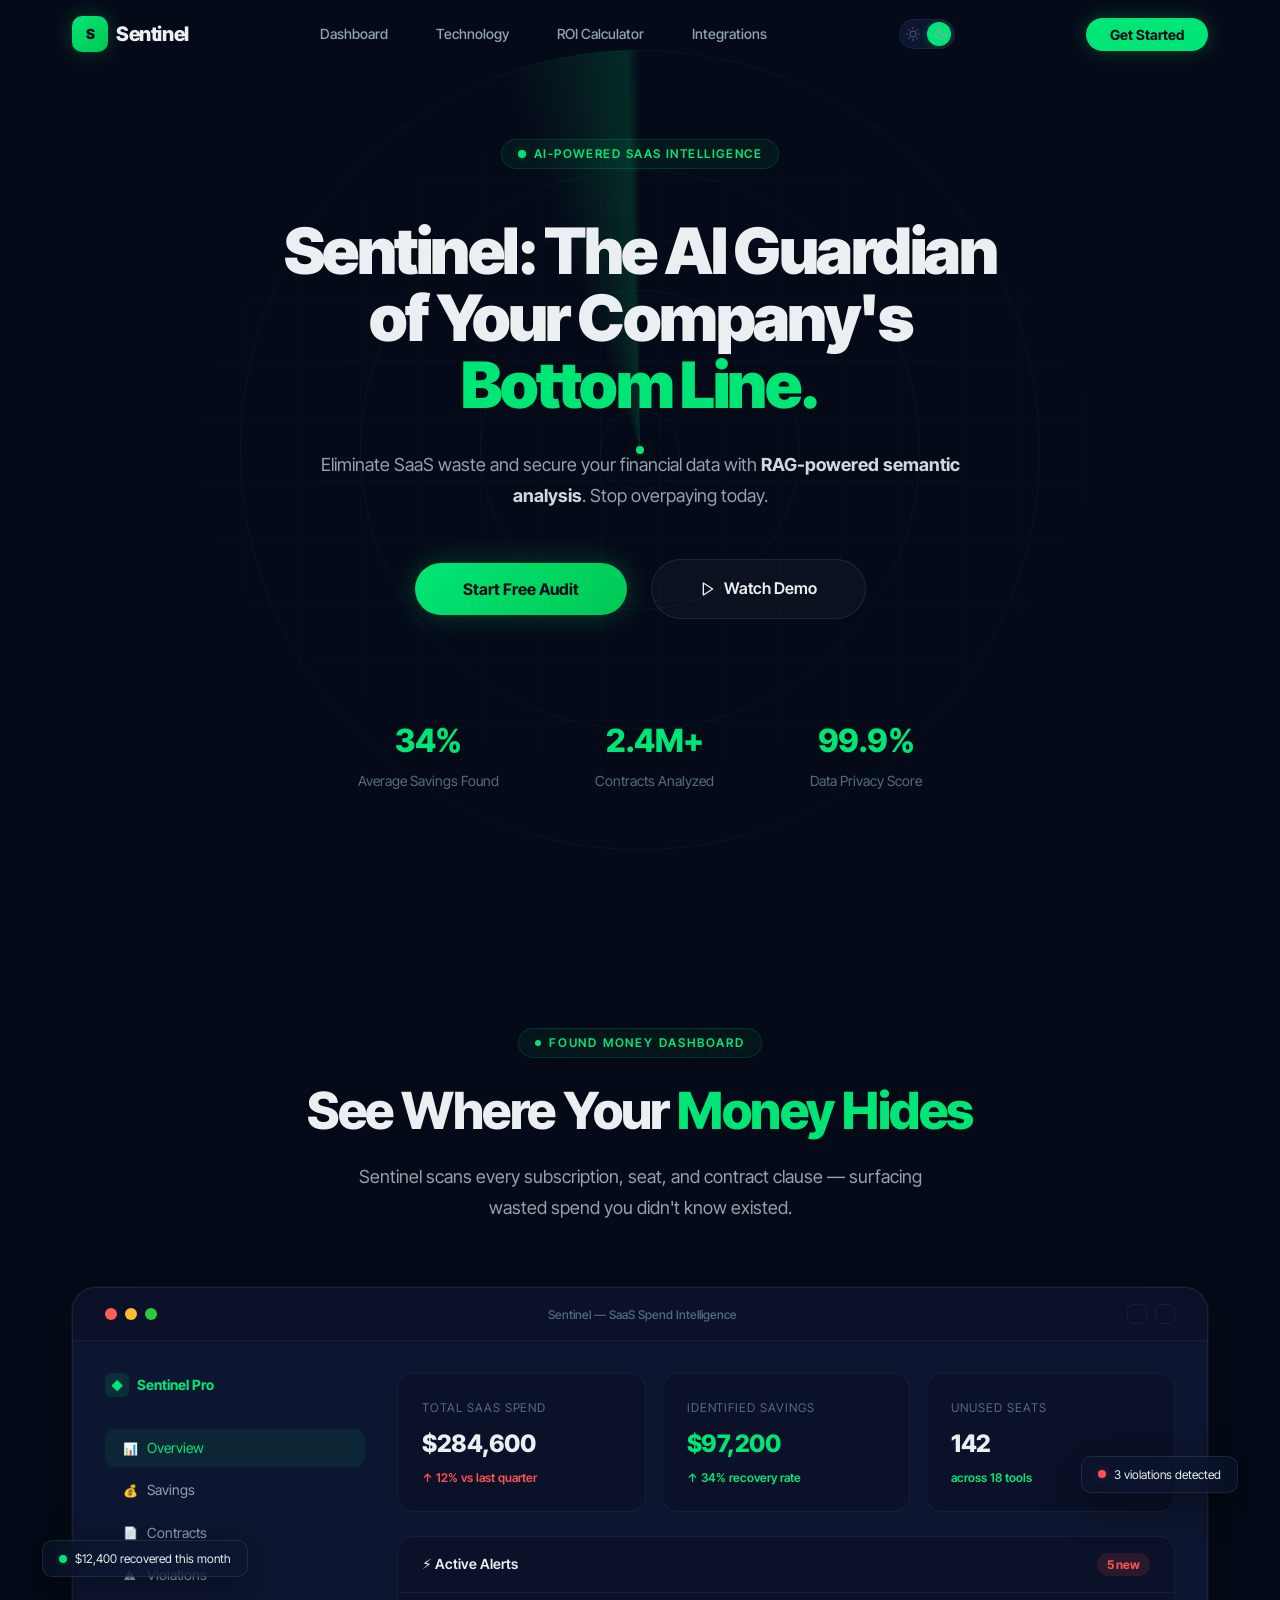
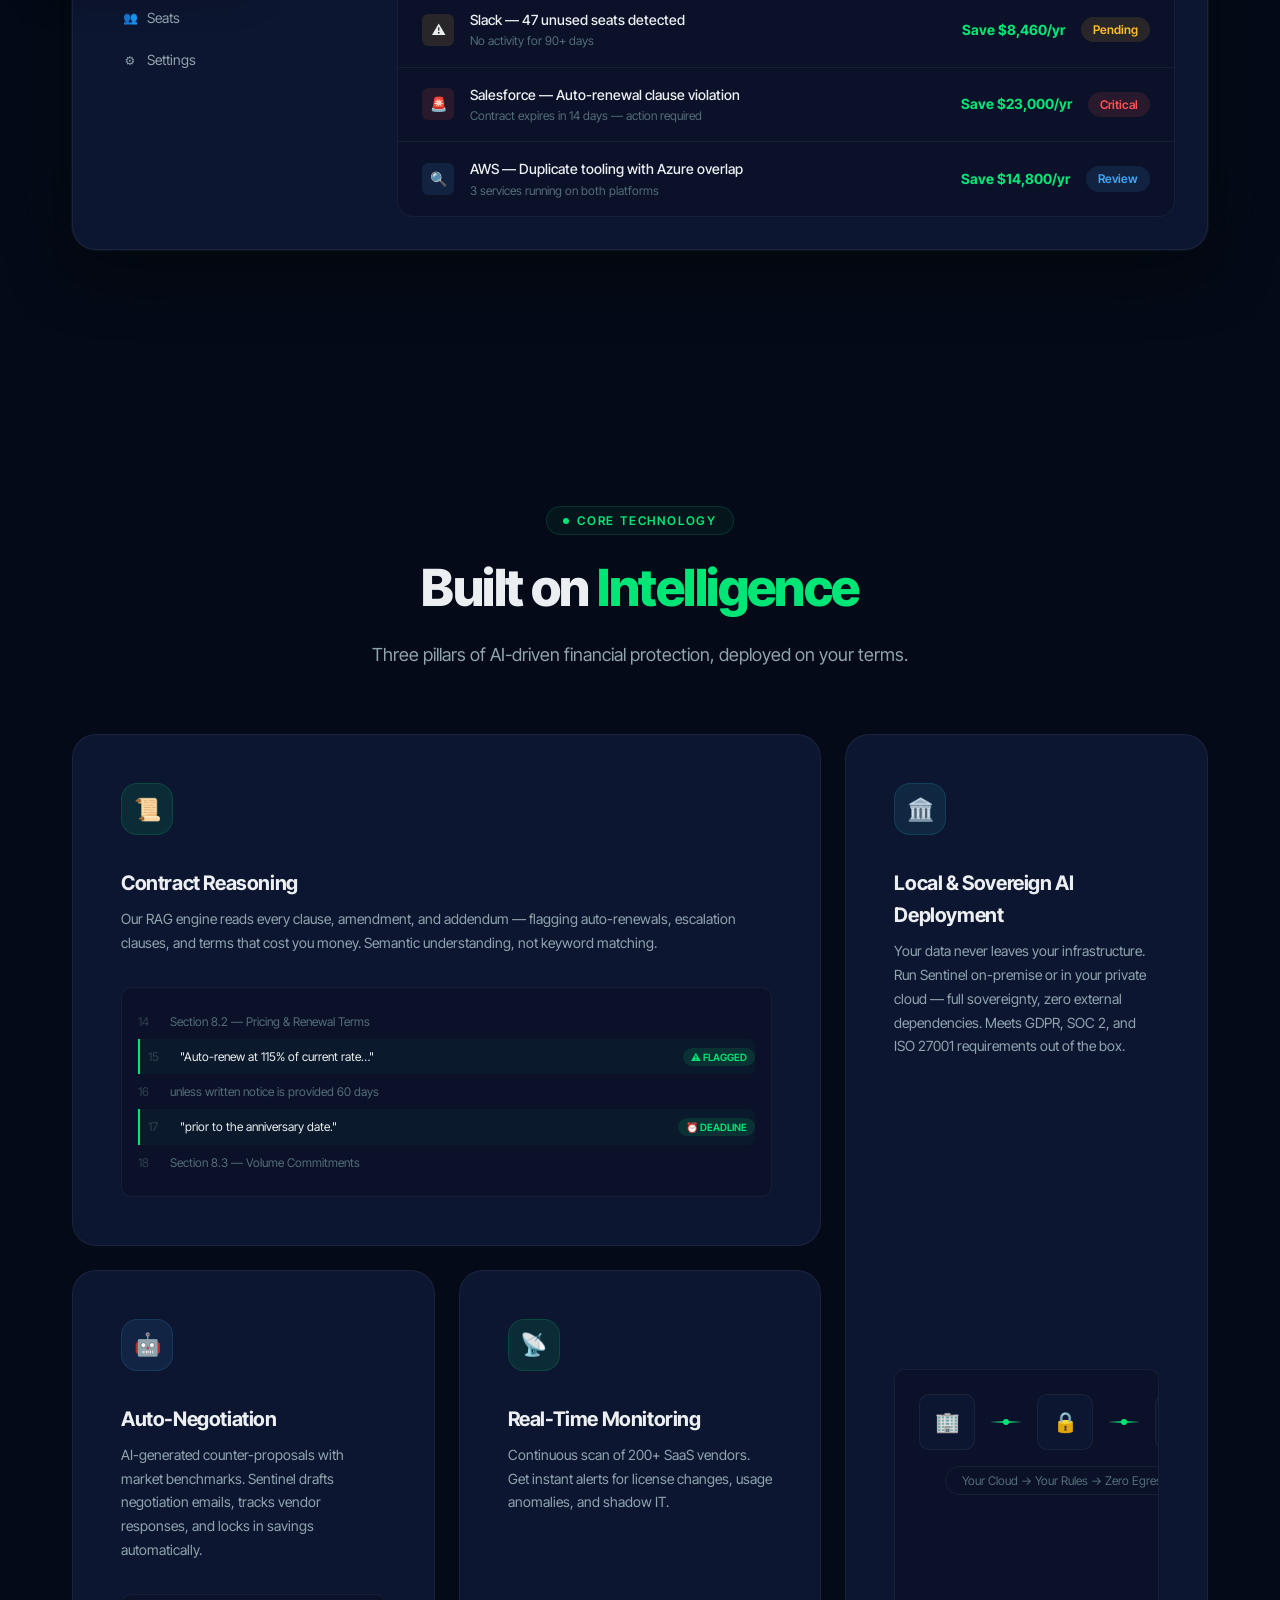
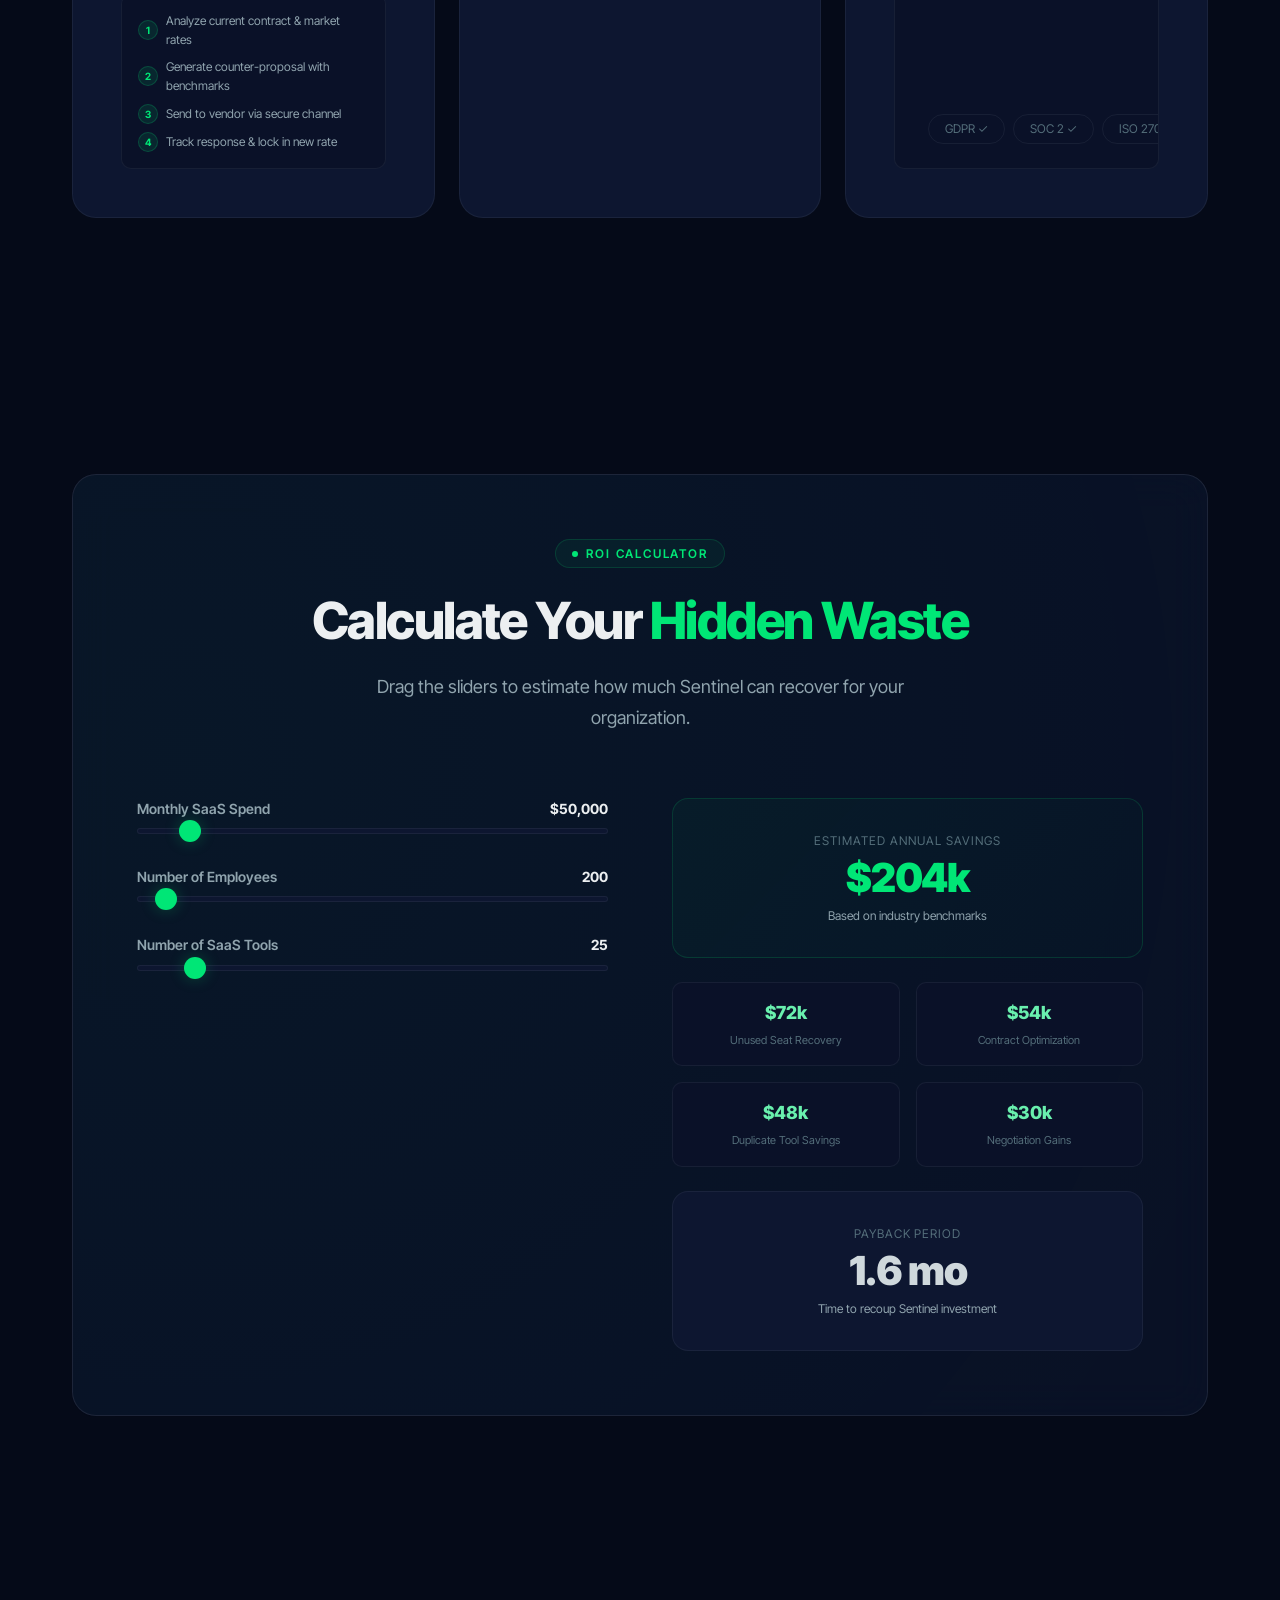
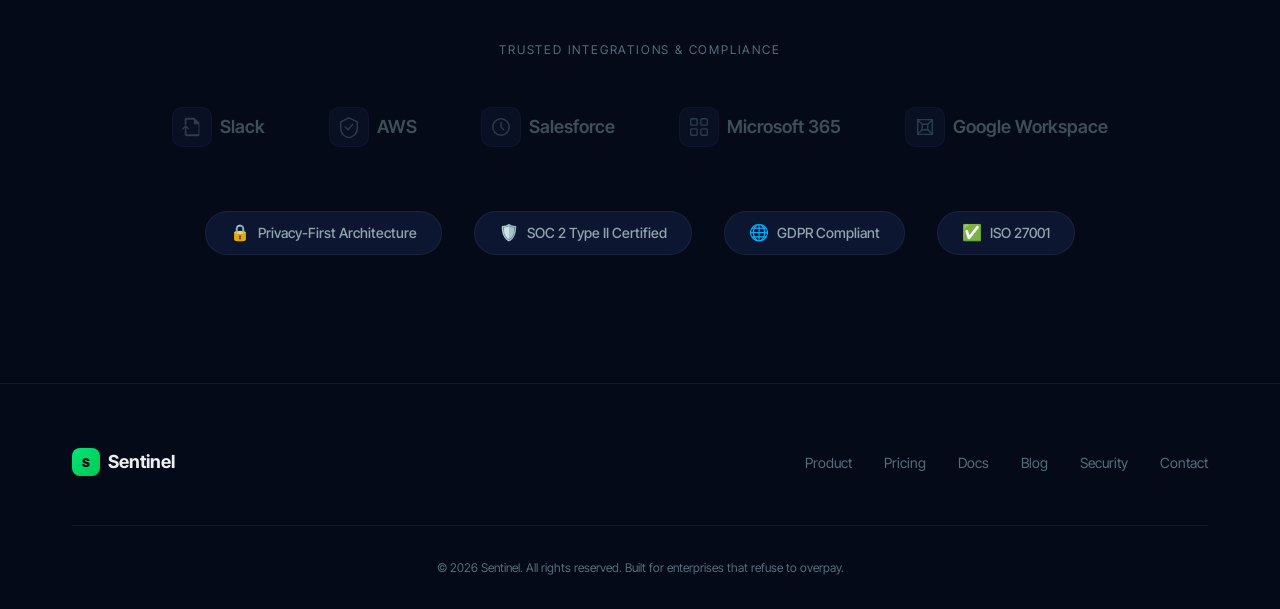
==== index.html @ ab609aa2 "feat: add interactive lead generation modal" ====
<!DOCTYPE html>
<html lang="en">
<head>
  <meta charset="UTF-8" />
  <meta name="viewport" content="width=device-width, initial-scale=1.0" />
  <title>Sentinel — AI Guardian of Your Company's Bottom Line</title>
  <meta name="description" content="Eliminate SaaS waste with RAG-powered semantic analysis. Sentinel identifies unused seats, contract violations, and hidden spend — saving enterprises millions." />

  <link rel="stylesheet" href="index.min.css" />

  <!-- Favicon -->
  <link rel="icon" type="image/svg+xml" href="data:image/svg+xml,<svg xmlns='http://www.w3.org/2000/svg' viewBox='0 0 100 100'><rect fill='%23050A18' width='100' height='100' rx='20'/><text x='50' y='68' font-size='56' text-anchor='middle' fill='%2300E676'>S</text></svg>" />
</head>
<body>

<!-- ============================================
     NAVIGATION
     ============================================ -->
<nav class="nav" id="mainNav">
  <div class="container nav-inner">
    <a href="#" class="nav-logo">
      <div class="logo-icon">S</div>
      Sentinel
    </a>
    <ul class="nav-links">
      <li><a href="#dashboard">Dashboard</a></li>
      <li><a href="#technology">Technology</a></li>
      <li><a href="#calculator">ROI Calculator</a></li>
      <li><a href="#trust">Integrations</a></li>
    </ul>
    <button class="theme-toggle" id="themeToggle" aria-label="Toggle light/dark mode">
      <span class="theme-toggle-track">
        <span class="theme-toggle-icon sun">
          <svg width="14" height="14" viewBox="0 0 24 24" fill="none" stroke="currentColor" stroke-width="2" stroke-linecap="round" stroke-linejoin="round"><circle cx="12" cy="12" r="5"/><line x1="12" y1="1" x2="12" y2="3"/><line x1="12" y1="21" x2="12" y2="23"/><line x1="4.22" y1="4.22" x2="5.64" y2="5.64"/><line x1="18.36" y1="18.36" x2="19.78" y2="19.78"/><line x1="1" y1="12" x2="3" y2="12"/><line x1="21" y1="12" x2="23" y2="12"/><line x1="4.22" y1="19.78" x2="5.64" y2="18.36"/><line x1="18.36" y1="5.64" x2="19.78" y2="4.22"/></svg>
        </span>
        <span class="theme-toggle-icon moon">
          <svg width="14" height="14" viewBox="0 0 24 24" fill="none" stroke="currentColor" stroke-width="2" stroke-linecap="round" stroke-linejoin="round"><path d="M21 12.79A9 9 0 1 1 11.21 3 7 7 0 0 0 21 12.79z"/></svg>
        </span>
        <span class="theme-toggle-thumb"></span>
      </span>
    </button>
    <button type="button" class="nav-cta shimmer-target magnetic trigger-modal" id="navCta">Get Started</button>
    <div class="nav-toggle" id="navToggle" aria-label="Toggle navigation">
      <span></span><span></span><span></span>
    </div>
  </div>
</nav>


<!-- ============================================
     HERO SECTION
     ============================================ -->
<section class="hero" id="hero">
  <!-- Radar background -->
  <div class="hero-radar" aria-hidden="true">
    <div class="radar-ring"></div>
    <div class="radar-ring"></div>
    <div class="radar-ring"></div>
    <div class="radar-ring"></div>
    <div class="radar-sweep"></div>
    <div class="radar-center-dot"></div>
  </div>

  <!-- Grid overlay -->
  <div class="hero-grid-overlay" aria-hidden="true"></div>

  <!-- Floating particles -->
  <div class="hero-particles" aria-hidden="true">
    <div class="particle"></div>
    <div class="particle"></div>
    <div class="particle"></div>
    <div class="particle"></div>
    <div class="particle"></div>
    <div class="particle"></div>
    <div class="particle"></div>
    <div class="particle"></div>
  </div>

  <div class="container hero-content">
    <div class="hero-badge">
      <span class="badge-pulse"></span>
      AI-Powered SaaS Intelligence
    </div>

    <h1>
      <span class="line">Sentinel: The AI Guardian</span>
      <span class="line">of Your Company's</span>
      <span class="line"><span class="highlight">Bottom Line.</span></span>
    </h1>

    <p class="hero-sub">
      Eliminate SaaS waste and secure your financial data with <strong class="highlight-silver">RAG-powered semantic analysis</strong>.
      Stop overpaying today.
    </p>

    <div class="hero-actions">
      <button type="button" class="btn-primary shimmer-target magnetic trigger-modal">Start Free Audit</button>
      <a href="#dashboard" class="btn-secondary" style="text-decoration:none;">
        <svg width="16" height="16" viewBox="0 0 24 24" fill="none" stroke="currentColor" stroke-width="2" stroke-linecap="round" stroke-linejoin="round"><polygon points="5 3 19 12 5 21 5 3"/></svg>
        Watch Demo
      </a>
    </div>

    <div class="hero-stats">
      <div class="hero-stat">
        <div class="hero-stat-value" data-count="34" data-suffix="%">0%</div>
        <div class="hero-stat-label">Average Savings Found</div>
      </div>
      <div class="hero-stat">
        <div class="hero-stat-value" data-count="2.4" data-suffix="M+" data-decimal="1">0</div>
        <div class="hero-stat-label">Contracts Analyzed</div>
      </div>
      <div class="hero-stat">
        <div class="hero-stat-value" data-count="99.9" data-suffix="%" data-decimal="1">0%</div>
        <div class="hero-stat-label">Data Privacy Score</div>
      </div>
    </div>
  </div>
</section>


<!-- ============================================
     "FOUND MONEY" DASHBOARD
     ============================================ -->
<section class="dashboard-section reveal" id="dashboard">
  <div class="container">
    <span class="section-label"><span class="dot"></span> Found Money Dashboard</span>
    <h2 class="section-title">See Where Your <span class="highlight">Money Hides</span></h2>
    <p class="section-subtitle" style="margin: 0 auto;">
      Sentinel scans every subscription, seat, and contract clause — surfacing wasted spend you didn't know existed.
    </p>

    <div class="dashboard-mockup tilt-target">
      <!-- Floating annotations -->
      <div class="dash-annotation left">
        <span class="annotation-dot green"></span>
        $12,400 recovered this month
      </div>
      <div class="dash-annotation right">
        <span class="annotation-dot red"></span>
        3 violations detected
      </div>

      <div class="dashboard-frame">
        <!-- Title bar -->
        <div class="dash-titlebar">
          <div class="dash-dots"><span></span><span></span><span></span></div>
          <span class="dash-titlebar-text">Sentinel — SaaS Spend Intelligence</span>
          <div class="dash-titlebar-actions"><span></span><span></span></div>
        </div>

        <!-- Content area -->
        <div class="dash-content">
          <!-- Sidebar -->
          <div class="dash-sidebar">
            <div class="dash-sidebar-header">
              <span class="icon">◆</span> Sentinel Pro
            </div>
            <div class="dash-nav-item active"><span class="nav-icon">📊</span> Overview</div>
            <div class="dash-nav-item"><span class="nav-icon">💰</span> Savings</div>
            <div class="dash-nav-item"><span class="nav-icon">📄</span> Contracts</div>
            <div class="dash-nav-item"><span class="nav-icon">⚠️</span> Violations</div>
            <div class="dash-nav-item"><span class="nav-icon">👥</span> Seats</div>
            <div class="dash-nav-item"><span class="nav-icon">⚙️</span> Settings</div>
          </div>

          <!-- Main Panel -->
          <div class="dash-main">
            <!-- Top metric cards -->
            <div class="dash-top-cards">
              <div class="dash-card">
                <div class="dash-card-label">Total SaaS Spend</div>
                <div class="dash-card-value">$284,600</div>
                <div class="dash-card-change negative">↑ 12% vs last quarter</div>
              </div>
              <div class="dash-card">
                <div class="dash-card-label">Identified Savings</div>
                <div class="dash-card-value savings">$97,200</div>
                <div class="dash-card-change">↑ 34% recovery rate</div>
              </div>
              <div class="dash-card">
                <div class="dash-card-label">Unused Seats</div>
                <div class="dash-card-value">142</div>
                <div class="dash-card-change">across 18 tools</div>
              </div>
            </div>

            <!-- Alert rows -->
            <div class="dash-alerts">
              <div class="dash-alert-header">
                <span>⚡ Active Alerts</span>
                <span class="dash-alert-count">5 new</span>
              </div>
              <div class="dash-alert-row">
                <div class="alert-icon warning">⚠️</div>
                <div>
                  <div class="alert-text-primary">Slack — 47 unused seats detected</div>
                  <div class="alert-text-secondary">No activity for 90+ days</div>
                </div>
                <div class="alert-savings">Save $8,460/yr</div>
                <span class="alert-status pending">Pending</span>
              </div>
              <div class="dash-alert-row">
                <div class="alert-icon danger">🚨</div>
                <div>
                  <div class="alert-text-primary">Salesforce — Auto-renewal clause violation</div>
                  <div class="alert-text-secondary">Contract expires in 14 days — action required</div>
                </div>
                <div class="alert-savings">Save $23,000/yr</div>
                <span class="alert-status critical">Critical</span>
              </div>
              <div class="dash-alert-row">
                <div class="alert-icon info">🔍</div>
                <div>
                  <div class="alert-text-primary">AWS — Duplicate tooling with Azure overlap</div>
                  <div class="alert-text-secondary">3 services running on both platforms</div>
                </div>
                <div class="alert-savings">Save $14,800/yr</div>
                <span class="alert-status review">Review</span>
              </div>
            </div>
          </div>
        </div>
      </div>
    </div>
  </div>
</section>


<!-- ============================================
     CORE TECH — BENTO GRID
     ============================================ -->
<section class="tech-section reveal" id="technology">
  <div class="container">
    <div class="section-header">
      <span class="section-label"><span class="dot"></span> Core Technology</span>
      <h2 class="section-title">Built on <span class="highlight">Intelligence</span></h2>
      <p class="section-subtitle" style="margin: 0 auto;">
        Three pillars of AI-driven financial protection, deployed on your terms.
      </p>
    </div>

    <div class="bento-grid">
      <!-- 1. Contract Reasoning (spans 2 cols) -->
      <div class="bento-card primary reveal reveal-delay-1 shimmer-target">
        <div class="bento-icon emerald">📜</div>
        <h3>Contract Reasoning</h3>
        <p>
          Our RAG engine reads every clause, amendment, and addendum — flagging auto-renewals,
          escalation clauses, and terms that cost you money. Semantic understanding, not keyword matching.
        </p>
        <div class="bento-visual">
          <div class="contract-visual">
            <div class="clause-line">
              <span class="line-num">14</span>
              <span>Section 8.2 — Pricing & Renewal Terms</span>
            </div>
            <div class="clause-line flagged">
              <span class="line-num">15</span>
              <span>"Auto-renew at 115% of current rate…"</span>
              <span class="tag">⚠ FLAGGED</span>
            </div>
            <div class="clause-line">
              <span class="line-num">16</span>
              <span>unless written notice is provided 60 days</span>
            </div>
            <div class="clause-line flagged">
              <span class="line-num">17</span>
              <span>"prior to the anniversary date."</span>
              <span class="tag">⏰ DEADLINE</span>
            </div>
            <div class="clause-line">
              <span class="line-num">18</span>
              <span>Section 8.3 — Volume Commitments</span>
            </div>
          </div>
        </div>
      </div>

      <!-- 2. Sovereign AI (spans 2 rows) -->
      <div class="bento-card featured reveal reveal-delay-2 shimmer-target">
        <div class="bento-icon cyan">🏛️</div>
        <h3>Local &amp; Sovereign AI Deployment</h3>
        <p>
          Your data never leaves your infrastructure. Run Sentinel
          on-premise or in your private cloud — full sovereignty,
          zero external dependencies. Meets GDPR, SOC 2, and
          ISO 27001 requirements out of the box.
        </p>
        <div class="bento-visual" style="flex:1; display:flex;">
          <div class="sovereign-visual">
            <div class="server-nodes">
              <div class="server-node">🏢</div>
              <div class="node-connector"></div>
              <div class="server-node">🔒</div>
              <div class="node-connector"></div>
              <div class="server-node">🛡️</div>
            </div>
            <span class="sovereign-label">Your Cloud → Your Rules → Zero Egress</span>
            <div style="display:flex; gap:8px; flex-wrap:wrap; justify-content:center; margin-top:auto;">
              <span class="sovereign-label">GDPR ✓</span>
              <span class="sovereign-label">SOC 2 ✓</span>
              <span class="sovereign-label">ISO 27001 ✓</span>
            </div>
          </div>
        </div>
      </div>

      <!-- 3. Auto-Negotiation -->
      <div class="bento-card reveal reveal-delay-3 shimmer-target">
        <div class="bento-icon blue">🤖</div>
        <h3>Auto-Negotiation</h3>
        <p>
          AI-generated counter-proposals with market benchmarks.
          Sentinel drafts negotiation emails, tracks vendor
          responses, and locks in savings automatically.
        </p>
        <div class="bento-visual">
          <div class="negotiate-visual">
            <div class="negotiate-step">
              <span class="step-num">1</span>
              Analyze current contract & market rates
            </div>
            <div class="negotiate-step">
              <span class="step-num">2</span>
              Generate counter-proposal with benchmarks
            </div>
            <div class="negotiate-step">
              <span class="step-num">3</span>
              Send to vendor via secure channel
            </div>
            <div class="negotiate-step">
              <span class="step-num">4</span>
              Track response & lock in new rate
            </div>
          </div>
        </div>
      </div>

      <!-- 4. Extra mini card -->
      <div class="bento-card reveal reveal-delay-4 shimmer-target">
        <div class="bento-icon emerald">📡</div>
        <h3>Real-Time Monitoring</h3>
        <p>
          Continuous scan of 200+ SaaS vendors. Get instant alerts
          for license changes, usage anomalies, and shadow IT.
        </p>
      </div>
    </div>
  </div>
</section>


<!-- ============================================
     ROI CALCULATOR
     ============================================ -->
<section class="roi-section reveal" id="calculator">
  <div class="container">
    <div class="roi-wrapper">
      <div class="roi-header">
        <span class="section-label"><span class="dot"></span> ROI Calculator</span>
        <h2 class="section-title">Calculate Your <span class="highlight">Hidden Waste</span></h2>
        <p class="section-subtitle" style="margin: 0 auto;">
          Drag the sliders to estimate how much Sentinel can recover for your organization.
        </p>
      </div>

      <div class="roi-body">
        <!-- Inputs -->
        <div class="roi-inputs">
          <div class="roi-field">
            <label>
              Monthly SaaS Spend
              <span class="roi-field-value" id="spendValue">$50,000</span>
            </label>
            <input
              type="range" class="roi-slider" id="spendSlider"
              min="5000" max="500000" value="50000" step="1000"
            />
          </div>
          <div class="roi-field">
            <label>
              Number of Employees
              <span class="roi-field-value" id="empValue">200</span>
            </label>
            <input
              type="range" class="roi-slider" id="empSlider"
              min="10" max="5000" value="200" step="10"
            />
          </div>
          <div class="roi-field">
            <label>
              Number of SaaS Tools
              <span class="roi-field-value" id="toolValue">25</span>
            </label>
            <input
              type="range" class="roi-slider" id="toolSlider"
              min="5" max="200" value="25" step="1"
            />
          </div>
        </div>

        <!-- Results -->
        <div class="roi-results">
          <div class="roi-result-card primary-result">
            <div class="roi-result-label">Estimated Annual Savings</div>
            <div class="roi-result-value" id="roiSavings">$204,000</div>
            <div class="roi-result-sub">Based on industry benchmarks</div>
          </div>
          <div class="roi-result-breakdown">
            <div class="roi-mini-stat">
              <div class="value" id="roiSeats">$72,000</div>
              <div class="label">Unused Seat Recovery</div>
            </div>
            <div class="roi-mini-stat">
              <div class="value" id="roiContracts">$54,000</div>
              <div class="label">Contract Optimization</div>
            </div>
            <div class="roi-mini-stat">
              <div class="value" id="roiDuplicate">$48,000</div>
              <div class="label">Duplicate Tool Savings</div>
            </div>
            <div class="roi-mini-stat">
              <div class="value" id="roiNegotiate">$30,000</div>
              <div class="label">Negotiation Gains</div>
            </div>
          </div>
          <div class="roi-result-card">
            <div class="roi-result-label">Payback Period</div>
            <div class="roi-result-value silver" id="roiPayback">1.2 mo</div>
            <div class="roi-result-sub">Time to recoup Sentinel investment</div>
          </div>
        </div>
      </div>
    </div>
  </div>
</section>


<!-- ============================================
     TRUST BAR
     ============================================ -->
<section class="trust-section reveal" id="trust">
  <div class="container">
    <p class="trust-label">Trusted Integrations &amp; Compliance</p>

    <div class="trust-logos">
      <div class="trust-logo">
        <div class="logo-glyph">
          <svg width="22" height="22" viewBox="0 0 24 24" fill="none"><path d="M14.5 2H6a2 2 0 00-2 2v5.5h2V4h8v5h5v11H6v-3.5H4V20a2 2 0 002 2h13a1 1 0 001-1V7l-5.5-5z" fill="#546E7A"/><path d="M2 14l3-3 3 3M5 11v6" stroke="#546E7A" stroke-width="1.5" stroke-linecap="round" stroke-linejoin="round"/></svg>
        </div>
        Slack
      </div>
      <div class="trust-logo">
        <div class="logo-glyph">
          <svg width="22" height="22" viewBox="0 0 24 24" fill="none"><path d="M12 2l9 4.5v7c0 4.5-3.5 8.5-9 10.5-5.5-2-9-6-9-10.5v-7L12 2z" fill="none" stroke="#546E7A" stroke-width="1.5"/><path d="M8 12l3 3 5-6" stroke="#546E7A" stroke-width="1.5" stroke-linecap="round" stroke-linejoin="round"/></svg>
        </div>
        AWS
      </div>
      <div class="trust-logo">
        <div class="logo-glyph">
          <svg width="22" height="22" viewBox="0 0 24 24" fill="none"><circle cx="12" cy="12" r="9" stroke="#546E7A" stroke-width="1.5"/><path d="M12 7v5l3 3" stroke="#546E7A" stroke-width="1.5" stroke-linecap="round"/></svg>
        </div>
        Salesforce
      </div>
      <div class="trust-logo">
        <div class="logo-glyph">
          <svg width="22" height="22" viewBox="0 0 24 24" fill="none"><rect x="3" y="3" width="7" height="7" rx="1" stroke="#546E7A" stroke-width="1.5"/><rect x="14" y="3" width="7" height="7" rx="1" stroke="#546E7A" stroke-width="1.5"/><rect x="3" y="14" width="7" height="7" rx="1" stroke="#546E7A" stroke-width="1.5"/><rect x="14" y="14" width="7" height="7" rx="1" stroke="#546E7A" stroke-width="1.5"/></svg>
        </div>
        Microsoft 365
      </div>
      <div class="trust-logo">
        <div class="logo-glyph">
          <svg width="22" height="22" viewBox="0 0 24 24" fill="none"><path d="M4 4h16v16H4z" stroke="#546E7A" stroke-width="1.5"/><path d="M9 9h6v6H9z" stroke="#546E7A" stroke-width="1.5"/><path d="M4 4l5 5M20 4l-5 5M4 20l5-5M20 20l-5-5" stroke="#546E7A" stroke-width="1.5"/></svg>
        </div>
        Google Workspace
      </div>
    </div>

    <div class="trust-badges">
      <div class="trust-badge">
        <span class="badge-icon">🔒</span>
        Privacy-First Architecture
      </div>
      <div class="trust-badge">
        <span class="badge-icon">🛡️</span>
        SOC 2 Type II Certified
      </div>
      <div class="trust-badge">
        <span class="badge-icon">🌐</span>
        GDPR Compliant
      </div>
      <div class="trust-badge">
        <span class="badge-icon">✅</span>
        ISO 27001
      </div>
    </div>
  </div>
</section>


<!-- ============================================
     FOOTER
     ============================================ -->
<footer class="footer">
  <div class="container">
    <div class="footer-inner">
      <div class="footer-brand">
        <div class="logo-icon" style="width:28px;height:28px;border-radius:8px;background:linear-gradient(135deg,var(--emerald),var(--emerald-dim));display:flex;align-items:center;justify-content:center;font-size:12px;color:var(--bg-deep);font-weight:900;">S</div>
        Sentinel
      </div>
      <ul class="footer-links">
        <li><a href="#">Product</a></li>
        <li><a href="#">Pricing</a></li>
        <li><a href="#">Docs</a></li>
        <li><a href="#">Blog</a></li>
        <li><a href="#">Security</a></li>
        <li><a href="#">Contact</a></li>
      </ul>
    </div>
    <p class="footer-copy">© 2026 Sentinel. All rights reserved. Built for enterprises that refuse to overpay.</p>
  </div>
</footer>

<!-- ============================================
     LEAD GENERATION MODAL
     ============================================ -->
<div class="modal-overlay" id="leadModal" aria-hidden="true">
  <div class="modal-container">
    <button class="modal-close" id="closeModal" aria-label="Close modal">
      <svg width="24" height="24" viewBox="0 0 24 24" fill="none" stroke="currentColor" stroke-width="2" stroke-linecap="round" stroke-linejoin="round"><line x1="18" y1="6" x2="6" y2="18"></line><line x1="6" y1="6" x2="18" y2="18"></line></svg>
    </button>
    <div class="modal-content" id="modalContent">
      <div class="modal-header">
        <h3 class="modal-title">Start Your <span class="highlight">Free Audit</span></h3>
        <p class="modal-subtitle">Sentinel will analyze a sample of your contracts and usage data to estimate your hidden SaaS waste.</p>
      </div>
      <form class="lead-form" id="leadForm">
        <div class="form-group">
          <label for="workEmail">Work Email</label>
          <input type="email" id="workEmail" placeholder="you@company.com" required />
        </div>
        <div class="form-group">
          <label for="companyName">Company Name</label>
          <input type="text" id="companyName" placeholder="Acme Corp" required />
        </div>
        <button type="submit" class="btn-primary modal-submit magnetic shimmer-target" id="modalSubmitBtn">
          Request Audit
        </button>
      </form>
    </div>
    
    <!-- Success State -->
    <div class="modal-success" id="modalSuccess" style="display: none;">
      <div class="success-icon">
        <svg width="32" height="32" viewBox="0 0 24 24" fill="none" stroke="currentColor" stroke-width="2" stroke-linecap="round" stroke-linejoin="round"><path d="M22 11.08V12a10 10 0 1 1-5.93-9.14"></path><polyline points="22 4 12 14.01 9 11.01"></polyline></svg>
      </div>
      <h3 class="modal-title">Audit Requested</h3>
      <p class="modal-subtitle">Our intelligence team will securely contact you within 24 hours to begin the analysis.</p>
      <button type="button" class="btn-secondary" id="successCloseBtn" style="margin-top: var(--space-xl); width: 100%;">Return to Site</button>
    </div>
  </div>
</div>


<script src="main.min.js"></script>

</body>
</html>
---- index.min.css ----
@import url(https://fonts.googleapis.com/css2?family=Inter+Tight:wght@300;400;500;600;700;800;900&display=swap);:root{--bg-deep:#050A18;--bg-surface:#0A1128;--bg-card:#0D1630;--bg-card-hover:#111D3D;--silver:#B0BEC5;--silver-bright:#CFD8DC;--silver-dim:#78909C;--emerald:#00E676;--emerald-bright:#69F0AE;--emerald-dim:#00C853;--emerald-glow:rgba(0, 230, 118, 0.25);--accent-blue:#42A5F5;--accent-cyan:#26C6DA;--text-primary:#ECEFF1;--text-secondary:#90A4AE;--text-muted:#546E7A;--border-subtle:rgba(176, 190, 197, 0.08);--border-glow:rgba(0, 230, 118, 0.15);--glass-bg:rgba(13, 22, 48, 0.6);--glass-border:rgba(176, 190, 197, 0.12);--glass-blur:20px;--space-xs:0.25rem;--space-sm:0.5rem;--space-md:1rem;--space-lg:1.5rem;--space-xl:2rem;--space-2xl:3rem;--space-3xl:4rem;--space-4xl:6rem;--space-5xl:8rem;--text-xs:0.75rem;--text-sm:0.875rem;--text-base:1rem;--text-lg:1.125rem;--text-xl:1.25rem;--text-2xl:1.5rem;--text-3xl:2rem;--text-4xl:2.5rem;--text-5xl:3.25rem;--text-6xl:4rem;--radius-sm:6px;--radius-md:10px;--radius-lg:16px;--radius-xl:24px;--radius-full:9999px;--ease-smooth:cubic-bezier(0.25, 0.46, 0.45, 0.94);--ease-premium:cubic-bezier(0.22, 1, 0.36, 1);--ease-bounce:cubic-bezier(0.34, 1.56, 0.64, 1);--duration-fast:150ms;--duration-normal:300ms;--duration-premium:700ms;--duration-slow:600ms}[data-theme=light]{--bg-deep:#F4F6FA;--bg-surface:#FFFFFF;--bg-card:#FFFFFF;--bg-card-hover:#F0F2F7;--silver:#64748B;--silver-bright:#334155;--silver-dim:#94A3B8;--emerald:#059669;--emerald-bright:#10B981;--emerald-dim:#047857;--emerald-glow:rgba(5, 150, 105, 0.2);--accent-blue:#2563EB;--accent-cyan:#0891B2;--text-primary:#0F172A;--text-secondary:#475569;--text-muted:#94A3B8;--border-subtle:rgba(15, 23, 42, 0.08);--border-glow:rgba(5, 150, 105, 0.2);--glass-bg:rgba(255, 255, 255, 0.7);--glass-border:rgba(15, 23, 42, 0.08)}*,::after,::before{margin:0;padding:0;box-sizing:border-box}html{scroll-behavior:smooth;-webkit-font-smoothing:antialiased;-moz-osx-font-smoothing:grayscale}body{font-family:'Inter Tight',system-ui,sans-serif;background:var(--bg-deep);color:var(--text-primary);line-height:1.6;overflow-x:hidden;transition:background .4s ease,color .4s ease}a{color:inherit;text-decoration:none}img{max-width:100%;display:block}button{font-family:inherit;cursor:pointer;border:none;background:0 0;color:inherit}input,select{font-family:inherit;color:inherit}.container{width:100%;max-width:1200px;margin:0 auto;padding:0 var(--space-xl)}.section-label{display:inline-flex;align-items:center;gap:var(--space-sm);font-size:var(--text-xs);font-weight:600;text-transform:uppercase;letter-spacing:.15em;color:var(--emerald);margin-bottom:var(--space-lg);padding:var(--space-xs) var(--space-md);border:1px solid var(--border-glow);border-radius:var(--radius-full);background:rgba(0,230,118,.05)}.section-label .dot{width:6px;height:6px;border-radius:50%;background:var(--emerald);animation:pulse-dot 2s ease-in-out infinite}.section-title{font-size:clamp(var(--text-3xl), 4vw, var(--text-5xl));font-weight:800;line-height:1.1;letter-spacing:-.03em;color:var(--text-primary);margin-bottom:var(--space-lg)}.section-subtitle{font-size:var(--text-lg);color:var(--text-secondary);max-width:600px;line-height:1.7}.highlight{color:var(--emerald);position:relative}.highlight-silver{color:var(--silver-bright)}.reveal{opacity:0;transform:translateY(30px);transition:opacity var(--duration-premium) var(--ease-premium),transform var(--duration-premium) var(--ease-premium)}.reveal.visible{opacity:1;transform:translateY(0)}.reveal-delay-1{transition-delay:0.1s}.reveal-delay-2{transition-delay:0.2s}.reveal-delay-3{transition-delay:0.3s}.reveal-delay-4{transition-delay:0.4s}.nav{position:fixed;top:0;left:0;right:0;z-index:100;padding:var(--space-md) 0;transition:background var(--duration-normal) var(--ease-smooth),backdrop-filter var(--duration-normal) var(--ease-smooth)}.nav.scrolled{background:rgba(5,10,24,.85);backdrop-filter:blur(20px);border-bottom:1px solid var(--border-subtle)}[data-theme=light] .nav.scrolled{background:rgba(255,255,255,.85)}.nav-inner{display:flex;align-items:center;justify-content:space-between}.nav-logo{display:flex;align-items:center;gap:var(--space-sm);font-size:var(--text-xl);font-weight:800;letter-spacing:-.02em}.nav-logo .logo-icon{width:36px;height:36px;border-radius:var(--radius-md);background:linear-gradient(135deg,var(--emerald),var(--emerald-dim));display:flex;align-items:center;justify-content:center;font-size:var(--text-sm);color:var(--bg-deep);font-weight:900;box-shadow:0 0 20px var(--emerald-glow)}.nav-links{display:flex;align-items:center;gap:var(--space-2xl);list-style:none}.nav-links a{font-size:var(--text-sm);font-weight:500;color:var(--text-secondary);transition:color var(--duration-fast);position:relative}.nav-links a:hover{color:var(--text-primary)}.nav-links a::after{content:'';position:absolute;bottom:-4px;left:0;width:0;height:2px;background:var(--emerald);transition:width var(--duration-normal) var(--ease-smooth)}.nav-links a:hover::after{width:100%}.nav-cta{padding:var(--space-sm) var(--space-lg);background:var(--emerald);color:var(--bg-deep);font-weight:700;font-size:var(--text-sm);border-radius:var(--radius-full);transition:all var(--duration-normal) var(--ease-smooth);box-shadow:0 0 20px var(--emerald-glow)}.nav-cta:hover{transform:translateY(-2px);box-shadow:0 4px 30px var(--emerald-glow)}.nav-toggle{display:none;flex-direction:column;gap:5px;width:28px;cursor:pointer}.nav-toggle span{width:100%;height:2px;background:var(--text-primary);border-radius:2px;transition:all var(--duration-normal)}.theme-toggle{position:relative;background:0 0;border:none;cursor:pointer;padding:0;display:flex;align-items:center}.theme-toggle-track{position:relative;width:56px;height:30px;background:var(--bg-card);border:1px solid var(--border-subtle);border-radius:var(--radius-full);display:flex;align-items:center;justify-content:space-between;padding:0 6px;transition:all .4s ease;overflow:hidden}.theme-toggle-track:hover{border-color:var(--emerald);box-shadow:0 0 12px var(--emerald-glow)}.theme-toggle-icon{display:flex;align-items:center;justify-content:center;z-index:1;transition:opacity .3s ease,transform .3s ease;color:var(--text-secondary)}.theme-toggle-icon.sun{opacity:.4}.theme-toggle-icon.moon{opacity:1}[data-theme=light] .theme-toggle-icon.sun{opacity:1}[data-theme=light] .theme-toggle-icon.moon{opacity:.4}.theme-toggle-thumb{position:absolute;right:3px;width:24px;height:24px;border-radius:50%;background:var(--emerald);box-shadow:0 0 10px var(--emerald-glow);transition:all .4s cubic-bezier(.34, 1.56, .64, 1)}[data-theme=light] .theme-toggle-thumb{right:calc(100% - 27px)}.bento-card,.dash-alerts,.dash-card,.dash-nav-item,.dash-titlebar,.dashboard-frame,.footer,.nav,.roi-mini-stat,.roi-result-card,.roi-wrapper,.section-label,.server-node,.sovereign-label,.trust-badge,.trust-logo .logo-glyph{transition:background .4s ease,border-color .4s ease,color .4s ease,box-shadow .4s ease}[data-theme=light] .dashboard-frame{box-shadow:0 0 0 1px rgba(0,0,0,.04),0 20px 60px rgba(0,0,0,.08),0 0 0 rgba(0,230,118,0)}[data-theme=light] .bento-card:hover{box-shadow:0 20px 60px rgba(0,0,0,.08)}[data-theme=light] .btn-primary{color:#fff}[data-theme=light] .nav-cta{color:#fff}[data-theme=light] .hero-grid-overlay{background-image:linear-gradient(rgba(0,0,0,.03) 1px,transparent 1px),linear-gradient(90deg,rgba(0,0,0,.03) 1px,transparent 1px)}[data-theme=light] .radar-ring{border-color:rgba(5,150,105,.08)}[data-theme=light] .radar-sweep{background:conic-gradient(from 0deg,transparent 0deg,transparent 340deg,rgba(5,150,105,.06) 350deg,rgba(5,150,105,.12) 358deg,transparent 360deg)}[data-theme=light] .dash-alert-row:hover{background:rgba(0,0,0,.02)}[data-theme=light] .btn-secondary{background:rgba(0,0,0,.03)}[data-theme=light] .btn-secondary:hover{background:rgba(0,0,0,.06)}[data-theme=light] .clause-line.flagged{background:rgba(5,150,105,.06)}.hero{position:relative;min-height:100vh;display:flex;align-items:center;padding:var(--space-5xl) 0 var(--space-4xl);overflow:hidden}.hero-radar{position:absolute;top:50%;left:50%;transform:translate(-50%,-50%);width:800px;height:800px;border-radius:50%;pointer-events:none;z-index:0}.radar-ring{position:absolute;border-radius:50%;border:1px solid rgba(0,230,118,.06)}.radar-ring:first-child{inset:0}.radar-ring:nth-child(2){inset:15%}.radar-ring:nth-child(3){inset:30%}.radar-ring:nth-child(4){inset:45%}.radar-sweep{position:absolute;inset:0;border-radius:50%;background:conic-gradient(from 0deg,transparent 0deg,transparent 340deg,rgba(0,230,118,.08) 350deg,rgba(0,230,118,.15) 358deg,transparent 360deg);animation:radar-spin 4s linear infinite}.radar-center-dot{position:absolute;top:50%;left:50%;width:8px;height:8px;border-radius:50%;background:var(--emerald);transform:translate(-50%,-50%);box-shadow:0 0 20px var(--emerald-glow),0 0 40px var(--emerald-glow)}.hero-grid-overlay{position:absolute;inset:0;background-image:linear-gradient(rgba(176,190,197,.03) 1px,transparent 1px),linear-gradient(90deg,rgba(176,190,197,.03) 1px,transparent 1px);background-size:60px 60px;pointer-events:none;z-index:0;mask-image:radial-gradient(ellipse 60% 60% at 50% 50%,black,transparent);-webkit-mask-image:radial-gradient(ellipse 60% 60% at 50% 50%,black,transparent)}.hero-particles{position:absolute;inset:0;pointer-events:none;z-index:0}.particle{position:absolute;width:3px;height:3px;background:var(--emerald);border-radius:50%;opacity:0;animation:particle-float 6s ease-in-out infinite}.particle:first-child{left:15%;top:30%;animation-delay:0s}.particle:nth-child(2){left:75%;top:20%;animation-delay:1s}.particle:nth-child(3){left:40%;top:60%;animation-delay:2s}.particle:nth-child(4){left:85%;top:50%;animation-delay:3s}.particle:nth-child(5){left:25%;top:70%;animation-delay:4s}.particle:nth-child(6){left:60%;top:80%;animation-delay:5s}.particle:nth-child(7){left:10%;top:50%;animation-delay:1.5s}.particle:nth-child(8){left:90%;top:35%;animation-delay:3.5s}.hero-content{position:relative;z-index:1;text-align:center;max-width:900px;margin:0 auto}.hero-badge{display:inline-flex;align-items:center;gap:var(--space-sm);padding:var(--space-xs) var(--space-md);background:rgba(0,230,118,.06);border:1px solid var(--border-glow);border-radius:var(--radius-full);font-size:var(--text-xs);font-weight:600;color:var(--emerald);text-transform:uppercase;letter-spacing:.12em;margin-bottom:var(--space-2xl);animation:fade-in-up .8s var(--ease-smooth) both}.hero-badge .badge-pulse{width:8px;height:8px;border-radius:50%;background:var(--emerald);animation:pulse-dot 2s ease-in-out infinite;box-shadow:0 0 8px var(--emerald-glow)}.hero h1{font-size:clamp(var(--text-4xl), 5.5vw, var(--text-6xl));font-weight:900;line-height:1.05;letter-spacing:-.04em;margin-bottom:var(--space-xl);animation:fade-in-up .8s var(--ease-smooth) .15s both}.hero h1 .line{display:block}.hero-sub{font-size:clamp(var(--text-base), 1.8vw, var(--text-lg));color:var(--text-secondary);max-width:680px;margin:0 auto var(--space-2xl);line-height:1.7;animation:fade-in-up .8s var(--ease-smooth) .3s both}.hero-actions{display:flex;align-items:center;justify-content:center;gap:var(--space-lg);animation:fade-in-up .8s var(--ease-smooth) .45s both;flex-wrap:wrap}.btn-primary{padding:var(--space-md) var(--space-2xl);background:linear-gradient(135deg,var(--emerald),var(--emerald-dim));color:var(--bg-deep);font-weight:700;font-size:var(--text-base);border-radius:var(--radius-full);transition:all var(--duration-normal) var(--ease-smooth);box-shadow:0 0 30px var(--emerald-glow);position:relative;overflow:hidden}.btn-primary::before{content:'';position:absolute;inset:0;background:linear-gradient(135deg,transparent,rgba(255,255,255,.2),transparent);transform:translateX(-100%);transition:transform .5s}.btn-primary:hover{transform:translateY(-3px);box-shadow:0 6px 40px var(--emerald-glow),0 0 60px rgba(0,230,118,.15)}.btn-primary:hover::before{transform:translateX(100%)}.btn-secondary{padding:var(--space-md) var(--space-2xl);border:1px solid var(--glass-border);color:var(--text-primary);font-weight:600;font-size:var(--text-base);border-radius:var(--radius-full);transition:all var(--duration-normal) var(--ease-smooth);backdrop-filter:blur(8px);background:rgba(255,255,255,.03);display:flex;align-items:center;gap:var(--space-sm)}.btn-secondary:hover{border-color:var(--silver-dim);background:rgba(255,255,255,.06);transform:translateY(-2px)}.hero-stats{display:flex;justify-content:center;gap:var(--space-4xl);margin-top:var(--space-4xl);animation:fade-in-up .8s var(--ease-smooth) .6s both}.hero-stat{text-align:center}.hero-stat-value{font-size:var(--text-3xl);font-weight:800;color:var(--emerald);letter-spacing:-.02em}.hero-stat-label{font-size:var(--text-sm);color:var(--text-muted);margin-top:var(--space-xs)}.dashboard-section{padding:var(--space-5xl) 0;position:relative}.dashboard-section .container{text-align:center}.dashboard-mockup{margin-top:var(--space-3xl);position:relative;animation:dashboard-float 6s ease-in-out infinite}.dashboard-frame{background:var(--bg-card);border:1px solid var(--border-subtle);border-radius:var(--radius-xl);overflow:hidden;box-shadow:0 0 0 1px rgba(176,190,197,.05),0 20px 60px rgba(0,0,0,.5),0 0 80px rgba(0,230,118,.04);position:relative}.dash-titlebar{display:flex;align-items:center;justify-content:space-between;padding:var(--space-md) var(--space-xl);background:var(--bg-surface);border-bottom:1px solid var(--border-subtle)}.dash-dots{display:flex;gap:8px}.dash-dots span{width:12px;height:12px;border-radius:50%}.dash-dots span:first-child{background:#ff5f57}.dash-dots span:nth-child(2){background:#ffbd2e}.dash-dots span:nth-child(3){background:#28ca41}.dash-titlebar-text{font-size:var(--text-xs);color:var(--text-muted);font-weight:500}.dash-titlebar-actions{display:flex;gap:var(--space-sm)}.dash-titlebar-actions span{width:20px;height:20px;border:1px solid var(--border-subtle);border-radius:var(--radius-sm)}.dash-content{padding:var(--space-xl);display:grid;grid-template-columns:260px 1fr;gap:var(--space-xl);min-height:440px}.dash-sidebar{text-align:left}.dash-sidebar-header{display:flex;align-items:center;gap:var(--space-sm);font-weight:700;font-size:var(--text-sm);margin-bottom:var(--space-xl);color:var(--emerald)}.dash-sidebar-header .icon{width:24px;height:24px;background:rgba(0,230,118,.12);border-radius:var(--radius-sm);display:flex;align-items:center;justify-content:center;font-size:12px}.dash-nav-item{display:flex;align-items:center;gap:var(--space-sm);padding:var(--space-sm) var(--space-md);border-radius:var(--radius-md);font-size:var(--text-sm);color:var(--text-secondary);margin-bottom:4px;transition:all var(--duration-fast)}.dash-nav-item.active{background:rgba(0,230,118,.08);color:var(--emerald)}.dash-nav-item .nav-icon{width:18px;text-align:center;font-size:12px}.dash-main{display:flex;flex-direction:column;gap:var(--space-lg);text-align:left}.dash-top-cards{display:grid;grid-template-columns:repeat(3,1fr);gap:var(--space-md)}.dash-card{background:var(--bg-surface);border:1px solid var(--border-subtle);border-radius:var(--radius-lg);padding:var(--space-lg);position:relative;overflow:hidden}.dash-card-label{font-size:var(--text-xs);color:var(--text-muted);text-transform:uppercase;letter-spacing:.08em;margin-bottom:var(--space-sm)}.dash-card-value{font-size:var(--text-2xl);font-weight:800;letter-spacing:-.02em}.dash-card-value.savings{color:var(--emerald)}.dash-card-change{font-size:var(--text-xs);margin-top:var(--space-xs);color:var(--emerald);font-weight:600}.dash-card-change.negative{color:#ff5252}.dash-card .sparkline{position:absolute;bottom:0;right:0;width:60%;height:40px;opacity:.3}.dash-alerts{background:var(--bg-surface);border:1px solid var(--border-subtle);border-radius:var(--radius-lg);overflow:hidden}.dash-alert-header{display:flex;align-items:center;justify-content:space-between;padding:var(--space-md) var(--space-lg);border-bottom:1px solid var(--border-subtle);font-size:var(--text-sm);font-weight:600}.dash-alert-count{background:rgba(255,82,82,.12);color:#ff5252;font-size:var(--text-xs);padding:2px 10px;border-radius:var(--radius-full);font-weight:700}.dash-alert-row{display:grid;grid-template-columns:auto 1fr auto auto;gap:var(--space-md);align-items:center;padding:var(--space-md) var(--space-lg);border-bottom:1px solid var(--border-subtle);font-size:var(--text-sm);transition:background var(--duration-fast)}.dash-alert-row:last-child{border-bottom:none}.dash-alert-row:hover{background:rgba(255,255,255,.02);box-shadow:inset 3px 0 0 var(--emerald),0 0 20px rgba(0,230,118,.05)}.alert-icon{width:32px;height:32px;border-radius:var(--radius-sm);display:flex;align-items:center;justify-content:center;font-size:14px}.alert-icon.warning{background:rgba(255,189,46,.12)}.alert-icon.danger{background:rgba(255,82,82,.12)}.alert-icon.info{background:rgba(66,165,245,.12)}.alert-text-primary{font-weight:500}.alert-text-secondary{font-size:var(--text-xs);color:var(--text-muted)}.alert-savings{color:var(--emerald);font-weight:700;font-size:var(--text-sm)}.alert-status{padding:3px 12px;border-radius:var(--radius-full);font-size:var(--text-xs);font-weight:600}.alert-status.pending{background:rgba(255,189,46,.12);color:#ffbd2e}.alert-status.critical{background:rgba(255,82,82,.12);color:#ff5252}.alert-status.review{background:rgba(66,165,245,.12);color:var(--accent-blue)}.dash-annotation{position:absolute;background:var(--glass-bg);backdrop-filter:blur(16px);border:1px solid var(--glass-border);border-radius:var(--radius-md);padding:var(--space-sm) var(--space-md);font-size:var(--text-xs);color:var(--text-primary);display:flex;align-items:center;gap:var(--space-sm);box-shadow:0 10px 40px rgba(0,0,0,.4);animation:float-annotation 3s ease-in-out infinite;z-index:2}.dash-annotation.left{left:-30px;top:45%;animation-delay:0s}.dash-annotation.right{right:-30px;top:30%;animation-delay:1.5s}.annotation-dot{width:8px;height:8px;border-radius:50%;flex-shrink:0}.annotation-dot.green{background:var(--emerald);box-shadow:0 0 8px var(--emerald-glow)}.annotation-dot.red{background:#ff5252;box-shadow:0 0 8px rgba(255,82,82,.3)}.tech-section{padding:var(--space-5xl) 0;position:relative}.tech-section .section-header{text-align:center;margin-bottom:var(--space-3xl)}.bento-grid{display:grid;grid-template-columns:repeat(3,1fr);grid-template-rows:auto auto;gap:var(--space-lg)}.bento-card{background:var(--bg-card);border:1px solid var(--border-subtle);border-radius:var(--radius-xl);padding:var(--space-2xl);position:relative;overflow:hidden;transition:all var(--duration-normal) var(--ease-smooth);display:flex;flex-direction:column}.bento-card::before{content:'';position:absolute;inset:0;border-radius:var(--radius-xl);padding:1px;background:linear-gradient(135deg,transparent 40%,var(--emerald-glow));-webkit-mask:linear-gradient(#fff 0 0) content-box,linear-gradient(#fff 0 0);-webkit-mask-composite:xor;mask-composite:exclude;opacity:0;transition:opacity var(--duration-normal);pointer-events:none}.bento-card:hover{transform:translateY(-4px);background:var(--bg-card-hover);box-shadow:0 20px 60px rgba(0,0,0,.3)}.bento-card:hover::before{opacity:1}.bento-card.primary{grid-column:span 2;grid-row:span 1}.bento-card.featured{grid-row:span 2}.bento-icon{width:52px;height:52px;border-radius:var(--radius-lg);display:flex;align-items:center;justify-content:center;font-size:22px;margin-bottom:var(--space-xl);position:relative}.bento-icon.emerald{background:rgba(0,230,118,.1);border:1px solid rgba(0,230,118,.15);color:var(--emerald)}.bento-icon.blue{background:rgba(66,165,245,.1);border:1px solid rgba(66,165,245,.15);color:var(--accent-blue)}.bento-icon.cyan{background:rgba(38,198,218,.1);border:1px solid rgba(38,198,218,.15);color:var(--accent-cyan)}.bento-card h3{font-size:var(--text-xl);font-weight:700;letter-spacing:-.02em;margin-bottom:var(--space-sm)}.bento-card p{font-size:var(--text-sm);color:var(--text-secondary);line-height:1.7;flex:1}.bento-visual{margin-top:var(--space-xl);border-radius:var(--radius-md);overflow:hidden;background:var(--bg-surface);border:1px solid var(--border-subtle)}.contract-visual{padding:var(--space-md)}.clause-line{display:flex;align-items:center;gap:var(--space-sm);padding:var(--space-sm) 0;font-size:var(--text-xs);font-family:'Inter Tight',monospace;color:var(--text-muted)}.clause-line .line-num{color:var(--text-muted);min-width:24px;opacity:.5}.clause-line.flagged{color:var(--text-primary);background:rgba(0,230,118,.04);border-left:2px solid var(--emerald);padding-left:var(--space-sm);margin-left:-var(--space-sm);border-radius:0 var(--radius-sm) var(--radius-sm) 0}.clause-line.flagged .tag{margin-left:auto;font-size:10px;padding:1px 8px;border-radius:var(--radius-full);background:rgba(0,230,118,.12);color:var(--emerald);font-weight:600}.negotiate-visual{padding:var(--space-md);display:flex;flex-direction:column;gap:var(--space-sm)}.negotiate-step{display:flex;align-items:center;gap:var(--space-sm);font-size:var(--text-xs);color:var(--text-secondary)}.negotiate-step .step-num{width:20px;height:20px;border-radius:50%;background:rgba(0,230,118,.1);border:1px solid rgba(0,230,118,.2);display:flex;align-items:center;justify-content:center;font-size:10px;font-weight:700;color:var(--emerald);flex-shrink:0}.negotiate-step .step-arrow{color:var(--text-muted);font-size:10px}.sovereign-visual{padding:var(--space-lg);display:flex;flex-direction:column;align-items:center;gap:var(--space-md);flex:1}.server-nodes{display:flex;gap:var(--space-md);align-items:center}.server-node{width:56px;height:56px;border-radius:var(--radius-md);border:1px solid var(--border-subtle);background:var(--bg-card);display:flex;align-items:center;justify-content:center;font-size:20px;position:relative}.node-connector{width:30px;height:2px;background:linear-gradient(90deg,var(--border-subtle),var(--emerald),var(--border-subtle));position:relative}.node-connector::after{content:'';position:absolute;width:6px;height:6px;background:var(--emerald);border-radius:50%;top:-2px;left:50%;transform:translateX(-50%);animation:pulse-dot 1.5s ease-in-out infinite}.sovereign-label{font-size:var(--text-xs);color:var(--text-muted);text-align:center;padding:var(--space-xs) var(--space-md);border:1px solid var(--border-subtle);border-radius:var(--radius-full)}.roi-section{padding:var(--space-5xl) 0;position:relative}.roi-wrapper{background:var(--glass-bg);backdrop-filter:blur(var(--glass-blur));border:1px solid var(--glass-border);border-radius:var(--radius-xl);padding:var(--space-3xl);position:relative;overflow:hidden}.roi-wrapper::before{content:'';position:absolute;top:-50%;left:-50%;width:200%;height:200%;background:radial-gradient(circle at 30% 40%,rgba(0,230,118,.03),transparent 60%);pointer-events:none}.roi-header{text-align:center;margin-bottom:var(--space-3xl);position:relative;z-index:1}.roi-body{display:grid;grid-template-columns:1fr 1fr;gap:var(--space-3xl);position:relative;z-index:1}.roi-inputs{display:flex;flex-direction:column;gap:var(--space-xl)}.roi-field{display:flex;flex-direction:column;gap:var(--space-sm)}.roi-field label{font-size:var(--text-sm);font-weight:600;color:var(--text-secondary);display:flex;align-items:center;justify-content:space-between}.roi-field-value{color:var(--text-primary);font-weight:700}.roi-slider{-webkit-appearance:none;appearance:none;width:100%;height:6px;border-radius:3px;background:var(--bg-card);outline:0;border:1px solid var(--border-subtle)}.roi-slider::-webkit-slider-thumb{-webkit-appearance:none;width:22px;height:22px;border-radius:50%;background:var(--emerald);cursor:pointer;box-shadow:0 0 15px var(--emerald-glow);transition:all var(--duration-fast)}.roi-slider::-webkit-slider-thumb:hover{transform:scale(1.15);box-shadow:0 0 25px var(--emerald-glow)}.roi-slider::-moz-range-thumb{width:22px;height:22px;border-radius:50%;background:var(--emerald);cursor:pointer;border:none;box-shadow:0 0 15px var(--emerald-glow)}.roi-results{display:flex;flex-direction:column;gap:var(--space-lg)}.roi-result-card{background:var(--bg-card);border:1px solid var(--border-subtle);border-radius:var(--radius-lg);padding:var(--space-xl);text-align:center;transition:all var(--duration-normal) var(--ease-smooth)}.roi-result-card:hover{border-color:var(--border-glow);box-shadow:0 0 30px rgba(0,230,118,.05)}.roi-result-card.primary-result{border-color:var(--border-glow);background:linear-gradient(135deg,rgba(0,230,118,.04),rgba(0,200,83,.02))}.roi-result-label{font-size:var(--text-xs);color:var(--text-muted);text-transform:uppercase;letter-spacing:.08em;margin-bottom:var(--space-sm)}.roi-result-value{font-size:var(--text-4xl);font-weight:900;letter-spacing:-.03em;color:var(--emerald);line-height:1}.roi-result-value.silver{color:var(--silver-bright)}.roi-result-sub{font-size:var(--text-xs);color:var(--text-secondary);margin-top:var(--space-sm)}.roi-result-breakdown{display:grid;grid-template-columns:1fr 1fr;gap:var(--space-md)}.roi-mini-stat{background:var(--bg-surface);border:1px solid var(--border-subtle);border-radius:var(--radius-md);padding:var(--space-md);text-align:center}.roi-mini-stat .value{font-size:var(--text-lg);font-weight:800;color:var(--emerald-bright)}.roi-mini-stat .label{font-size:11px;color:var(--text-muted);margin-top:var(--space-xs)}.trust-section{padding:var(--space-4xl) 0 var(--space-5xl)}.trust-section .container{text-align:center}.trust-label{font-size:var(--text-xs);color:var(--text-muted);text-transform:uppercase;letter-spacing:.15em;margin-bottom:var(--space-2xl)}.trust-logos{display:flex;align-items:center;justify-content:center;gap:var(--space-3xl);margin-bottom:var(--space-3xl);flex-wrap:wrap}.trust-logo{display:flex;align-items:center;gap:var(--space-sm);font-size:var(--text-lg);font-weight:600;color:var(--silver-dim);opacity:.5;transition:all var(--duration-normal);cursor:default}.trust-logo:hover{opacity:1;color:var(--silver-bright)}.trust-logo .logo-glyph{width:40px;height:40px;border-radius:var(--radius-md);border:1px solid var(--border-subtle);display:flex;align-items:center;justify-content:center;font-size:20px;background:var(--bg-card)}.trust-badges{display:flex;align-items:center;justify-content:center;gap:var(--space-xl);flex-wrap:wrap}.trust-badge{display:flex;align-items:center;gap:var(--space-sm);padding:var(--space-sm) var(--space-lg);background:var(--bg-card);border:1px solid var(--border-subtle);border-radius:var(--radius-full);font-size:var(--text-sm);font-weight:500;color:var(--text-secondary);transition:all var(--duration-normal)}.trust-badge:hover{border-color:var(--border-glow);color:var(--text-primary)}.trust-badge .badge-icon{font-size:16px}.footer{border-top:1px solid var(--border-subtle);padding:var(--space-3xl) 0 var(--space-xl)}.footer-inner{display:flex;align-items:center;justify-content:space-between}.footer-brand{display:flex;align-items:center;gap:var(--space-sm);font-weight:700;font-size:var(--text-lg)}.footer-links{display:flex;gap:var(--space-xl);list-style:none}.footer-links a{font-size:var(--text-sm);color:var(--text-muted);transition:color var(--duration-fast)}.footer-links a:hover{color:var(--text-primary)}.footer-copy{font-size:var(--text-xs);color:var(--text-muted);text-align:center;margin-top:var(--space-2xl);padding-top:var(--space-xl);border-top:1px solid var(--border-subtle)}@keyframes radar-spin{from{transform:rotate(0)}to{transform:rotate(360deg)}}@keyframes pulse-dot{0%,100%{opacity:1;transform:scale(1)}50%{opacity:.5;transform:scale(.7)}}@keyframes fade-in-up{from{opacity:0;transform:translateY(30px)}to{opacity:1;transform:translateY(0)}}@keyframes float-annotation{0%,100%{transform:translateY(0)}50%{transform:translateY(-8px)}}@keyframes particle-float{0%{opacity:0;transform:translateY(0) scale(0)}20%{opacity:.6;transform:translateY(-10px) scale(1)}80%{opacity:.3;transform:translateY(-50px) scale(.8)}100%{opacity:0;transform:translateY(-80px) scale(0)}}@keyframes glow-pulse{0%,100%{box-shadow:0 0 20px var(--emerald-glow)}50%{box-shadow:0 0 40px var(--emerald-glow),0 0 60px rgba(0,230,118,.1)}}@keyframes shimmer{0%{background-position:-200% 0}100%{background-position:200% 0}}@keyframes scan-line{0%{top:-2px}100%{top:100%}}@keyframes dashboard-float{0%,100%{transform:translateY(0)}50%{transform:translateY(-12px)}}@keyframes glass-shimmer{0%{transform:translateX(-100%) skewX(-15deg);opacity:0}40%{opacity:1}100%{transform:translateX(200%) skewX(-15deg);opacity:0}}.shimmer-target{position:relative;overflow:hidden}.shimmer-target::after{content:'';position:absolute;inset:0;background:linear-gradient(105deg,transparent 30%,rgba(255,255,255,.06) 45%,rgba(255,255,255,.12) 50%,rgba(255,255,255,.06) 55%,transparent 70%);transform:translateX(-100%) skewX(-15deg);opacity:0;animation:glass-shimmer 4s var(--ease-premium) infinite;pointer-events:none;z-index:2}[data-theme=light] .shimmer-target::after{background:linear-gradient(105deg,transparent 30%,rgba(255,255,255,.4) 45%,rgba(255,255,255,.7) 50%,rgba(255,255,255,.4) 55%,transparent 70%)}@media (max-width:1024px){.bento-grid{grid-template-columns:1fr 1fr}.bento-card.primary{grid-column:span 2}.bento-card.featured{grid-row:span 1}.roi-body{grid-template-columns:1fr}.dash-content{grid-template-columns:1fr}.dash-sidebar{display:none}}@media (max-width:768px){.container{padding:0 var(--space-md)}.nav-links{display:none}.nav-toggle{display:flex}.hero h1{font-size:var(--text-3xl)}.hero-stats{gap:var(--space-xl)}.hero-stat-value{font-size:var(--text-2xl)}.bento-grid{grid-template-columns:1fr}.bento-card.primary{grid-column:span 1}.dash-top-cards{grid-template-columns:1fr}.dash-annotation{display:none}.hero-radar{width:400px;height:400px}.roi-wrapper{padding:var(--space-xl)}.trust-logos{gap:var(--space-xl)}.footer-inner{flex-direction:column;gap:var(--space-lg);text-align:center}.footer-links{flex-wrap:wrap;justify-content:center}.roi-result-breakdown{grid-template-columns:1fr}}@media (max-width:480px){.hero-actions{flex-direction:column}.hero-stats{flex-direction:column;gap:var(--space-lg)}.roi-result-value{font-size:var(--text-3xl)}}.modal-overlay{position:fixed;inset:0;background:rgba(0,0,0,.6);backdrop-filter:blur(10px);z-index:1000;display:flex;align-items:center;justify-content:center;padding:var(--space-xl);opacity:0;visibility:hidden;transition:opacity var(--duration-normal) var(--ease-premium),visibility var(--duration-normal) var(--ease-premium)}.modal-overlay[aria-hidden=false]{opacity:1;visibility:visible}.modal-container{position:relative;width:100%;max-width:460px;background:var(--bg-surface);border:1px solid var(--border-subtle);border-radius:var(--radius-2xl);padding:var(--space-2xl);box-shadow:0 40px 100px rgba(0,0,0,.5),inset 0 1px 0 rgba(255,255,255,.05);transform:translateY(20px) scale(.95);transition:transform var(--duration-normal) var(--ease-premium)}.modal-overlay[aria-hidden=false] .modal-container{transform:translateY(0) scale(1)}.modal-close{position:absolute;top:var(--space-lg);right:var(--space-lg);background:0 0;border:none;color:var(--text-secondary);cursor:pointer;padding:var(--space-xs);border-radius:var(--radius-full);display:flex;align-items:center;justify-content:center;transition:all var(--duration-fast)}.modal-close:hover{color:var(--text-primary);background:rgba(255,255,255,.05)}.modal-header{margin-bottom:var(--space-xl);text-align:center}.modal-title{font-size:var(--text-2xl);font-weight:700;margin-bottom:var(--space-sm);letter-spacing:-.02em}.modal-subtitle{font-size:var(--text-sm);color:var(--text-secondary);line-height:1.6}.lead-form{display:flex;flex-direction:column;gap:var(--space-lg)}.form-group{display:flex;flex-direction:column;gap:var(--space-xs)}.form-group label{font-size:var(--text-xs);font-weight:600;color:var(--silver-dim);text-transform:uppercase;letter-spacing:.05em}.form-group input{background:var(--bg-deep);border:1px solid var(--border-subtle);border-radius:var(--radius-md);padding:0 var(--space-md);height:48px;color:var(--text-primary);font-family:inherit;font-size:var(--text-base);transition:border-color var(--duration-fast),box-shadow var(--duration-fast)}.form-group input::placeholder{color:rgba(176,190,197,.3)}.form-group input:focus{outline:0;border-color:var(--emerald);box-shadow:0 0 0 3px var(--emerald-glow)}.modal-submit{width:100%;margin-top:var(--space-sm)}.modal-submit.loading{color:transparent;pointer-events:none}.modal-submit.loading::after{content:'';position:absolute;top:50%;left:50%;transform:translate(-50%,-50%);width:20px;height:20px;border:2px solid rgba(255,255,255,.2);border-top-color:#fff;border-radius:50%;animation:radar-spin .8s linear infinite}.modal-success{text-align:center}.success-icon{width:64px;height:64px;background:rgba(0,230,118,.1);color:var(--emerald);border-radius:50%;display:flex;align-items:center;justify-content:center;margin:0 auto var(--space-lg);box-shadow:0 0 30px var(--emerald-glow)}[data-theme=light] .modal-container{box-shadow:0 40px 100px rgba(0,0,0,.1),inset 0 1px 0 #fff}[data-theme=light] .modal-overlay{background:rgba(255,255,255,.6)}[data-theme=light] .form-group input{background:#fff;border-color:rgba(0,0,0,.1)}[data-theme=light] .form-group input:focus{border-color:var(--emerald-dim)}
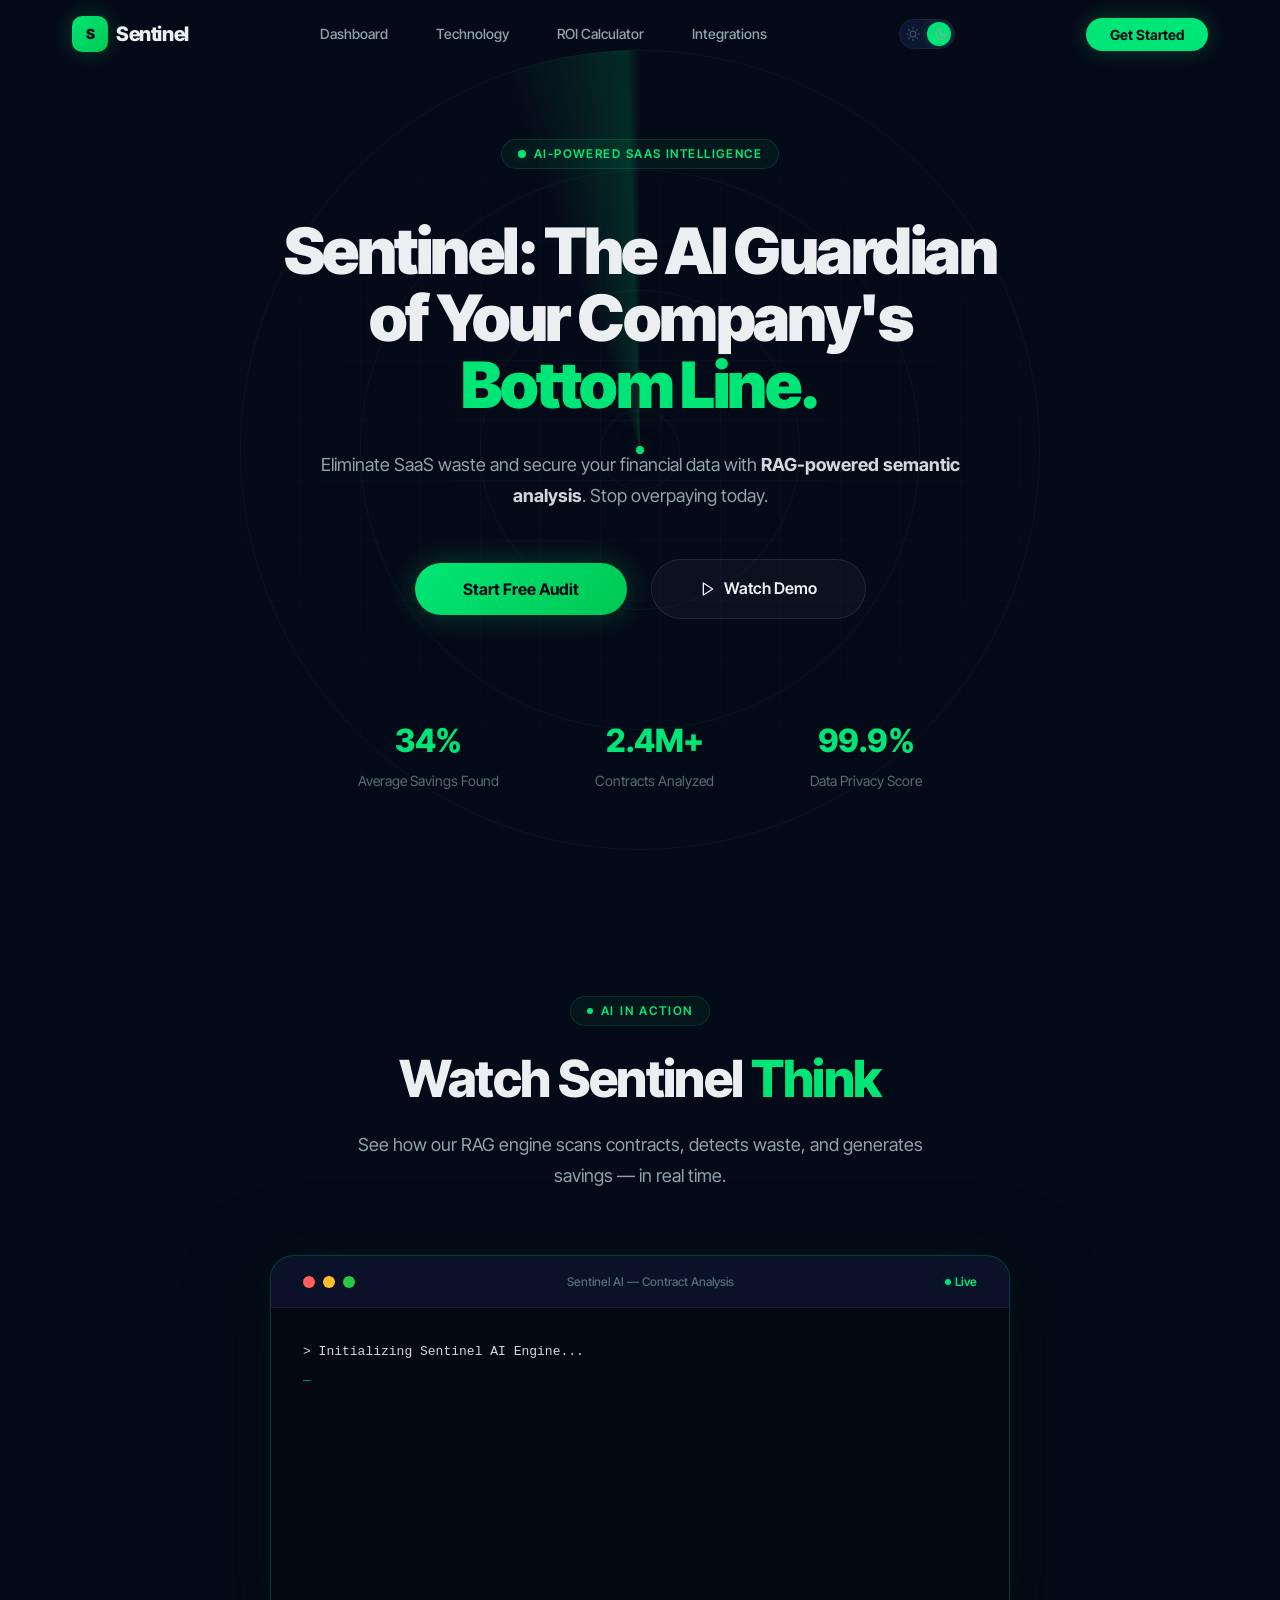
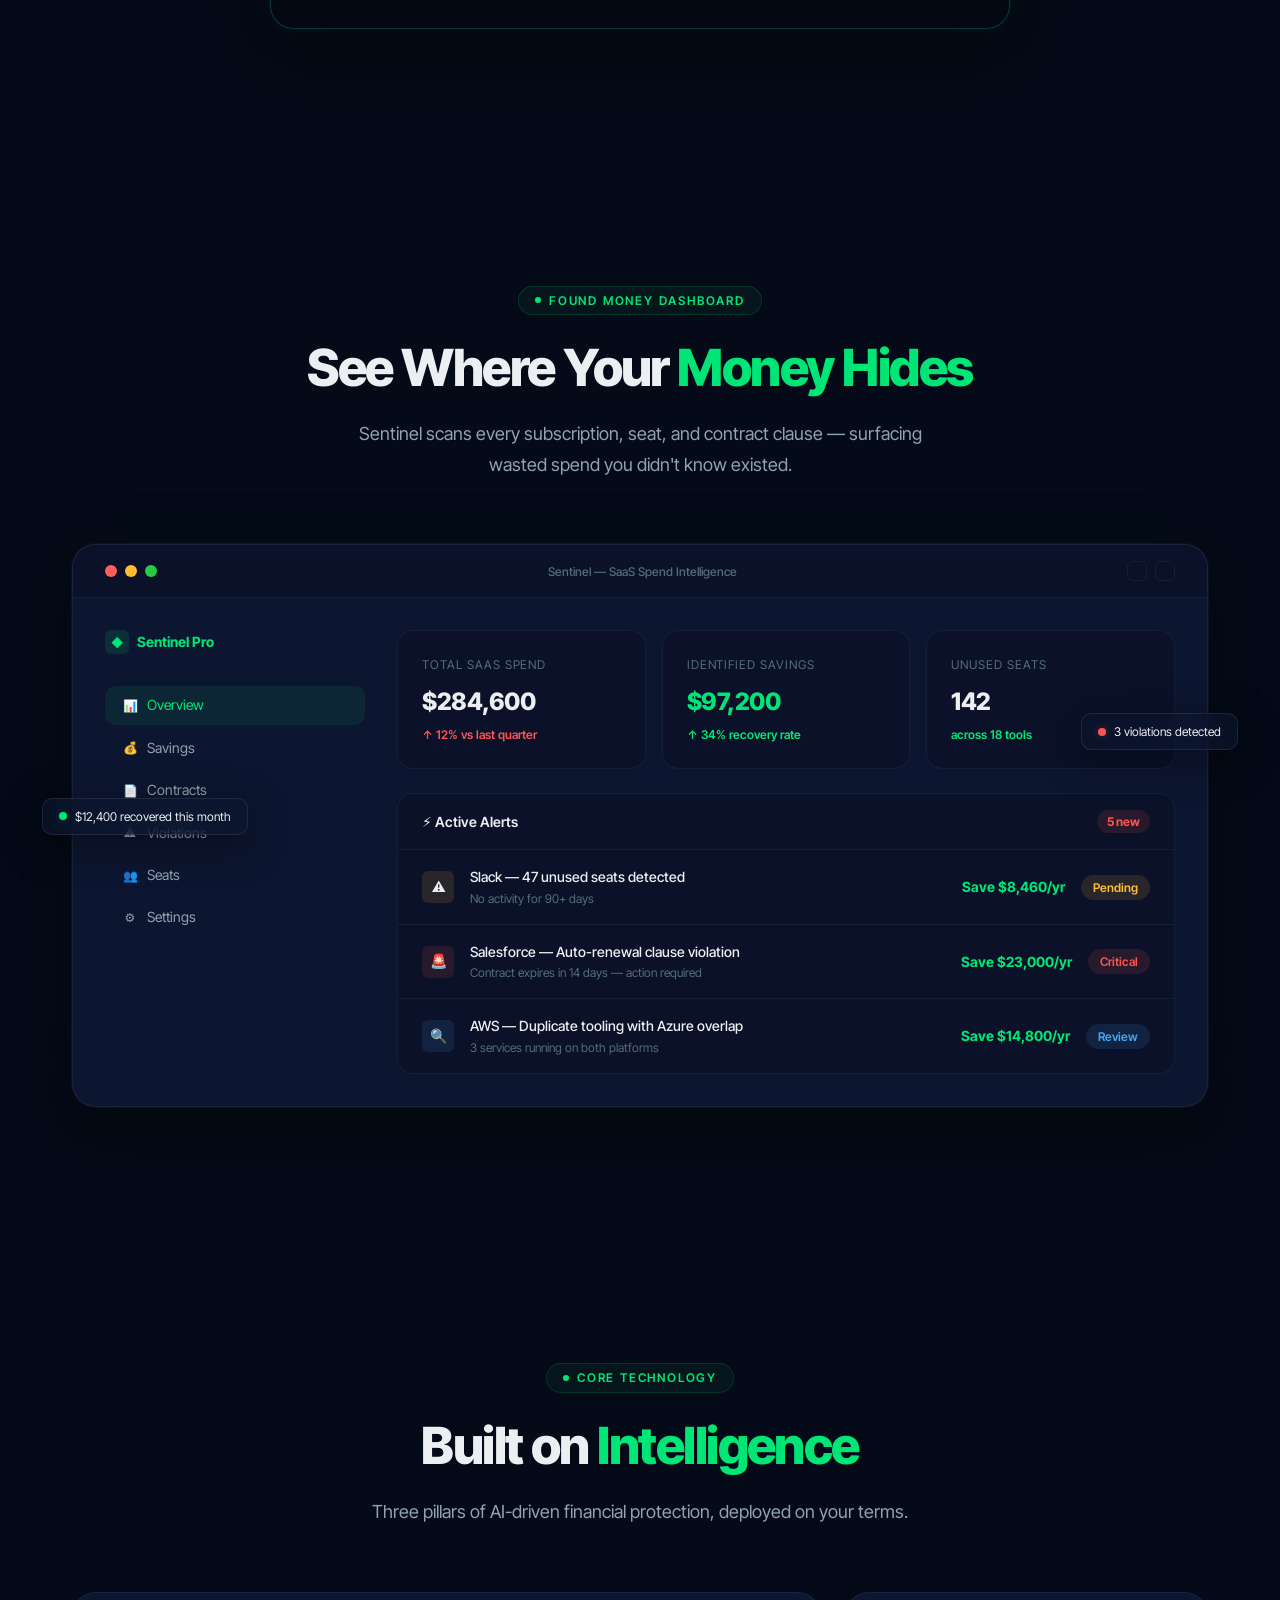
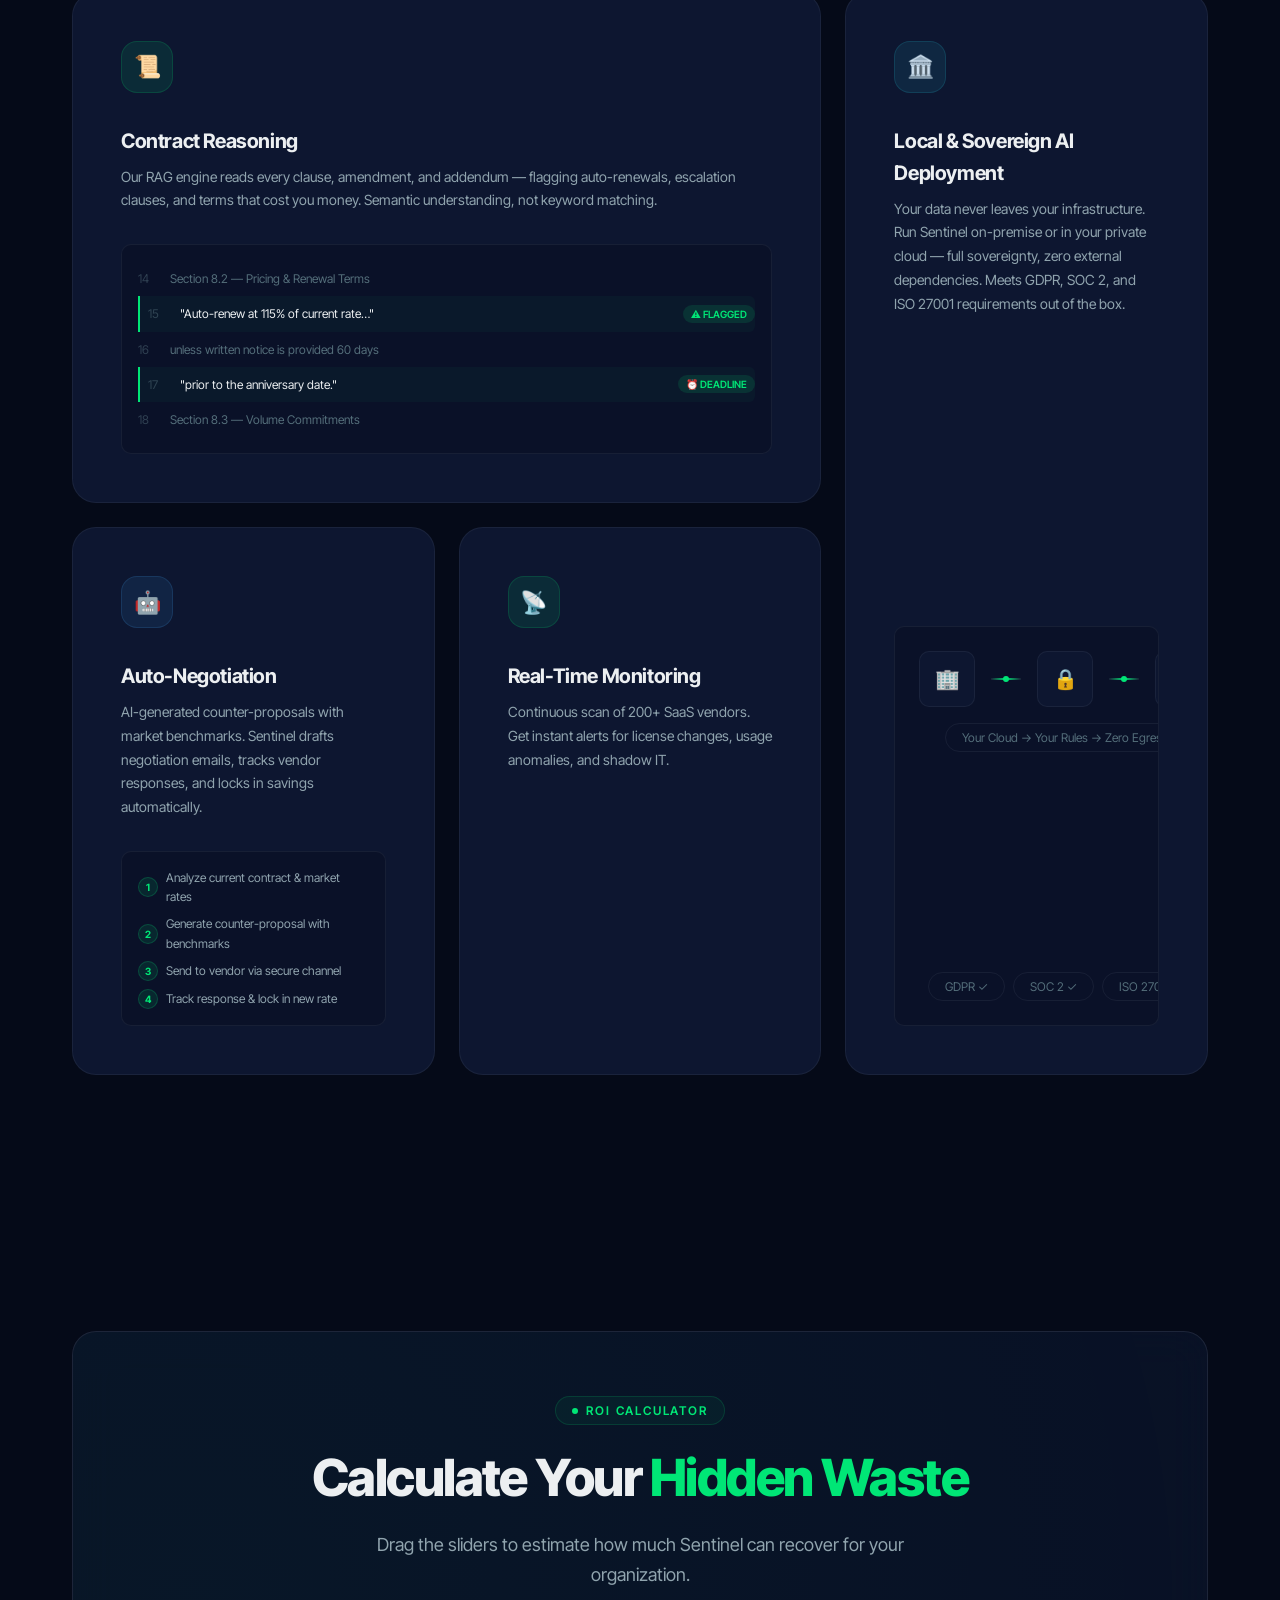
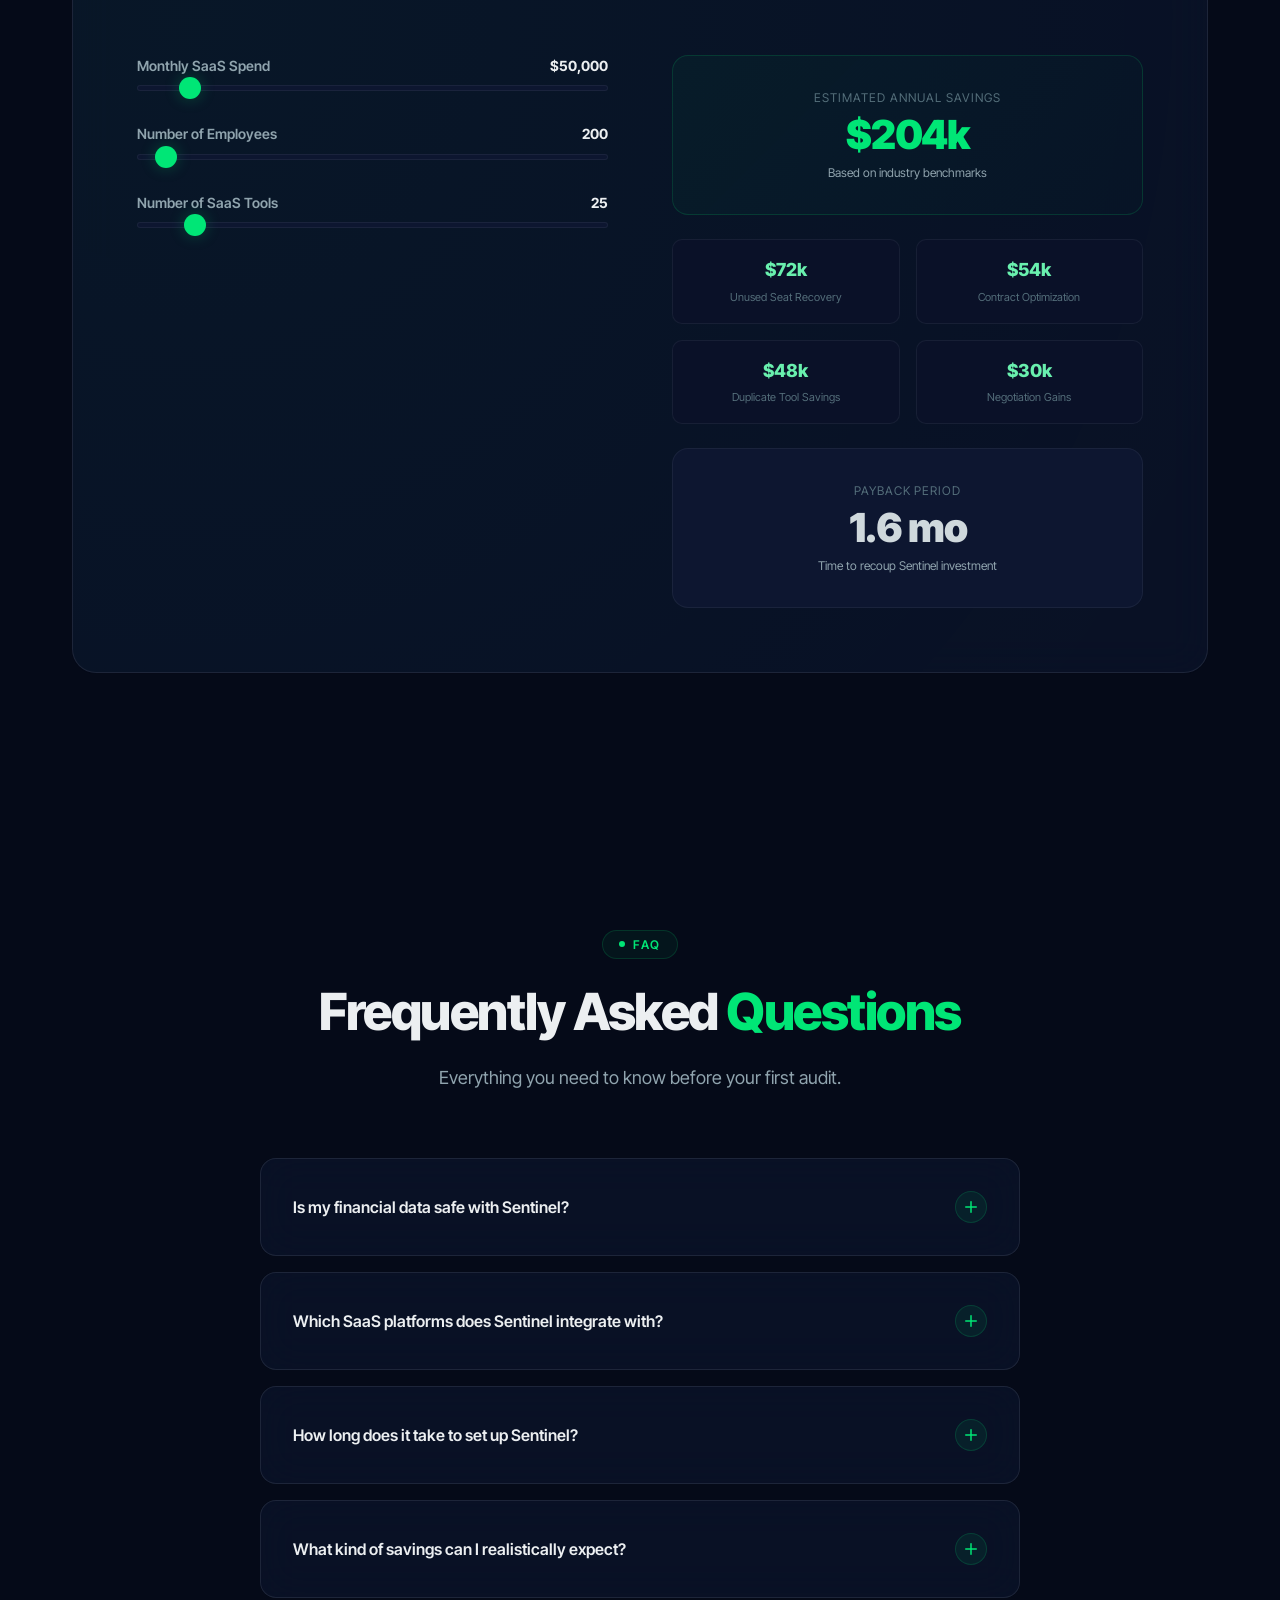
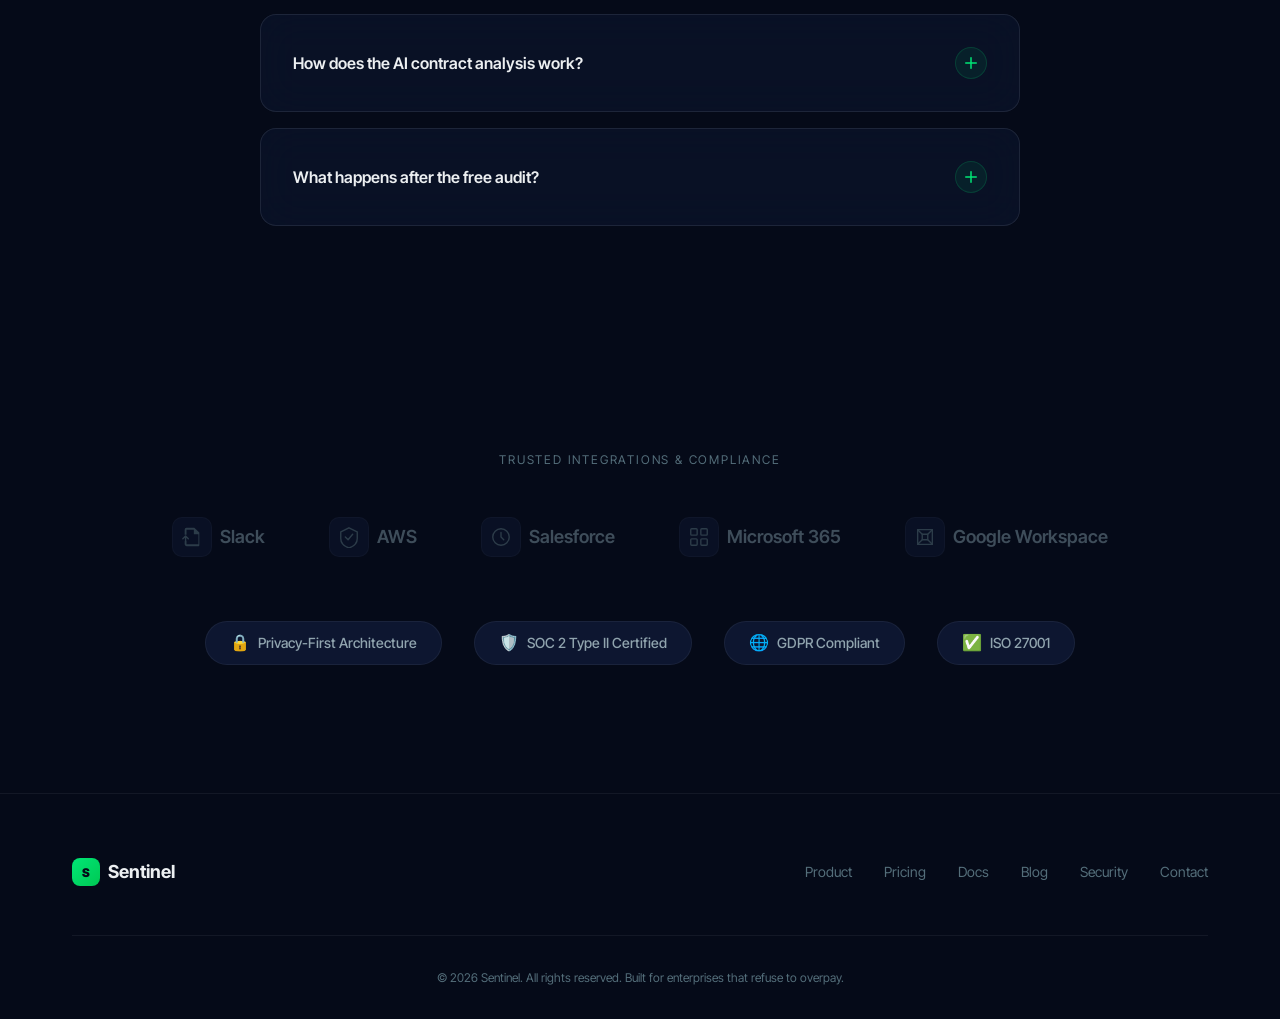
==== commit e47630d8: "feat: add FAQ accordion section with glassmorphism styling" ====
--- a/index.html
+++ b/index.html
@@ -113,6 +113,36 @@
       <div class="hero-stat">
         <div class="hero-stat-value" data-count="99.9" data-suffix="%" data-decimal="1">0%</div>
         <div class="hero-stat-label">Data Privacy Score</div>
+      </div>
+    </div>
+  </div>
+</section>
+
+
+<!-- ============================================
+     AI TERMINAL — LIVE ANALYSIS DEMO
+     ============================================ -->
+<section class="ai-terminal-section reveal" id="aiTerminal">
+  <div class="container">
+    <div class="ai-terminal-header">
+      <span class="section-label"><span class="dot"></span> AI in Action</span>
+      <h2 class="section-title">Watch Sentinel <span class="highlight">Think</span></h2>
+      <p class="section-subtitle" style="margin: 0 auto;">
+        See how our RAG engine scans contracts, detects waste, and generates savings — in real time.
+      </p>
+    </div>
+
+    <div class="terminal-window">
+      <div class="terminal-titlebar">
+        <div class="terminal-dots"><span></span><span></span><span></span></div>
+        <span class="terminal-title">Sentinel AI — Contract Analysis</span>
+        <div class="terminal-status">
+          <span class="status-dot"></span> Live
+        </div>
+      </div>
+      <div class="terminal-body" id="terminalBody">
+        <div id="terminalOutput"></div>
+        <span class="term-cursor" id="termCursor">_</span>
       </div>
     </div>
   </div>
@@ -438,6 +468,96 @@
 
 
 <!-- ============================================
+     FAQ — ACCORDION
+     ============================================ -->
+<section class="faq-section reveal" id="faq">
+  <div class="container">
+    <div class="faq-header">
+      <span class="section-label"><span class="dot"></span> FAQ</span>
+      <h2 class="section-title">Frequently Asked <span class="highlight">Questions</span></h2>
+      <p class="section-subtitle" style="margin: 0 auto;">
+        Everything you need to know before your first audit.
+      </p>
+    </div>
+
+    <div class="faq-list">
+      <div class="faq-item">
+        <button class="faq-question" aria-expanded="false">
+          <span>Is my financial data safe with Sentinel?</span>
+          <span class="faq-icon">
+            <svg width="18" height="18" viewBox="0 0 24 24" fill="none" stroke="currentColor" stroke-width="2" stroke-linecap="round" stroke-linejoin="round"><line x1="12" y1="5" x2="12" y2="19"></line><line x1="5" y1="12" x2="19" y2="12"></line></svg>
+          </span>
+        </button>
+        <div class="faq-answer">
+          <p>Absolutely. Sentinel runs entirely within your own infrastructure — on-premise or in your private cloud. Your data never leaves your perimeter. We are SOC 2 Type II certified, GDPR compliant, and ISO 27001 audited. Zero external API calls, zero data egress.</p>
+        </div>
+      </div>
+
+      <div class="faq-item">
+        <button class="faq-question" aria-expanded="false">
+          <span>Which SaaS platforms does Sentinel integrate with?</span>
+          <span class="faq-icon">
+            <svg width="18" height="18" viewBox="0 0 24 24" fill="none" stroke="currentColor" stroke-width="2" stroke-linecap="round" stroke-linejoin="round"><line x1="12" y1="5" x2="12" y2="19"></line><line x1="5" y1="12" x2="19" y2="12"></line></svg>
+          </span>
+        </button>
+        <div class="faq-answer">
+          <p>Sentinel connects with 200+ SaaS vendors out of the box, including Slack, Salesforce, AWS, Microsoft 365, Google Workspace, HubSpot, Zoom, Jira, and more. Custom connectors can be built for proprietary or internal tools within days.</p>
+        </div>
+      </div>
+
+      <div class="faq-item">
+        <button class="faq-question" aria-expanded="false">
+          <span>How long does it take to set up Sentinel?</span>
+          <span class="faq-icon">
+            <svg width="18" height="18" viewBox="0 0 24 24" fill="none" stroke="currentColor" stroke-width="2" stroke-linecap="round" stroke-linejoin="round"><line x1="12" y1="5" x2="12" y2="19"></line><line x1="5" y1="12" x2="19" y2="12"></line></svg>
+          </span>
+        </button>
+        <div class="faq-answer">
+          <p>Most organizations are live within 48 hours. The initial free audit requires zero integration — just upload your contracts and we handle the rest. Full platform deployment with SSO and API connections typically takes 3–5 business days.</p>
+        </div>
+      </div>
+
+      <div class="faq-item">
+        <button class="faq-question" aria-expanded="false">
+          <span>What kind of savings can I realistically expect?</span>
+          <span class="faq-icon">
+            <svg width="18" height="18" viewBox="0 0 24 24" fill="none" stroke="currentColor" stroke-width="2" stroke-linecap="round" stroke-linejoin="round"><line x1="12" y1="5" x2="12" y2="19"></line><line x1="5" y1="12" x2="19" y2="12"></line></svg>
+          </span>
+        </button>
+        <div class="faq-answer">
+          <p>On average, enterprises discover 25–34% in recoverable SaaS waste. This includes unused seats, duplicate tools, unfavorable contract terms, and missed negotiation opportunities. Our ROI calculator above gives you a personalized estimate based on your organization's size.</p>
+        </div>
+      </div>
+
+      <div class="faq-item">
+        <button class="faq-question" aria-expanded="false">
+          <span>How does the AI contract analysis work?</span>
+          <span class="faq-icon">
+            <svg width="18" height="18" viewBox="0 0 24 24" fill="none" stroke="currentColor" stroke-width="2" stroke-linecap="round" stroke-linejoin="round"><line x1="12" y1="5" x2="12" y2="19"></line><line x1="5" y1="12" x2="19" y2="12"></line></svg>
+          </span>
+        </button>
+        <div class="faq-answer">
+          <p>Sentinel uses Retrieval-Augmented Generation (RAG) to semantically understand every clause in your contracts — not just keyword matching. It flags auto-renewal traps, escalation clauses, volume commitments, and generates AI-powered counter-proposals with real market benchmarks.</p>
+        </div>
+      </div>
+
+      <div class="faq-item">
+        <button class="faq-question" aria-expanded="false">
+          <span>What happens after the free audit?</span>
+          <span class="faq-icon">
+            <svg width="18" height="18" viewBox="0 0 24 24" fill="none" stroke="currentColor" stroke-width="2" stroke-linecap="round" stroke-linejoin="round"><line x1="12" y1="5" x2="12" y2="19"></line><line x1="5" y1="12" x2="19" y2="12"></line></svg>
+          </span>
+        </button>
+        <div class="faq-answer">
+          <p>You receive a detailed savings report with actionable recommendations — completely free, no strings attached. If you'd like to automate ongoing monitoring and negotiations, our team will walk you through flexible pricing plans that scale with your organization.</p>
+        </div>
+      </div>
+    </div>
+  </div>
+</section>
+
+
+<!-- ============================================
      TRUST BAR
      ============================================ -->
 <section class="trust-section reveal" id="trust">
@@ -538,11 +658,11 @@
       <form class="lead-form" id="leadForm">
         <div class="form-group">
           <label for="workEmail">Work Email</label>
-          <input type="email" id="workEmail" placeholder="you@company.com" required />
+          <input type="email" name="email" id="workEmail" placeholder="you@company.com" required />
         </div>
         <div class="form-group">
           <label for="companyName">Company Name</label>
-          <input type="text" id="companyName" placeholder="Acme Corp" required />
+          <input type="text" name="company" id="companyName" placeholder="Acme Corp" required />
         </div>
         <button type="submit" class="btn-primary modal-submit magnetic shimmer-target" id="modalSubmitBtn">
           Request Audit
--- a/index.min.css
+++ b/index.min.css
@@ -1 +1 @@
-@import url(https://fonts.googleapis.com/css2?family=Inter+Tight:wght@300;400;500;600;700;800;900&display=swap);:root{--bg-deep:#050A18;--bg-surface:#0A1128;--bg-card:#0D1630;--bg-card-hover:#111D3D;--silver:#B0BEC5;--silver-bright:#CFD8DC;--silver-dim:#78909C;--emerald:#00E676;--emerald-bright:#69F0AE;--emerald-dim:#00C853;--emerald-glow:rgba(0, 230, 118, 0.25);--accent-blue:#42A5F5;--accent-cyan:#26C6DA;--text-primary:#ECEFF1;--text-secondary:#90A4AE;--text-muted:#546E7A;--border-subtle:rgba(176, 190, 197, 0.08);--border-glow:rgba(0, 230, 118, 0.15);--glass-bg:rgba(13, 22, 48, 0.6);--glass-border:rgba(176, 190, 197, 0.12);--glass-blur:20px;--space-xs:0.25rem;--space-sm:0.5rem;--space-md:1rem;--space-lg:1.5rem;--space-xl:2rem;--space-2xl:3rem;--space-3xl:4rem;--space-4xl:6rem;--space-5xl:8rem;--text-xs:0.75rem;--text-sm:0.875rem;--text-base:1rem;--text-lg:1.125rem;--text-xl:1.25rem;--text-2xl:1.5rem;--text-3xl:2rem;--text-4xl:2.5rem;--text-5xl:3.25rem;--text-6xl:4rem;--radius-sm:6px;--radius-md:10px;--radius-lg:16px;--radius-xl:24px;--radius-full:9999px;--ease-smooth:cubic-bezier(0.25, 0.46, 0.45, 0.94);--ease-premium:cubic-bezier(0.22, 1, 0.36, 1);--ease-bounce:cubic-bezier(0.34, 1.56, 0.64, 1);--duration-fast:150ms;--duration-normal:300ms;--duration-premium:700ms;--duration-slow:600ms}[data-theme=light]{--bg-deep:#F4F6FA;--bg-surface:#FFFFFF;--bg-card:#FFFFFF;--bg-card-hover:#F0F2F7;--silver:#64748B;--silver-bright:#334155;--silver-dim:#94A3B8;--emerald:#059669;--emerald-bright:#10B981;--emerald-dim:#047857;--emerald-glow:rgba(5, 150, 105, 0.2);--accent-blue:#2563EB;--accent-cyan:#0891B2;--text-primary:#0F172A;--text-secondary:#475569;--text-muted:#94A3B8;--border-subtle:rgba(15, 23, 42, 0.08);--border-glow:rgba(5, 150, 105, 0.2);--glass-bg:rgba(255, 255, 255, 0.7);--glass-border:rgba(15, 23, 42, 0.08)}*,::after,::before{margin:0;padding:0;box-sizing:border-box}html{scroll-behavior:smooth;-webkit-font-smoothing:antialiased;-moz-osx-font-smoothing:grayscale}body{font-family:'Inter Tight',system-ui,sans-serif;background:var(--bg-deep);color:var(--text-primary);line-height:1.6;overflow-x:hidden;transition:background .4s ease,color .4s ease}a{color:inherit;text-decoration:none}img{max-width:100%;display:block}button{font-family:inherit;cursor:pointer;border:none;background:0 0;color:inherit}input,select{font-family:inherit;color:inherit}.container{width:100%;max-width:1200px;margin:0 auto;padding:0 var(--space-xl)}.section-label{display:inline-flex;align-items:center;gap:var(--space-sm);font-size:var(--text-xs);font-weight:600;text-transform:uppercase;letter-spacing:.15em;color:var(--emerald);margin-bottom:var(--space-lg);padding:var(--space-xs) var(--space-md);border:1px solid var(--border-glow);border-radius:var(--radius-full);background:rgba(0,230,118,.05)}.section-label .dot{width:6px;height:6px;border-radius:50%;background:var(--emerald);animation:pulse-dot 2s ease-in-out infinite}.section-title{font-size:clamp(var(--text-3xl), 4vw, var(--text-5xl));font-weight:800;line-height:1.1;letter-spacing:-.03em;color:var(--text-primary);margin-bottom:var(--space-lg)}.section-subtitle{font-size:var(--text-lg);color:var(--text-secondary);max-width:600px;line-height:1.7}.highlight{color:var(--emerald);position:relative}.highlight-silver{color:var(--silver-bright)}.reveal{opacity:0;transform:translateY(30px);transition:opacity var(--duration-premium) var(--ease-premium),transform var(--duration-premium) var(--ease-premium)}.reveal.visible{opacity:1;transform:translateY(0)}.reveal-delay-1{transition-delay:0.1s}.reveal-delay-2{transition-delay:0.2s}.reveal-delay-3{transition-delay:0.3s}.reveal-delay-4{transition-delay:0.4s}.nav{position:fixed;top:0;left:0;right:0;z-index:100;padding:var(--space-md) 0;transition:background var(--duration-normal) var(--ease-smooth),backdrop-filter var(--duration-normal) var(--ease-smooth)}.nav.scrolled{background:rgba(5,10,24,.85);backdrop-filter:blur(20px);border-bottom:1px solid var(--border-subtle)}[data-theme=light] .nav.scrolled{background:rgba(255,255,255,.85)}.nav-inner{display:flex;align-items:center;justify-content:space-between}.nav-logo{display:flex;align-items:center;gap:var(--space-sm);font-size:var(--text-xl);font-weight:800;letter-spacing:-.02em}.nav-logo .logo-icon{width:36px;height:36px;border-radius:var(--radius-md);background:linear-gradient(135deg,var(--emerald),var(--emerald-dim));display:flex;align-items:center;justify-content:center;font-size:var(--text-sm);color:var(--bg-deep);font-weight:900;box-shadow:0 0 20px var(--emerald-glow)}.nav-links{display:flex;align-items:center;gap:var(--space-2xl);list-style:none}.nav-links a{font-size:var(--text-sm);font-weight:500;color:var(--text-secondary);transition:color var(--duration-fast);position:relative}.nav-links a:hover{color:var(--text-primary)}.nav-links a::after{content:'';position:absolute;bottom:-4px;left:0;width:0;height:2px;background:var(--emerald);transition:width var(--duration-normal) var(--ease-smooth)}.nav-links a:hover::after{width:100%}.nav-cta{padding:var(--space-sm) var(--space-lg);background:var(--emerald);color:var(--bg-deep);font-weight:700;font-size:var(--text-sm);border-radius:var(--radius-full);transition:all var(--duration-normal) var(--ease-smooth);box-shadow:0 0 20px var(--emerald-glow)}.nav-cta:hover{transform:translateY(-2px);box-shadow:0 4px 30px var(--emerald-glow)}.nav-toggle{display:none;flex-direction:column;gap:5px;width:28px;cursor:pointer}.nav-toggle span{width:100%;height:2px;background:var(--text-primary);border-radius:2px;transition:all var(--duration-normal)}.theme-toggle{position:relative;background:0 0;border:none;cursor:pointer;padding:0;display:flex;align-items:center}.theme-toggle-track{position:relative;width:56px;height:30px;background:var(--bg-card);border:1px solid var(--border-subtle);border-radius:var(--radius-full);display:flex;align-items:center;justify-content:space-between;padding:0 6px;transition:all .4s ease;overflow:hidden}.theme-toggle-track:hover{border-color:var(--emerald);box-shadow:0 0 12px var(--emerald-glow)}.theme-toggle-icon{display:flex;align-items:center;justify-content:center;z-index:1;transition:opacity .3s ease,transform .3s ease;color:var(--text-secondary)}.theme-toggle-icon.sun{opacity:.4}.theme-toggle-icon.moon{opacity:1}[data-theme=light] .theme-toggle-icon.sun{opacity:1}[data-theme=light] .theme-toggle-icon.moon{opacity:.4}.theme-toggle-thumb{position:absolute;right:3px;width:24px;height:24px;border-radius:50%;background:var(--emerald);box-shadow:0 0 10px var(--emerald-glow);transition:all .4s cubic-bezier(.34, 1.56, .64, 1)}[data-theme=light] .theme-toggle-thumb{right:calc(100% - 27px)}.bento-card,.dash-alerts,.dash-card,.dash-nav-item,.dash-titlebar,.dashboard-frame,.footer,.nav,.roi-mini-stat,.roi-result-card,.roi-wrapper,.section-label,.server-node,.sovereign-label,.trust-badge,.trust-logo .logo-glyph{transition:background .4s ease,border-color .4s ease,color .4s ease,box-shadow .4s ease}[data-theme=light] .dashboard-frame{box-shadow:0 0 0 1px rgba(0,0,0,.04),0 20px 60px rgba(0,0,0,.08),0 0 0 rgba(0,230,118,0)}[data-theme=light] .bento-card:hover{box-shadow:0 20px 60px rgba(0,0,0,.08)}[data-theme=light] .btn-primary{color:#fff}[data-theme=light] .nav-cta{color:#fff}[data-theme=light] .hero-grid-overlay{background-image:linear-gradient(rgba(0,0,0,.03) 1px,transparent 1px),linear-gradient(90deg,rgba(0,0,0,.03) 1px,transparent 1px)}[data-theme=light] .radar-ring{border-color:rgba(5,150,105,.08)}[data-theme=light] .radar-sweep{background:conic-gradient(from 0deg,transparent 0deg,transparent 340deg,rgba(5,150,105,.06) 350deg,rgba(5,150,105,.12) 358deg,transparent 360deg)}[data-theme=light] .dash-alert-row:hover{background:rgba(0,0,0,.02)}[data-theme=light] .btn-secondary{background:rgba(0,0,0,.03)}[data-theme=light] .btn-secondary:hover{background:rgba(0,0,0,.06)}[data-theme=light] .clause-line.flagged{background:rgba(5,150,105,.06)}.hero{position:relative;min-height:100vh;display:flex;align-items:center;padding:var(--space-5xl) 0 var(--space-4xl);overflow:hidden}.hero-radar{position:absolute;top:50%;left:50%;transform:translate(-50%,-50%);width:800px;height:800px;border-radius:50%;pointer-events:none;z-index:0}.radar-ring{position:absolute;border-radius:50%;border:1px solid rgba(0,230,118,.06)}.radar-ring:first-child{inset:0}.radar-ring:nth-child(2){inset:15%}.radar-ring:nth-child(3){inset:30%}.radar-ring:nth-child(4){inset:45%}.radar-sweep{position:absolute;inset:0;border-radius:50%;background:conic-gradient(from 0deg,transparent 0deg,transparent 340deg,rgba(0,230,118,.08) 350deg,rgba(0,230,118,.15) 358deg,transparent 360deg);animation:radar-spin 4s linear infinite}.radar-center-dot{position:absolute;top:50%;left:50%;width:8px;height:8px;border-radius:50%;background:var(--emerald);transform:translate(-50%,-50%);box-shadow:0 0 20px var(--emerald-glow),0 0 40px var(--emerald-glow)}.hero-grid-overlay{position:absolute;inset:0;background-image:linear-gradient(rgba(176,190,197,.03) 1px,transparent 1px),linear-gradient(90deg,rgba(176,190,197,.03) 1px,transparent 1px);background-size:60px 60px;pointer-events:none;z-index:0;mask-image:radial-gradient(ellipse 60% 60% at 50% 50%,black,transparent);-webkit-mask-image:radial-gradient(ellipse 60% 60% at 50% 50%,black,transparent)}.hero-particles{position:absolute;inset:0;pointer-events:none;z-index:0}.particle{position:absolute;width:3px;height:3px;background:var(--emerald);border-radius:50%;opacity:0;animation:particle-float 6s ease-in-out infinite}.particle:first-child{left:15%;top:30%;animation-delay:0s}.particle:nth-child(2){left:75%;top:20%;animation-delay:1s}.particle:nth-child(3){left:40%;top:60%;animation-delay:2s}.particle:nth-child(4){left:85%;top:50%;animation-delay:3s}.particle:nth-child(5){left:25%;top:70%;animation-delay:4s}.particle:nth-child(6){left:60%;top:80%;animation-delay:5s}.particle:nth-child(7){left:10%;top:50%;animation-delay:1.5s}.particle:nth-child(8){left:90%;top:35%;animation-delay:3.5s}.hero-content{position:relative;z-index:1;text-align:center;max-width:900px;margin:0 auto}.hero-badge{display:inline-flex;align-items:center;gap:var(--space-sm);padding:var(--space-xs) var(--space-md);background:rgba(0,230,118,.06);border:1px solid var(--border-glow);border-radius:var(--radius-full);font-size:var(--text-xs);font-weight:600;color:var(--emerald);text-transform:uppercase;letter-spacing:.12em;margin-bottom:var(--space-2xl);animation:fade-in-up .8s var(--ease-smooth) both}.hero-badge .badge-pulse{width:8px;height:8px;border-radius:50%;background:var(--emerald);animation:pulse-dot 2s ease-in-out infinite;box-shadow:0 0 8px var(--emerald-glow)}.hero h1{font-size:clamp(var(--text-4xl), 5.5vw, var(--text-6xl));font-weight:900;line-height:1.05;letter-spacing:-.04em;margin-bottom:var(--space-xl);animation:fade-in-up .8s var(--ease-smooth) .15s both}.hero h1 .line{display:block}.hero-sub{font-size:clamp(var(--text-base), 1.8vw, var(--text-lg));color:var(--text-secondary);max-width:680px;margin:0 auto var(--space-2xl);line-height:1.7;animation:fade-in-up .8s var(--ease-smooth) .3s both}.hero-actions{display:flex;align-items:center;justify-content:center;gap:var(--space-lg);animation:fade-in-up .8s var(--ease-smooth) .45s both;flex-wrap:wrap}.btn-primary{padding:var(--space-md) var(--space-2xl);background:linear-gradient(135deg,var(--emerald),var(--emerald-dim));color:var(--bg-deep);font-weight:700;font-size:var(--text-base);border-radius:var(--radius-full);transition:all var(--duration-normal) var(--ease-smooth);box-shadow:0 0 30px var(--emerald-glow);position:relative;overflow:hidden}.btn-primary::before{content:'';position:absolute;inset:0;background:linear-gradient(135deg,transparent,rgba(255,255,255,.2),transparent);transform:translateX(-100%);transition:transform .5s}.btn-primary:hover{transform:translateY(-3px);box-shadow:0 6px 40px var(--emerald-glow),0 0 60px rgba(0,230,118,.15)}.btn-primary:hover::before{transform:translateX(100%)}.btn-secondary{padding:var(--space-md) var(--space-2xl);border:1px solid var(--glass-border);color:var(--text-primary);font-weight:600;font-size:var(--text-base);border-radius:var(--radius-full);transition:all var(--duration-normal) var(--ease-smooth);backdrop-filter:blur(8px);background:rgba(255,255,255,.03);display:flex;align-items:center;gap:var(--space-sm)}.btn-secondary:hover{border-color:var(--silver-dim);background:rgba(255,255,255,.06);transform:translateY(-2px)}.hero-stats{display:flex;justify-content:center;gap:var(--space-4xl);margin-top:var(--space-4xl);animation:fade-in-up .8s var(--ease-smooth) .6s both}.hero-stat{text-align:center}.hero-stat-value{font-size:var(--text-3xl);font-weight:800;color:var(--emerald);letter-spacing:-.02em}.hero-stat-label{font-size:var(--text-sm);color:var(--text-muted);margin-top:var(--space-xs)}.dashboard-section{padding:var(--space-5xl) 0;position:relative}.dashboard-section .container{text-align:center}.dashboard-mockup{margin-top:var(--space-3xl);position:relative;animation:dashboard-float 6s ease-in-out infinite}.dashboard-frame{background:var(--bg-card);border:1px solid var(--border-subtle);border-radius:var(--radius-xl);overflow:hidden;box-shadow:0 0 0 1px rgba(176,190,197,.05),0 20px 60px rgba(0,0,0,.5),0 0 80px rgba(0,230,118,.04);position:relative}.dash-titlebar{display:flex;align-items:center;justify-content:space-between;padding:var(--space-md) var(--space-xl);background:var(--bg-surface);border-bottom:1px solid var(--border-subtle)}.dash-dots{display:flex;gap:8px}.dash-dots span{width:12px;height:12px;border-radius:50%}.dash-dots span:first-child{background:#ff5f57}.dash-dots span:nth-child(2){background:#ffbd2e}.dash-dots span:nth-child(3){background:#28ca41}.dash-titlebar-text{font-size:var(--text-xs);color:var(--text-muted);font-weight:500}.dash-titlebar-actions{display:flex;gap:var(--space-sm)}.dash-titlebar-actions span{width:20px;height:20px;border:1px solid var(--border-subtle);border-radius:var(--radius-sm)}.dash-content{padding:var(--space-xl);display:grid;grid-template-columns:260px 1fr;gap:var(--space-xl);min-height:440px}.dash-sidebar{text-align:left}.dash-sidebar-header{display:flex;align-items:center;gap:var(--space-sm);font-weight:700;font-size:var(--text-sm);margin-bottom:var(--space-xl);color:var(--emerald)}.dash-sidebar-header .icon{width:24px;height:24px;background:rgba(0,230,118,.12);border-radius:var(--radius-sm);display:flex;align-items:center;justify-content:center;font-size:12px}.dash-nav-item{display:flex;align-items:center;gap:var(--space-sm);padding:var(--space-sm) var(--space-md);border-radius:var(--radius-md);font-size:var(--text-sm);color:var(--text-secondary);margin-bottom:4px;transition:all var(--duration-fast)}.dash-nav-item.active{background:rgba(0,230,118,.08);color:var(--emerald)}.dash-nav-item .nav-icon{width:18px;text-align:center;font-size:12px}.dash-main{display:flex;flex-direction:column;gap:var(--space-lg);text-align:left}.dash-top-cards{display:grid;grid-template-columns:repeat(3,1fr);gap:var(--space-md)}.dash-card{background:var(--bg-surface);border:1px solid var(--border-subtle);border-radius:var(--radius-lg);padding:var(--space-lg);position:relative;overflow:hidden}.dash-card-label{font-size:var(--text-xs);color:var(--text-muted);text-transform:uppercase;letter-spacing:.08em;margin-bottom:var(--space-sm)}.dash-card-value{font-size:var(--text-2xl);font-weight:800;letter-spacing:-.02em}.dash-card-value.savings{color:var(--emerald)}.dash-card-change{font-size:var(--text-xs);margin-top:var(--space-xs);color:var(--emerald);font-weight:600}.dash-card-change.negative{color:#ff5252}.dash-card .sparkline{position:absolute;bottom:0;right:0;width:60%;height:40px;opacity:.3}.dash-alerts{background:var(--bg-surface);border:1px solid var(--border-subtle);border-radius:var(--radius-lg);overflow:hidden}.dash-alert-header{display:flex;align-items:center;justify-content:space-between;padding:var(--space-md) var(--space-lg);border-bottom:1px solid var(--border-subtle);font-size:var(--text-sm);font-weight:600}.dash-alert-count{background:rgba(255,82,82,.12);color:#ff5252;font-size:var(--text-xs);padding:2px 10px;border-radius:var(--radius-full);font-weight:700}.dash-alert-row{display:grid;grid-template-columns:auto 1fr auto auto;gap:var(--space-md);align-items:center;padding:var(--space-md) var(--space-lg);border-bottom:1px solid var(--border-subtle);font-size:var(--text-sm);transition:background var(--duration-fast)}.dash-alert-row:last-child{border-bottom:none}.dash-alert-row:hover{background:rgba(255,255,255,.02);box-shadow:inset 3px 0 0 var(--emerald),0 0 20px rgba(0,230,118,.05)}.alert-icon{width:32px;height:32px;border-radius:var(--radius-sm);display:flex;align-items:center;justify-content:center;font-size:14px}.alert-icon.warning{background:rgba(255,189,46,.12)}.alert-icon.danger{background:rgba(255,82,82,.12)}.alert-icon.info{background:rgba(66,165,245,.12)}.alert-text-primary{font-weight:500}.alert-text-secondary{font-size:var(--text-xs);color:var(--text-muted)}.alert-savings{color:var(--emerald);font-weight:700;font-size:var(--text-sm)}.alert-status{padding:3px 12px;border-radius:var(--radius-full);font-size:var(--text-xs);font-weight:600}.alert-status.pending{background:rgba(255,189,46,.12);color:#ffbd2e}.alert-status.critical{background:rgba(255,82,82,.12);color:#ff5252}.alert-status.review{background:rgba(66,165,245,.12);color:var(--accent-blue)}.dash-annotation{position:absolute;background:var(--glass-bg);backdrop-filter:blur(16px);border:1px solid var(--glass-border);border-radius:var(--radius-md);padding:var(--space-sm) var(--space-md);font-size:var(--text-xs);color:var(--text-primary);display:flex;align-items:center;gap:var(--space-sm);box-shadow:0 10px 40px rgba(0,0,0,.4);animation:float-annotation 3s ease-in-out infinite;z-index:2}.dash-annotation.left{left:-30px;top:45%;animation-delay:0s}.dash-annotation.right{right:-30px;top:30%;animation-delay:1.5s}.annotation-dot{width:8px;height:8px;border-radius:50%;flex-shrink:0}.annotation-dot.green{background:var(--emerald);box-shadow:0 0 8px var(--emerald-glow)}.annotation-dot.red{background:#ff5252;box-shadow:0 0 8px rgba(255,82,82,.3)}.tech-section{padding:var(--space-5xl) 0;position:relative}.tech-section .section-header{text-align:center;margin-bottom:var(--space-3xl)}.bento-grid{display:grid;grid-template-columns:repeat(3,1fr);grid-template-rows:auto auto;gap:var(--space-lg)}.bento-card{background:var(--bg-card);border:1px solid var(--border-subtle);border-radius:var(--radius-xl);padding:var(--space-2xl);position:relative;overflow:hidden;transition:all var(--duration-normal) var(--ease-smooth);display:flex;flex-direction:column}.bento-card::before{content:'';position:absolute;inset:0;border-radius:var(--radius-xl);padding:1px;background:linear-gradient(135deg,transparent 40%,var(--emerald-glow));-webkit-mask:linear-gradient(#fff 0 0) content-box,linear-gradient(#fff 0 0);-webkit-mask-composite:xor;mask-composite:exclude;opacity:0;transition:opacity var(--duration-normal);pointer-events:none}.bento-card:hover{transform:translateY(-4px);background:var(--bg-card-hover);box-shadow:0 20px 60px rgba(0,0,0,.3)}.bento-card:hover::before{opacity:1}.bento-card.primary{grid-column:span 2;grid-row:span 1}.bento-card.featured{grid-row:span 2}.bento-icon{width:52px;height:52px;border-radius:var(--radius-lg);display:flex;align-items:center;justify-content:center;font-size:22px;margin-bottom:var(--space-xl);position:relative}.bento-icon.emerald{background:rgba(0,230,118,.1);border:1px solid rgba(0,230,118,.15);color:var(--emerald)}.bento-icon.blue{background:rgba(66,165,245,.1);border:1px solid rgba(66,165,245,.15);color:var(--accent-blue)}.bento-icon.cyan{background:rgba(38,198,218,.1);border:1px solid rgba(38,198,218,.15);color:var(--accent-cyan)}.bento-card h3{font-size:var(--text-xl);font-weight:700;letter-spacing:-.02em;margin-bottom:var(--space-sm)}.bento-card p{font-size:var(--text-sm);color:var(--text-secondary);line-height:1.7;flex:1}.bento-visual{margin-top:var(--space-xl);border-radius:var(--radius-md);overflow:hidden;background:var(--bg-surface);border:1px solid var(--border-subtle)}.contract-visual{padding:var(--space-md)}.clause-line{display:flex;align-items:center;gap:var(--space-sm);padding:var(--space-sm) 0;font-size:var(--text-xs);font-family:'Inter Tight',monospace;color:var(--text-muted)}.clause-line .line-num{color:var(--text-muted);min-width:24px;opacity:.5}.clause-line.flagged{color:var(--text-primary);background:rgba(0,230,118,.04);border-left:2px solid var(--emerald);padding-left:var(--space-sm);margin-left:-var(--space-sm);border-radius:0 var(--radius-sm) var(--radius-sm) 0}.clause-line.flagged .tag{margin-left:auto;font-size:10px;padding:1px 8px;border-radius:var(--radius-full);background:rgba(0,230,118,.12);color:var(--emerald);font-weight:600}.negotiate-visual{padding:var(--space-md);display:flex;flex-direction:column;gap:var(--space-sm)}.negotiate-step{display:flex;align-items:center;gap:var(--space-sm);font-size:var(--text-xs);color:var(--text-secondary)}.negotiate-step .step-num{width:20px;height:20px;border-radius:50%;background:rgba(0,230,118,.1);border:1px solid rgba(0,230,118,.2);display:flex;align-items:center;justify-content:center;font-size:10px;font-weight:700;color:var(--emerald);flex-shrink:0}.negotiate-step .step-arrow{color:var(--text-muted);font-size:10px}.sovereign-visual{padding:var(--space-lg);display:flex;flex-direction:column;align-items:center;gap:var(--space-md);flex:1}.server-nodes{display:flex;gap:var(--space-md);align-items:center}.server-node{width:56px;height:56px;border-radius:var(--radius-md);border:1px solid var(--border-subtle);background:var(--bg-card);display:flex;align-items:center;justify-content:center;font-size:20px;position:relative}.node-connector{width:30px;height:2px;background:linear-gradient(90deg,var(--border-subtle),var(--emerald),var(--border-subtle));position:relative}.node-connector::after{content:'';position:absolute;width:6px;height:6px;background:var(--emerald);border-radius:50%;top:-2px;left:50%;transform:translateX(-50%);animation:pulse-dot 1.5s ease-in-out infinite}.sovereign-label{font-size:var(--text-xs);color:var(--text-muted);text-align:center;padding:var(--space-xs) var(--space-md);border:1px solid var(--border-subtle);border-radius:var(--radius-full)}.roi-section{padding:var(--space-5xl) 0;position:relative}.roi-wrapper{background:var(--glass-bg);backdrop-filter:blur(var(--glass-blur));border:1px solid var(--glass-border);border-radius:var(--radius-xl);padding:var(--space-3xl);position:relative;overflow:hidden}.roi-wrapper::before{content:'';position:absolute;top:-50%;left:-50%;width:200%;height:200%;background:radial-gradient(circle at 30% 40%,rgba(0,230,118,.03),transparent 60%);pointer-events:none}.roi-header{text-align:center;margin-bottom:var(--space-3xl);position:relative;z-index:1}.roi-body{display:grid;grid-template-columns:1fr 1fr;gap:var(--space-3xl);position:relative;z-index:1}.roi-inputs{display:flex;flex-direction:column;gap:var(--space-xl)}.roi-field{display:flex;flex-direction:column;gap:var(--space-sm)}.roi-field label{font-size:var(--text-sm);font-weight:600;color:var(--text-secondary);display:flex;align-items:center;justify-content:space-between}.roi-field-value{color:var(--text-primary);font-weight:700}.roi-slider{-webkit-appearance:none;appearance:none;width:100%;height:6px;border-radius:3px;background:var(--bg-card);outline:0;border:1px solid var(--border-subtle)}.roi-slider::-webkit-slider-thumb{-webkit-appearance:none;width:22px;height:22px;border-radius:50%;background:var(--emerald);cursor:pointer;box-shadow:0 0 15px var(--emerald-glow);transition:all var(--duration-fast)}.roi-slider::-webkit-slider-thumb:hover{transform:scale(1.15);box-shadow:0 0 25px var(--emerald-glow)}.roi-slider::-moz-range-thumb{width:22px;height:22px;border-radius:50%;background:var(--emerald);cursor:pointer;border:none;box-shadow:0 0 15px var(--emerald-glow)}.roi-results{display:flex;flex-direction:column;gap:var(--space-lg)}.roi-result-card{background:var(--bg-card);border:1px solid var(--border-subtle);border-radius:var(--radius-lg);padding:var(--space-xl);text-align:center;transition:all var(--duration-normal) var(--ease-smooth)}.roi-result-card:hover{border-color:var(--border-glow);box-shadow:0 0 30px rgba(0,230,118,.05)}.roi-result-card.primary-result{border-color:var(--border-glow);background:linear-gradient(135deg,rgba(0,230,118,.04),rgba(0,200,83,.02))}.roi-result-label{font-size:var(--text-xs);color:var(--text-muted);text-transform:uppercase;letter-spacing:.08em;margin-bottom:var(--space-sm)}.roi-result-value{font-size:var(--text-4xl);font-weight:900;letter-spacing:-.03em;color:var(--emerald);line-height:1}.roi-result-value.silver{color:var(--silver-bright)}.roi-result-sub{font-size:var(--text-xs);color:var(--text-secondary);margin-top:var(--space-sm)}.roi-result-breakdown{display:grid;grid-template-columns:1fr 1fr;gap:var(--space-md)}.roi-mini-stat{background:var(--bg-surface);border:1px solid var(--border-subtle);border-radius:var(--radius-md);padding:var(--space-md);text-align:center}.roi-mini-stat .value{font-size:var(--text-lg);font-weight:800;color:var(--emerald-bright)}.roi-mini-stat .label{font-size:11px;color:var(--text-muted);margin-top:var(--space-xs)}.trust-section{padding:var(--space-4xl) 0 var(--space-5xl)}.trust-section .container{text-align:center}.trust-label{font-size:var(--text-xs);color:var(--text-muted);text-transform:uppercase;letter-spacing:.15em;margin-bottom:var(--space-2xl)}.trust-logos{display:flex;align-items:center;justify-content:center;gap:var(--space-3xl);margin-bottom:var(--space-3xl);flex-wrap:wrap}.trust-logo{display:flex;align-items:center;gap:var(--space-sm);font-size:var(--text-lg);font-weight:600;color:var(--silver-dim);opacity:.5;transition:all var(--duration-normal);cursor:default}.trust-logo:hover{opacity:1;color:var(--silver-bright)}.trust-logo .logo-glyph{width:40px;height:40px;border-radius:var(--radius-md);border:1px solid var(--border-subtle);display:flex;align-items:center;justify-content:center;font-size:20px;background:var(--bg-card)}.trust-badges{display:flex;align-items:center;justify-content:center;gap:var(--space-xl);flex-wrap:wrap}.trust-badge{display:flex;align-items:center;gap:var(--space-sm);padding:var(--space-sm) var(--space-lg);background:var(--bg-card);border:1px solid var(--border-subtle);border-radius:var(--radius-full);font-size:var(--text-sm);font-weight:500;color:var(--text-secondary);transition:all var(--duration-normal)}.trust-badge:hover{border-color:var(--border-glow);color:var(--text-primary)}.trust-badge .badge-icon{font-size:16px}.footer{border-top:1px solid var(--border-subtle);padding:var(--space-3xl) 0 var(--space-xl)}.footer-inner{display:flex;align-items:center;justify-content:space-between}.footer-brand{display:flex;align-items:center;gap:var(--space-sm);font-weight:700;font-size:var(--text-lg)}.footer-links{display:flex;gap:var(--space-xl);list-style:none}.footer-links a{font-size:var(--text-sm);color:var(--text-muted);transition:color var(--duration-fast)}.footer-links a:hover{color:var(--text-primary)}.footer-copy{font-size:var(--text-xs);color:var(--text-muted);text-align:center;margin-top:var(--space-2xl);padding-top:var(--space-xl);border-top:1px solid var(--border-subtle)}@keyframes radar-spin{from{transform:rotate(0)}to{transform:rotate(360deg)}}@keyframes pulse-dot{0%,100%{opacity:1;transform:scale(1)}50%{opacity:.5;transform:scale(.7)}}@keyframes fade-in-up{from{opacity:0;transform:translateY(30px)}to{opacity:1;transform:translateY(0)}}@keyframes float-annotation{0%,100%{transform:translateY(0)}50%{transform:translateY(-8px)}}@keyframes particle-float{0%{opacity:0;transform:translateY(0) scale(0)}20%{opacity:.6;transform:translateY(-10px) scale(1)}80%{opacity:.3;transform:translateY(-50px) scale(.8)}100%{opacity:0;transform:translateY(-80px) scale(0)}}@keyframes glow-pulse{0%,100%{box-shadow:0 0 20px var(--emerald-glow)}50%{box-shadow:0 0 40px var(--emerald-glow),0 0 60px rgba(0,230,118,.1)}}@keyframes shimmer{0%{background-position:-200% 0}100%{background-position:200% 0}}@keyframes scan-line{0%{top:-2px}100%{top:100%}}@keyframes dashboard-float{0%,100%{transform:translateY(0)}50%{transform:translateY(-12px)}}@keyframes glass-shimmer{0%{transform:translateX(-100%) skewX(-15deg);opacity:0}40%{opacity:1}100%{transform:translateX(200%) skewX(-15deg);opacity:0}}.shimmer-target{position:relative;overflow:hidden}.shimmer-target::after{content:'';position:absolute;inset:0;background:linear-gradient(105deg,transparent 30%,rgba(255,255,255,.06) 45%,rgba(255,255,255,.12) 50%,rgba(255,255,255,.06) 55%,transparent 70%);transform:translateX(-100%) skewX(-15deg);opacity:0;animation:glass-shimmer 4s var(--ease-premium) infinite;pointer-events:none;z-index:2}[data-theme=light] .shimmer-target::after{background:linear-gradient(105deg,transparent 30%,rgba(255,255,255,.4) 45%,rgba(255,255,255,.7) 50%,rgba(255,255,255,.4) 55%,transparent 70%)}@media (max-width:1024px){.bento-grid{grid-template-columns:1fr 1fr}.bento-card.primary{grid-column:span 2}.bento-card.featured{grid-row:span 1}.roi-body{grid-template-columns:1fr}.dash-content{grid-template-columns:1fr}.dash-sidebar{display:none}}@media (max-width:768px){.container{padding:0 var(--space-md)}.nav-links{display:none}.nav-toggle{display:flex}.hero h1{font-size:var(--text-3xl)}.hero-stats{gap:var(--space-xl)}.hero-stat-value{font-size:var(--text-2xl)}.bento-grid{grid-template-columns:1fr}.bento-card.primary{grid-column:span 1}.dash-top-cards{grid-template-columns:1fr}.dash-annotation{display:none}.hero-radar{width:400px;height:400px}.roi-wrapper{padding:var(--space-xl)}.trust-logos{gap:var(--space-xl)}.footer-inner{flex-direction:column;gap:var(--space-lg);text-align:center}.footer-links{flex-wrap:wrap;justify-content:center}.roi-result-breakdown{grid-template-columns:1fr}}@media (max-width:480px){.hero-actions{flex-direction:column}.hero-stats{flex-direction:column;gap:var(--space-lg)}.roi-result-value{font-size:var(--text-3xl)}}.modal-overlay{position:fixed;inset:0;background:rgba(0,0,0,.6);backdrop-filter:blur(10px);z-index:1000;display:flex;align-items:center;justify-content:center;padding:var(--space-xl);opacity:0;visibility:hidden;transition:opacity var(--duration-normal) var(--ease-premium),visibility var(--duration-normal) var(--ease-premium)}.modal-overlay[aria-hidden=false]{opacity:1;visibility:visible}.modal-container{position:relative;width:100%;max-width:460px;background:var(--bg-surface);border:1px solid var(--border-subtle);border-radius:var(--radius-2xl);padding:var(--space-2xl);box-shadow:0 40px 100px rgba(0,0,0,.5),inset 0 1px 0 rgba(255,255,255,.05);transform:translateY(20px) scale(.95);transition:transform var(--duration-normal) var(--ease-premium)}.modal-overlay[aria-hidden=false] .modal-container{transform:translateY(0) scale(1)}.modal-close{position:absolute;top:var(--space-lg);right:var(--space-lg);background:0 0;border:none;color:var(--text-secondary);cursor:pointer;padding:var(--space-xs);border-radius:var(--radius-full);display:flex;align-items:center;justify-content:center;transition:all var(--duration-fast)}.modal-close:hover{color:var(--text-primary);background:rgba(255,255,255,.05)}.modal-header{margin-bottom:var(--space-xl);text-align:center}.modal-title{font-size:var(--text-2xl);font-weight:700;margin-bottom:var(--space-sm);letter-spacing:-.02em}.modal-subtitle{font-size:var(--text-sm);color:var(--text-secondary);line-height:1.6}.lead-form{display:flex;flex-direction:column;gap:var(--space-lg)}.form-group{display:flex;flex-direction:column;gap:var(--space-xs)}.form-group label{font-size:var(--text-xs);font-weight:600;color:var(--silver-dim);text-transform:uppercase;letter-spacing:.05em}.form-group input{background:var(--bg-deep);border:1px solid var(--border-subtle);border-radius:var(--radius-md);padding:0 var(--space-md);height:48px;color:var(--text-primary);font-family:inherit;font-size:var(--text-base);transition:border-color var(--duration-fast),box-shadow var(--duration-fast)}.form-group input::placeholder{color:rgba(176,190,197,.3)}.form-group input:focus{outline:0;border-color:var(--emerald);box-shadow:0 0 0 3px var(--emerald-glow)}.modal-submit{width:100%;margin-top:var(--space-sm)}.modal-submit.loading{color:transparent;pointer-events:none}.modal-submit.loading::after{content:'';position:absolute;top:50%;left:50%;transform:translate(-50%,-50%);width:20px;height:20px;border:2px solid rgba(255,255,255,.2);border-top-color:#fff;border-radius:50%;animation:radar-spin .8s linear infinite}.modal-success{text-align:center}.success-icon{width:64px;height:64px;background:rgba(0,230,118,.1);color:var(--emerald);border-radius:50%;display:flex;align-items:center;justify-content:center;margin:0 auto var(--space-lg);box-shadow:0 0 30px var(--emerald-glow)}[data-theme=light] .modal-container{box-shadow:0 40px 100px rgba(0,0,0,.1),inset 0 1px 0 #fff}[data-theme=light] .modal-overlay{background:rgba(255,255,255,.6)}[data-theme=light] .form-group input{background:#fff;border-color:rgba(0,0,0,.1)}[data-theme=light] .form-group input:focus{border-color:var(--emerald-dim)}+@import url(https://fonts.googleapis.com/css2?family=Inter+Tight:wght@300;400;500;600;700;800;900&display=swap);@keyframes radar-spin{0%{transform:rotate(0deg)}to{transform:rotate(360deg)}}@keyframes pulse-dot{0%,to{opacity:1;transform:scale(1)}50%{opacity:.5;transform:scale(.7)}}@keyframes fade-in-up{0%{opacity:0;transform:translateY(30px)}to{opacity:1;transform:translateY(0)}}@keyframes float-annotation{0%,to{transform:translateY(0)}50%{transform:translateY(-8px)}}@keyframes particle-float{0%{opacity:0;transform:translateY(0) scale(0)}20%{opacity:.6;transform:translateY(-10px) scale(1)}80%{opacity:.3;transform:translateY(-50px) scale(.8)}to{opacity:0;transform:translateY(-80px) scale(0)}}@keyframes glow-pulse{0%,to{box-shadow:0 0 20px var(--emerald-glow)}50%{box-shadow:0 0 40px var(--emerald-glow),0 0 60px rgba(0,230,118,.1)}}@keyframes shimmer{0%{background-position:-200%0}to{background-position:200%0}}@keyframes scan-line{0%{top:-2px}to{top:100%}}@keyframes dashboard-float{0%,to{transform:translateY(0)}50%{transform:translateY(-12px)}}@keyframes glass-shimmer{0%{transform:translateX(-100%) skewX(-15deg);opacity:0}40%{opacity:1}to{transform:translateX(200%) skewX(-15deg);opacity:0}}@keyframes blink-cursor{0%,to{opacity:1}50%{opacity:0}}@keyframes term-line-in{0%{opacity:0;transform:translateY(4px)}to{opacity:1;transform:translateY(0)}}:root{--bg-deep:#050A18;--bg-surface:#0A1128;--bg-card:#0D1630;--bg-card-hover:#111D3D;--silver:#B0BEC5;--silver-bright:#CFD8DC;--silver-dim:#78909C;--emerald:#00E676;--emerald-bright:#69F0AE;--emerald-dim:#00C853;--emerald-glow:rgba(0, 230, 118, 0.25);--accent-blue:#42A5F5;--accent-cyan:#26C6DA;--text-primary:#ECEFF1;--text-secondary:#90A4AE;--text-muted:#546E7A;--border-subtle:rgba(176, 190, 197, 0.08);--border-glow:rgba(0, 230, 118, 0.15);--glass-bg:rgba(13, 22, 48, 0.6);--glass-border:rgba(176, 190, 197, 0.12);--glass-blur:20px;--space-xs:0.25rem;--space-sm:0.5rem;--space-md:1rem;--space-lg:1.5rem;--space-xl:2rem;--space-2xl:3rem;--space-3xl:4rem;--space-4xl:6rem;--space-5xl:8rem;--text-xs:0.75rem;--text-sm:0.875rem;--text-base:1rem;--text-lg:1.125rem;--text-xl:1.25rem;--text-2xl:1.5rem;--text-3xl:2rem;--text-4xl:2.5rem;--text-5xl:3.25rem;--text-6xl:4rem;--radius-sm:6px;--radius-md:10px;--radius-lg:16px;--radius-xl:24px;--radius-full:9999px;--ease-smooth:cubic-bezier(0.25, 0.46, 0.45, 0.94);--ease-premium:cubic-bezier(0.22, 1, 0.36, 1);--ease-bounce:cubic-bezier(0.34, 1.56, 0.64, 1);--duration-fast:150ms;--duration-normal:300ms;--duration-premium:700ms;--duration-slow:600ms}[data-theme=light]{--bg-deep:#F4F6FA;--bg-surface:#FFFFFF;--bg-card:#FFFFFF;--bg-card-hover:#F0F2F7;--silver:#64748B;--silver-bright:#334155;--silver-dim:#94A3B8;--emerald:#059669;--emerald-bright:#10B981;--emerald-dim:#047857;--emerald-glow:rgba(5, 150, 105, 0.2);--accent-blue:#2563EB;--accent-cyan:#0891B2;--text-primary:#0F172A;--text-secondary:#475569;--text-muted:#94A3B8;--border-subtle:rgba(15, 23, 42, 0.08);--border-glow:rgba(5, 150, 105, 0.2);--glass-bg:rgba(255, 255, 255, 0.7);--glass-border:rgba(15, 23, 42, 0.08)}*,::after,::before{margin:0;padding:0;box-sizing:border-box}html{scroll-behavior:smooth;-webkit-font-smoothing:antialiased;-moz-osx-font-smoothing:grayscale}body{font-family:"Inter Tight",system-ui,sans-serif;background:var(--bg-deep);line-height:1.6;overflow-x:hidden;transition:background .4s ease,color .4s ease}a{color:inherit;text-decoration:none}img{max-width:100%;display:block}button{cursor:pointer;border:0;background:0 0}button,input,select{font-family:inherit;color:inherit}.container{width:100%;max-width:1200px;margin:0 auto;padding:0 var(--space-xl)}.section-label{display:inline-flex;align-items:center;gap:var(--space-sm);font-size:var(--text-xs);font-weight:600;text-transform:uppercase;letter-spacing:.15em;color:var(--emerald);margin-bottom:var(--space-lg);padding:var(--space-xs) var(--space-md);border:1px solid var(--border-glow);border-radius:var(--radius-full);background:rgba(0,230,118,.05)}.section-label .dot{width:6px;height:6px;border-radius:50%;background:var(--emerald);animation:pulse-dot 2s ease-in-out infinite}.section-title{font-size:clamp(var(--text-3xl),4vw,var(--text-5xl));font-weight:800;line-height:1.1;letter-spacing:-.03em;color:var(--text-primary);margin-bottom:var(--space-lg)}.section-subtitle{font-size:var(--text-lg);color:var(--text-secondary);max-width:600px;line-height:1.7}.highlight{color:var(--emerald);position:relative}.highlight-silver{color:var(--silver-bright)}.reveal{opacity:0;transform:translateY(30px);transition:opacity var(--duration-premium) var(--ease-premium),transform var(--duration-premium) var(--ease-premium)}.reveal.visible{opacity:1;transform:translateY(0)}.reveal-delay-1{transition-delay:100ms}.reveal-delay-2{transition-delay:200ms}.reveal-delay-3{transition-delay:300ms}.reveal-delay-4{transition-delay:400ms}.nav{position:fixed;top:0;left:0;right:0;z-index:100;padding:var(--space-md)0;transition:background var(--duration-normal) var(--ease-smooth),backdrop-filter var(--duration-normal) var(--ease-smooth)}.nav.scrolled{background:rgba(5,10,24,.85);backdrop-filter:blur(20px);border-bottom:1px solid var(--border-subtle)}[data-theme=light] .nav.scrolled{background:rgba(255,255,255,.85)}.nav-inner{justify-content:space-between}.nav-inner,.nav-links,.nav-logo,.nav-logo .logo-icon{display:flex;align-items:center}.nav-logo{gap:var(--space-sm);font-size:var(--text-xl);font-weight:800;letter-spacing:-.02em}.nav-logo .logo-icon{width:36px;height:36px;border-radius:var(--radius-md);background:linear-gradient(135deg,var(--emerald),var(--emerald-dim));justify-content:center;color:var(--bg-deep);font-weight:900;box-shadow:0 0 20px var(--emerald-glow)}.nav-links{gap:var(--space-2xl);list-style:none}.nav-cta,.nav-links a,.nav-logo .logo-icon{font-size:var(--text-sm)}.nav-links a{font-weight:500;color:var(--text-secondary);transition:color var(--duration-fast);position:relative}.footer-links a:hover,.nav-links a:hover,body{color:var(--text-primary)}.nav-links a::after{content:"";position:absolute;bottom:-4px;left:0;width:0;height:2px;background:var(--emerald);transition:width var(--duration-normal) var(--ease-smooth)}.nav-links a:hover::after{width:100%}.nav-cta{padding:var(--space-sm) var(--space-lg);background:var(--emerald);color:var(--bg-deep);font-weight:700;border-radius:var(--radius-full);transition:all var(--duration-normal) var(--ease-smooth);box-shadow:0 0 20px var(--emerald-glow)}.nav-cta:hover{transform:translateY(-2px);box-shadow:0 4px 30px var(--emerald-glow)}.nav-toggle{display:none;flex-direction:column;gap:5px;width:28px;cursor:pointer}.nav-toggle span{width:100%;height:2px;background:var(--text-primary);border-radius:2px;transition:all var(--duration-normal)}.theme-toggle,.theme-toggle-track{position:relative;display:flex;align-items:center}.theme-toggle{background:0 0;border:0;cursor:pointer;padding:0}.theme-toggle-track{width:56px;height:30px;background:var(--bg-card);border:1px solid var(--border-subtle);border-radius:var(--radius-full);justify-content:space-between;padding:0 6px;transition:all .4s ease;overflow:hidden}.theme-toggle-track:hover{border-color:var(--emerald);box-shadow:0 0 12px var(--emerald-glow)}.theme-toggle-icon{display:flex;align-items:center;justify-content:center;z-index:1;transition:opacity .3s ease,transform .3s ease;color:var(--text-secondary)}.theme-toggle-icon.sun{opacity:.4}.theme-toggle-icon.moon,[data-theme=light] .theme-toggle-icon.sun{opacity:1}[data-theme=light] .theme-toggle-icon.moon{opacity:.4}.theme-toggle-thumb{position:absolute;right:3px;width:24px;height:24px;border-radius:50%;background:var(--emerald);box-shadow:0 0 10px var(--emerald-glow);transition:all .4s cubic-bezier(.34,1.56,.64,1)}[data-theme=light] .theme-toggle-thumb{right:calc(100% - 27px)}.bento-card,.dash-alerts,.dash-card,.dash-nav-item,.dash-titlebar,.dashboard-frame,.footer,.nav,.roi-mini-stat,.roi-result-card,.roi-wrapper,.section-label,.server-node,.sovereign-label,.trust-badge,.trust-logo .logo-glyph{transition:background .4s ease,border-color .4s ease,color .4s ease,box-shadow .4s ease}[data-theme=light] .dashboard-frame{box-shadow:0 0 0 1px rgba(0,0,0,.04),0 20px 60px rgba(0,0,0,.08),0 0 0 transparent}[data-theme=light] .bento-card:hover{box-shadow:0 20px 60px rgba(0,0,0,.08)}[data-theme=light] .btn-primary,[data-theme=light] .nav-cta{color:#fff}[data-theme=light] .hero-grid-overlay{background-image:linear-gradient(rgba(0,0,0,.03) 1px,transparent 1px),linear-gradient(90deg,rgba(0,0,0,.03) 1px,transparent 1px)}[data-theme=light] .radar-ring{border-color:rgba(5,150,105,.08)}[data-theme=light] .radar-sweep{background:conic-gradient(from 0deg,transparent 0deg,transparent 340deg,rgba(5,150,105,.06) 350deg,rgba(5,150,105,.12) 358deg,transparent 360deg)}[data-theme=light] .dash-alert-row:hover{background:rgba(0,0,0,.02)}[data-theme=light] .btn-secondary{background:rgba(0,0,0,.03)}[data-theme=light] .btn-secondary:hover{background:rgba(0,0,0,.06)}[data-theme=light] .clause-line.flagged{background:rgba(5,150,105,.06)}.hero{position:relative;min-height:100vh;display:flex;align-items:center;padding:var(--space-5xl)0 var(--space-4xl);overflow:hidden}.hero-radar,.radar-ring{position:absolute;border-radius:50%}.hero-radar{top:50%;left:50%;transform:translate(-50%,-50%);width:800px;height:800px;pointer-events:none;z-index:0}.radar-ring{border:1px solid rgba(0,230,118,.06)}.radar-ring:nth-child(1){inset:0}.radar-ring:nth-child(2){inset:15%}.radar-ring:nth-child(3){inset:30%}.radar-ring:nth-child(4){inset:45%}.radar-center-dot,.radar-sweep{position:absolute;border-radius:50%}.radar-sweep{inset:0;background:conic-gradient(from 0deg,transparent 0deg,transparent 340deg,rgba(0,230,118,.08) 350deg,rgba(0,230,118,.15) 358deg,transparent 360deg);animation:radar-spin 4s linear infinite}.radar-center-dot{top:50%;left:50%;width:8px;height:8px;background:var(--emerald);transform:translate(-50%,-50%);box-shadow:0 0 20px var(--emerald-glow),0 0 40px var(--emerald-glow)}.hero-grid-overlay{background-image:linear-gradient(rgba(176,190,197,.03) 1px,transparent 1px),linear-gradient(90deg,rgba(176,190,197,.03) 1px,transparent 1px);background-size:60px 60px;mask-image:radial-gradient(ellipse 60% 60%at 50% 50%,#000,transparent);-webkit-mask-image:radial-gradient(ellipse 60% 60%at 50% 50%,#000,transparent)}.hero-grid-overlay,.hero-particles{position:absolute;inset:0;pointer-events:none;z-index:0}.particle{position:absolute;width:3px;height:3px;background:var(--emerald);border-radius:50%;opacity:0;animation:particle-float 6s ease-in-out infinite}.particle:nth-child(1){left:15%;top:30%;animation-delay:0s}.particle:nth-child(2){left:75%;top:20%;animation-delay:1s}.particle:nth-child(3){left:40%;top:60%;animation-delay:2s}.particle:nth-child(4){left:85%;top:50%;animation-delay:3s}.particle:nth-child(5){left:25%;top:70%;animation-delay:4s}.particle:nth-child(6){left:60%;top:80%;animation-delay:5s}.particle:nth-child(7){left:10%;top:50%;animation-delay:1.5s}.particle:nth-child(8){left:90%;top:35%;animation-delay:3.5s}.hero-content{position:relative;z-index:1;text-align:center;max-width:900px;margin:0 auto}.hero-badge{display:inline-flex;align-items:center;gap:var(--space-sm);padding:var(--space-xs) var(--space-md);background:rgba(0,230,118,.06);border:1px solid var(--border-glow);border-radius:var(--radius-full);font-size:var(--text-xs);font-weight:600;color:var(--emerald);text-transform:uppercase;letter-spacing:.12em;margin-bottom:var(--space-2xl);animation:fade-in-up .8s var(--ease-smooth) both}.hero-badge .badge-pulse{width:8px;height:8px;border-radius:50%;background:var(--emerald);animation:pulse-dot 2s ease-in-out infinite;box-shadow:0 0 8px var(--emerald-glow)}.hero h1{font-size:clamp(var(--text-4xl),5.5vw,var(--text-6xl));font-weight:900;line-height:1.05;letter-spacing:-.04em;margin-bottom:var(--space-xl);animation:fade-in-up .8s var(--ease-smooth) .15s both}.hero h1 .line{display:block}.hero-sub{font-size:clamp(var(--text-base),1.8vw,var(--text-lg));color:var(--text-secondary);max-width:680px;margin:0 auto var(--space-2xl);line-height:1.7;animation:fade-in-up .8s var(--ease-smooth) .3s both}.hero-actions{display:flex;align-items:center;justify-content:center;gap:var(--space-lg);animation:fade-in-up .8s var(--ease-smooth) .45s both;flex-wrap:wrap}.btn-primary,.btn-secondary{padding:var(--space-md) var(--space-2xl);font-size:var(--text-base);border-radius:var(--radius-full);transition:all var(--duration-normal) var(--ease-smooth)}.btn-primary{background:linear-gradient(135deg,var(--emerald),var(--emerald-dim));color:var(--bg-deep);font-weight:700;box-shadow:0 0 30px var(--emerald-glow);position:relative;overflow:hidden}.btn-primary::before{content:"";position:absolute;inset:0;background:linear-gradient(135deg,transparent,rgba(255,255,255,.2),transparent);transform:translateX(-100%);transition:transform .5s}.btn-primary:hover{transform:translateY(-3px);box-shadow:0 6px 40px var(--emerald-glow),0 0 60px rgba(0,230,118,.15)}.btn-primary:hover::before{transform:translateX(100%)}.btn-secondary{border:1px solid var(--glass-border);color:var(--text-primary);font-weight:600;backdrop-filter:blur(8px);background:rgba(255,255,255,.03);display:flex;align-items:center;gap:var(--space-sm)}.btn-secondary:hover{border-color:var(--silver-dim);background:rgba(255,255,255,.06);transform:translateY(-2px)}.hero-stats{display:flex;justify-content:center;gap:var(--space-4xl);margin-top:var(--space-4xl);animation:fade-in-up .8s var(--ease-smooth) .6s both}.dashboard-section .container,.hero-stat{text-align:center}.hero-stat-value{font-size:var(--text-3xl);font-weight:800;color:var(--emerald);letter-spacing:-.02em}.hero-stat-label{font-size:var(--text-sm);color:var(--text-muted);margin-top:var(--space-xs)}.dashboard-section{padding:var(--space-5xl)0;position:relative}.dashboard-mockup{margin-top:var(--space-3xl);position:relative;animation:dashboard-float 6s ease-in-out infinite}.dashboard-frame{background:var(--bg-card);border:1px solid var(--border-subtle);border-radius:var(--radius-xl);overflow:hidden;box-shadow:0 0 0 1px rgba(176,190,197,.05),0 20px 60px rgba(0,0,0,.5),0 0 80px rgba(0,230,118,.04);position:relative}.dash-titlebar{display:flex;align-items:center;justify-content:space-between;padding:var(--space-md) var(--space-xl);background:var(--bg-surface);border-bottom:1px solid var(--border-subtle)}.dash-dots{display:flex;gap:8px}.dash-dots span{width:12px;height:12px;border-radius:50%}.dash-dots span:nth-child(1){background:#ff5f57}.dash-dots span:nth-child(2){background:#ffbd2e}.dash-dots span:nth-child(3){background:#28ca41}.dash-titlebar-text{font-size:var(--text-xs);color:var(--text-muted);font-weight:500}.dash-titlebar-actions{display:flex;gap:var(--space-sm)}.dash-titlebar-actions span{width:20px;height:20px;border:1px solid var(--border-subtle);border-radius:var(--radius-sm)}.dash-content{padding:var(--space-xl);display:grid;grid-template-columns:260px 1fr;gap:var(--space-xl);min-height:440px}.dash-sidebar{text-align:left}.dash-nav-item,.dash-sidebar-header{display:flex;align-items:center;gap:var(--space-sm);font-size:var(--text-sm)}.dash-sidebar-header{font-weight:700;margin-bottom:var(--space-xl);color:var(--emerald)}.dash-sidebar-header .icon{width:24px;height:24px;background:rgba(0,230,118,.12);border-radius:var(--radius-sm);display:flex;align-items:center;justify-content:center;font-size:12px}.dash-nav-item{padding:var(--space-sm) var(--space-md);border-radius:var(--radius-md);color:var(--text-secondary);margin-bottom:4px;transition:all var(--duration-fast)}.dash-nav-item.active{background:rgba(0,230,118,.08);color:var(--emerald)}.dash-nav-item .nav-icon{width:18px;text-align:center;font-size:12px}.dash-main{display:flex;flex-direction:column;gap:var(--space-lg);text-align:left}.dash-top-cards{display:grid;grid-template-columns:repeat(3,1fr);gap:var(--space-md)}.dash-card{background:var(--bg-surface);border:1px solid var(--border-subtle);border-radius:var(--radius-lg);padding:var(--space-lg);position:relative;overflow:hidden}.dash-card-label{font-size:var(--text-xs);color:var(--text-muted);text-transform:uppercase;letter-spacing:.08em;margin-bottom:var(--space-sm)}.dash-card-value{font-size:var(--text-2xl);font-weight:800;letter-spacing:-.02em}.dash-card-change,.dash-card-value.savings{color:var(--emerald)}.dash-card-change{font-size:var(--text-xs);margin-top:var(--space-xs);font-weight:600}.dash-card-change.negative{color:#ff5252}.dash-card .sparkline{position:absolute;bottom:0;right:0;width:60%;height:40px;opacity:.3}.dash-alerts{background:var(--bg-surface);border:1px solid var(--border-subtle);border-radius:var(--radius-lg);overflow:hidden}.dash-alert-header{display:flex;align-items:center;justify-content:space-between;padding:var(--space-md) var(--space-lg);border-bottom:1px solid var(--border-subtle);font-size:var(--text-sm);font-weight:600}.dash-alert-count{background:rgba(255,82,82,.12);color:#ff5252;font-size:var(--text-xs);padding:2px 10px;border-radius:var(--radius-full);font-weight:700}.dash-alert-row{display:grid;grid-template-columns:auto 1fr auto auto;gap:var(--space-md);align-items:center;padding:var(--space-md) var(--space-lg);border-bottom:1px solid var(--border-subtle);font-size:var(--text-sm);transition:background var(--duration-fast)}.dash-alert-row:last-child{border-bottom:none}.dash-alert-row:hover{background:rgba(255,255,255,.02);box-shadow:inset 3px 0 0 var(--emerald),0 0 20px rgba(0,230,118,.05)}.alert-icon{width:32px;height:32px;border-radius:var(--radius-sm);display:flex;align-items:center;justify-content:center;font-size:14px}.alert-icon.warning{background:rgba(255,189,46,.12)}.alert-icon.danger{background:rgba(255,82,82,.12)}.alert-icon.info{background:rgba(66,165,245,.12)}.alert-text-primary{font-weight:500}.alert-text-secondary{font-size:var(--text-xs);color:var(--text-muted)}.alert-savings{color:var(--emerald);font-weight:700;font-size:var(--text-sm)}.alert-status,.clause-line.flagged .tag{border-radius:var(--radius-full);font-weight:600}.alert-status{padding:3px 12px;font-size:var(--text-xs)}.alert-status.pending{background:rgba(255,189,46,.12);color:#ffbd2e}.alert-status.critical{background:rgba(255,82,82,.12);color:#ff5252}.alert-status.review{background:rgba(66,165,245,.12);color:var(--accent-blue)}.dash-annotation{position:absolute;background:var(--glass-bg);backdrop-filter:blur(16px);border:1px solid var(--glass-border);border-radius:var(--radius-md);padding:var(--space-sm) var(--space-md);font-size:var(--text-xs);color:var(--text-primary);display:flex;align-items:center;gap:var(--space-sm);box-shadow:0 10px 40px rgba(0,0,0,.4);animation:float-annotation 3s ease-in-out infinite;z-index:2}.dash-annotation.left{left:-30px;top:45%;animation-delay:0s}.dash-annotation.right{right:-30px;top:30%;animation-delay:1.5s}.annotation-dot{width:8px;height:8px;border-radius:50%;flex-shrink:0}.annotation-dot.green{background:var(--emerald);box-shadow:0 0 8px var(--emerald-glow)}.annotation-dot.red{background:#ff5252;box-shadow:0 0 8px rgba(255,82,82,.3)}.tech-section{padding:var(--space-5xl)0;position:relative}.tech-section .section-header{text-align:center;margin-bottom:var(--space-3xl)}.bento-grid{display:grid;grid-template-columns:repeat(3,1fr);grid-template-rows:auto auto;gap:var(--space-lg)}.bento-card,.bento-icon{display:flex;position:relative}.bento-card{background:var(--bg-card);border:1px solid var(--border-subtle);border-radius:var(--radius-xl);padding:var(--space-2xl);overflow:hidden;transition:all var(--duration-normal) var(--ease-smooth);flex-direction:column}.bento-card::before{content:"";position:absolute;inset:0;border-radius:var(--radius-xl);padding:1px;background:linear-gradient(135deg,transparent 40%,var(--emerald-glow));-webkit-mask:linear-gradient(#fff 0 0) content-box,linear-gradient(#fff 0 0);-webkit-mask-composite:xor;mask-composite:exclude;opacity:0;transition:opacity var(--duration-normal);pointer-events:none}.bento-card:hover{transform:translateY(-4px);background:var(--bg-card-hover);box-shadow:0 20px 60px rgba(0,0,0,.3)}.bento-card:hover::before{opacity:1}.bento-card.primary{grid-column:span 2;grid-row:span 1}.bento-card.featured{grid-row:span 2}.bento-icon{width:52px;height:52px;border-radius:var(--radius-lg);align-items:center;justify-content:center;font-size:22px;margin-bottom:var(--space-xl)}.bento-icon.emerald{background:rgba(0,230,118,.1);border:1px solid rgba(0,230,118,.15);color:var(--emerald)}.bento-icon.blue{background:rgba(66,165,245,.1);border:1px solid rgba(66,165,245,.15);color:var(--accent-blue)}.bento-icon.cyan{background:rgba(38,198,218,.1);border:1px solid rgba(38,198,218,.15);color:var(--accent-cyan)}.bento-card h3{font-size:var(--text-xl);font-weight:700;letter-spacing:-.02em;margin-bottom:var(--space-sm)}.bento-card p{font-size:var(--text-sm);color:var(--text-secondary);line-height:1.7;flex:1}.bento-visual{margin-top:var(--space-xl);border-radius:var(--radius-md);overflow:hidden;background:var(--bg-surface);border:1px solid var(--border-subtle)}.contract-visual{padding:var(--space-md)}.clause-line,.negotiate-visual{display:flex;gap:var(--space-sm)}.clause-line{align-items:center;padding:var(--space-sm)0;font-size:var(--text-xs);font-family:"Inter Tight",monospace;color:var(--text-muted)}.clause-line .line-num{color:var(--text-muted);min-width:24px;opacity:.5}.clause-line.flagged{color:var(--text-primary);background:rgba(0,230,118,.04);border-left:2px solid var(--emerald);padding-left:var(--space-sm);margin-left:-var(--space-sm);border-radius:0 var(--radius-sm) var(--radius-sm)0}.clause-line.flagged .tag{margin-left:auto;font-size:10px;padding:1px 8px;background:rgba(0,230,118,.12);color:var(--emerald)}.negotiate-visual{padding:var(--space-md);flex-direction:column}.negotiate-step{display:flex;align-items:center;gap:var(--space-sm);font-size:var(--text-xs);color:var(--text-secondary)}.negotiate-step .step-num{width:20px;height:20px;border-radius:50%;background:rgba(0,230,118,.1);border:1px solid rgba(0,230,118,.2);display:flex;align-items:center;justify-content:center;font-size:10px;font-weight:700;color:var(--emerald);flex-shrink:0}.negotiate-step .step-arrow{color:var(--text-muted);font-size:10px}.sovereign-visual{padding:var(--space-lg);display:flex;flex-direction:column;align-items:center;flex:1}.server-nodes,.sovereign-visual{gap:var(--space-md)}.roi-field label,.server-node,.server-nodes{display:flex;align-items:center}.server-node{width:56px;height:56px;border-radius:var(--radius-md);border:1px solid var(--border-subtle);background:var(--bg-card);justify-content:center;font-size:20px;position:relative}.node-connector{width:30px;height:2px;background:linear-gradient(90deg,var(--border-subtle),var(--emerald),var(--border-subtle));position:relative}.node-connector::after{content:"";position:absolute;width:6px;height:6px;background:var(--emerald);border-radius:50%;top:-2px;left:50%;transform:translateX(-50%);animation:pulse-dot 1.5s ease-in-out infinite}.sovereign-label{font-size:var(--text-xs);color:var(--text-muted);text-align:center;padding:var(--space-xs) var(--space-md);border:1px solid var(--border-subtle);border-radius:var(--radius-full)}.roi-section,.roi-wrapper{padding:var(--space-5xl)0;position:relative}.roi-wrapper{background:var(--glass-bg);backdrop-filter:blur(var(--glass-blur));border:1px solid var(--glass-border);border-radius:var(--radius-xl);padding:var(--space-3xl);overflow:hidden}.roi-wrapper::before{content:"";position:absolute;top:-50%;left:-50%;width:200%;height:200%;background:radial-gradient(circle at 30% 40%,rgba(0,230,118,.03),transparent 60%);pointer-events:none}.roi-body,.roi-header{position:relative;z-index:1}.roi-header{text-align:center;margin-bottom:var(--space-3xl)}.roi-body{display:grid;grid-template-columns:1fr 1fr;gap:var(--space-3xl)}.roi-field,.roi-inputs{display:flex;flex-direction:column;gap:var(--space-xl)}.roi-field{gap:var(--space-sm)}.roi-field label{font-size:var(--text-sm);font-weight:600;color:var(--text-secondary);justify-content:space-between}.roi-field-value{color:var(--text-primary);font-weight:700}.roi-slider{-webkit-appearance:none;appearance:none;width:100%;height:6px;border-radius:3px;background:var(--bg-card);outline:0;border:1px solid var(--border-subtle)}.roi-slider::-webkit-slider-thumb{-webkit-appearance:none;width:22px;height:22px;border-radius:50%;background:var(--emerald);cursor:pointer;box-shadow:0 0 15px var(--emerald-glow);transition:all var(--duration-fast)}.roi-slider::-webkit-slider-thumb:hover{transform:scale(1.15);box-shadow:0 0 25px var(--emerald-glow)}.roi-slider::-moz-range-thumb{width:22px;height:22px;border-radius:50%;background:var(--emerald);cursor:pointer;border:0;box-shadow:0 0 15px var(--emerald-glow)}.roi-results{display:flex;flex-direction:column;gap:var(--space-lg)}.roi-result-card{background:var(--bg-card);border:1px solid var(--border-subtle);border-radius:var(--radius-lg);padding:var(--space-xl);text-align:center;transition:all var(--duration-normal) var(--ease-smooth)}.roi-result-card:hover{border-color:var(--border-glow);box-shadow:0 0 30px rgba(0,230,118,.05)}.roi-result-card.primary-result{border-color:var(--border-glow);background:linear-gradient(135deg,rgba(0,230,118,.04),rgba(0,200,83,.02))}.roi-result-label{font-size:var(--text-xs);color:var(--text-muted);text-transform:uppercase;letter-spacing:.08em;margin-bottom:var(--space-sm)}.roi-result-value{font-size:var(--text-4xl);font-weight:900;letter-spacing:-.03em;color:var(--emerald);line-height:1}.roi-result-value.silver{color:var(--silver-bright)}.roi-result-sub{font-size:var(--text-xs);color:var(--text-secondary);margin-top:var(--space-sm)}.roi-result-breakdown{display:grid;grid-template-columns:1fr 1fr;gap:var(--space-md)}.roi-mini-stat{background:var(--bg-surface);border:1px solid var(--border-subtle);border-radius:var(--radius-md);padding:var(--space-md);text-align:center}.roi-mini-stat .value{font-size:var(--text-lg);font-weight:800;color:var(--emerald-bright)}.roi-mini-stat .label{font-size:11px;color:var(--text-muted);margin-top:var(--space-xs)}.trust-section{padding:var(--space-4xl)0 var(--space-5xl)}.trust-section .container{text-align:center}.trust-label{font-size:var(--text-xs);color:var(--text-muted);text-transform:uppercase;letter-spacing:.15em;margin-bottom:var(--space-2xl)}.trust-logo,.trust-logos{display:flex;align-items:center}.trust-logos{justify-content:center;gap:var(--space-3xl);margin-bottom:var(--space-3xl);flex-wrap:wrap}.trust-logo{gap:var(--space-sm);font-size:var(--text-lg);font-weight:600;color:var(--silver-dim);opacity:.5;transition:all var(--duration-normal);cursor:default}.trust-logo:hover{opacity:1;color:var(--silver-bright)}.trust-logo .logo-glyph{width:40px;height:40px;border-radius:var(--radius-md);border:1px solid var(--border-subtle);justify-content:center;font-size:20px;background:var(--bg-card)}.trust-badge,.trust-badges,.trust-logo .logo-glyph{display:flex;align-items:center}.trust-badges{justify-content:center;gap:var(--space-xl);flex-wrap:wrap}.trust-badge{gap:var(--space-sm);padding:var(--space-sm) var(--space-lg);background:var(--bg-card);border:1px solid var(--border-subtle);border-radius:var(--radius-full);font-size:var(--text-sm);font-weight:500;color:var(--text-secondary);transition:all var(--duration-normal)}.trust-badge:hover{border-color:var(--border-glow);color:var(--text-primary)}.trust-badge .badge-icon{font-size:16px}.footer{border-top:1px solid var(--border-subtle);padding:var(--space-3xl)0 var(--space-xl)}.footer-brand,.footer-inner{display:flex;align-items:center}.footer-inner{justify-content:space-between}.footer-brand{gap:var(--space-sm);font-weight:700;font-size:var(--text-lg)}.footer-links{display:flex;gap:var(--space-xl);list-style:none}.footer-links a{font-size:var(--text-sm);color:var(--text-muted);transition:color var(--duration-fast)}.footer-copy{font-size:var(--text-xs);color:var(--text-muted);text-align:center;margin-top:var(--space-2xl);padding-top:var(--space-xl);border-top:1px solid var(--border-subtle)}.shimmer-target{position:relative;overflow:hidden}.shimmer-target::after{content:"";position:absolute;inset:0;background:linear-gradient(105deg,transparent 30%,rgba(255,255,255,.06) 45%,rgba(255,255,255,.12) 50%,rgba(255,255,255,.06) 55%,transparent 70%);transform:translateX(-100%) skewX(-15deg);opacity:0;animation:glass-shimmer 4s var(--ease-premium) infinite;pointer-events:none;z-index:2}[data-theme=light] .shimmer-target::after{background:linear-gradient(105deg,transparent 30%,rgba(255,255,255,.4) 45%,rgba(255,255,255,.7) 50%,rgba(255,255,255,.4) 55%,transparent 70%)}.ai-terminal-section{padding:var(--space-4xl)0 var(--space-5xl);position:relative}.ai-terminal-header{text-align:center;margin-bottom:var(--space-3xl)}.terminal-window{max-width:740px;margin:0 auto;background:var(--bg-card);border:1px solid var(--border-glow);border-radius:var(--radius-xl);overflow:hidden;box-shadow:0 0 0 1px rgba(0,230,118,.05),0 20px 80px rgba(0,0,0,.5),0 0 60px rgba(0,230,118,.06);transition:box-shadow var(--duration-normal) var(--ease-smooth)}.terminal-window:hover{box-shadow:0 0 0 1px rgba(0,230,118,.1),0 30px 100px rgba(0,0,0,.6),0 0 80px rgba(0,230,118,.1)}.terminal-titlebar{display:flex;align-items:center;justify-content:space-between;padding:var(--space-md) var(--space-xl);background:var(--bg-surface);border-bottom:1px solid var(--border-subtle)}.terminal-dots{display:flex;gap:8px}.terminal-dots span{width:12px;height:12px;border-radius:50%}.terminal-dots span:nth-child(1){background:#ff5f57}.terminal-dots span:nth-child(2){background:#ffbd2e}.terminal-dots span:nth-child(3){background:#28ca41}.terminal-status,.terminal-title{font-size:var(--text-xs);color:var(--text-muted);font-weight:500}.terminal-status{display:flex;align-items:center;gap:var(--space-xs);color:var(--emerald);font-weight:600}.terminal-status .status-dot{width:6px;height:6px;border-radius:50%;background:var(--emerald);animation:pulse-dot 2s ease-in-out infinite;box-shadow:0 0 8px var(--emerald-glow)}.terminal-body{background:#030812;padding:var(--space-xl);min-height:320px;max-height:420px;overflow-y:auto;font-family:"Courier New","Fira Code",monospace;font-size:13px;line-height:1.8;color:var(--silver-dim);position:relative;scrollbar-width:thin;scrollbar-color:rgba(0,230,118,.2) transparent}.terminal-body::-webkit-scrollbar{width:4px}.terminal-body::-webkit-scrollbar-track{background:0 0}.terminal-body::-webkit-scrollbar-thumb{background:rgba(0,230,118,.2);border-radius:4px}.term-line{opacity:0;animation:term-line-in .3s var(--ease-premium) forwards;white-space:pre-wrap;word-break:break-word}.term-line.cmd{color:var(--silver-bright)}.term-line.info{color:var(--accent-cyan)}.term-cursor,.term-line.success{color:var(--emerald);font-weight:600}.term-line.warning{color:#ffbd2e}.term-line.error{color:#ff5252}.term-line.dim{color:var(--text-muted);font-size:12px}.term-cursor{display:inline-block;font-weight:700;animation:blink-cursor .8s step-end infinite}[data-theme=light] .terminal-window{border-color:rgba(5,150,105,.2);box-shadow:0 0 0 1px rgba(5,150,105,.05),0 20px 60px rgba(0,0,0,.08),0 0 40px rgba(5,150,105,.04)}[data-theme=light] .terminal-body{background:#0c1222}.faq-section{padding:var(--space-5xl)0;position:relative}.faq-header{text-align:center;margin-bottom:var(--space-3xl)}.faq-list{max-width:760px;margin:0 auto;display:flex;flex-direction:column;gap:var(--space-md)}.faq-item{background:var(--glass-bg);backdrop-filter:blur(var(--glass-blur));border:1px solid var(--glass-border);border-radius:var(--radius-lg);overflow:hidden;transition:border-color var(--duration-normal) var(--ease-smooth),box-shadow var(--duration-normal) var(--ease-smooth)}.faq-item.active,.faq-item:hover{border-color:var(--border-glow)}.faq-item.active{box-shadow:0 0 30px rgba(0,230,118,.05)}.faq-question{width:100%;display:flex;align-items:center;justify-content:space-between;gap:var(--space-lg);padding:var(--space-xl) var(--space-xl);font-size:var(--text-base);font-weight:600;color:var(--text-primary);text-align:left;cursor:pointer;background:0 0;border:0;font-family:inherit;transition:color var(--duration-fast)}.faq-icon,.faq-question:hover{color:var(--emerald)}.faq-icon{flex-shrink:0;width:32px;height:32px;border-radius:50%;background:rgba(0,230,118,.08);border:1px solid rgba(0,230,118,.15);display:flex;align-items:center;justify-content:center;transition:transform var(--duration-normal) var(--ease-premium),background var(--duration-normal)}.faq-item.active .faq-icon{transform:rotate(45deg);background:rgba(0,230,118,.15)}.faq-answer{max-height:0;overflow:hidden;transition:max-height .4s var(--ease-premium),padding .4s var(--ease-premium)}.faq-item.active .faq-answer{max-height:300px}.faq-answer p{padding:0 var(--space-xl) var(--space-xl);font-size:var(--text-sm);color:var(--text-secondary);line-height:1.8}[data-theme=light] .faq-item{background:rgba(255,255,255,.7)}[data-theme=light] .faq-item.active,[data-theme=light] .faq-item:hover{box-shadow:0 10px 40px rgba(0,0,0,.04)}@media (max-width:1024px){.bento-grid{grid-template-columns:1fr 1fr}.bento-card.primary{grid-column:span 2}.bento-card.featured{grid-row:span 1}.dash-content,.roi-body{grid-template-columns:1fr}.dash-sidebar{display:none}}@media (max-width:768px){.container{padding:0 var(--space-md)}.nav-links{display:none}.nav-toggle{display:flex}.hero h1{font-size:var(--text-3xl)}.hero-stats{gap:var(--space-xl)}.hero-stat-value{font-size:var(--text-2xl)}.bento-grid,.dash-top-cards{grid-template-columns:1fr}.bento-card.primary{grid-column:span 1}.dash-annotation{display:none}.hero-radar{width:400px;height:400px}.roi-wrapper{padding:var(--space-xl)}.trust-logos{gap:var(--space-xl)}.footer-inner{flex-direction:column;gap:var(--space-lg);text-align:center}.footer-links{flex-wrap:wrap;justify-content:center}.roi-result-breakdown{grid-template-columns:1fr}}@media (max-width:480px){.hero-actions,.hero-stats{flex-direction:column}.hero-stats{gap:var(--space-lg)}.roi-result-value{font-size:var(--text-3xl)}}.modal-overlay{position:fixed;inset:0;background:rgba(0,0,0,.6);backdrop-filter:blur(10px);z-index:1000;display:flex;align-items:center;justify-content:center;padding:var(--space-xl);opacity:0;visibility:hidden;transition:opacity var(--duration-normal) var(--ease-premium),visibility var(--duration-normal) var(--ease-premium)}.modal-overlay[aria-hidden=false]{opacity:1;visibility:visible}.form-group input,.modal-container{border:1px solid var(--border-subtle)}.modal-container{position:relative;width:100%;max-width:460px;background:var(--bg-surface);border-radius:var(--radius-2xl);padding:var(--space-2xl);box-shadow:0 40px 100px rgba(0,0,0,.5),inset 0 1px 0 rgba(255,255,255,.05);transform:translateY(20px) scale(.95);transition:transform var(--duration-normal) var(--ease-premium)}.modal-overlay[aria-hidden=false] .modal-container{transform:translateY(0) scale(1)}.modal-close{position:absolute;top:var(--space-lg);right:var(--space-lg);background:0 0;border:0;color:var(--text-secondary);cursor:pointer;padding:var(--space-xs);border-radius:var(--radius-full);display:flex;align-items:center;justify-content:center;transition:all var(--duration-fast)}.modal-close:hover{color:var(--text-primary);background:rgba(255,255,255,.05)}.modal-header{margin-bottom:var(--space-xl);text-align:center}.modal-title{font-size:var(--text-2xl);font-weight:700;margin-bottom:var(--space-sm);letter-spacing:-.02em}.modal-subtitle{font-size:var(--text-sm);color:var(--text-secondary);line-height:1.6}.form-group,.lead-form{display:flex;flex-direction:column;gap:var(--space-lg)}.form-group{gap:var(--space-xs)}.form-group label{font-size:var(--text-xs);font-weight:600;color:var(--silver-dim);text-transform:uppercase;letter-spacing:.05em}.form-group input{background:var(--bg-deep);border-radius:var(--radius-md);padding:0 var(--space-md);height:48px;color:var(--text-primary);font-family:inherit;font-size:var(--text-base);transition:border-color var(--duration-fast),box-shadow var(--duration-fast)}.form-group input::placeholder{color:rgba(176,190,197,.3)}.form-group input:focus{outline:0;border-color:var(--emerald);box-shadow:0 0 0 3px var(--emerald-glow)}.modal-submit{width:100%;margin-top:var(--space-sm)}.modal-submit.loading{color:transparent;pointer-events:none}.modal-submit.loading::after{content:"";position:absolute;top:50%;left:50%;transform:translate(-50%,-50%);width:20px;height:20px;border:2px solid rgba(255,255,255,.2);border-top-color:#fff;border-radius:50%;animation:radar-spin .8s linear infinite}.modal-success{text-align:center}.success-icon{width:64px;height:64px;background:rgba(0,230,118,.1);color:var(--emerald);border-radius:50%;display:flex;align-items:center;justify-content:center;margin:0 auto var(--space-lg);box-shadow:0 0 30px var(--emerald-glow)}[data-theme=light] .modal-container{box-shadow:0 40px 100px rgba(0,0,0,.1),inset 0 1px 0#fff}[data-theme=light] .modal-overlay{background:rgba(255,255,255,.6)}[data-theme=light] .form-group input{background:#fff;border-color:rgba(0,0,0,.1)}[data-theme=light] .form-group input:focus{border-color:var(--emerald-dim)}
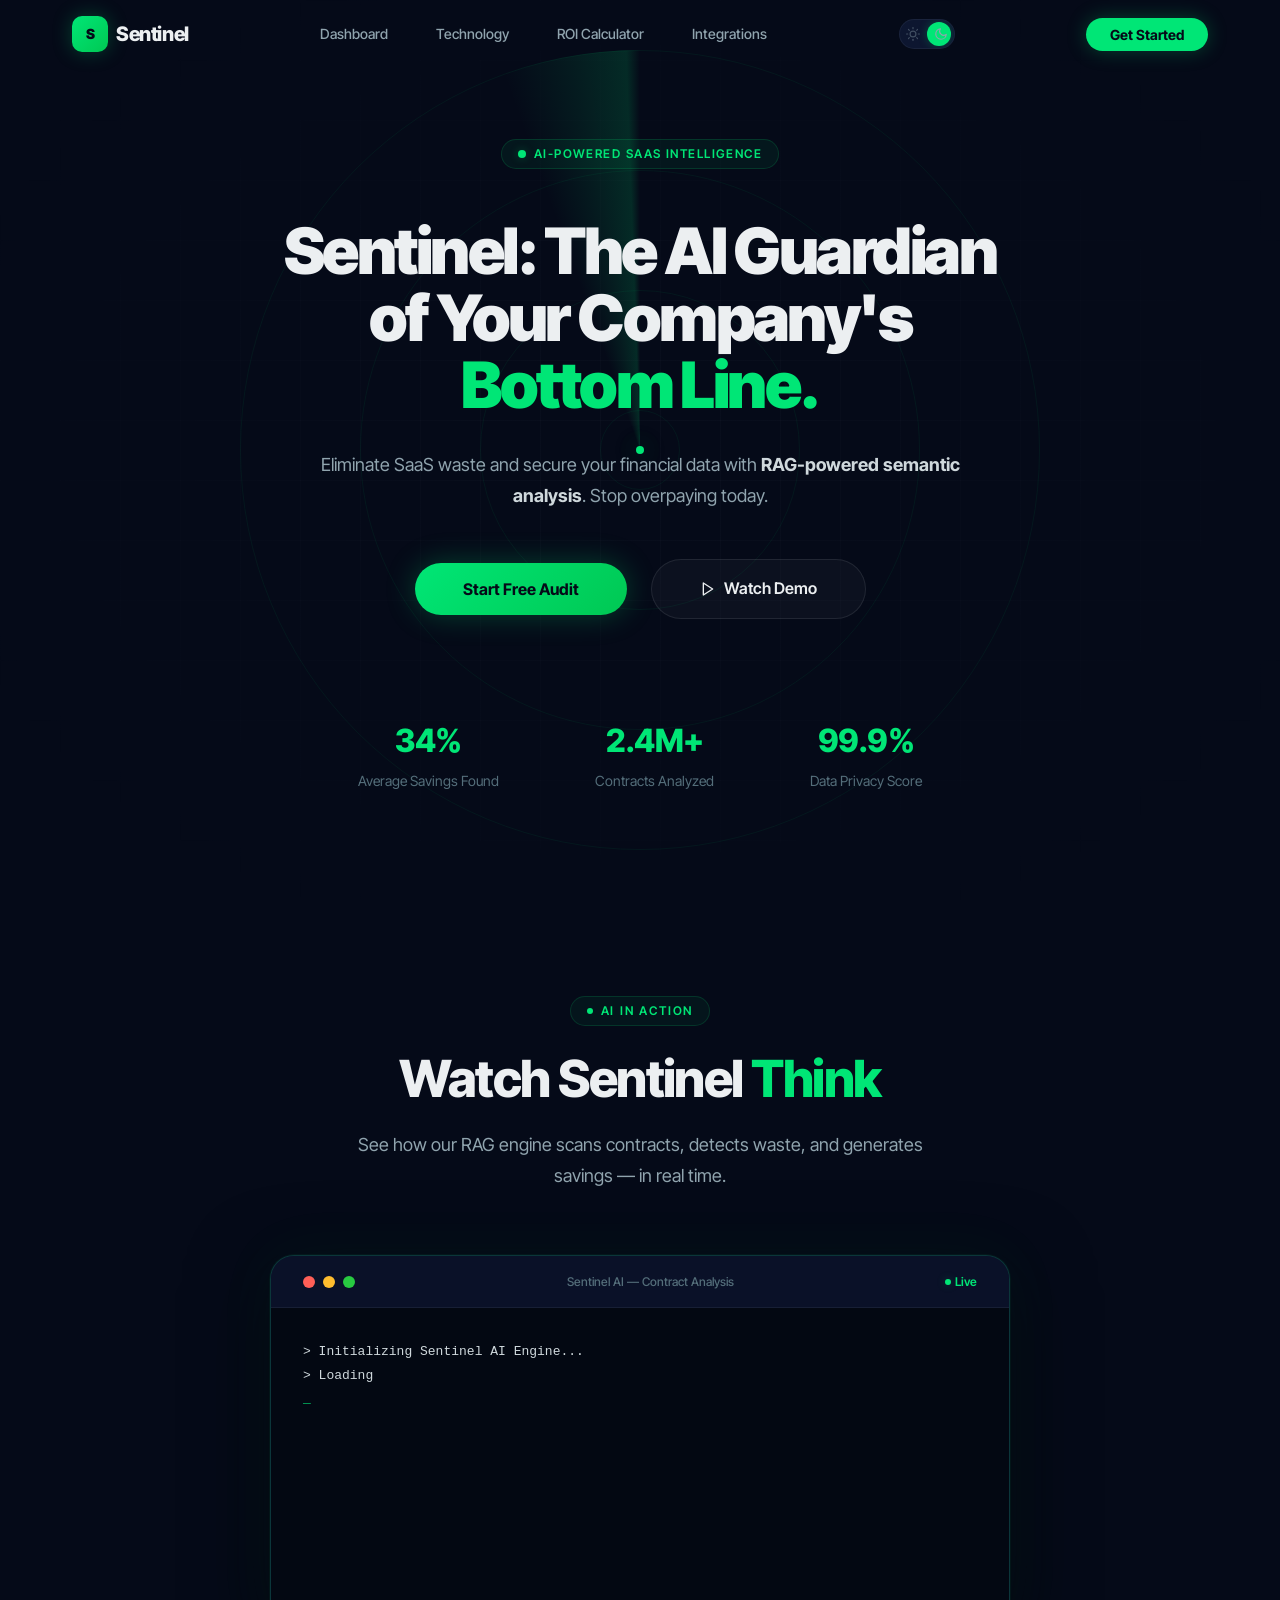
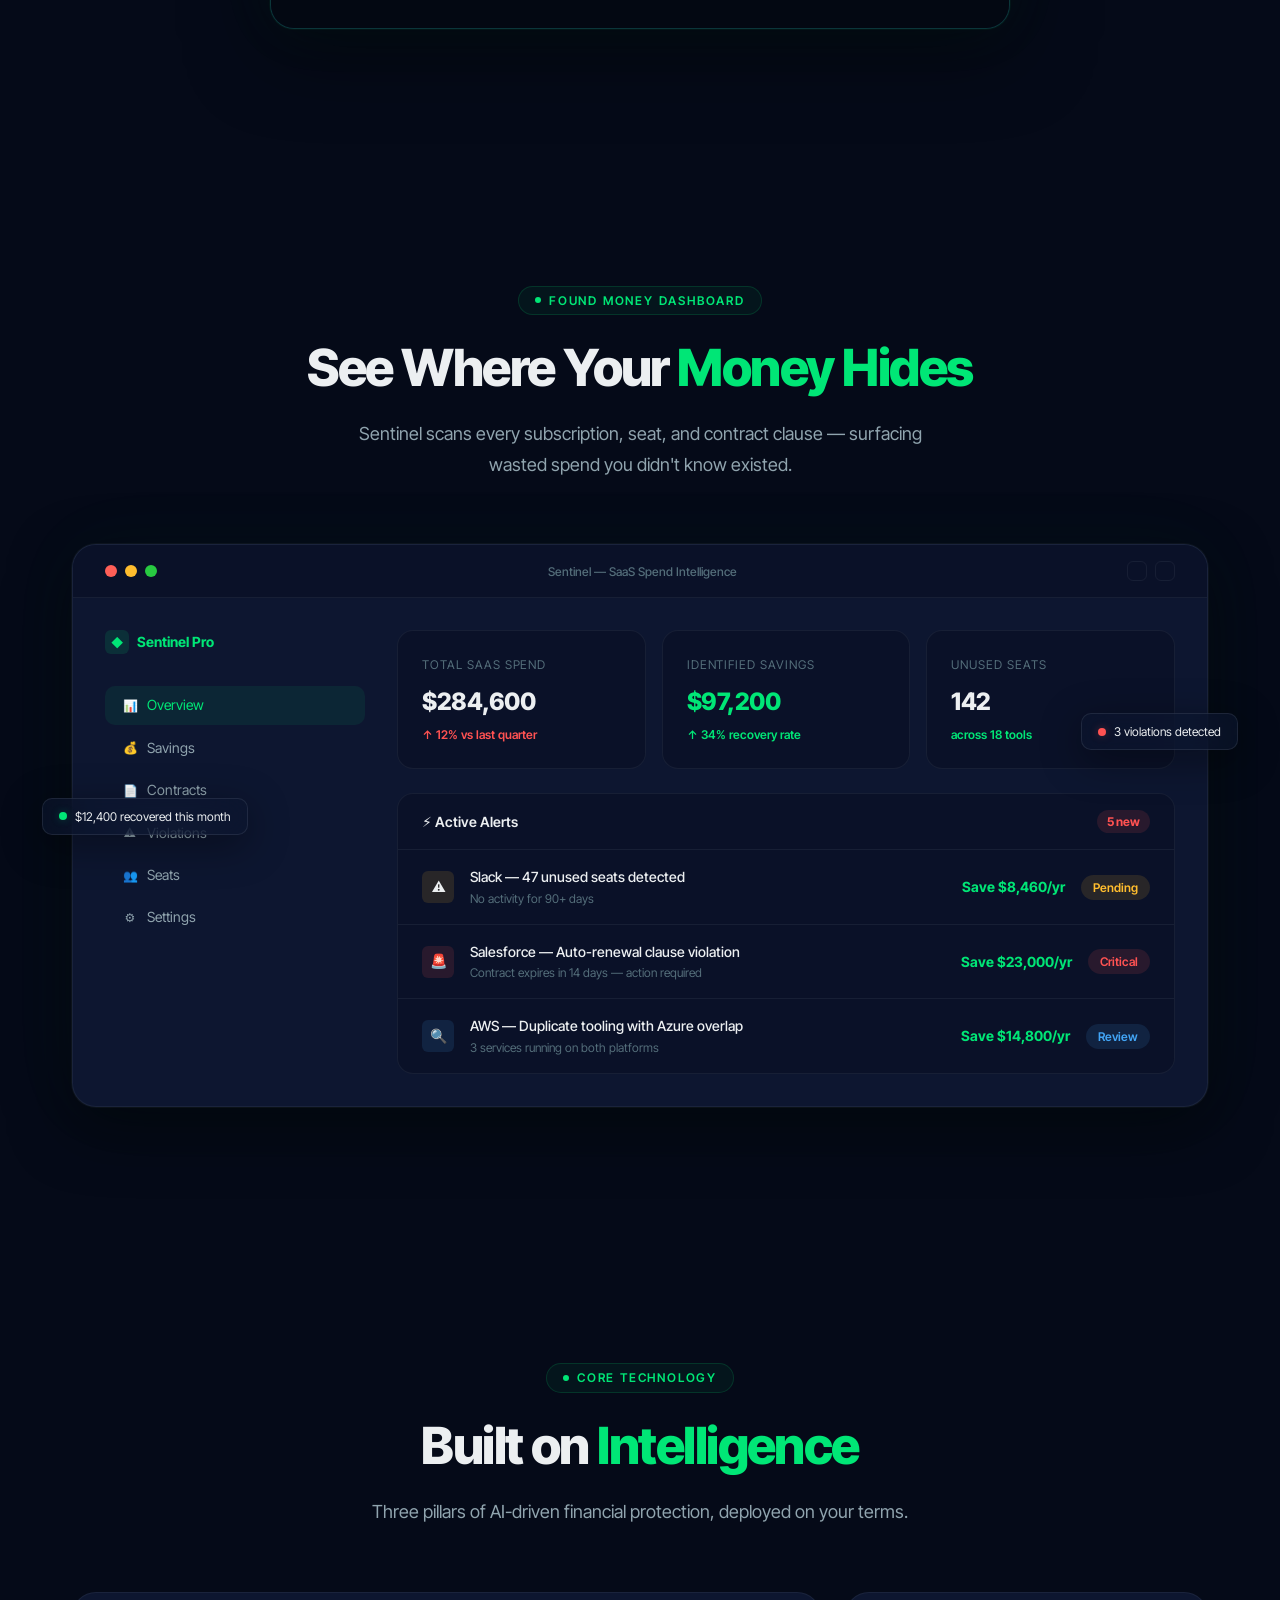
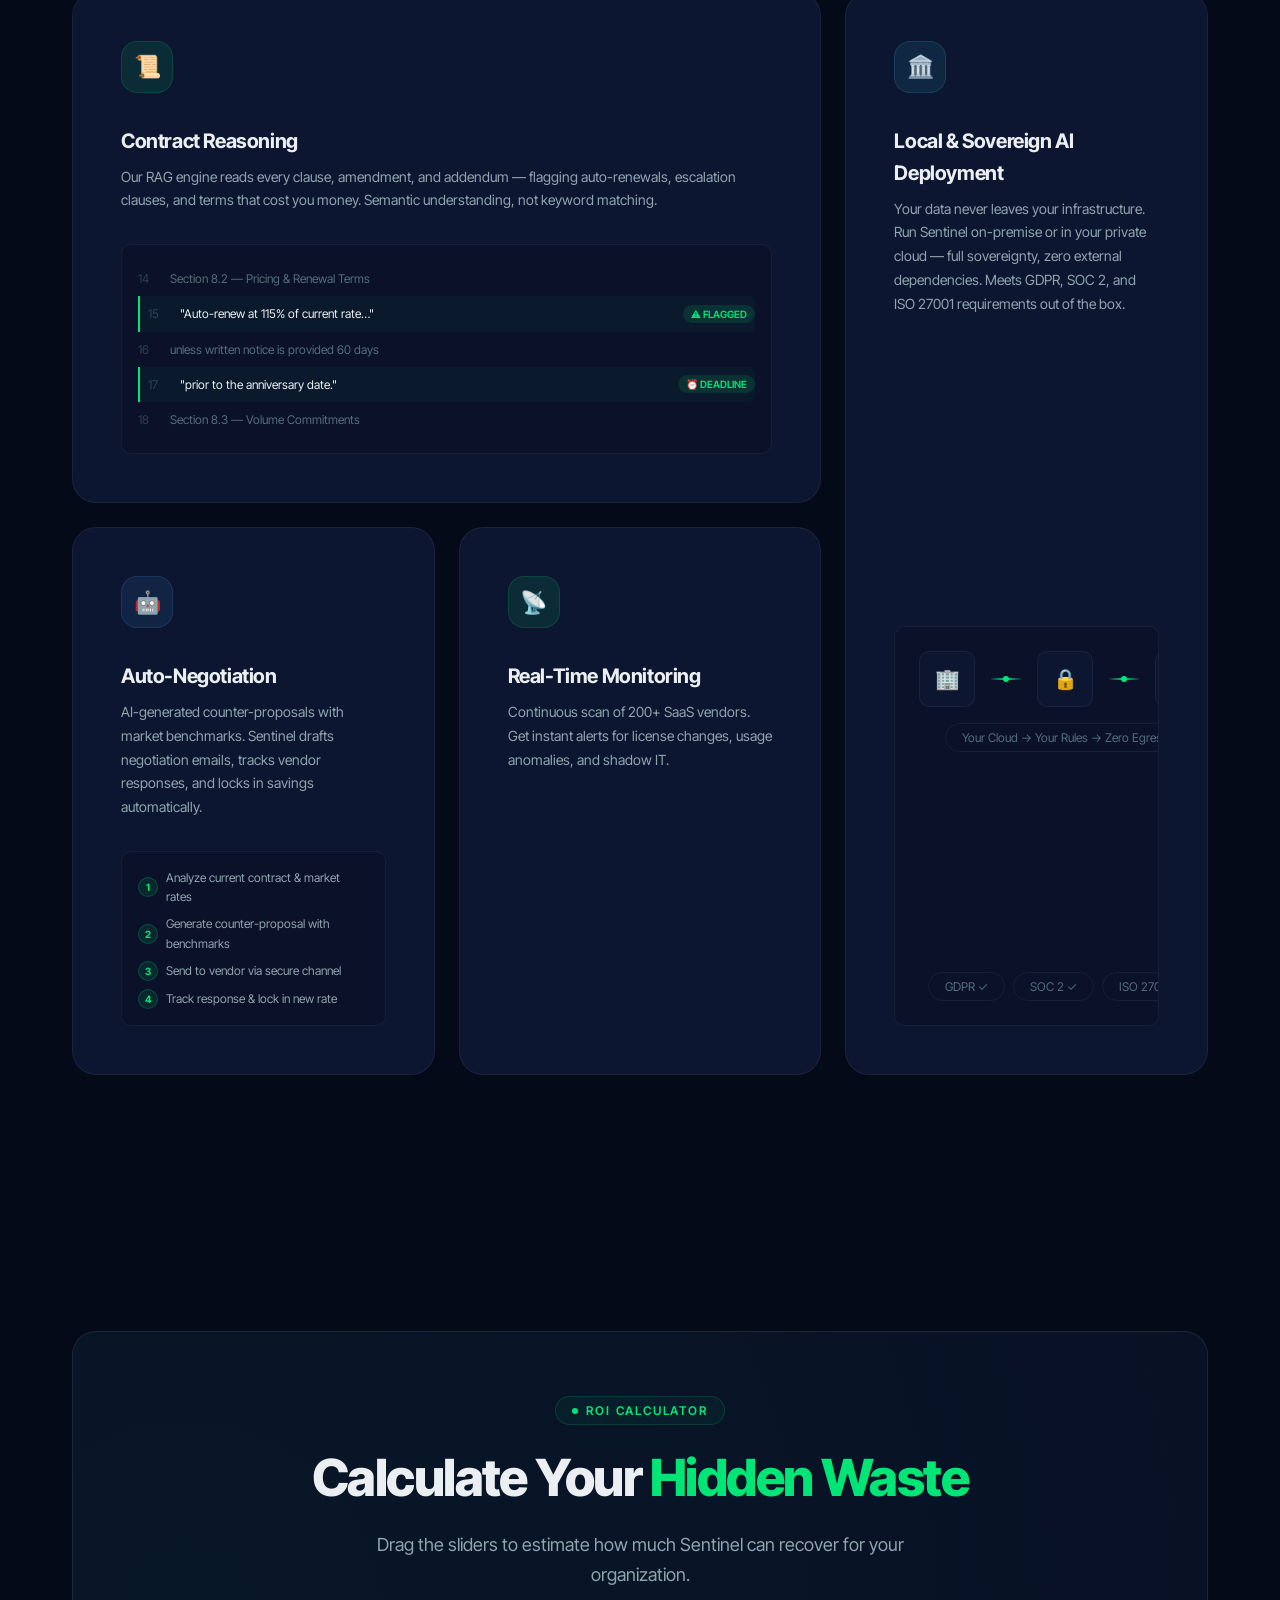
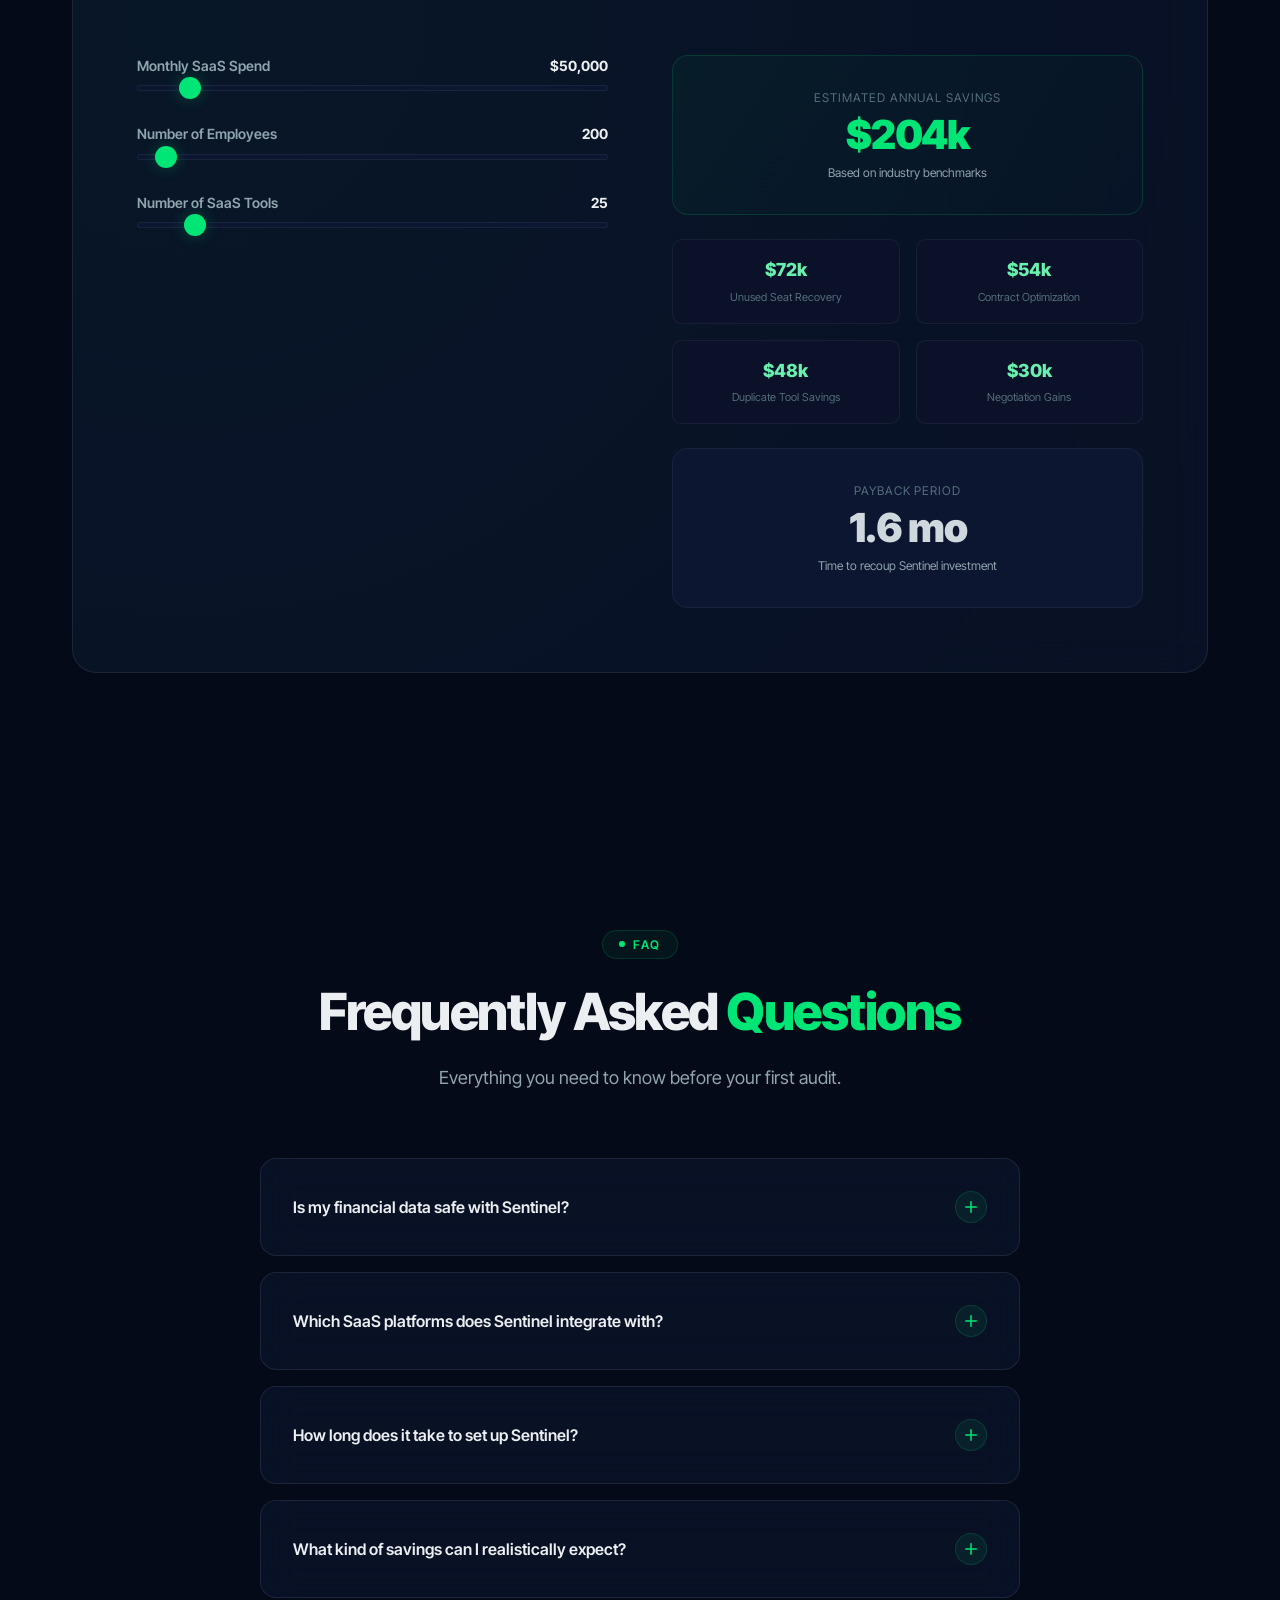
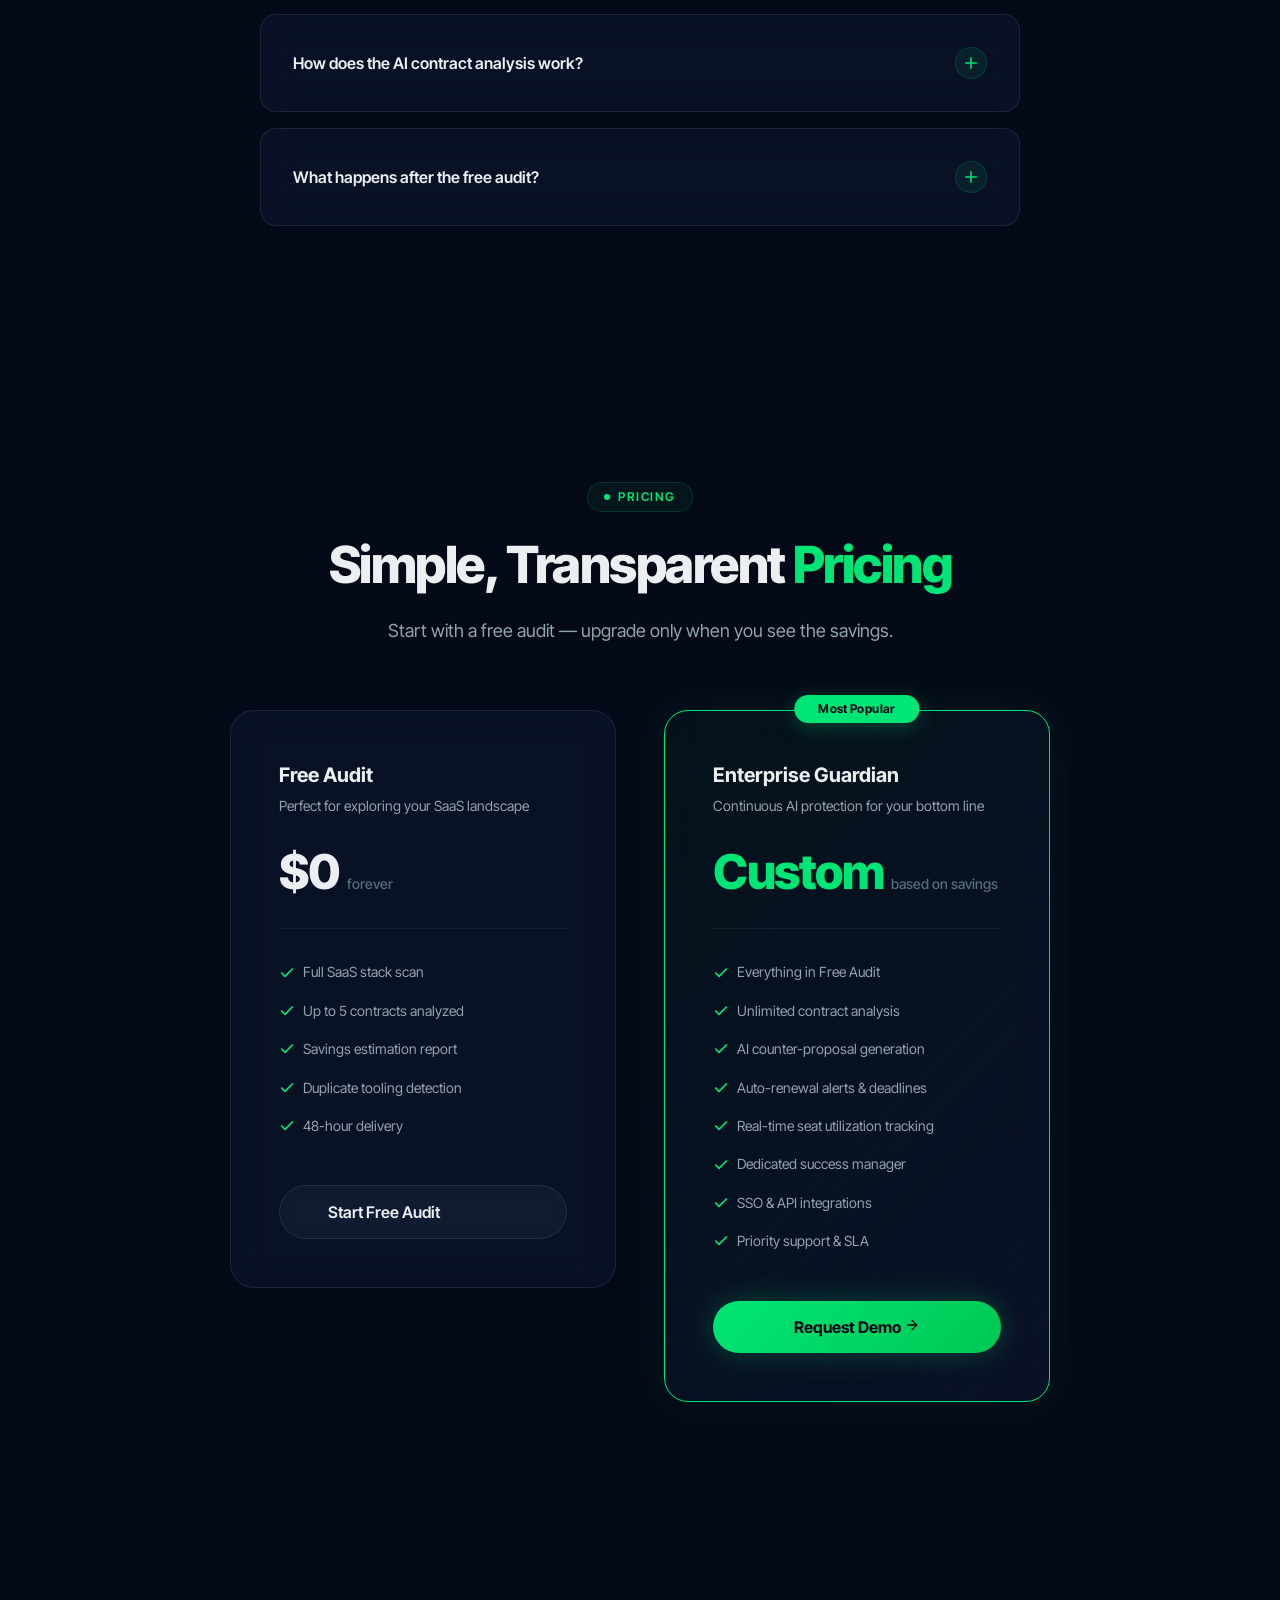
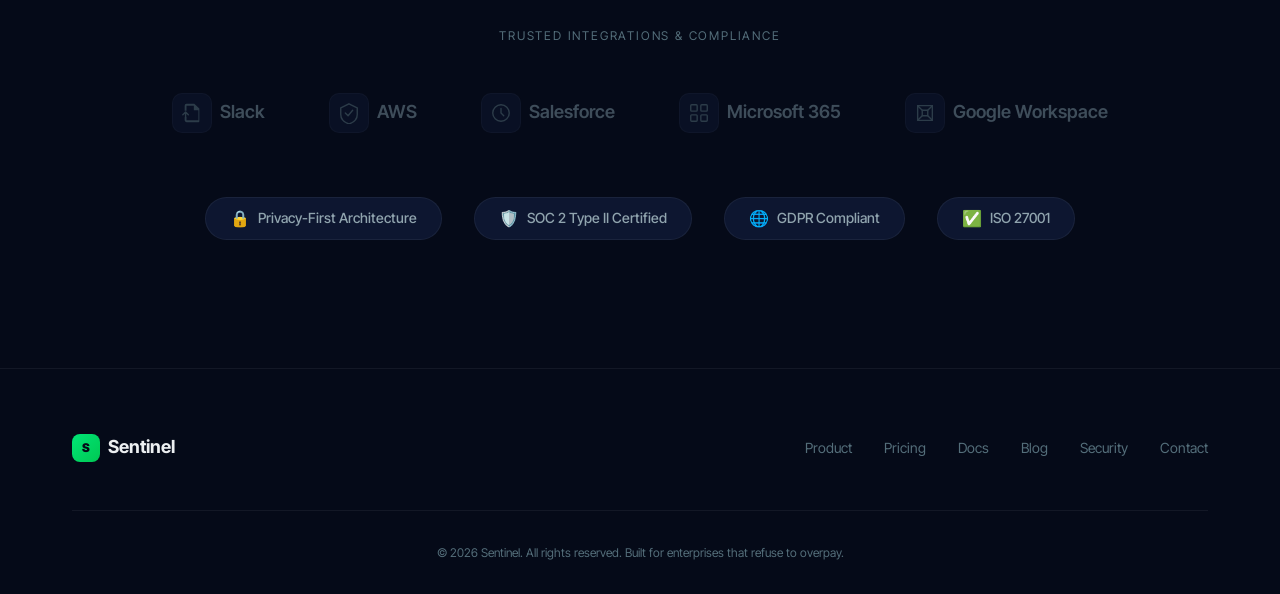
==== commit 95454aa4: "feat: add premium pricing cards section (Free Audit + Enterprise Guardian)" ====
--- a/index.html
+++ b/index.html
@@ -12,6 +12,10 @@
   <link rel="icon" type="image/svg+xml" href="data:image/svg+xml,<svg xmlns='http://www.w3.org/2000/svg' viewBox='0 0 100 100'><rect fill='%23050A18' width='100' height='100' rx='20'/><text x='50' y='68' font-size='56' text-anchor='middle' fill='%2300E676'>S</text></svg>" />
 </head>
 <body>
+
+<!-- Custom AI Cursor -->
+<div class="cursor-dot" id="cursorDot"></div>
+<div class="cursor-ring" id="cursorRing"></div>
 
 <!-- ============================================
      NAVIGATION
@@ -558,6 +562,112 @@
 
 
 <!-- ============================================
+     PRICING
+     ============================================ -->
+<section class="pricing-section reveal" id="pricing">
+  <div class="container">
+    <div class="pricing-header">
+      <span class="section-label"><span class="dot"></span> Pricing</span>
+      <h2 class="section-title">Simple, Transparent <span class="highlight">Pricing</span></h2>
+      <p class="section-subtitle" style="margin: 0 auto;">
+        Start with a free audit — upgrade only when you see the savings.
+      </p>
+    </div>
+
+    <div class="pricing-grid">
+      <!-- Free Audit Card -->
+      <div class="pricing-card">
+        <div class="pricing-card-header">
+          <h3 class="pricing-plan-name">Free Audit</h3>
+          <p class="pricing-plan-desc">Perfect for exploring your SaaS landscape</p>
+        </div>
+        <div class="pricing-price">
+          <span class="pricing-amount">$0</span>
+          <span class="pricing-period">forever</span>
+        </div>
+        <ul class="pricing-features">
+          <li>
+            <svg width="16" height="16" viewBox="0 0 24 24" fill="none" stroke="currentColor" stroke-width="2.5" stroke-linecap="round" stroke-linejoin="round"><polyline points="20 6 9 17 4 12"></polyline></svg>
+            Full SaaS stack scan
+          </li>
+          <li>
+            <svg width="16" height="16" viewBox="0 0 24 24" fill="none" stroke="currentColor" stroke-width="2.5" stroke-linecap="round" stroke-linejoin="round"><polyline points="20 6 9 17 4 12"></polyline></svg>
+            Up to 5 contracts analyzed
+          </li>
+          <li>
+            <svg width="16" height="16" viewBox="0 0 24 24" fill="none" stroke="currentColor" stroke-width="2.5" stroke-linecap="round" stroke-linejoin="round"><polyline points="20 6 9 17 4 12"></polyline></svg>
+            Savings estimation report
+          </li>
+          <li>
+            <svg width="16" height="16" viewBox="0 0 24 24" fill="none" stroke="currentColor" stroke-width="2.5" stroke-linecap="round" stroke-linejoin="round"><polyline points="20 6 9 17 4 12"></polyline></svg>
+            Duplicate tooling detection
+          </li>
+          <li>
+            <svg width="16" height="16" viewBox="0 0 24 24" fill="none" stroke="currentColor" stroke-width="2.5" stroke-linecap="round" stroke-linejoin="round"><polyline points="20 6 9 17 4 12"></polyline></svg>
+            48-hour delivery
+          </li>
+        </ul>
+        <button class="btn-secondary pricing-cta open-modal-btn" style="width: 100%;">
+          Start Free Audit
+        </button>
+      </div>
+
+      <!-- Enterprise Card -->
+      <div class="pricing-card featured">
+        <div class="pricing-badge">Most Popular</div>
+        <div class="pricing-card-header">
+          <h3 class="pricing-plan-name">Enterprise Guardian</h3>
+          <p class="pricing-plan-desc">Continuous AI protection for your bottom line</p>
+        </div>
+        <div class="pricing-price">
+          <span class="pricing-amount">Custom</span>
+          <span class="pricing-period">based on savings</span>
+        </div>
+        <ul class="pricing-features">
+          <li>
+            <svg width="16" height="16" viewBox="0 0 24 24" fill="none" stroke="currentColor" stroke-width="2.5" stroke-linecap="round" stroke-linejoin="round"><polyline points="20 6 9 17 4 12"></polyline></svg>
+            Everything in Free Audit
+          </li>
+          <li>
+            <svg width="16" height="16" viewBox="0 0 24 24" fill="none" stroke="currentColor" stroke-width="2.5" stroke-linecap="round" stroke-linejoin="round"><polyline points="20 6 9 17 4 12"></polyline></svg>
+            Unlimited contract analysis
+          </li>
+          <li>
+            <svg width="16" height="16" viewBox="0 0 24 24" fill="none" stroke="currentColor" stroke-width="2.5" stroke-linecap="round" stroke-linejoin="round"><polyline points="20 6 9 17 4 12"></polyline></svg>
+            AI counter-proposal generation
+          </li>
+          <li>
+            <svg width="16" height="16" viewBox="0 0 24 24" fill="none" stroke="currentColor" stroke-width="2.5" stroke-linecap="round" stroke-linejoin="round"><polyline points="20 6 9 17 4 12"></polyline></svg>
+            Auto-renewal alerts & deadlines
+          </li>
+          <li>
+            <svg width="16" height="16" viewBox="0 0 24 24" fill="none" stroke="currentColor" stroke-width="2.5" stroke-linecap="round" stroke-linejoin="round"><polyline points="20 6 9 17 4 12"></polyline></svg>
+            Real-time seat utilization tracking
+          </li>
+          <li>
+            <svg width="16" height="16" viewBox="0 0 24 24" fill="none" stroke="currentColor" stroke-width="2.5" stroke-linecap="round" stroke-linejoin="round"><polyline points="20 6 9 17 4 12"></polyline></svg>
+            Dedicated success manager
+          </li>
+          <li>
+            <svg width="16" height="16" viewBox="0 0 24 24" fill="none" stroke="currentColor" stroke-width="2.5" stroke-linecap="round" stroke-linejoin="round"><polyline points="20 6 9 17 4 12"></polyline></svg>
+            SSO & API integrations
+          </li>
+          <li>
+            <svg width="16" height="16" viewBox="0 0 24 24" fill="none" stroke="currentColor" stroke-width="2.5" stroke-linecap="round" stroke-linejoin="round"><polyline points="20 6 9 17 4 12"></polyline></svg>
+            Priority support & SLA
+          </li>
+        </ul>
+        <button class="btn-primary pricing-cta open-modal-btn" style="width: 100%;">
+          Request Demo
+          <svg width="16" height="16" viewBox="0 0 24 24" fill="none" stroke="currentColor" stroke-width="2" stroke-linecap="round" stroke-linejoin="round"><line x1="5" y1="12" x2="19" y2="12"></line><polyline points="12 5 19 12 12 19"></polyline></svg>
+        </button>
+      </div>
+    </div>
+  </div>
+</section>
+
+
+<!-- ============================================
      TRUST BAR
      ============================================ -->
 <section class="trust-section reveal" id="trust">
--- a/index.min.css
+++ b/index.min.css
@@ -1 +1 @@
-@import url(https://fonts.googleapis.com/css2?family=Inter+Tight:wght@300;400;500;600;700;800;900&display=swap);@keyframes radar-spin{0%{transform:rotate(0deg)}to{transform:rotate(360deg)}}@keyframes pulse-dot{0%,to{opacity:1;transform:scale(1)}50%{opacity:.5;transform:scale(.7)}}@keyframes fade-in-up{0%{opacity:0;transform:translateY(30px)}to{opacity:1;transform:translateY(0)}}@keyframes float-annotation{0%,to{transform:translateY(0)}50%{transform:translateY(-8px)}}@keyframes particle-float{0%{opacity:0;transform:translateY(0) scale(0)}20%{opacity:.6;transform:translateY(-10px) scale(1)}80%{opacity:.3;transform:translateY(-50px) scale(.8)}to{opacity:0;transform:translateY(-80px) scale(0)}}@keyframes glow-pulse{0%,to{box-shadow:0 0 20px var(--emerald-glow)}50%{box-shadow:0 0 40px var(--emerald-glow),0 0 60px rgba(0,230,118,.1)}}@keyframes shimmer{0%{background-position:-200%0}to{background-position:200%0}}@keyframes scan-line{0%{top:-2px}to{top:100%}}@keyframes dashboard-float{0%,to{transform:translateY(0)}50%{transform:translateY(-12px)}}@keyframes glass-shimmer{0%{transform:translateX(-100%) skewX(-15deg);opacity:0}40%{opacity:1}to{transform:translateX(200%) skewX(-15deg);opacity:0}}@keyframes blink-cursor{0%,to{opacity:1}50%{opacity:0}}@keyframes term-line-in{0%{opacity:0;transform:translateY(4px)}to{opacity:1;transform:translateY(0)}}:root{--bg-deep:#050A18;--bg-surface:#0A1128;--bg-card:#0D1630;--bg-card-hover:#111D3D;--silver:#B0BEC5;--silver-bright:#CFD8DC;--silver-dim:#78909C;--emerald:#00E676;--emerald-bright:#69F0AE;--emerald-dim:#00C853;--emerald-glow:rgba(0, 230, 118, 0.25);--accent-blue:#42A5F5;--accent-cyan:#26C6DA;--text-primary:#ECEFF1;--text-secondary:#90A4AE;--text-muted:#546E7A;--border-subtle:rgba(176, 190, 197, 0.08);--border-glow:rgba(0, 230, 118, 0.15);--glass-bg:rgba(13, 22, 48, 0.6);--glass-border:rgba(176, 190, 197, 0.12);--glass-blur:20px;--space-xs:0.25rem;--space-sm:0.5rem;--space-md:1rem;--space-lg:1.5rem;--space-xl:2rem;--space-2xl:3rem;--space-3xl:4rem;--space-4xl:6rem;--space-5xl:8rem;--text-xs:0.75rem;--text-sm:0.875rem;--text-base:1rem;--text-lg:1.125rem;--text-xl:1.25rem;--text-2xl:1.5rem;--text-3xl:2rem;--text-4xl:2.5rem;--text-5xl:3.25rem;--text-6xl:4rem;--radius-sm:6px;--radius-md:10px;--radius-lg:16px;--radius-xl:24px;--radius-full:9999px;--ease-smooth:cubic-bezier(0.25, 0.46, 0.45, 0.94);--ease-premium:cubic-bezier(0.22, 1, 0.36, 1);--ease-bounce:cubic-bezier(0.34, 1.56, 0.64, 1);--duration-fast:150ms;--duration-normal:300ms;--duration-premium:700ms;--duration-slow:600ms}[data-theme=light]{--bg-deep:#F4F6FA;--bg-surface:#FFFFFF;--bg-card:#FFFFFF;--bg-card-hover:#F0F2F7;--silver:#64748B;--silver-bright:#334155;--silver-dim:#94A3B8;--emerald:#059669;--emerald-bright:#10B981;--emerald-dim:#047857;--emerald-glow:rgba(5, 150, 105, 0.2);--accent-blue:#2563EB;--accent-cyan:#0891B2;--text-primary:#0F172A;--text-secondary:#475569;--text-muted:#94A3B8;--border-subtle:rgba(15, 23, 42, 0.08);--border-glow:rgba(5, 150, 105, 0.2);--glass-bg:rgba(255, 255, 255, 0.7);--glass-border:rgba(15, 23, 42, 0.08)}*,::after,::before{margin:0;padding:0;box-sizing:border-box}html{scroll-behavior:smooth;-webkit-font-smoothing:antialiased;-moz-osx-font-smoothing:grayscale}body{font-family:"Inter Tight",system-ui,sans-serif;background:var(--bg-deep);line-height:1.6;overflow-x:hidden;transition:background .4s ease,color .4s ease}a{color:inherit;text-decoration:none}img{max-width:100%;display:block}button{cursor:pointer;border:0;background:0 0}button,input,select{font-family:inherit;color:inherit}.container{width:100%;max-width:1200px;margin:0 auto;padding:0 var(--space-xl)}.section-label{display:inline-flex;align-items:center;gap:var(--space-sm);font-size:var(--text-xs);font-weight:600;text-transform:uppercase;letter-spacing:.15em;color:var(--emerald);margin-bottom:var(--space-lg);padding:var(--space-xs) var(--space-md);border:1px solid var(--border-glow);border-radius:var(--radius-full);background:rgba(0,230,118,.05)}.section-label .dot{width:6px;height:6px;border-radius:50%;background:var(--emerald);animation:pulse-dot 2s ease-in-out infinite}.section-title{font-size:clamp(var(--text-3xl),4vw,var(--text-5xl));font-weight:800;line-height:1.1;letter-spacing:-.03em;color:var(--text-primary);margin-bottom:var(--space-lg)}.section-subtitle{font-size:var(--text-lg);color:var(--text-secondary);max-width:600px;line-height:1.7}.highlight{color:var(--emerald);position:relative}.highlight-silver{color:var(--silver-bright)}.reveal{opacity:0;transform:translateY(30px);transition:opacity var(--duration-premium) var(--ease-premium),transform var(--duration-premium) var(--ease-premium)}.reveal.visible{opacity:1;transform:translateY(0)}.reveal-delay-1{transition-delay:100ms}.reveal-delay-2{transition-delay:200ms}.reveal-delay-3{transition-delay:300ms}.reveal-delay-4{transition-delay:400ms}.nav{position:fixed;top:0;left:0;right:0;z-index:100;padding:var(--space-md)0;transition:background var(--duration-normal) var(--ease-smooth),backdrop-filter var(--duration-normal) var(--ease-smooth)}.nav.scrolled{background:rgba(5,10,24,.85);backdrop-filter:blur(20px);border-bottom:1px solid var(--border-subtle)}[data-theme=light] .nav.scrolled{background:rgba(255,255,255,.85)}.nav-inner{justify-content:space-between}.nav-inner,.nav-links,.nav-logo,.nav-logo .logo-icon{display:flex;align-items:center}.nav-logo{gap:var(--space-sm);font-size:var(--text-xl);font-weight:800;letter-spacing:-.02em}.nav-logo .logo-icon{width:36px;height:36px;border-radius:var(--radius-md);background:linear-gradient(135deg,var(--emerald),var(--emerald-dim));justify-content:center;color:var(--bg-deep);font-weight:900;box-shadow:0 0 20px var(--emerald-glow)}.nav-links{gap:var(--space-2xl);list-style:none}.nav-cta,.nav-links a,.nav-logo .logo-icon{font-size:var(--text-sm)}.nav-links a{font-weight:500;color:var(--text-secondary);transition:color var(--duration-fast);position:relative}.footer-links a:hover,.nav-links a:hover,body{color:var(--text-primary)}.nav-links a::after{content:"";position:absolute;bottom:-4px;left:0;width:0;height:2px;background:var(--emerald);transition:width var(--duration-normal) var(--ease-smooth)}.nav-links a:hover::after{width:100%}.nav-cta{padding:var(--space-sm) var(--space-lg);background:var(--emerald);color:var(--bg-deep);font-weight:700;border-radius:var(--radius-full);transition:all var(--duration-normal) var(--ease-smooth);box-shadow:0 0 20px var(--emerald-glow)}.nav-cta:hover{transform:translateY(-2px);box-shadow:0 4px 30px var(--emerald-glow)}.nav-toggle{display:none;flex-direction:column;gap:5px;width:28px;cursor:pointer}.nav-toggle span{width:100%;height:2px;background:var(--text-primary);border-radius:2px;transition:all var(--duration-normal)}.theme-toggle,.theme-toggle-track{position:relative;display:flex;align-items:center}.theme-toggle{background:0 0;border:0;cursor:pointer;padding:0}.theme-toggle-track{width:56px;height:30px;background:var(--bg-card);border:1px solid var(--border-subtle);border-radius:var(--radius-full);justify-content:space-between;padding:0 6px;transition:all .4s ease;overflow:hidden}.theme-toggle-track:hover{border-color:var(--emerald);box-shadow:0 0 12px var(--emerald-glow)}.theme-toggle-icon{display:flex;align-items:center;justify-content:center;z-index:1;transition:opacity .3s ease,transform .3s ease;color:var(--text-secondary)}.theme-toggle-icon.sun{opacity:.4}.theme-toggle-icon.moon,[data-theme=light] .theme-toggle-icon.sun{opacity:1}[data-theme=light] .theme-toggle-icon.moon{opacity:.4}.theme-toggle-thumb{position:absolute;right:3px;width:24px;height:24px;border-radius:50%;background:var(--emerald);box-shadow:0 0 10px var(--emerald-glow);transition:all .4s cubic-bezier(.34,1.56,.64,1)}[data-theme=light] .theme-toggle-thumb{right:calc(100% - 27px)}.bento-card,.dash-alerts,.dash-card,.dash-nav-item,.dash-titlebar,.dashboard-frame,.footer,.nav,.roi-mini-stat,.roi-result-card,.roi-wrapper,.section-label,.server-node,.sovereign-label,.trust-badge,.trust-logo .logo-glyph{transition:background .4s ease,border-color .4s ease,color .4s ease,box-shadow .4s ease}[data-theme=light] .dashboard-frame{box-shadow:0 0 0 1px rgba(0,0,0,.04),0 20px 60px rgba(0,0,0,.08),0 0 0 transparent}[data-theme=light] .bento-card:hover{box-shadow:0 20px 60px rgba(0,0,0,.08)}[data-theme=light] .btn-primary,[data-theme=light] .nav-cta{color:#fff}[data-theme=light] .hero-grid-overlay{background-image:linear-gradient(rgba(0,0,0,.03) 1px,transparent 1px),linear-gradient(90deg,rgba(0,0,0,.03) 1px,transparent 1px)}[data-theme=light] .radar-ring{border-color:rgba(5,150,105,.08)}[data-theme=light] .radar-sweep{background:conic-gradient(from 0deg,transparent 0deg,transparent 340deg,rgba(5,150,105,.06) 350deg,rgba(5,150,105,.12) 358deg,transparent 360deg)}[data-theme=light] .dash-alert-row:hover{background:rgba(0,0,0,.02)}[data-theme=light] .btn-secondary{background:rgba(0,0,0,.03)}[data-theme=light] .btn-secondary:hover{background:rgba(0,0,0,.06)}[data-theme=light] .clause-line.flagged{background:rgba(5,150,105,.06)}.hero{position:relative;min-height:100vh;display:flex;align-items:center;padding:var(--space-5xl)0 var(--space-4xl);overflow:hidden}.hero-radar,.radar-ring{position:absolute;border-radius:50%}.hero-radar{top:50%;left:50%;transform:translate(-50%,-50%);width:800px;height:800px;pointer-events:none;z-index:0}.radar-ring{border:1px solid rgba(0,230,118,.06)}.radar-ring:nth-child(1){inset:0}.radar-ring:nth-child(2){inset:15%}.radar-ring:nth-child(3){inset:30%}.radar-ring:nth-child(4){inset:45%}.radar-center-dot,.radar-sweep{position:absolute;border-radius:50%}.radar-sweep{inset:0;background:conic-gradient(from 0deg,transparent 0deg,transparent 340deg,rgba(0,230,118,.08) 350deg,rgba(0,230,118,.15) 358deg,transparent 360deg);animation:radar-spin 4s linear infinite}.radar-center-dot{top:50%;left:50%;width:8px;height:8px;background:var(--emerald);transform:translate(-50%,-50%);box-shadow:0 0 20px var(--emerald-glow),0 0 40px var(--emerald-glow)}.hero-grid-overlay{background-image:linear-gradient(rgba(176,190,197,.03) 1px,transparent 1px),linear-gradient(90deg,rgba(176,190,197,.03) 1px,transparent 1px);background-size:60px 60px;mask-image:radial-gradient(ellipse 60% 60%at 50% 50%,#000,transparent);-webkit-mask-image:radial-gradient(ellipse 60% 60%at 50% 50%,#000,transparent)}.hero-grid-overlay,.hero-particles{position:absolute;inset:0;pointer-events:none;z-index:0}.particle{position:absolute;width:3px;height:3px;background:var(--emerald);border-radius:50%;opacity:0;animation:particle-float 6s ease-in-out infinite}.particle:nth-child(1){left:15%;top:30%;animation-delay:0s}.particle:nth-child(2){left:75%;top:20%;animation-delay:1s}.particle:nth-child(3){left:40%;top:60%;animation-delay:2s}.particle:nth-child(4){left:85%;top:50%;animation-delay:3s}.particle:nth-child(5){left:25%;top:70%;animation-delay:4s}.particle:nth-child(6){left:60%;top:80%;animation-delay:5s}.particle:nth-child(7){left:10%;top:50%;animation-delay:1.5s}.particle:nth-child(8){left:90%;top:35%;animation-delay:3.5s}.hero-content{position:relative;z-index:1;text-align:center;max-width:900px;margin:0 auto}.hero-badge{display:inline-flex;align-items:center;gap:var(--space-sm);padding:var(--space-xs) var(--space-md);background:rgba(0,230,118,.06);border:1px solid var(--border-glow);border-radius:var(--radius-full);font-size:var(--text-xs);font-weight:600;color:var(--emerald);text-transform:uppercase;letter-spacing:.12em;margin-bottom:var(--space-2xl);animation:fade-in-up .8s var(--ease-smooth) both}.hero-badge .badge-pulse{width:8px;height:8px;border-radius:50%;background:var(--emerald);animation:pulse-dot 2s ease-in-out infinite;box-shadow:0 0 8px var(--emerald-glow)}.hero h1{font-size:clamp(var(--text-4xl),5.5vw,var(--text-6xl));font-weight:900;line-height:1.05;letter-spacing:-.04em;margin-bottom:var(--space-xl);animation:fade-in-up .8s var(--ease-smooth) .15s both}.hero h1 .line{display:block}.hero-sub{font-size:clamp(var(--text-base),1.8vw,var(--text-lg));color:var(--text-secondary);max-width:680px;margin:0 auto var(--space-2xl);line-height:1.7;animation:fade-in-up .8s var(--ease-smooth) .3s both}.hero-actions{display:flex;align-items:center;justify-content:center;gap:var(--space-lg);animation:fade-in-up .8s var(--ease-smooth) .45s both;flex-wrap:wrap}.btn-primary,.btn-secondary{padding:var(--space-md) var(--space-2xl);font-size:var(--text-base);border-radius:var(--radius-full);transition:all var(--duration-normal) var(--ease-smooth)}.btn-primary{background:linear-gradient(135deg,var(--emerald),var(--emerald-dim));color:var(--bg-deep);font-weight:700;box-shadow:0 0 30px var(--emerald-glow);position:relative;overflow:hidden}.btn-primary::before{content:"";position:absolute;inset:0;background:linear-gradient(135deg,transparent,rgba(255,255,255,.2),transparent);transform:translateX(-100%);transition:transform .5s}.btn-primary:hover{transform:translateY(-3px);box-shadow:0 6px 40px var(--emerald-glow),0 0 60px rgba(0,230,118,.15)}.btn-primary:hover::before{transform:translateX(100%)}.btn-secondary{border:1px solid var(--glass-border);color:var(--text-primary);font-weight:600;backdrop-filter:blur(8px);background:rgba(255,255,255,.03);display:flex;align-items:center;gap:var(--space-sm)}.btn-secondary:hover{border-color:var(--silver-dim);background:rgba(255,255,255,.06);transform:translateY(-2px)}.hero-stats{display:flex;justify-content:center;gap:var(--space-4xl);margin-top:var(--space-4xl);animation:fade-in-up .8s var(--ease-smooth) .6s both}.dashboard-section .container,.hero-stat{text-align:center}.hero-stat-value{font-size:var(--text-3xl);font-weight:800;color:var(--emerald);letter-spacing:-.02em}.hero-stat-label{font-size:var(--text-sm);color:var(--text-muted);margin-top:var(--space-xs)}.dashboard-section{padding:var(--space-5xl)0;position:relative}.dashboard-mockup{margin-top:var(--space-3xl);position:relative;animation:dashboard-float 6s ease-in-out infinite}.dashboard-frame{background:var(--bg-card);border:1px solid var(--border-subtle);border-radius:var(--radius-xl);overflow:hidden;box-shadow:0 0 0 1px rgba(176,190,197,.05),0 20px 60px rgba(0,0,0,.5),0 0 80px rgba(0,230,118,.04);position:relative}.dash-titlebar{display:flex;align-items:center;justify-content:space-between;padding:var(--space-md) var(--space-xl);background:var(--bg-surface);border-bottom:1px solid var(--border-subtle)}.dash-dots{display:flex;gap:8px}.dash-dots span{width:12px;height:12px;border-radius:50%}.dash-dots span:nth-child(1){background:#ff5f57}.dash-dots span:nth-child(2){background:#ffbd2e}.dash-dots span:nth-child(3){background:#28ca41}.dash-titlebar-text{font-size:var(--text-xs);color:var(--text-muted);font-weight:500}.dash-titlebar-actions{display:flex;gap:var(--space-sm)}.dash-titlebar-actions span{width:20px;height:20px;border:1px solid var(--border-subtle);border-radius:var(--radius-sm)}.dash-content{padding:var(--space-xl);display:grid;grid-template-columns:260px 1fr;gap:var(--space-xl);min-height:440px}.dash-sidebar{text-align:left}.dash-nav-item,.dash-sidebar-header{display:flex;align-items:center;gap:var(--space-sm);font-size:var(--text-sm)}.dash-sidebar-header{font-weight:700;margin-bottom:var(--space-xl);color:var(--emerald)}.dash-sidebar-header .icon{width:24px;height:24px;background:rgba(0,230,118,.12);border-radius:var(--radius-sm);display:flex;align-items:center;justify-content:center;font-size:12px}.dash-nav-item{padding:var(--space-sm) var(--space-md);border-radius:var(--radius-md);color:var(--text-secondary);margin-bottom:4px;transition:all var(--duration-fast)}.dash-nav-item.active{background:rgba(0,230,118,.08);color:var(--emerald)}.dash-nav-item .nav-icon{width:18px;text-align:center;font-size:12px}.dash-main{display:flex;flex-direction:column;gap:var(--space-lg);text-align:left}.dash-top-cards{display:grid;grid-template-columns:repeat(3,1fr);gap:var(--space-md)}.dash-card{background:var(--bg-surface);border:1px solid var(--border-subtle);border-radius:var(--radius-lg);padding:var(--space-lg);position:relative;overflow:hidden}.dash-card-label{font-size:var(--text-xs);color:var(--text-muted);text-transform:uppercase;letter-spacing:.08em;margin-bottom:var(--space-sm)}.dash-card-value{font-size:var(--text-2xl);font-weight:800;letter-spacing:-.02em}.dash-card-change,.dash-card-value.savings{color:var(--emerald)}.dash-card-change{font-size:var(--text-xs);margin-top:var(--space-xs);font-weight:600}.dash-card-change.negative{color:#ff5252}.dash-card .sparkline{position:absolute;bottom:0;right:0;width:60%;height:40px;opacity:.3}.dash-alerts{background:var(--bg-surface);border:1px solid var(--border-subtle);border-radius:var(--radius-lg);overflow:hidden}.dash-alert-header{display:flex;align-items:center;justify-content:space-between;padding:var(--space-md) var(--space-lg);border-bottom:1px solid var(--border-subtle);font-size:var(--text-sm);font-weight:600}.dash-alert-count{background:rgba(255,82,82,.12);color:#ff5252;font-size:var(--text-xs);padding:2px 10px;border-radius:var(--radius-full);font-weight:700}.dash-alert-row{display:grid;grid-template-columns:auto 1fr auto auto;gap:var(--space-md);align-items:center;padding:var(--space-md) var(--space-lg);border-bottom:1px solid var(--border-subtle);font-size:var(--text-sm);transition:background var(--duration-fast)}.dash-alert-row:last-child{border-bottom:none}.dash-alert-row:hover{background:rgba(255,255,255,.02);box-shadow:inset 3px 0 0 var(--emerald),0 0 20px rgba(0,230,118,.05)}.alert-icon{width:32px;height:32px;border-radius:var(--radius-sm);display:flex;align-items:center;justify-content:center;font-size:14px}.alert-icon.warning{background:rgba(255,189,46,.12)}.alert-icon.danger{background:rgba(255,82,82,.12)}.alert-icon.info{background:rgba(66,165,245,.12)}.alert-text-primary{font-weight:500}.alert-text-secondary{font-size:var(--text-xs);color:var(--text-muted)}.alert-savings{color:var(--emerald);font-weight:700;font-size:var(--text-sm)}.alert-status,.clause-line.flagged .tag{border-radius:var(--radius-full);font-weight:600}.alert-status{padding:3px 12px;font-size:var(--text-xs)}.alert-status.pending{background:rgba(255,189,46,.12);color:#ffbd2e}.alert-status.critical{background:rgba(255,82,82,.12);color:#ff5252}.alert-status.review{background:rgba(66,165,245,.12);color:var(--accent-blue)}.dash-annotation{position:absolute;background:var(--glass-bg);backdrop-filter:blur(16px);border:1px solid var(--glass-border);border-radius:var(--radius-md);padding:var(--space-sm) var(--space-md);font-size:var(--text-xs);color:var(--text-primary);display:flex;align-items:center;gap:var(--space-sm);box-shadow:0 10px 40px rgba(0,0,0,.4);animation:float-annotation 3s ease-in-out infinite;z-index:2}.dash-annotation.left{left:-30px;top:45%;animation-delay:0s}.dash-annotation.right{right:-30px;top:30%;animation-delay:1.5s}.annotation-dot{width:8px;height:8px;border-radius:50%;flex-shrink:0}.annotation-dot.green{background:var(--emerald);box-shadow:0 0 8px var(--emerald-glow)}.annotation-dot.red{background:#ff5252;box-shadow:0 0 8px rgba(255,82,82,.3)}.tech-section{padding:var(--space-5xl)0;position:relative}.tech-section .section-header{text-align:center;margin-bottom:var(--space-3xl)}.bento-grid{display:grid;grid-template-columns:repeat(3,1fr);grid-template-rows:auto auto;gap:var(--space-lg)}.bento-card,.bento-icon{display:flex;position:relative}.bento-card{background:var(--bg-card);border:1px solid var(--border-subtle);border-radius:var(--radius-xl);padding:var(--space-2xl);overflow:hidden;transition:all var(--duration-normal) var(--ease-smooth);flex-direction:column}.bento-card::before{content:"";position:absolute;inset:0;border-radius:var(--radius-xl);padding:1px;background:linear-gradient(135deg,transparent 40%,var(--emerald-glow));-webkit-mask:linear-gradient(#fff 0 0) content-box,linear-gradient(#fff 0 0);-webkit-mask-composite:xor;mask-composite:exclude;opacity:0;transition:opacity var(--duration-normal);pointer-events:none}.bento-card:hover{transform:translateY(-4px);background:var(--bg-card-hover);box-shadow:0 20px 60px rgba(0,0,0,.3)}.bento-card:hover::before{opacity:1}.bento-card.primary{grid-column:span 2;grid-row:span 1}.bento-card.featured{grid-row:span 2}.bento-icon{width:52px;height:52px;border-radius:var(--radius-lg);align-items:center;justify-content:center;font-size:22px;margin-bottom:var(--space-xl)}.bento-icon.emerald{background:rgba(0,230,118,.1);border:1px solid rgba(0,230,118,.15);color:var(--emerald)}.bento-icon.blue{background:rgba(66,165,245,.1);border:1px solid rgba(66,165,245,.15);color:var(--accent-blue)}.bento-icon.cyan{background:rgba(38,198,218,.1);border:1px solid rgba(38,198,218,.15);color:var(--accent-cyan)}.bento-card h3{font-size:var(--text-xl);font-weight:700;letter-spacing:-.02em;margin-bottom:var(--space-sm)}.bento-card p{font-size:var(--text-sm);color:var(--text-secondary);line-height:1.7;flex:1}.bento-visual{margin-top:var(--space-xl);border-radius:var(--radius-md);overflow:hidden;background:var(--bg-surface);border:1px solid var(--border-subtle)}.contract-visual{padding:var(--space-md)}.clause-line,.negotiate-visual{display:flex;gap:var(--space-sm)}.clause-line{align-items:center;padding:var(--space-sm)0;font-size:var(--text-xs);font-family:"Inter Tight",monospace;color:var(--text-muted)}.clause-line .line-num{color:var(--text-muted);min-width:24px;opacity:.5}.clause-line.flagged{color:var(--text-primary);background:rgba(0,230,118,.04);border-left:2px solid var(--emerald);padding-left:var(--space-sm);margin-left:-var(--space-sm);border-radius:0 var(--radius-sm) var(--radius-sm)0}.clause-line.flagged .tag{margin-left:auto;font-size:10px;padding:1px 8px;background:rgba(0,230,118,.12);color:var(--emerald)}.negotiate-visual{padding:var(--space-md);flex-direction:column}.negotiate-step{display:flex;align-items:center;gap:var(--space-sm);font-size:var(--text-xs);color:var(--text-secondary)}.negotiate-step .step-num{width:20px;height:20px;border-radius:50%;background:rgba(0,230,118,.1);border:1px solid rgba(0,230,118,.2);display:flex;align-items:center;justify-content:center;font-size:10px;font-weight:700;color:var(--emerald);flex-shrink:0}.negotiate-step .step-arrow{color:var(--text-muted);font-size:10px}.sovereign-visual{padding:var(--space-lg);display:flex;flex-direction:column;align-items:center;flex:1}.server-nodes,.sovereign-visual{gap:var(--space-md)}.roi-field label,.server-node,.server-nodes{display:flex;align-items:center}.server-node{width:56px;height:56px;border-radius:var(--radius-md);border:1px solid var(--border-subtle);background:var(--bg-card);justify-content:center;font-size:20px;position:relative}.node-connector{width:30px;height:2px;background:linear-gradient(90deg,var(--border-subtle),var(--emerald),var(--border-subtle));position:relative}.node-connector::after{content:"";position:absolute;width:6px;height:6px;background:var(--emerald);border-radius:50%;top:-2px;left:50%;transform:translateX(-50%);animation:pulse-dot 1.5s ease-in-out infinite}.sovereign-label{font-size:var(--text-xs);color:var(--text-muted);text-align:center;padding:var(--space-xs) var(--space-md);border:1px solid var(--border-subtle);border-radius:var(--radius-full)}.roi-section,.roi-wrapper{padding:var(--space-5xl)0;position:relative}.roi-wrapper{background:var(--glass-bg);backdrop-filter:blur(var(--glass-blur));border:1px solid var(--glass-border);border-radius:var(--radius-xl);padding:var(--space-3xl);overflow:hidden}.roi-wrapper::before{content:"";position:absolute;top:-50%;left:-50%;width:200%;height:200%;background:radial-gradient(circle at 30% 40%,rgba(0,230,118,.03),transparent 60%);pointer-events:none}.roi-body,.roi-header{position:relative;z-index:1}.roi-header{text-align:center;margin-bottom:var(--space-3xl)}.roi-body{display:grid;grid-template-columns:1fr 1fr;gap:var(--space-3xl)}.roi-field,.roi-inputs{display:flex;flex-direction:column;gap:var(--space-xl)}.roi-field{gap:var(--space-sm)}.roi-field label{font-size:var(--text-sm);font-weight:600;color:var(--text-secondary);justify-content:space-between}.roi-field-value{color:var(--text-primary);font-weight:700}.roi-slider{-webkit-appearance:none;appearance:none;width:100%;height:6px;border-radius:3px;background:var(--bg-card);outline:0;border:1px solid var(--border-subtle)}.roi-slider::-webkit-slider-thumb{-webkit-appearance:none;width:22px;height:22px;border-radius:50%;background:var(--emerald);cursor:pointer;box-shadow:0 0 15px var(--emerald-glow);transition:all var(--duration-fast)}.roi-slider::-webkit-slider-thumb:hover{transform:scale(1.15);box-shadow:0 0 25px var(--emerald-glow)}.roi-slider::-moz-range-thumb{width:22px;height:22px;border-radius:50%;background:var(--emerald);cursor:pointer;border:0;box-shadow:0 0 15px var(--emerald-glow)}.roi-results{display:flex;flex-direction:column;gap:var(--space-lg)}.roi-result-card{background:var(--bg-card);border:1px solid var(--border-subtle);border-radius:var(--radius-lg);padding:var(--space-xl);text-align:center;transition:all var(--duration-normal) var(--ease-smooth)}.roi-result-card:hover{border-color:var(--border-glow);box-shadow:0 0 30px rgba(0,230,118,.05)}.roi-result-card.primary-result{border-color:var(--border-glow);background:linear-gradient(135deg,rgba(0,230,118,.04),rgba(0,200,83,.02))}.roi-result-label{font-size:var(--text-xs);color:var(--text-muted);text-transform:uppercase;letter-spacing:.08em;margin-bottom:var(--space-sm)}.roi-result-value{font-size:var(--text-4xl);font-weight:900;letter-spacing:-.03em;color:var(--emerald);line-height:1}.roi-result-value.silver{color:var(--silver-bright)}.roi-result-sub{font-size:var(--text-xs);color:var(--text-secondary);margin-top:var(--space-sm)}.roi-result-breakdown{display:grid;grid-template-columns:1fr 1fr;gap:var(--space-md)}.roi-mini-stat{background:var(--bg-surface);border:1px solid var(--border-subtle);border-radius:var(--radius-md);padding:var(--space-md);text-align:center}.roi-mini-stat .value{font-size:var(--text-lg);font-weight:800;color:var(--emerald-bright)}.roi-mini-stat .label{font-size:11px;color:var(--text-muted);margin-top:var(--space-xs)}.trust-section{padding:var(--space-4xl)0 var(--space-5xl)}.trust-section .container{text-align:center}.trust-label{font-size:var(--text-xs);color:var(--text-muted);text-transform:uppercase;letter-spacing:.15em;margin-bottom:var(--space-2xl)}.trust-logo,.trust-logos{display:flex;align-items:center}.trust-logos{justify-content:center;gap:var(--space-3xl);margin-bottom:var(--space-3xl);flex-wrap:wrap}.trust-logo{gap:var(--space-sm);font-size:var(--text-lg);font-weight:600;color:var(--silver-dim);opacity:.5;transition:all var(--duration-normal);cursor:default}.trust-logo:hover{opacity:1;color:var(--silver-bright)}.trust-logo .logo-glyph{width:40px;height:40px;border-radius:var(--radius-md);border:1px solid var(--border-subtle);justify-content:center;font-size:20px;background:var(--bg-card)}.trust-badge,.trust-badges,.trust-logo .logo-glyph{display:flex;align-items:center}.trust-badges{justify-content:center;gap:var(--space-xl);flex-wrap:wrap}.trust-badge{gap:var(--space-sm);padding:var(--space-sm) var(--space-lg);background:var(--bg-card);border:1px solid var(--border-subtle);border-radius:var(--radius-full);font-size:var(--text-sm);font-weight:500;color:var(--text-secondary);transition:all var(--duration-normal)}.trust-badge:hover{border-color:var(--border-glow);color:var(--text-primary)}.trust-badge .badge-icon{font-size:16px}.footer{border-top:1px solid var(--border-subtle);padding:var(--space-3xl)0 var(--space-xl)}.footer-brand,.footer-inner{display:flex;align-items:center}.footer-inner{justify-content:space-between}.footer-brand{gap:var(--space-sm);font-weight:700;font-size:var(--text-lg)}.footer-links{display:flex;gap:var(--space-xl);list-style:none}.footer-links a{font-size:var(--text-sm);color:var(--text-muted);transition:color var(--duration-fast)}.footer-copy{font-size:var(--text-xs);color:var(--text-muted);text-align:center;margin-top:var(--space-2xl);padding-top:var(--space-xl);border-top:1px solid var(--border-subtle)}.shimmer-target{position:relative;overflow:hidden}.shimmer-target::after{content:"";position:absolute;inset:0;background:linear-gradient(105deg,transparent 30%,rgba(255,255,255,.06) 45%,rgba(255,255,255,.12) 50%,rgba(255,255,255,.06) 55%,transparent 70%);transform:translateX(-100%) skewX(-15deg);opacity:0;animation:glass-shimmer 4s var(--ease-premium) infinite;pointer-events:none;z-index:2}[data-theme=light] .shimmer-target::after{background:linear-gradient(105deg,transparent 30%,rgba(255,255,255,.4) 45%,rgba(255,255,255,.7) 50%,rgba(255,255,255,.4) 55%,transparent 70%)}.ai-terminal-section{padding:var(--space-4xl)0 var(--space-5xl);position:relative}.ai-terminal-header{text-align:center;margin-bottom:var(--space-3xl)}.terminal-window{max-width:740px;margin:0 auto;background:var(--bg-card);border:1px solid var(--border-glow);border-radius:var(--radius-xl);overflow:hidden;box-shadow:0 0 0 1px rgba(0,230,118,.05),0 20px 80px rgba(0,0,0,.5),0 0 60px rgba(0,230,118,.06);transition:box-shadow var(--duration-normal) var(--ease-smooth)}.terminal-window:hover{box-shadow:0 0 0 1px rgba(0,230,118,.1),0 30px 100px rgba(0,0,0,.6),0 0 80px rgba(0,230,118,.1)}.terminal-titlebar{display:flex;align-items:center;justify-content:space-between;padding:var(--space-md) var(--space-xl);background:var(--bg-surface);border-bottom:1px solid var(--border-subtle)}.terminal-dots{display:flex;gap:8px}.terminal-dots span{width:12px;height:12px;border-radius:50%}.terminal-dots span:nth-child(1){background:#ff5f57}.terminal-dots span:nth-child(2){background:#ffbd2e}.terminal-dots span:nth-child(3){background:#28ca41}.terminal-status,.terminal-title{font-size:var(--text-xs);color:var(--text-muted);font-weight:500}.terminal-status{display:flex;align-items:center;gap:var(--space-xs);color:var(--emerald);font-weight:600}.terminal-status .status-dot{width:6px;height:6px;border-radius:50%;background:var(--emerald);animation:pulse-dot 2s ease-in-out infinite;box-shadow:0 0 8px var(--emerald-glow)}.terminal-body{background:#030812;padding:var(--space-xl);min-height:320px;max-height:420px;overflow-y:auto;font-family:"Courier New","Fira Code",monospace;font-size:13px;line-height:1.8;color:var(--silver-dim);position:relative;scrollbar-width:thin;scrollbar-color:rgba(0,230,118,.2) transparent}.terminal-body::-webkit-scrollbar{width:4px}.terminal-body::-webkit-scrollbar-track{background:0 0}.terminal-body::-webkit-scrollbar-thumb{background:rgba(0,230,118,.2);border-radius:4px}.term-line{opacity:0;animation:term-line-in .3s var(--ease-premium) forwards;white-space:pre-wrap;word-break:break-word}.term-line.cmd{color:var(--silver-bright)}.term-line.info{color:var(--accent-cyan)}.term-cursor,.term-line.success{color:var(--emerald);font-weight:600}.term-line.warning{color:#ffbd2e}.term-line.error{color:#ff5252}.term-line.dim{color:var(--text-muted);font-size:12px}.term-cursor{display:inline-block;font-weight:700;animation:blink-cursor .8s step-end infinite}[data-theme=light] .terminal-window{border-color:rgba(5,150,105,.2);box-shadow:0 0 0 1px rgba(5,150,105,.05),0 20px 60px rgba(0,0,0,.08),0 0 40px rgba(5,150,105,.04)}[data-theme=light] .terminal-body{background:#0c1222}.faq-section{padding:var(--space-5xl)0;position:relative}.faq-header{text-align:center;margin-bottom:var(--space-3xl)}.faq-list{max-width:760px;margin:0 auto;display:flex;flex-direction:column;gap:var(--space-md)}.faq-item{background:var(--glass-bg);backdrop-filter:blur(var(--glass-blur));border:1px solid var(--glass-border);border-radius:var(--radius-lg);overflow:hidden;transition:border-color var(--duration-normal) var(--ease-smooth),box-shadow var(--duration-normal) var(--ease-smooth)}.faq-item.active,.faq-item:hover{border-color:var(--border-glow)}.faq-item.active{box-shadow:0 0 30px rgba(0,230,118,.05)}.faq-question{width:100%;display:flex;align-items:center;justify-content:space-between;gap:var(--space-lg);padding:var(--space-xl) var(--space-xl);font-size:var(--text-base);font-weight:600;color:var(--text-primary);text-align:left;cursor:pointer;background:0 0;border:0;font-family:inherit;transition:color var(--duration-fast)}.faq-icon,.faq-question:hover{color:var(--emerald)}.faq-icon{flex-shrink:0;width:32px;height:32px;border-radius:50%;background:rgba(0,230,118,.08);border:1px solid rgba(0,230,118,.15);display:flex;align-items:center;justify-content:center;transition:transform var(--duration-normal) var(--ease-premium),background var(--duration-normal)}.faq-item.active .faq-icon{transform:rotate(45deg);background:rgba(0,230,118,.15)}.faq-answer{max-height:0;overflow:hidden;transition:max-height .4s var(--ease-premium),padding .4s var(--ease-premium)}.faq-item.active .faq-answer{max-height:300px}.faq-answer p{padding:0 var(--space-xl) var(--space-xl);font-size:var(--text-sm);color:var(--text-secondary);line-height:1.8}[data-theme=light] .faq-item{background:rgba(255,255,255,.7)}[data-theme=light] .faq-item.active,[data-theme=light] .faq-item:hover{box-shadow:0 10px 40px rgba(0,0,0,.04)}@media (max-width:1024px){.bento-grid{grid-template-columns:1fr 1fr}.bento-card.primary{grid-column:span 2}.bento-card.featured{grid-row:span 1}.dash-content,.roi-body{grid-template-columns:1fr}.dash-sidebar{display:none}}@media (max-width:768px){.container{padding:0 var(--space-md)}.nav-links{display:none}.nav-toggle{display:flex}.hero h1{font-size:var(--text-3xl)}.hero-stats{gap:var(--space-xl)}.hero-stat-value{font-size:var(--text-2xl)}.bento-grid,.dash-top-cards{grid-template-columns:1fr}.bento-card.primary{grid-column:span 1}.dash-annotation{display:none}.hero-radar{width:400px;height:400px}.roi-wrapper{padding:var(--space-xl)}.trust-logos{gap:var(--space-xl)}.footer-inner{flex-direction:column;gap:var(--space-lg);text-align:center}.footer-links{flex-wrap:wrap;justify-content:center}.roi-result-breakdown{grid-template-columns:1fr}}@media (max-width:480px){.hero-actions,.hero-stats{flex-direction:column}.hero-stats{gap:var(--space-lg)}.roi-result-value{font-size:var(--text-3xl)}}.modal-overlay{position:fixed;inset:0;background:rgba(0,0,0,.6);backdrop-filter:blur(10px);z-index:1000;display:flex;align-items:center;justify-content:center;padding:var(--space-xl);opacity:0;visibility:hidden;transition:opacity var(--duration-normal) var(--ease-premium),visibility var(--duration-normal) var(--ease-premium)}.modal-overlay[aria-hidden=false]{opacity:1;visibility:visible}.form-group input,.modal-container{border:1px solid var(--border-subtle)}.modal-container{position:relative;width:100%;max-width:460px;background:var(--bg-surface);border-radius:var(--radius-2xl);padding:var(--space-2xl);box-shadow:0 40px 100px rgba(0,0,0,.5),inset 0 1px 0 rgba(255,255,255,.05);transform:translateY(20px) scale(.95);transition:transform var(--duration-normal) var(--ease-premium)}.modal-overlay[aria-hidden=false] .modal-container{transform:translateY(0) scale(1)}.modal-close{position:absolute;top:var(--space-lg);right:var(--space-lg);background:0 0;border:0;color:var(--text-secondary);cursor:pointer;padding:var(--space-xs);border-radius:var(--radius-full);display:flex;align-items:center;justify-content:center;transition:all var(--duration-fast)}.modal-close:hover{color:var(--text-primary);background:rgba(255,255,255,.05)}.modal-header{margin-bottom:var(--space-xl);text-align:center}.modal-title{font-size:var(--text-2xl);font-weight:700;margin-bottom:var(--space-sm);letter-spacing:-.02em}.modal-subtitle{font-size:var(--text-sm);color:var(--text-secondary);line-height:1.6}.form-group,.lead-form{display:flex;flex-direction:column;gap:var(--space-lg)}.form-group{gap:var(--space-xs)}.form-group label{font-size:var(--text-xs);font-weight:600;color:var(--silver-dim);text-transform:uppercase;letter-spacing:.05em}.form-group input{background:var(--bg-deep);border-radius:var(--radius-md);padding:0 var(--space-md);height:48px;color:var(--text-primary);font-family:inherit;font-size:var(--text-base);transition:border-color var(--duration-fast),box-shadow var(--duration-fast)}.form-group input::placeholder{color:rgba(176,190,197,.3)}.form-group input:focus{outline:0;border-color:var(--emerald);box-shadow:0 0 0 3px var(--emerald-glow)}.modal-submit{width:100%;margin-top:var(--space-sm)}.modal-submit.loading{color:transparent;pointer-events:none}.modal-submit.loading::after{content:"";position:absolute;top:50%;left:50%;transform:translate(-50%,-50%);width:20px;height:20px;border:2px solid rgba(255,255,255,.2);border-top-color:#fff;border-radius:50%;animation:radar-spin .8s linear infinite}.modal-success{text-align:center}.success-icon{width:64px;height:64px;background:rgba(0,230,118,.1);color:var(--emerald);border-radius:50%;display:flex;align-items:center;justify-content:center;margin:0 auto var(--space-lg);box-shadow:0 0 30px var(--emerald-glow)}[data-theme=light] .modal-container{box-shadow:0 40px 100px rgba(0,0,0,.1),inset 0 1px 0#fff}[data-theme=light] .modal-overlay{background:rgba(255,255,255,.6)}[data-theme=light] .form-group input{background:#fff;border-color:rgba(0,0,0,.1)}[data-theme=light] .form-group input:focus{border-color:var(--emerald-dim)}+@import url(https://fonts.googleapis.com/css2?family=Inter+Tight:wght@300;400;500;600;700;800;900&display=swap);@keyframes radar-spin{0%{transform:rotate(0deg)}to{transform:rotate(360deg)}}@keyframes pulse-dot{0%,to{opacity:1;transform:scale(1)}50%{opacity:.5;transform:scale(.7)}}@keyframes fade-in-up{0%{opacity:0;transform:translateY(30px)}to{opacity:1;transform:translateY(0)}}@keyframes float-annotation{0%,to{transform:translateY(0)}50%{transform:translateY(-8px)}}@keyframes particle-float{0%{opacity:0;transform:translateY(0) scale(0)}20%{opacity:.6;transform:translateY(-10px) scale(1)}80%{opacity:.3;transform:translateY(-50px) scale(.8)}to{opacity:0;transform:translateY(-80px) scale(0)}}@keyframes glow-pulse{0%,to{box-shadow:0 0 20px var(--emerald-glow)}50%{box-shadow:0 0 40px var(--emerald-glow),0 0 60px rgba(0,230,118,.1)}}@keyframes shimmer{0%{background-position:-200%0}to{background-position:200%0}}@keyframes scan-line{0%{top:-2px}to{top:100%}}@keyframes dashboard-float{0%,to{transform:translateY(0)}50%{transform:translateY(-12px)}}@keyframes glass-shimmer{0%{transform:translateX(-100%) skewX(-15deg);opacity:0}40%{opacity:1}to{transform:translateX(200%) skewX(-15deg);opacity:0}}@keyframes blink-cursor{0%,to{opacity:1}50%{opacity:0}}@keyframes term-line-in{0%{opacity:0;transform:translateY(4px)}to{opacity:1;transform:translateY(0)}}@keyframes faq-glow-pulse{0%,to{box-shadow:0 0 30px rgba(0,230,118,.08),0 0 60px rgba(0,230,118,.03)}50%{box-shadow:0 0 40px rgba(0,230,118,.12),0 0 80px rgba(0,230,118,.05)}}:root{--bg-deep:#050A18;--bg-surface:#0A1128;--bg-card:#0D1630;--bg-card-hover:#111D3D;--silver:#B0BEC5;--silver-bright:#CFD8DC;--silver-dim:#78909C;--emerald:#00E676;--emerald-bright:#69F0AE;--emerald-dim:#00C853;--emerald-glow:rgba(0, 230, 118, 0.25);--accent-blue:#42A5F5;--accent-cyan:#26C6DA;--text-primary:#ECEFF1;--text-secondary:#90A4AE;--text-muted:#546E7A;--border-subtle:rgba(176, 190, 197, 0.08);--border-glow:rgba(0, 230, 118, 0.15);--glass-bg:rgba(13, 22, 48, 0.6);--glass-border:rgba(176, 190, 197, 0.12);--glass-blur:20px;--space-xs:0.25rem;--space-sm:0.5rem;--space-md:1rem;--space-lg:1.5rem;--space-xl:2rem;--space-2xl:3rem;--space-3xl:4rem;--space-4xl:6rem;--space-5xl:8rem;--text-xs:0.75rem;--text-sm:0.875rem;--text-base:1rem;--text-lg:1.125rem;--text-xl:1.25rem;--text-2xl:1.5rem;--text-3xl:2rem;--text-4xl:2.5rem;--text-5xl:3.25rem;--text-6xl:4rem;--radius-sm:6px;--radius-md:10px;--radius-lg:16px;--radius-xl:24px;--radius-full:9999px;--ease-smooth:cubic-bezier(0.25, 0.46, 0.45, 0.94);--ease-premium:cubic-bezier(0.22, 1, 0.36, 1);--ease-bounce:cubic-bezier(0.34, 1.56, 0.64, 1);--duration-fast:150ms;--duration-normal:300ms;--duration-premium:700ms;--duration-slow:600ms}[data-theme=light]{--bg-deep:#F4F6FA;--bg-surface:#FFFFFF;--bg-card:#FFFFFF;--bg-card-hover:#F0F2F7;--silver:#64748B;--silver-bright:#334155;--silver-dim:#94A3B8;--emerald:#059669;--emerald-bright:#10B981;--emerald-dim:#047857;--emerald-glow:rgba(5, 150, 105, 0.2);--accent-blue:#2563EB;--accent-cyan:#0891B2;--text-primary:#0F172A;--text-secondary:#475569;--text-muted:#94A3B8;--border-subtle:rgba(15, 23, 42, 0.08);--border-glow:rgba(5, 150, 105, 0.2);--glass-bg:rgba(255, 255, 255, 0.7);--glass-border:rgba(15, 23, 42, 0.08)}*,::after,::before{margin:0;padding:0;box-sizing:border-box;-webkit-tap-highlight-color:transparent}.cursor-dot{display:none}.cursor-ring{display:none;position:fixed;top:0;left:0;width:220px;height:220px;border-radius:50%;pointer-events:none;z-index:99999;will-change:transform;background:radial-gradient(circle,rgba(0,230,118,.1)0,rgba(0,230,118,.04) 35%,transparent 70%);filter:blur(2px);transition:opacity .4s ease,width .4s cubic-bezier(.22,1,.36,1),height .4s cubic-bezier(.22,1,.36,1)}@media (pointer:fine){.cursor-ring{display:block}}.cursor-ring.hover{width:280px;height:280px;background:radial-gradient(circle,rgba(0,230,118,.14)0,rgba(0,230,118,.06) 35%,transparent 70%)}.cursor-ring.hidden{opacity:0}html{scroll-behavior:smooth;-webkit-font-smoothing:antialiased;-moz-osx-font-smoothing:grayscale}body{font-family:"Inter Tight",system-ui,sans-serif;background:var(--bg-deep);line-height:1.6;overflow-x:hidden;transition:background .4s ease,color .4s ease}a{color:inherit;text-decoration:none}img{max-width:100%;display:block}button{cursor:pointer;border:0;background:0 0}button,input,select{font-family:inherit;color:inherit}.container{width:100%;max-width:1200px;margin:0 auto;padding:0 var(--space-xl)}.section-label{display:inline-flex;align-items:center;gap:var(--space-sm);font-size:var(--text-xs);font-weight:600;text-transform:uppercase;letter-spacing:.15em;color:var(--emerald);margin-bottom:var(--space-lg);padding:var(--space-xs) var(--space-md);border:1px solid var(--border-glow);border-radius:var(--radius-full);background:rgba(0,230,118,.05)}.section-label .dot{width:6px;height:6px;border-radius:50%;background:var(--emerald);animation:pulse-dot 2s ease-in-out infinite}.section-title{font-size:clamp(var(--text-3xl),4vw,var(--text-5xl));font-weight:800;line-height:1.1;letter-spacing:-.03em;color:var(--text-primary);margin-bottom:var(--space-lg)}.section-subtitle{font-size:var(--text-lg);color:var(--text-secondary);max-width:600px;line-height:1.7}.highlight{color:var(--emerald);position:relative}.highlight-silver{color:var(--silver-bright)}.reveal{opacity:0;transform:translateY(30px);transition:opacity var(--duration-premium) var(--ease-premium),transform var(--duration-premium) var(--ease-premium)}.reveal.visible{opacity:1;transform:translateY(0)}.reveal-delay-1{transition-delay:100ms}.reveal-delay-2{transition-delay:200ms}.reveal-delay-3{transition-delay:300ms}.reveal-delay-4{transition-delay:400ms}.nav{position:fixed;top:0;left:0;right:0;z-index:100;padding:var(--space-md)0;transition:background var(--duration-normal) var(--ease-smooth),backdrop-filter var(--duration-normal) var(--ease-smooth)}.nav.scrolled{background:rgba(5,10,24,.85);backdrop-filter:blur(20px);border-bottom:1px solid var(--border-subtle)}[data-theme=light] .nav.scrolled{background:rgba(255,255,255,.85)}.nav-inner{justify-content:space-between}.nav-inner,.nav-links,.nav-logo,.nav-logo .logo-icon{display:flex;align-items:center}.nav-logo{gap:var(--space-sm);font-size:var(--text-xl);font-weight:800;letter-spacing:-.02em}.nav-logo .logo-icon{width:36px;height:36px;border-radius:var(--radius-md);background:linear-gradient(135deg,var(--emerald),var(--emerald-dim));justify-content:center;color:var(--bg-deep);font-weight:900;box-shadow:0 0 20px var(--emerald-glow)}.nav-links{gap:var(--space-2xl);list-style:none}.nav-cta,.nav-links a,.nav-logo .logo-icon{font-size:var(--text-sm)}.nav-links a{font-weight:500;color:var(--text-secondary);transition:color var(--duration-fast);position:relative}.footer-links a:hover,.nav-links a:hover,body{color:var(--text-primary)}.nav-links a::after{content:"";position:absolute;bottom:-4px;left:0;width:0;height:2px;background:var(--emerald);transition:width var(--duration-normal) var(--ease-smooth)}.nav-links a:hover::after{width:100%}.nav-cta{padding:var(--space-sm) var(--space-lg);background:var(--emerald);color:var(--bg-deep);font-weight:700;border-radius:var(--radius-full);transition:all var(--duration-normal) var(--ease-smooth);box-shadow:0 0 20px var(--emerald-glow)}.nav-cta:hover{transform:translateY(-2px);box-shadow:0 4px 30px var(--emerald-glow)}.nav-toggle{display:none;flex-direction:column;gap:5px;width:28px;cursor:pointer}.nav-toggle span{width:100%;height:2px;background:var(--text-primary);border-radius:2px;transition:all var(--duration-normal)}.theme-toggle,.theme-toggle-track{position:relative;display:flex;align-items:center}.theme-toggle{background:0 0;border:0;cursor:pointer;padding:0}.theme-toggle-track{width:56px;height:30px;background:var(--bg-card);border:1px solid var(--border-subtle);border-radius:var(--radius-full);justify-content:space-between;padding:0 6px;transition:all .4s ease;overflow:hidden}.theme-toggle-track:hover{border-color:var(--emerald);box-shadow:0 0 12px var(--emerald-glow)}.theme-toggle-icon{display:flex;align-items:center;justify-content:center;z-index:1;transition:opacity .3s ease,transform .3s ease;color:var(--text-secondary)}.theme-toggle-icon.sun{opacity:.4}.theme-toggle-icon.moon,[data-theme=light] .theme-toggle-icon.sun{opacity:1}[data-theme=light] .theme-toggle-icon.moon{opacity:.4}.theme-toggle-thumb{position:absolute;right:3px;width:24px;height:24px;border-radius:50%;background:var(--emerald);box-shadow:0 0 10px var(--emerald-glow);transition:all .4s cubic-bezier(.34,1.56,.64,1)}[data-theme=light] .theme-toggle-thumb{right:calc(100% - 27px)}.bento-card,.dash-alerts,.dash-card,.dash-nav-item,.dash-titlebar,.dashboard-frame,.footer,.nav,.roi-mini-stat,.roi-result-card,.roi-wrapper,.section-label,.server-node,.sovereign-label,.trust-badge,.trust-logo .logo-glyph{transition:background .4s ease,border-color .4s ease,color .4s ease,box-shadow .4s ease}[data-theme=light] .dashboard-frame{box-shadow:0 0 0 1px rgba(0,0,0,.04),0 20px 60px rgba(0,0,0,.08),0 0 0 transparent}[data-theme=light] .bento-card:hover{box-shadow:0 20px 60px rgba(0,0,0,.08)}[data-theme=light] .btn-primary,[data-theme=light] .nav-cta{color:#fff}[data-theme=light] .hero-grid-overlay{background-image:linear-gradient(rgba(0,0,0,.03) 1px,transparent 1px),linear-gradient(90deg,rgba(0,0,0,.03) 1px,transparent 1px)}[data-theme=light] .radar-ring{border-color:rgba(5,150,105,.08)}[data-theme=light] .radar-sweep{background:conic-gradient(from 0deg,transparent 0deg,transparent 340deg,rgba(5,150,105,.06) 350deg,rgba(5,150,105,.12) 358deg,transparent 360deg)}[data-theme=light] .dash-alert-row:hover{background:rgba(0,0,0,.02)}[data-theme=light] .btn-secondary{background:rgba(0,0,0,.03)}[data-theme=light] .btn-secondary:hover{background:rgba(0,0,0,.06)}[data-theme=light] .clause-line.flagged{background:rgba(5,150,105,.06)}.hero{position:relative;min-height:100vh;display:flex;align-items:center;padding:var(--space-5xl)0 var(--space-4xl);overflow:hidden}.hero-radar,.radar-ring{position:absolute;border-radius:50%}.hero-radar{top:50%;left:50%;transform:translate(-50%,-50%);width:800px;height:800px;pointer-events:none;z-index:0}.radar-ring{border:1px solid rgba(0,230,118,.06)}.radar-ring:nth-child(1){inset:0}.radar-ring:nth-child(2){inset:15%}.radar-ring:nth-child(3){inset:30%}.radar-ring:nth-child(4){inset:45%}.radar-center-dot,.radar-sweep{position:absolute;border-radius:50%}.radar-sweep{inset:0;background:conic-gradient(from 0deg,transparent 0deg,transparent 340deg,rgba(0,230,118,.08) 350deg,rgba(0,230,118,.15) 358deg,transparent 360deg);animation:radar-spin 4s linear infinite}.radar-center-dot{top:50%;left:50%;width:8px;height:8px;background:var(--emerald);transform:translate(-50%,-50%);box-shadow:0 0 20px var(--emerald-glow),0 0 40px var(--emerald-glow)}.hero-grid-overlay{background-image:linear-gradient(rgba(176,190,197,.03) 1px,transparent 1px),linear-gradient(90deg,rgba(176,190,197,.03) 1px,transparent 1px);background-size:60px 60px;mask-image:radial-gradient(ellipse 60% 60%at 50% 50%,#000,transparent);-webkit-mask-image:radial-gradient(ellipse 60% 60%at 50% 50%,#000,transparent)}.hero-grid-overlay,.hero-particles{position:absolute;inset:0;pointer-events:none;z-index:0}.particle{position:absolute;width:3px;height:3px;background:var(--emerald);border-radius:50%;opacity:0;animation:particle-float 6s ease-in-out infinite}.particle:nth-child(1){left:15%;top:30%;animation-delay:0s}.particle:nth-child(2){left:75%;top:20%;animation-delay:1s}.particle:nth-child(3){left:40%;top:60%;animation-delay:2s}.particle:nth-child(4){left:85%;top:50%;animation-delay:3s}.particle:nth-child(5){left:25%;top:70%;animation-delay:4s}.particle:nth-child(6){left:60%;top:80%;animation-delay:5s}.particle:nth-child(7){left:10%;top:50%;animation-delay:1.5s}.particle:nth-child(8){left:90%;top:35%;animation-delay:3.5s}.hero-content{position:relative;z-index:1;text-align:center;max-width:900px;margin:0 auto}.hero-badge{display:inline-flex;align-items:center;gap:var(--space-sm);padding:var(--space-xs) var(--space-md);background:rgba(0,230,118,.06);border:1px solid var(--border-glow);border-radius:var(--radius-full);font-size:var(--text-xs);font-weight:600;color:var(--emerald);text-transform:uppercase;letter-spacing:.12em;margin-bottom:var(--space-2xl);animation:fade-in-up .8s var(--ease-smooth) both}.hero-badge .badge-pulse{width:8px;height:8px;border-radius:50%;background:var(--emerald);animation:pulse-dot 2s ease-in-out infinite;box-shadow:0 0 8px var(--emerald-glow)}.hero h1{font-size:clamp(var(--text-4xl),5.5vw,var(--text-6xl));font-weight:900;line-height:1.05;letter-spacing:-.04em;margin-bottom:var(--space-xl);animation:fade-in-up .8s var(--ease-smooth) .15s both}.hero h1 .line{display:block}.hero-sub{font-size:clamp(var(--text-base),1.8vw,var(--text-lg));color:var(--text-secondary);max-width:680px;margin:0 auto var(--space-2xl);line-height:1.7;animation:fade-in-up .8s var(--ease-smooth) .3s both}.hero-actions{display:flex;align-items:center;justify-content:center;gap:var(--space-lg);animation:fade-in-up .8s var(--ease-smooth) .45s both;flex-wrap:wrap}.btn-primary,.btn-secondary{padding:var(--space-md) var(--space-2xl);font-size:var(--text-base);border-radius:var(--radius-full);transition:all var(--duration-normal) var(--ease-smooth)}.btn-primary{background:linear-gradient(135deg,var(--emerald),var(--emerald-dim));color:var(--bg-deep);font-weight:700;box-shadow:0 0 30px var(--emerald-glow);position:relative;overflow:hidden}.btn-primary::before{content:"";position:absolute;inset:0;background:linear-gradient(135deg,transparent,rgba(255,255,255,.2),transparent);transform:translateX(-100%);transition:transform .5s}.btn-primary:hover{transform:translateY(-3px);box-shadow:0 6px 40px var(--emerald-glow),0 0 60px rgba(0,230,118,.15)}.btn-primary:hover::before{transform:translateX(100%)}.btn-secondary{border:1px solid var(--glass-border);color:var(--text-primary);font-weight:600;backdrop-filter:blur(8px);background:rgba(255,255,255,.03);display:flex;align-items:center;gap:var(--space-sm)}.btn-secondary:hover{border-color:var(--silver-dim);background:rgba(255,255,255,.06);transform:translateY(-2px)}.hero-stats{display:flex;justify-content:center;gap:var(--space-4xl);margin-top:var(--space-4xl);animation:fade-in-up .8s var(--ease-smooth) .6s both}.dashboard-section .container,.hero-stat{text-align:center}.hero-stat-value{font-size:var(--text-3xl);font-weight:800;color:var(--emerald);letter-spacing:-.02em}.hero-stat-label{font-size:var(--text-sm);color:var(--text-muted);margin-top:var(--space-xs)}.dashboard-section{padding:var(--space-5xl)0;position:relative}.dashboard-mockup{margin-top:var(--space-3xl);position:relative;animation:dashboard-float 6s ease-in-out infinite}.dashboard-frame{background:var(--bg-card);border:1px solid var(--border-subtle);border-radius:var(--radius-xl);overflow:hidden;box-shadow:0 0 0 1px rgba(176,190,197,.05),0 20px 60px rgba(0,0,0,.5),0 0 80px rgba(0,230,118,.04);position:relative}.dash-titlebar{display:flex;align-items:center;justify-content:space-between;padding:var(--space-md) var(--space-xl);background:var(--bg-surface);border-bottom:1px solid var(--border-subtle)}.dash-dots{display:flex;gap:8px}.dash-dots span{width:12px;height:12px;border-radius:50%}.dash-dots span:nth-child(1){background:#ff5f57}.dash-dots span:nth-child(2){background:#ffbd2e}.dash-dots span:nth-child(3){background:#28ca41}.dash-titlebar-text{font-size:var(--text-xs);color:var(--text-muted);font-weight:500}.dash-titlebar-actions{display:flex;gap:var(--space-sm)}.dash-titlebar-actions span{width:20px;height:20px;border:1px solid var(--border-subtle);border-radius:var(--radius-sm)}.dash-content{padding:var(--space-xl);display:grid;grid-template-columns:260px 1fr;gap:var(--space-xl);min-height:440px}.dash-sidebar{text-align:left}.dash-nav-item,.dash-sidebar-header{display:flex;align-items:center;gap:var(--space-sm);font-size:var(--text-sm)}.dash-sidebar-header{font-weight:700;margin-bottom:var(--space-xl);color:var(--emerald)}.dash-sidebar-header .icon{width:24px;height:24px;background:rgba(0,230,118,.12);border-radius:var(--radius-sm);display:flex;align-items:center;justify-content:center;font-size:12px}.dash-nav-item{padding:var(--space-sm) var(--space-md);border-radius:var(--radius-md);color:var(--text-secondary);margin-bottom:4px;transition:all var(--duration-fast)}.dash-nav-item.active{background:rgba(0,230,118,.08);color:var(--emerald)}.dash-nav-item .nav-icon{width:18px;text-align:center;font-size:12px}.dash-main{display:flex;flex-direction:column;gap:var(--space-lg);text-align:left}.dash-top-cards{display:grid;grid-template-columns:repeat(3,1fr);gap:var(--space-md)}.dash-card{background:var(--bg-surface);border:1px solid var(--border-subtle);border-radius:var(--radius-lg);padding:var(--space-lg);position:relative;overflow:hidden}.dash-card-label{font-size:var(--text-xs);color:var(--text-muted);text-transform:uppercase;letter-spacing:.08em;margin-bottom:var(--space-sm)}.dash-card-value{font-size:var(--text-2xl);font-weight:800;letter-spacing:-.02em}.dash-card-change,.dash-card-value.savings{color:var(--emerald)}.dash-card-change{font-size:var(--text-xs);margin-top:var(--space-xs);font-weight:600}.dash-card-change.negative{color:#ff5252}.dash-card .sparkline{position:absolute;bottom:0;right:0;width:60%;height:40px;opacity:.3}.dash-alerts{background:var(--bg-surface);border:1px solid var(--border-subtle);border-radius:var(--radius-lg);overflow:hidden}.dash-alert-header{display:flex;align-items:center;justify-content:space-between;padding:var(--space-md) var(--space-lg);border-bottom:1px solid var(--border-subtle);font-size:var(--text-sm);font-weight:600}.dash-alert-count{background:rgba(255,82,82,.12);color:#ff5252;font-size:var(--text-xs);padding:2px 10px;border-radius:var(--radius-full);font-weight:700}.dash-alert-row{display:grid;grid-template-columns:auto 1fr auto auto;gap:var(--space-md);align-items:center;padding:var(--space-md) var(--space-lg);border-bottom:1px solid var(--border-subtle);font-size:var(--text-sm);transition:background var(--duration-fast)}.dash-alert-row:last-child{border-bottom:none}.dash-alert-row:hover{background:rgba(255,255,255,.02);box-shadow:inset 3px 0 0 var(--emerald),0 0 20px rgba(0,230,118,.05)}.alert-icon{width:32px;height:32px;border-radius:var(--radius-sm);display:flex;align-items:center;justify-content:center;font-size:14px}.alert-icon.warning{background:rgba(255,189,46,.12)}.alert-icon.danger{background:rgba(255,82,82,.12)}.alert-icon.info{background:rgba(66,165,245,.12)}.alert-text-primary{font-weight:500}.alert-text-secondary{font-size:var(--text-xs);color:var(--text-muted)}.alert-savings{color:var(--emerald);font-weight:700;font-size:var(--text-sm)}.alert-status,.clause-line.flagged .tag{border-radius:var(--radius-full);font-weight:600}.alert-status{padding:3px 12px;font-size:var(--text-xs)}.alert-status.pending{background:rgba(255,189,46,.12);color:#ffbd2e}.alert-status.critical{background:rgba(255,82,82,.12);color:#ff5252}.alert-status.review{background:rgba(66,165,245,.12);color:var(--accent-blue)}.dash-annotation{position:absolute;background:var(--glass-bg);backdrop-filter:blur(16px);border:1px solid var(--glass-border);border-radius:var(--radius-md);padding:var(--space-sm) var(--space-md);font-size:var(--text-xs);color:var(--text-primary);display:flex;align-items:center;gap:var(--space-sm);box-shadow:0 10px 40px rgba(0,0,0,.4);animation:float-annotation 3s ease-in-out infinite;z-index:2}.dash-annotation.left{left:-30px;top:45%;animation-delay:0s}.dash-annotation.right{right:-30px;top:30%;animation-delay:1.5s}.annotation-dot{width:8px;height:8px;border-radius:50%;flex-shrink:0}.annotation-dot.green{background:var(--emerald);box-shadow:0 0 8px var(--emerald-glow)}.annotation-dot.red{background:#ff5252;box-shadow:0 0 8px rgba(255,82,82,.3)}.tech-section{padding:var(--space-5xl)0;position:relative}.tech-section .section-header{text-align:center;margin-bottom:var(--space-3xl)}.bento-grid{display:grid;grid-template-columns:repeat(3,1fr);grid-template-rows:auto auto;gap:var(--space-lg)}.bento-card,.bento-icon{display:flex;position:relative}.bento-card{background:var(--bg-card);border:1px solid var(--border-subtle);border-radius:var(--radius-xl);padding:var(--space-2xl);overflow:hidden;transition:all var(--duration-normal) var(--ease-smooth);flex-direction:column}.bento-card::before{content:"";position:absolute;inset:0;border-radius:var(--radius-xl);padding:1px;background:linear-gradient(135deg,transparent 40%,var(--emerald-glow));-webkit-mask:linear-gradient(#fff 0 0) content-box,linear-gradient(#fff 0 0);mask:linear-gradient(#fff 0 0) content-box,linear-gradient(#fff 0 0);-webkit-mask-composite:xor;mask-composite:exclude;opacity:0;transition:opacity var(--duration-normal);pointer-events:none}.bento-card:hover{transform:translateY(-4px);background:var(--bg-card-hover);box-shadow:0 20px 60px rgba(0,0,0,.3)}.bento-card:hover::before{opacity:1}.bento-card.primary{grid-column:span 2;grid-row:span 1}.bento-card.featured{grid-row:span 2}.bento-icon{width:52px;height:52px;border-radius:var(--radius-lg);align-items:center;justify-content:center;font-size:22px;margin-bottom:var(--space-xl)}.bento-icon.emerald{background:rgba(0,230,118,.1);border:1px solid rgba(0,230,118,.15);color:var(--emerald)}.bento-icon.blue{background:rgba(66,165,245,.1);border:1px solid rgba(66,165,245,.15);color:var(--accent-blue)}.bento-icon.cyan{background:rgba(38,198,218,.1);border:1px solid rgba(38,198,218,.15);color:var(--accent-cyan)}.bento-card h3{font-size:var(--text-xl);font-weight:700;letter-spacing:-.02em;margin-bottom:var(--space-sm)}.bento-card p{font-size:var(--text-sm);color:var(--text-secondary);line-height:1.7;flex:1}.bento-visual{margin-top:var(--space-xl);border-radius:var(--radius-md);overflow:hidden;background:var(--bg-surface);border:1px solid var(--border-subtle)}.contract-visual{padding:var(--space-md)}.clause-line,.negotiate-visual{display:flex;gap:var(--space-sm)}.clause-line{align-items:center;padding:var(--space-sm)0;font-size:var(--text-xs);font-family:"Inter Tight",monospace;color:var(--text-muted)}.clause-line .line-num{color:var(--text-muted);min-width:24px;opacity:.5}.clause-line.flagged{color:var(--text-primary);background:rgba(0,230,118,.04);border-left:2px solid var(--emerald);padding-left:var(--space-sm);margin-left:-var(--space-sm);border-radius:0 var(--radius-sm) var(--radius-sm)0}.clause-line.flagged .tag{margin-left:auto;font-size:10px;padding:1px 8px;background:rgba(0,230,118,.12);color:var(--emerald)}.negotiate-visual{padding:var(--space-md);flex-direction:column}.negotiate-step{display:flex;align-items:center;gap:var(--space-sm);font-size:var(--text-xs);color:var(--text-secondary)}.negotiate-step .step-num{width:20px;height:20px;border-radius:50%;background:rgba(0,230,118,.1);border:1px solid rgba(0,230,118,.2);display:flex;align-items:center;justify-content:center;font-size:10px;font-weight:700;color:var(--emerald);flex-shrink:0}.negotiate-step .step-arrow{color:var(--text-muted);font-size:10px}.sovereign-visual{padding:var(--space-lg);display:flex;flex-direction:column;align-items:center;flex:1}.server-nodes,.sovereign-visual{gap:var(--space-md)}.roi-field label,.server-node,.server-nodes{display:flex;align-items:center}.server-node{width:56px;height:56px;border-radius:var(--radius-md);border:1px solid var(--border-subtle);background:var(--bg-card);justify-content:center;font-size:20px;position:relative}.node-connector{width:30px;height:2px;background:linear-gradient(90deg,var(--border-subtle),var(--emerald),var(--border-subtle));position:relative}.node-connector::after{content:"";position:absolute;width:6px;height:6px;background:var(--emerald);border-radius:50%;top:-2px;left:50%;transform:translateX(-50%);animation:pulse-dot 1.5s ease-in-out infinite}.sovereign-label{font-size:var(--text-xs);color:var(--text-muted);text-align:center;padding:var(--space-xs) var(--space-md);border:1px solid var(--border-subtle);border-radius:var(--radius-full)}.roi-section,.roi-wrapper{padding:var(--space-5xl)0;position:relative}.roi-wrapper{background:var(--glass-bg);backdrop-filter:blur(var(--glass-blur));border:1px solid var(--glass-border);border-radius:var(--radius-xl);padding:var(--space-3xl);overflow:hidden}.roi-wrapper::before{content:"";position:absolute;top:-50%;left:-50%;width:200%;height:200%;background:radial-gradient(circle at 30% 40%,rgba(0,230,118,.03),transparent 60%);pointer-events:none}.roi-body,.roi-header{position:relative;z-index:1}.roi-header{text-align:center;margin-bottom:var(--space-3xl)}.roi-body{display:grid;grid-template-columns:1fr 1fr;gap:var(--space-3xl)}.roi-field,.roi-inputs{display:flex;flex-direction:column;gap:var(--space-xl)}.roi-field{gap:var(--space-sm)}.roi-field label{font-size:var(--text-sm);font-weight:600;color:var(--text-secondary);justify-content:space-between}.roi-field-value{color:var(--text-primary);font-weight:700}.roi-slider{-webkit-appearance:none;appearance:none;width:100%;height:6px;border-radius:3px;background:var(--bg-card);outline:0;border:1px solid var(--border-subtle)}.roi-slider::-webkit-slider-thumb{-webkit-appearance:none;width:22px;height:22px;border-radius:50%;background:var(--emerald);cursor:pointer;box-shadow:0 0 15px var(--emerald-glow);transition:all var(--duration-fast)}.roi-slider::-webkit-slider-thumb:hover{transform:scale(1.15);box-shadow:0 0 25px var(--emerald-glow)}.roi-slider::-moz-range-thumb{width:22px;height:22px;border-radius:50%;background:var(--emerald);cursor:pointer;border:0;box-shadow:0 0 15px var(--emerald-glow)}.roi-results{display:flex;flex-direction:column;gap:var(--space-lg)}.roi-result-card{background:var(--bg-card);border:1px solid var(--border-subtle);border-radius:var(--radius-lg);padding:var(--space-xl);text-align:center;transition:all var(--duration-normal) var(--ease-smooth)}.roi-result-card:hover{border-color:var(--border-glow);box-shadow:0 0 30px rgba(0,230,118,.05)}.roi-result-card.primary-result{border-color:var(--border-glow);background:linear-gradient(135deg,rgba(0,230,118,.04),rgba(0,200,83,.02))}.roi-result-label{font-size:var(--text-xs);color:var(--text-muted);text-transform:uppercase;letter-spacing:.08em;margin-bottom:var(--space-sm)}.roi-result-value{font-size:var(--text-4xl);font-weight:900;letter-spacing:-.03em;color:var(--emerald);line-height:1}.roi-result-value.silver{color:var(--silver-bright)}.roi-result-sub{font-size:var(--text-xs);color:var(--text-secondary);margin-top:var(--space-sm)}.roi-result-breakdown{display:grid;grid-template-columns:1fr 1fr;gap:var(--space-md)}.roi-mini-stat{background:var(--bg-surface);border:1px solid var(--border-subtle);border-radius:var(--radius-md);padding:var(--space-md);text-align:center}.roi-mini-stat .value{font-size:var(--text-lg);font-weight:800;color:var(--emerald-bright)}.roi-mini-stat .label{font-size:11px;color:var(--text-muted);margin-top:var(--space-xs)}.trust-section{padding:var(--space-4xl)0 var(--space-5xl)}.trust-section .container{text-align:center}.trust-label{font-size:var(--text-xs);color:var(--text-muted);text-transform:uppercase;letter-spacing:.15em;margin-bottom:var(--space-2xl)}.trust-logo,.trust-logos{display:flex;align-items:center}.trust-logos{justify-content:center;gap:var(--space-3xl);margin-bottom:var(--space-3xl);flex-wrap:wrap}.trust-logo{gap:var(--space-sm);font-size:var(--text-lg);font-weight:600;color:var(--silver-dim);opacity:.5;transition:all var(--duration-normal);cursor:default}.trust-logo:hover{opacity:1;color:var(--silver-bright)}.trust-logo .logo-glyph{width:40px;height:40px;border-radius:var(--radius-md);border:1px solid var(--border-subtle);justify-content:center;font-size:20px;background:var(--bg-card)}.trust-badge,.trust-badges,.trust-logo .logo-glyph{display:flex;align-items:center}.trust-badges{justify-content:center;gap:var(--space-xl);flex-wrap:wrap}.trust-badge{gap:var(--space-sm);padding:var(--space-sm) var(--space-lg);background:var(--bg-card);border:1px solid var(--border-subtle);border-radius:var(--radius-full);font-size:var(--text-sm);font-weight:500;color:var(--text-secondary);transition:all var(--duration-normal)}.trust-badge:hover{border-color:var(--border-glow);color:var(--text-primary)}.trust-badge .badge-icon{font-size:16px}.footer{border-top:1px solid var(--border-subtle);padding:var(--space-3xl)0 var(--space-xl)}.footer-brand,.footer-inner{display:flex;align-items:center}.footer-inner{justify-content:space-between}.footer-brand{gap:var(--space-sm);font-weight:700;font-size:var(--text-lg)}.footer-links{display:flex;gap:var(--space-xl);list-style:none}.footer-links a{font-size:var(--text-sm);color:var(--text-muted);transition:color var(--duration-fast)}.footer-copy{font-size:var(--text-xs);color:var(--text-muted);text-align:center;margin-top:var(--space-2xl);padding-top:var(--space-xl);border-top:1px solid var(--border-subtle)}.shimmer-target{position:relative;overflow:hidden}.shimmer-target::after{content:"";position:absolute;inset:0;background:linear-gradient(105deg,transparent 30%,rgba(255,255,255,.06) 45%,rgba(255,255,255,.12) 50%,rgba(255,255,255,.06) 55%,transparent 70%);transform:translateX(-100%) skewX(-15deg);opacity:0;animation:glass-shimmer 4s var(--ease-premium) infinite;pointer-events:none;z-index:2}[data-theme=light] .shimmer-target::after{background:linear-gradient(105deg,transparent 30%,rgba(255,255,255,.4) 45%,rgba(255,255,255,.7) 50%,rgba(255,255,255,.4) 55%,transparent 70%)}.ai-terminal-section{padding:var(--space-4xl)0 var(--space-5xl);position:relative}.ai-terminal-header{text-align:center;margin-bottom:var(--space-3xl)}.terminal-window{max-width:740px;margin:0 auto;background:var(--bg-card);border:1px solid var(--border-glow);border-radius:var(--radius-xl);overflow:hidden;box-shadow:0 0 0 1px rgba(0,230,118,.05),0 20px 80px rgba(0,0,0,.5),0 0 60px rgba(0,230,118,.06);transition:box-shadow var(--duration-normal) var(--ease-smooth)}.terminal-window:hover{box-shadow:0 0 0 1px rgba(0,230,118,.1),0 30px 100px rgba(0,0,0,.6),0 0 80px rgba(0,230,118,.1)}.terminal-titlebar{display:flex;align-items:center;justify-content:space-between;padding:var(--space-md) var(--space-xl);background:var(--bg-surface);border-bottom:1px solid var(--border-subtle)}.terminal-dots{display:flex;gap:8px}.terminal-dots span{width:12px;height:12px;border-radius:50%}.terminal-dots span:nth-child(1){background:#ff5f57}.terminal-dots span:nth-child(2){background:#ffbd2e}.terminal-dots span:nth-child(3){background:#28ca41}.terminal-status,.terminal-title{font-size:var(--text-xs);color:var(--text-muted);font-weight:500}.terminal-status{display:flex;align-items:center;gap:var(--space-xs);color:var(--emerald);font-weight:600}.terminal-status .status-dot{width:6px;height:6px;border-radius:50%;background:var(--emerald);animation:pulse-dot 2s ease-in-out infinite;box-shadow:0 0 8px var(--emerald-glow)}.terminal-body{background:#030812;padding:var(--space-xl);min-height:320px;max-height:420px;overflow-y:auto;font-family:"Courier New","Fira Code",monospace;font-size:13px;line-height:1.8;color:var(--silver-dim);position:relative;scrollbar-width:thin;scrollbar-color:rgba(0,230,118,.2) transparent}.terminal-body::-webkit-scrollbar{width:4px}.terminal-body::-webkit-scrollbar-track{background:0 0}.terminal-body::-webkit-scrollbar-thumb{background:rgba(0,230,118,.2);border-radius:4px}.term-line{opacity:0;animation:term-line-in .3s var(--ease-premium) forwards;white-space:pre-wrap;word-break:break-word}.term-line.cmd{color:var(--silver-bright)}.term-line.info{color:var(--accent-cyan)}.term-cursor,.term-line.success{color:var(--emerald);font-weight:600}.term-line.warning{color:#ffbd2e}.term-line.error{color:#ff5252}.term-line.dim{color:var(--text-muted);font-size:12px}.term-cursor{display:inline-block;font-weight:700;animation:blink-cursor .8s step-end infinite}[data-theme=light] .terminal-window{border-color:rgba(5,150,105,.2);box-shadow:0 0 0 1px rgba(5,150,105,.05),0 20px 60px rgba(0,0,0,.08),0 0 40px rgba(5,150,105,.04)}[data-theme=light] .terminal-body{background:#0c1222}.faq-section{padding:var(--space-5xl)0;position:relative}.faq-header{text-align:center;margin-bottom:var(--space-3xl)}.faq-list{max-width:760px;margin:0 auto;display:flex;flex-direction:column;gap:var(--space-md)}.faq-item{background:var(--glass-bg);backdrop-filter:blur(var(--glass-blur));border:1px solid var(--glass-border);border-radius:var(--radius-lg);overflow:hidden;opacity:0;transform:translateY(20px);transition:opacity .6s var(--ease-premium),transform .6s var(--ease-premium),border-color var(--duration-normal) var(--ease-smooth),box-shadow var(--duration-normal) var(--ease-smooth),background var(--duration-normal) var(--ease-smooth)}.faq-item.active .faq-answer p,.faq-section.visible .faq-item{opacity:1;transform:translateY(0)}.faq-section.visible .faq-item:nth-child(1){transition-delay:0ms}.faq-section.visible .faq-item:nth-child(2){transition-delay:80ms}.faq-section.visible .faq-item:nth-child(3){transition-delay:160ms}.faq-section.visible .faq-item:nth-child(4){transition-delay:240ms}.faq-section.visible .faq-item:nth-child(5){transition-delay:320ms}.faq-section.visible .faq-item:nth-child(6){transition-delay:400ms}.faq-item:hover{border-color:var(--border-glow);transform:translateY(-3px);box-shadow:0 12px 40px rgba(0,230,118,.06)}.faq-item.active{border-color:var(--emerald);box-shadow:0 0 30px rgba(0,230,118,.08),0 0 60px rgba(0,230,118,.03);background:linear-gradient(135deg,rgba(0,230,118,.03),var(--glass-bg));animation:faq-glow-pulse 2.5s ease-in-out infinite}.faq-question{width:100%;display:flex;align-items:center;justify-content:space-between;gap:var(--space-lg);padding:var(--space-xl) var(--space-xl);font-size:var(--text-base);font-weight:600;color:var(--text-primary);text-align:left;cursor:pointer;background:0 0;border:0;font-family:inherit;transition:color var(--duration-normal) var(--ease-smooth),padding-left var(--duration-normal) var(--ease-premium)}.faq-icon,.faq-question:hover{color:var(--emerald)}.faq-item.active .faq-question{color:var(--emerald);padding-left:calc(var(--space-xl) + 6px)}.faq-icon{flex-shrink:0;width:32px;height:32px;border-radius:50%;background:rgba(0,230,118,.08);border:1px solid rgba(0,230,118,.15);display:flex;align-items:center;justify-content:center;transition:transform .4s var(--ease-bounce),background var(--duration-normal),box-shadow var(--duration-normal)}.faq-item.active .faq-icon{transform:rotate(45deg);background:rgba(0,230,118,.2);box-shadow:0 0 16px var(--emerald-glow)}.faq-answer{max-height:0;overflow:hidden;transition:max-height .5s var(--ease-premium)}.faq-item.active .faq-answer{max-height:300px}.faq-answer p{padding:0 var(--space-xl) var(--space-xl);font-size:var(--text-sm);color:var(--text-secondary);line-height:1.8;opacity:0;transform:translateY(8px);transition:opacity .4s var(--ease-premium) .15s,transform .4s var(--ease-premium) .15s}[data-theme=light] .faq-item{background:rgba(255,255,255,.7)}[data-theme=light] .faq-item.active{background:linear-gradient(135deg,rgba(5,150,105,.03),rgba(255,255,255,.7))}[data-theme=light] .faq-item.active,[data-theme=light] .faq-item:hover{box-shadow:0 10px 40px rgba(0,0,0,.04)}.pricing-section{padding:var(--space-5xl)0;position:relative}.pricing-header{text-align:center;margin-bottom:var(--space-3xl)}.pricing-grid{display:grid;grid-template-columns:1fr 1fr;gap:var(--space-2xl);max-width:820px;margin:0 auto;align-items:start}.pricing-card{background:var(--glass-bg);backdrop-filter:blur(var(--glass-blur));border:1px solid var(--glass-border);border-radius:var(--radius-xl);padding:var(--space-2xl);display:flex;flex-direction:column;position:relative;transition:transform var(--duration-normal) var(--ease-premium),box-shadow var(--duration-normal) var(--ease-smooth),border-color var(--duration-normal)}.pricing-card:hover{transform:translateY(-6px);box-shadow:0 20px 60px rgba(0,0,0,.15)}.pricing-card.featured{border-color:var(--emerald);box-shadow:0 0 40px rgba(0,230,118,.08),0 20px 60px rgba(0,0,0,.2);background:linear-gradient(135deg,rgba(0,230,118,.04),var(--glass-bg))}.pricing-card.featured:hover{box-shadow:0 0 60px rgba(0,230,118,.12),0 30px 80px rgba(0,0,0,.25)}.pricing-badge{position:absolute;top:calc(var(--space-xl)*-.5);left:50%;transform:translateX(-50%);background:var(--emerald);color:var(--bg-deep);font-size:var(--text-xs);font-weight:700;padding:var(--space-xs) var(--space-lg);border-radius:var(--radius-full);letter-spacing:.03em;box-shadow:0 4px 20px var(--emerald-glow)}.pricing-card-header{margin-bottom:var(--space-xl)}.pricing-plan-name{font-size:var(--text-xl);font-weight:700;color:var(--text-primary);margin-bottom:var(--space-xs)}.pricing-features li,.pricing-plan-desc{font-size:var(--text-sm);color:var(--text-secondary)}.pricing-plan-desc{line-height:1.5}.pricing-price{display:flex;align-items:baseline;gap:var(--space-sm);margin-bottom:var(--space-xl);padding-bottom:var(--space-xl);border-bottom:1px solid var(--border-subtle)}.pricing-amount{font-size:3rem;font-weight:800;color:var(--text-primary);letter-spacing:-.03em;line-height:1}.pricing-card.featured .pricing-amount{color:var(--emerald)}.pricing-period{font-size:var(--text-sm);color:var(--text-muted);font-weight:500}.pricing-features{list-style:none;display:flex;flex-direction:column;gap:var(--space-md);margin-bottom:var(--space-2xl);flex-grow:1}.pricing-features li{display:flex;align-items:center;gap:var(--space-sm)}.pricing-features li svg{flex-shrink:0;color:var(--emerald)}.pricing-cta{text-align:center}[data-theme=light] .pricing-card{background:rgba(255,255,255,.8)}[data-theme=light] .pricing-card.featured{background:linear-gradient(135deg,rgba(5,150,105,.04),rgba(255,255,255,.8))}[data-theme=light] .pricing-card:hover{box-shadow:0 20px 60px rgba(0,0,0,.06)}@media (max-width:1024px){.bento-grid{grid-template-columns:1fr 1fr}.bento-card.primary{grid-column:span 2}.bento-card.featured{grid-row:span 1}.dash-content,.roi-body{grid-template-columns:1fr}.dash-sidebar{display:none}}@media (max-width:768px){.container{padding:0 var(--space-md)}.nav-inner{flex-wrap:wrap}.nav-logo{z-index:101}.nav-toggle{display:flex;z-index:101}.nav-toggle.active span:nth-child(1){transform:translateY(7px) rotate(45deg)}.nav-toggle.active span:nth-child(2){opacity:0}.nav-toggle.active span:nth-child(3){transform:translateY(-7px) rotate(-45deg)}.nav-links{position:absolute;top:100%;left:0;right:0;flex-direction:column;background:var(--bg-surface);padding:var(--space-2xl) var(--space-xl);border-bottom:1px solid var(--border-subtle);gap:var(--space-xl);text-align:center;box-shadow:0 20px 40px rgba(0,0,0,.5);z-index:100}.nav-links.active{display:flex;animation:fade-in-up .3s ease forwards}.nav-cta,.nav-links{display:none}.theme-toggle{margin-left:auto;margin-right:var(--space-lg);z-index:101}.hero{padding-top:calc(var(--space-5xl) + var(--space-2xl))}.hero h1{font-size:var(--text-3xl)}.hero-sub{font-size:var(--text-sm)}.hero-actions{flex-direction:column;width:100%;gap:var(--space-md)}.hero-actions .btn-primary,.hero-actions .btn-secondary{width:100%;justify-content:center}.hero-stats{flex-direction:column;gap:var(--space-xl)}.hero-stat-value{font-size:var(--text-2xl)}.hero-radar{width:400px;height:400px}.bento-grid,.dash-top-cards{grid-template-columns:1fr}.bento-card.primary{grid-column:span 1}.dash-annotation{display:none}.roi-wrapper{padding:var(--space-xl)}.roi-body,.roi-result-breakdown{grid-template-columns:1fr}.trust-logos{gap:var(--space-lg)}.pricing-grid{grid-template-columns:1fr}.pricing-card{padding:var(--space-xl)}.footer-inner{flex-direction:column;gap:var(--space-lg);text-align:center}.footer-links{flex-wrap:wrap;justify-content:center}}@media (max-width:480px){.hero h1{font-size:2rem}.terminal-window{border-radius:var(--radius-md)}.terminal-body{padding:var(--space-md);font-size:11px}.roi-result-value{font-size:var(--text-3xl)}}.modal-overlay{position:fixed;inset:0;background:rgba(0,0,0,.6);backdrop-filter:blur(10px);z-index:1000;display:flex;align-items:center;justify-content:center;padding:var(--space-xl);opacity:0;visibility:hidden;transition:opacity var(--duration-normal) var(--ease-premium),visibility var(--duration-normal) var(--ease-premium)}.modal-overlay[aria-hidden=false]{opacity:1;visibility:visible}.form-group input,.modal-container{border:1px solid var(--border-subtle)}.modal-container{position:relative;width:100%;max-width:460px;background:var(--bg-surface);border-radius:var(--radius-2xl);padding:var(--space-2xl);box-shadow:0 40px 100px rgba(0,0,0,.5),inset 0 1px 0 rgba(255,255,255,.05);transform:translateY(20px) scale(.95);transition:transform var(--duration-normal) var(--ease-premium)}.modal-overlay[aria-hidden=false] .modal-container{transform:translateY(0) scale(1)}.modal-close{position:absolute;top:var(--space-lg);right:var(--space-lg);background:0 0;border:0;color:var(--text-secondary);cursor:pointer;padding:var(--space-xs);border-radius:var(--radius-full);display:flex;align-items:center;justify-content:center;transition:all var(--duration-fast)}.modal-close:hover{color:var(--text-primary);background:rgba(255,255,255,.05)}.modal-header{margin-bottom:var(--space-xl);text-align:center}.modal-title{font-size:var(--text-2xl);font-weight:700;margin-bottom:var(--space-sm);letter-spacing:-.02em}.modal-subtitle{font-size:var(--text-sm);color:var(--text-secondary);line-height:1.6}.form-group,.lead-form{display:flex;flex-direction:column;gap:var(--space-lg)}.form-group{gap:var(--space-xs)}.form-group label{font-size:var(--text-xs);font-weight:600;color:var(--silver-dim);text-transform:uppercase;letter-spacing:.05em}.form-group input{background:var(--bg-deep);border-radius:var(--radius-md);padding:0 var(--space-md);height:48px;color:var(--text-primary);font-family:inherit;font-size:var(--text-base);transition:border-color var(--duration-fast),box-shadow var(--duration-fast)}.form-group input::placeholder{color:rgba(176,190,197,.3)}.form-group input:focus{outline:0;border-color:var(--emerald);box-shadow:0 0 0 3px var(--emerald-glow)}.modal-submit{width:100%;margin-top:var(--space-sm)}.modal-submit.loading{color:transparent;pointer-events:none}.modal-submit.loading::after{content:"";position:absolute;top:50%;left:50%;transform:translate(-50%,-50%);width:20px;height:20px;border:2px solid rgba(255,255,255,.2);border-top-color:#fff;border-radius:50%;animation:radar-spin .8s linear infinite}.modal-success{text-align:center}.success-icon{width:64px;height:64px;background:rgba(0,230,118,.1);color:var(--emerald);border-radius:50%;display:flex;align-items:center;justify-content:center;margin:0 auto var(--space-lg);box-shadow:0 0 30px var(--emerald-glow)}[data-theme=light] .modal-container{box-shadow:0 40px 100px rgba(0,0,0,.1),inset 0 1px 0#fff}[data-theme=light] .modal-overlay{background:rgba(255,255,255,.6)}[data-theme=light] .form-group input{background:#fff;border-color:rgba(0,0,0,.1)}[data-theme=light] .form-group input:focus{border-color:var(--emerald-dim)}
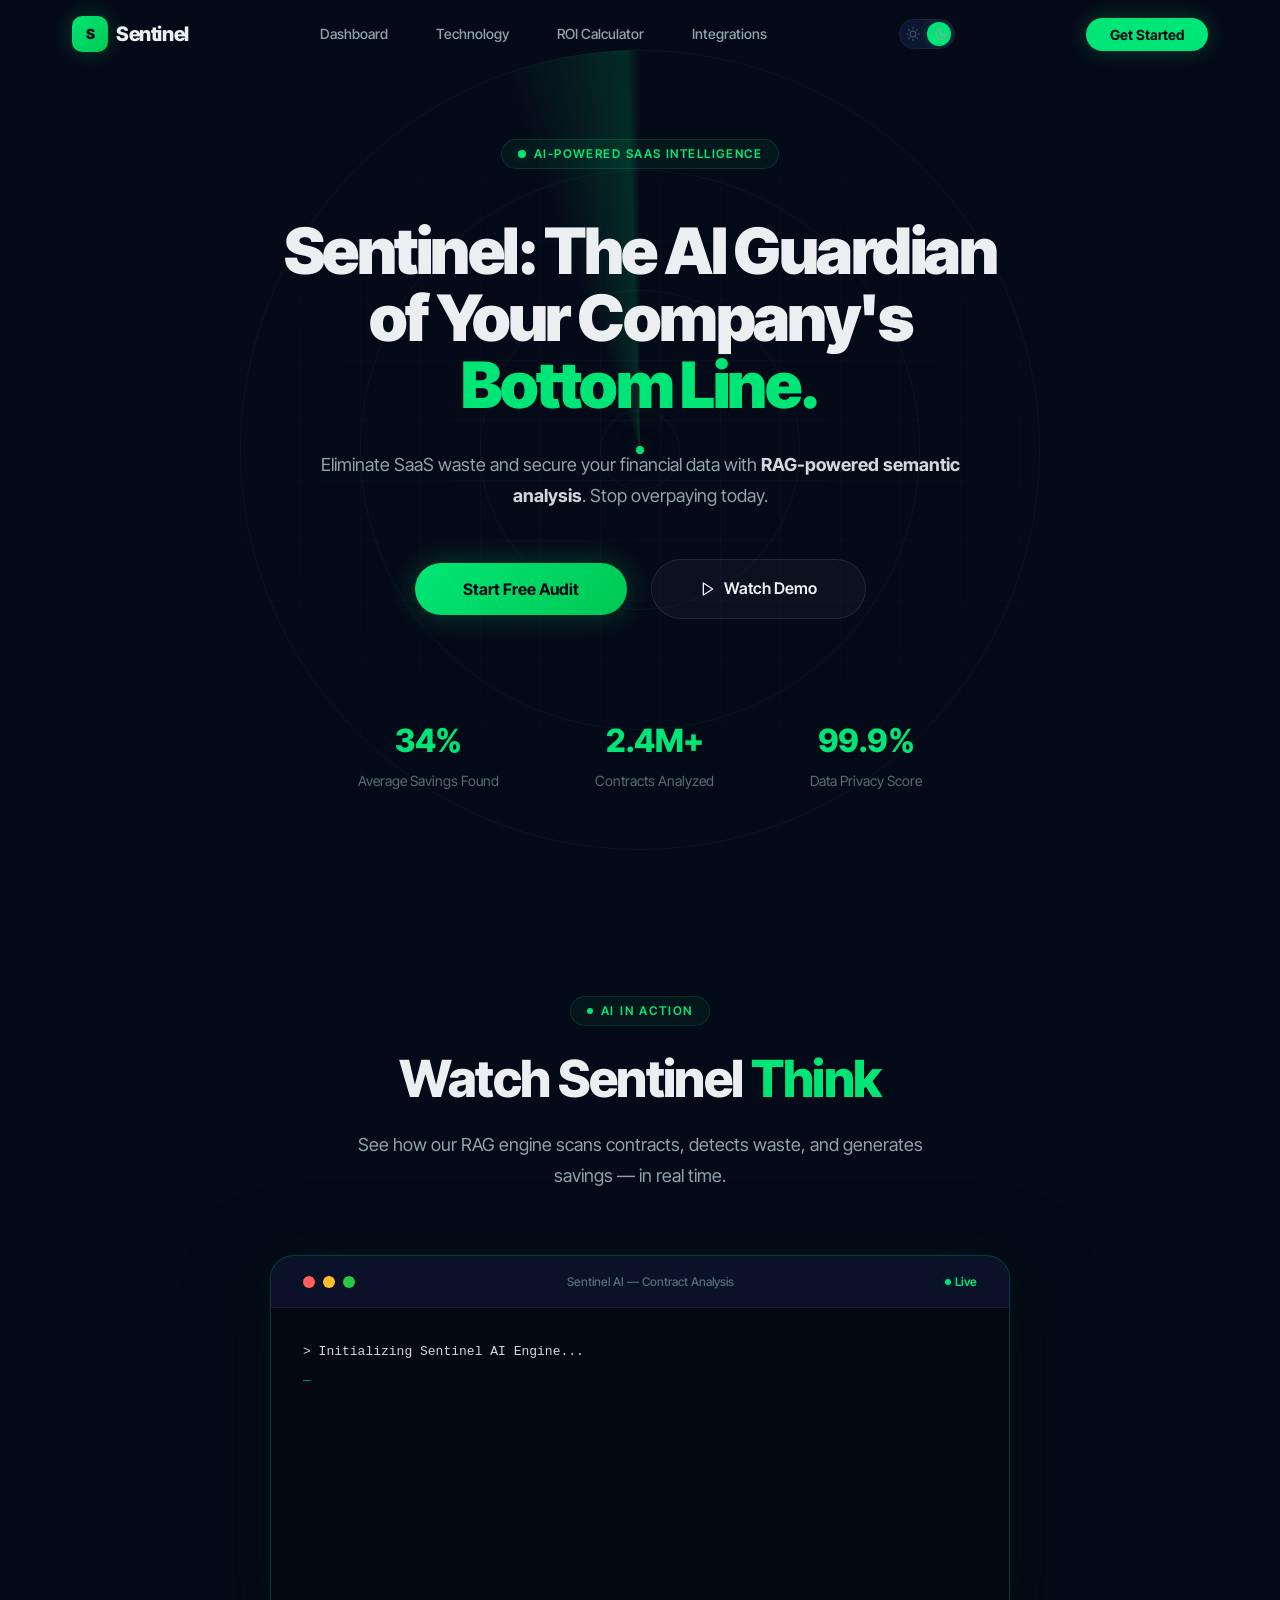
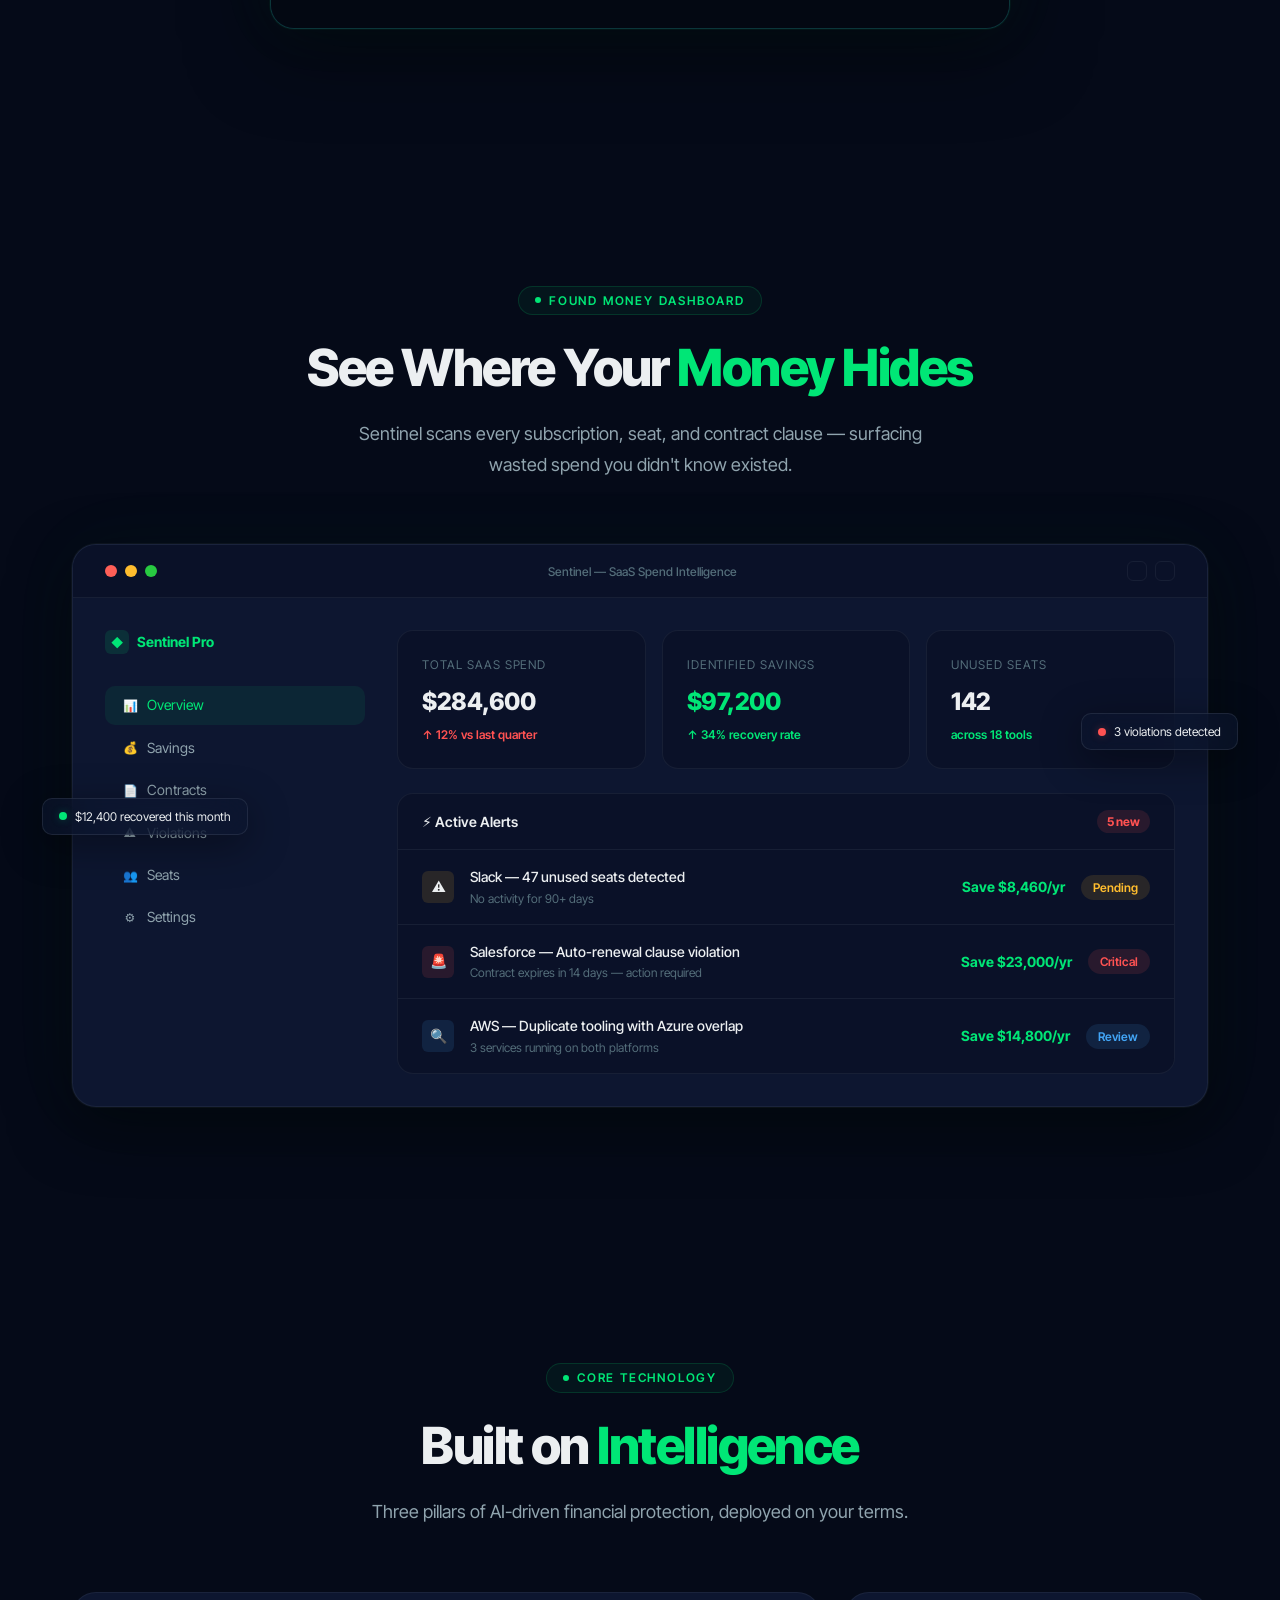
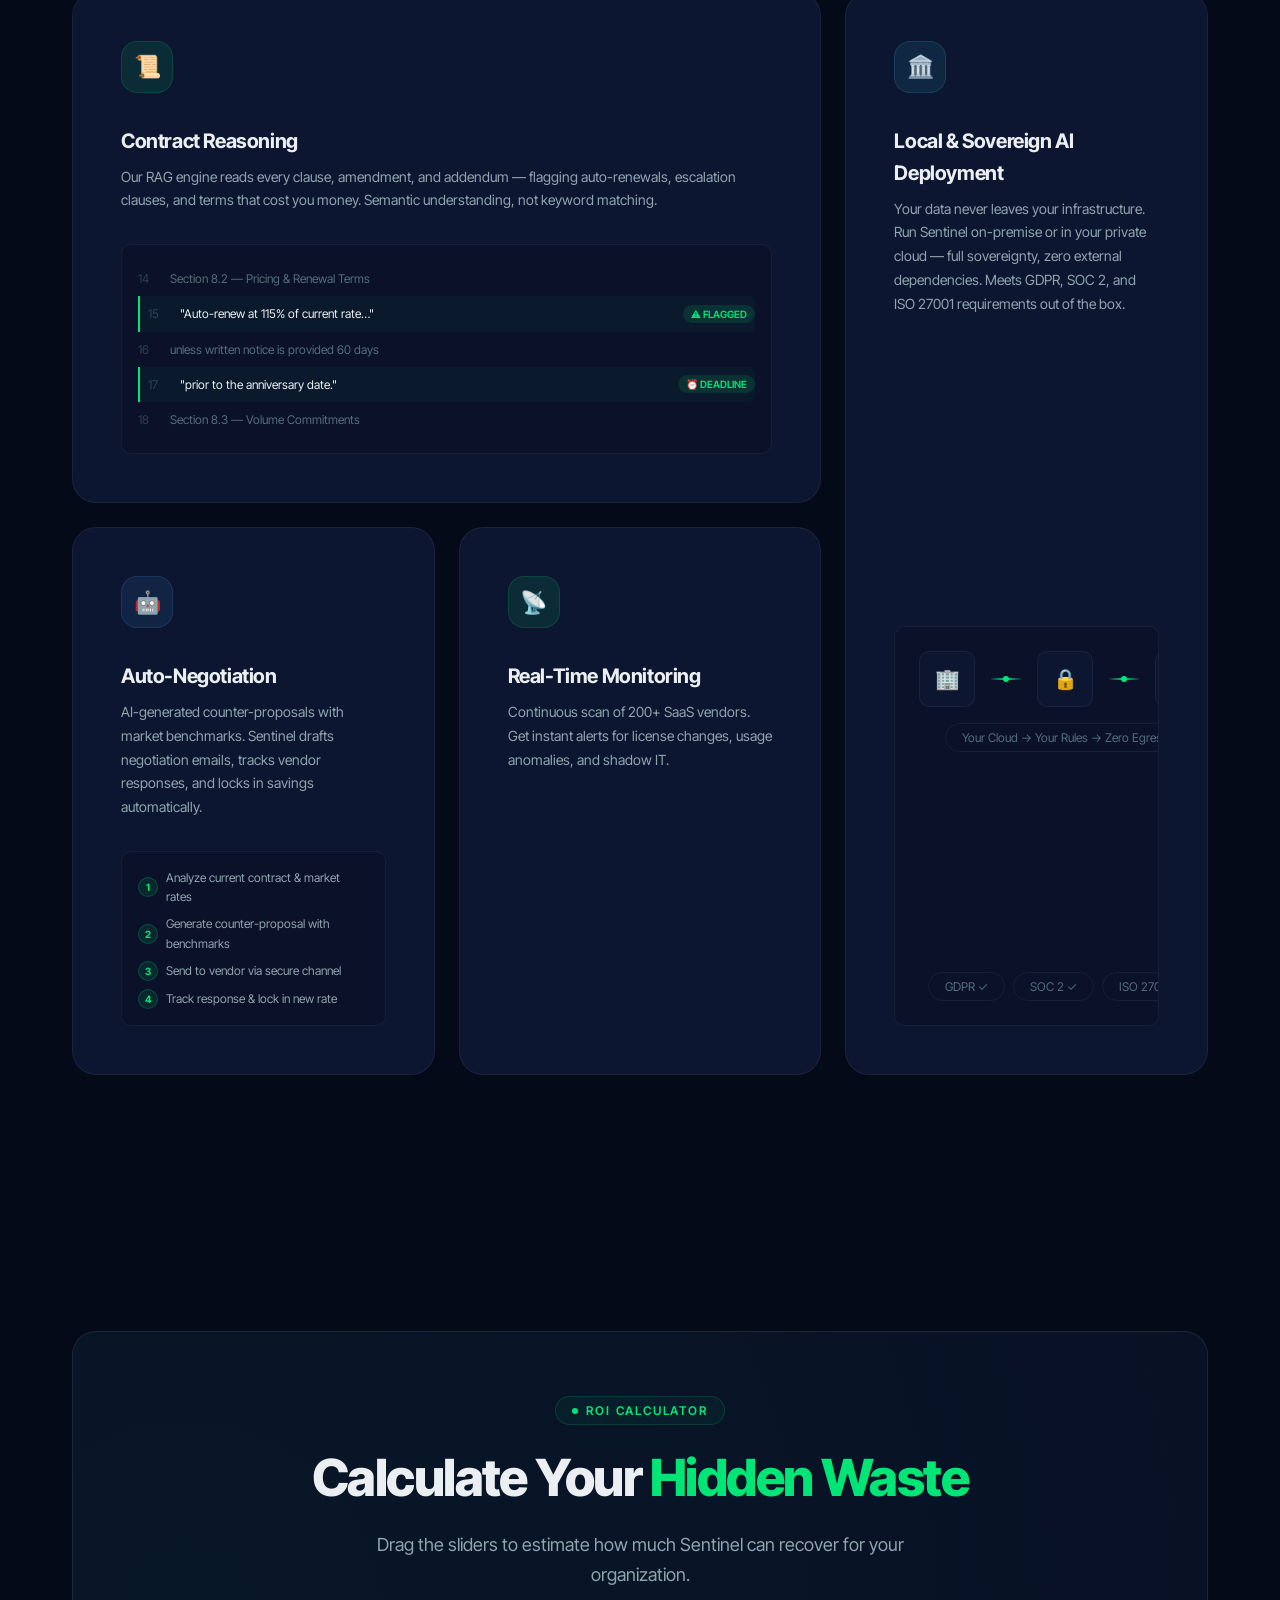
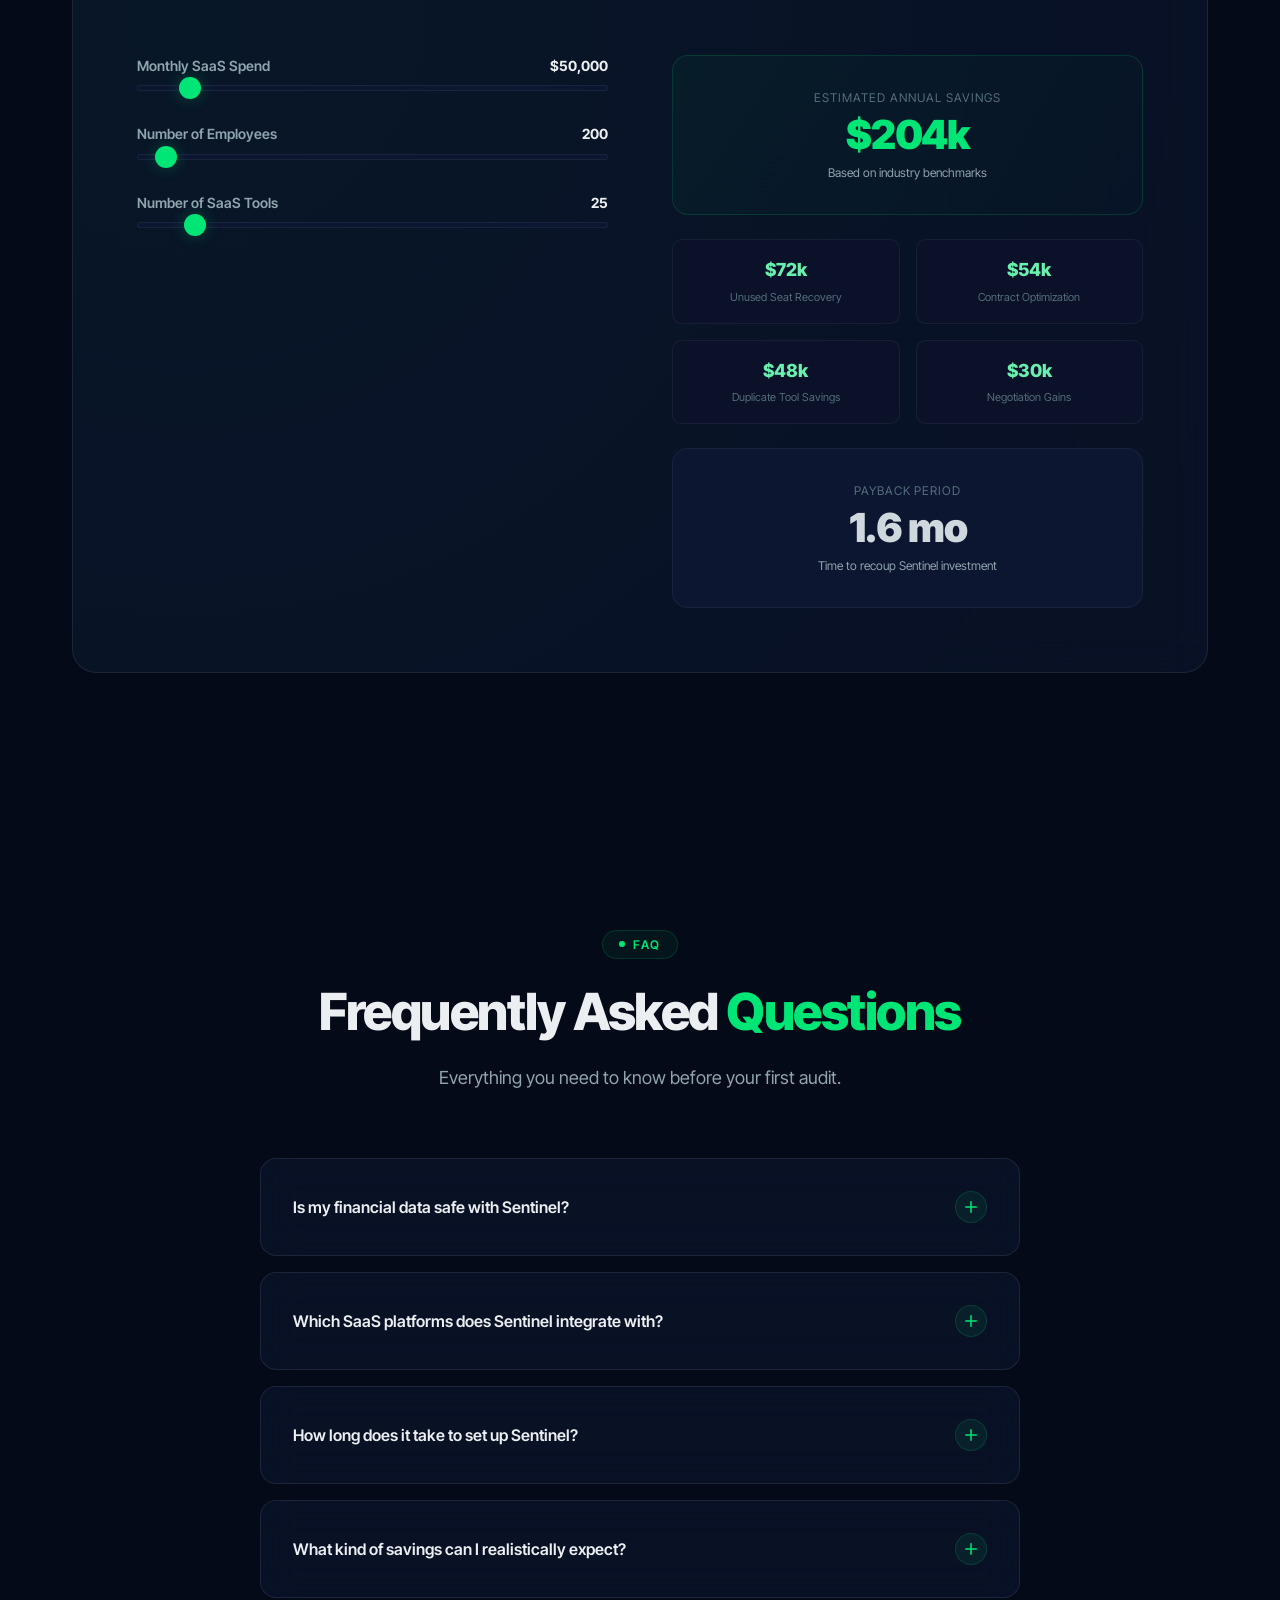
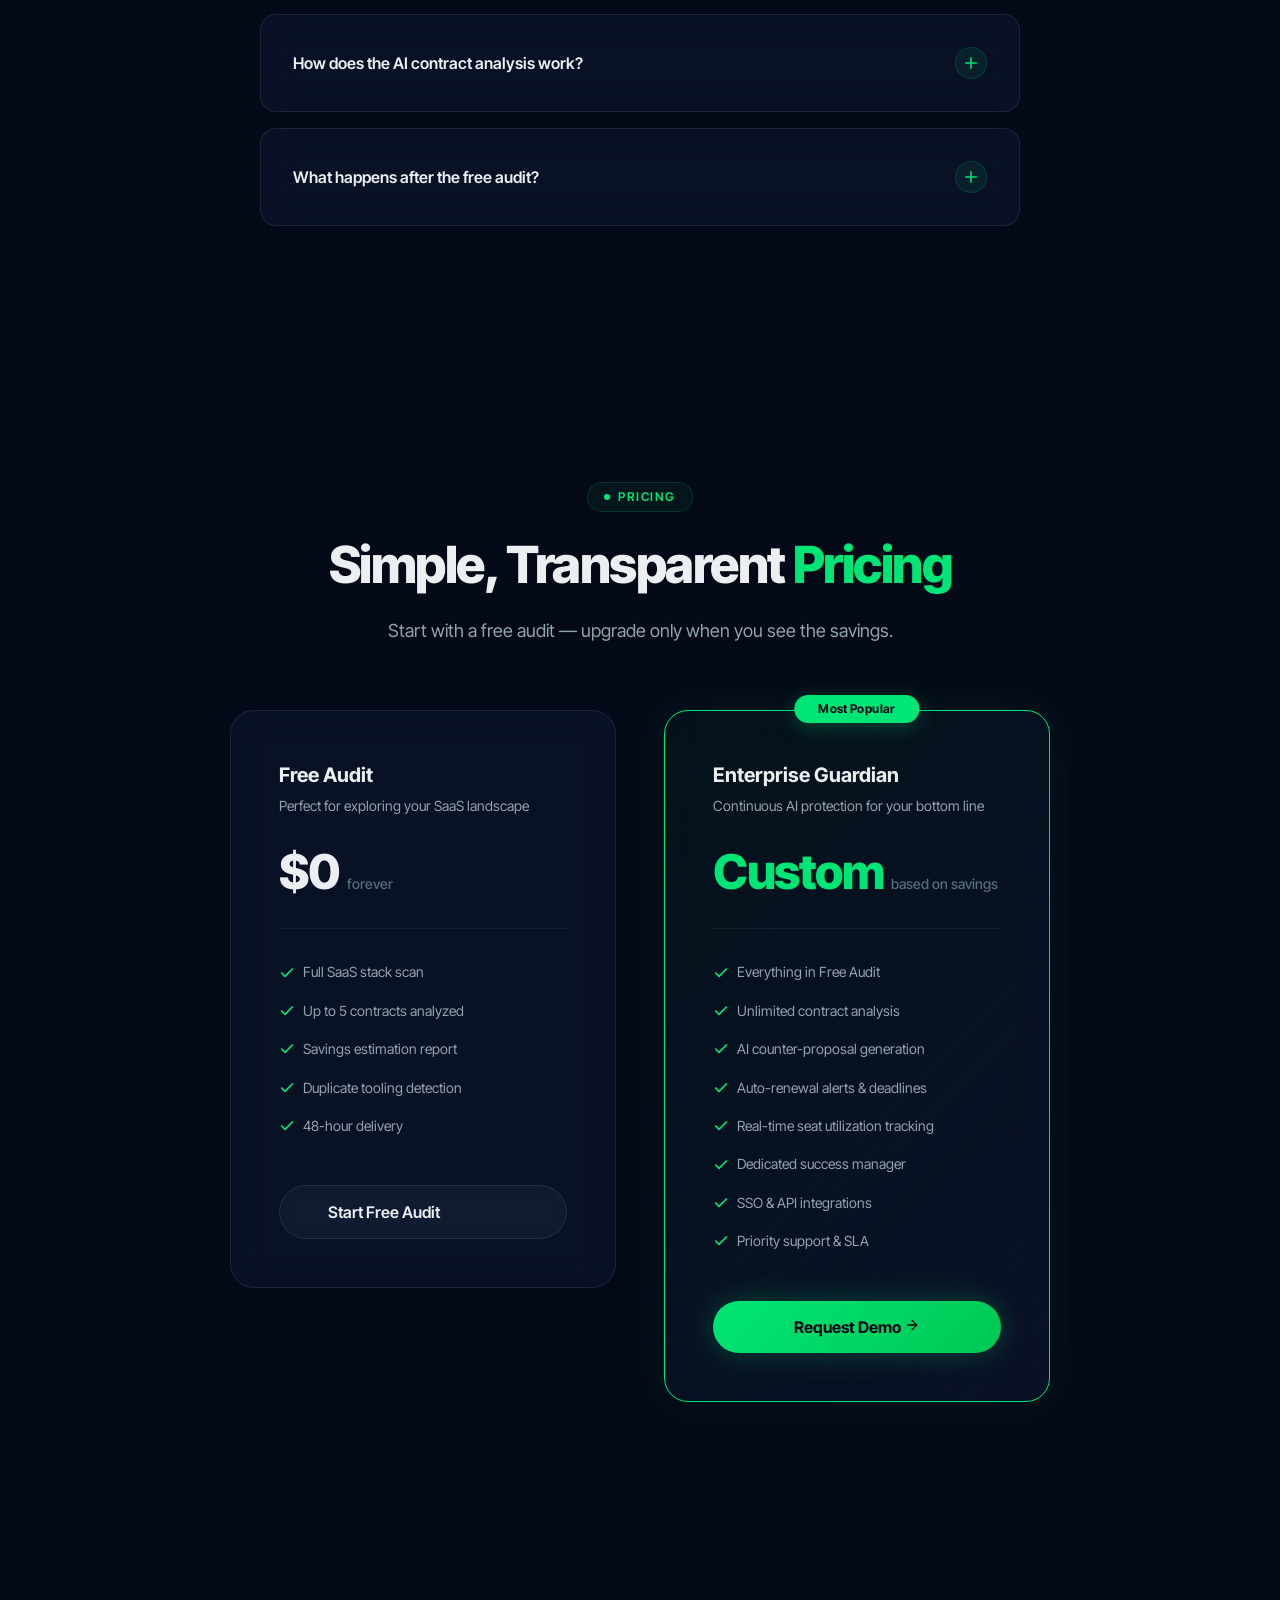
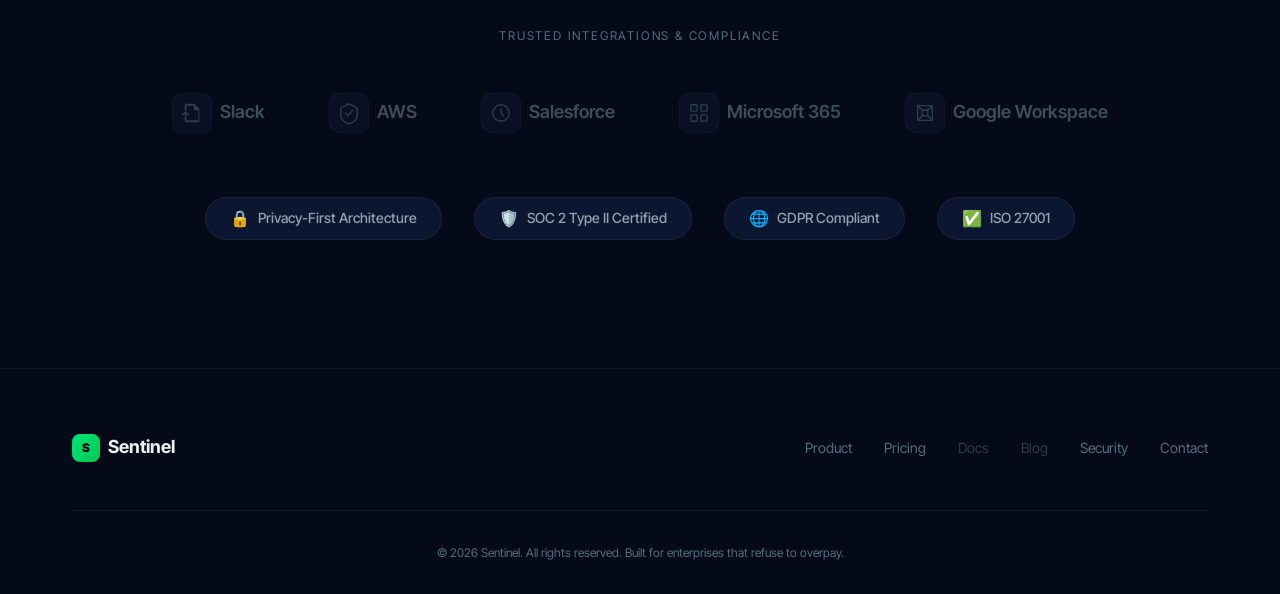
==== commit 5f5d95ce: "feat: footer links mapped to sections + Coming Soon tooltip for Docs/Blog" ====
--- a/index.html
+++ b/index.html
@@ -740,12 +740,12 @@
         Sentinel
       </div>
       <ul class="footer-links">
-        <li><a href="#">Product</a></li>
-        <li><a href="#">Pricing</a></li>
-        <li><a href="#">Docs</a></li>
-        <li><a href="#">Blog</a></li>
-        <li><a href="#">Security</a></li>
-        <li><a href="#">Contact</a></li>
+        <li><a href="#technology">Product</a></li>
+        <li><a href="#pricing">Pricing</a></li>
+        <li><a href="#" class="coming-soon" data-tooltip="Coming Soon">Docs</a></li>
+        <li><a href="#" class="coming-soon" data-tooltip="Coming Soon">Blog</a></li>
+        <li><a href="#trust">Security</a></li>
+        <li><a href="#" class="open-modal-btn">Contact</a></li>
       </ul>
     </div>
     <p class="footer-copy">© 2026 Sentinel. All rights reserved. Built for enterprises that refuse to overpay.</p>
--- a/index.min.css
+++ b/index.min.css
@@ -1 +1 @@
-@import url(https://fonts.googleapis.com/css2?family=Inter+Tight:wght@300;400;500;600;700;800;900&display=swap);@keyframes radar-spin{0%{transform:rotate(0deg)}to{transform:rotate(360deg)}}@keyframes pulse-dot{0%,to{opacity:1;transform:scale(1)}50%{opacity:.5;transform:scale(.7)}}@keyframes fade-in-up{0%{opacity:0;transform:translateY(30px)}to{opacity:1;transform:translateY(0)}}@keyframes float-annotation{0%,to{transform:translateY(0)}50%{transform:translateY(-8px)}}@keyframes particle-float{0%{opacity:0;transform:translateY(0) scale(0)}20%{opacity:.6;transform:translateY(-10px) scale(1)}80%{opacity:.3;transform:translateY(-50px) scale(.8)}to{opacity:0;transform:translateY(-80px) scale(0)}}@keyframes glow-pulse{0%,to{box-shadow:0 0 20px var(--emerald-glow)}50%{box-shadow:0 0 40px var(--emerald-glow),0 0 60px rgba(0,230,118,.1)}}@keyframes shimmer{0%{background-position:-200%0}to{background-position:200%0}}@keyframes scan-line{0%{top:-2px}to{top:100%}}@keyframes dashboard-float{0%,to{transform:translateY(0)}50%{transform:translateY(-12px)}}@keyframes glass-shimmer{0%{transform:translateX(-100%) skewX(-15deg);opacity:0}40%{opacity:1}to{transform:translateX(200%) skewX(-15deg);opacity:0}}@keyframes blink-cursor{0%,to{opacity:1}50%{opacity:0}}@keyframes term-line-in{0%{opacity:0;transform:translateY(4px)}to{opacity:1;transform:translateY(0)}}@keyframes faq-glow-pulse{0%,to{box-shadow:0 0 30px rgba(0,230,118,.08),0 0 60px rgba(0,230,118,.03)}50%{box-shadow:0 0 40px rgba(0,230,118,.12),0 0 80px rgba(0,230,118,.05)}}:root{--bg-deep:#050A18;--bg-surface:#0A1128;--bg-card:#0D1630;--bg-card-hover:#111D3D;--silver:#B0BEC5;--silver-bright:#CFD8DC;--silver-dim:#78909C;--emerald:#00E676;--emerald-bright:#69F0AE;--emerald-dim:#00C853;--emerald-glow:rgba(0, 230, 118, 0.25);--accent-blue:#42A5F5;--accent-cyan:#26C6DA;--text-primary:#ECEFF1;--text-secondary:#90A4AE;--text-muted:#546E7A;--border-subtle:rgba(176, 190, 197, 0.08);--border-glow:rgba(0, 230, 118, 0.15);--glass-bg:rgba(13, 22, 48, 0.6);--glass-border:rgba(176, 190, 197, 0.12);--glass-blur:20px;--space-xs:0.25rem;--space-sm:0.5rem;--space-md:1rem;--space-lg:1.5rem;--space-xl:2rem;--space-2xl:3rem;--space-3xl:4rem;--space-4xl:6rem;--space-5xl:8rem;--text-xs:0.75rem;--text-sm:0.875rem;--text-base:1rem;--text-lg:1.125rem;--text-xl:1.25rem;--text-2xl:1.5rem;--text-3xl:2rem;--text-4xl:2.5rem;--text-5xl:3.25rem;--text-6xl:4rem;--radius-sm:6px;--radius-md:10px;--radius-lg:16px;--radius-xl:24px;--radius-full:9999px;--ease-smooth:cubic-bezier(0.25, 0.46, 0.45, 0.94);--ease-premium:cubic-bezier(0.22, 1, 0.36, 1);--ease-bounce:cubic-bezier(0.34, 1.56, 0.64, 1);--duration-fast:150ms;--duration-normal:300ms;--duration-premium:700ms;--duration-slow:600ms}[data-theme=light]{--bg-deep:#F4F6FA;--bg-surface:#FFFFFF;--bg-card:#FFFFFF;--bg-card-hover:#F0F2F7;--silver:#64748B;--silver-bright:#334155;--silver-dim:#94A3B8;--emerald:#059669;--emerald-bright:#10B981;--emerald-dim:#047857;--emerald-glow:rgba(5, 150, 105, 0.2);--accent-blue:#2563EB;--accent-cyan:#0891B2;--text-primary:#0F172A;--text-secondary:#475569;--text-muted:#94A3B8;--border-subtle:rgba(15, 23, 42, 0.08);--border-glow:rgba(5, 150, 105, 0.2);--glass-bg:rgba(255, 255, 255, 0.7);--glass-border:rgba(15, 23, 42, 0.08)}*,::after,::before{margin:0;padding:0;box-sizing:border-box;-webkit-tap-highlight-color:transparent}.cursor-dot{display:none}.cursor-ring{display:none;position:fixed;top:0;left:0;width:220px;height:220px;border-radius:50%;pointer-events:none;z-index:99999;will-change:transform;background:radial-gradient(circle,rgba(0,230,118,.1)0,rgba(0,230,118,.04) 35%,transparent 70%);filter:blur(2px);transition:opacity .4s ease,width .4s cubic-bezier(.22,1,.36,1),height .4s cubic-bezier(.22,1,.36,1)}@media (pointer:fine){.cursor-ring{display:block}}.cursor-ring.hover{width:280px;height:280px;background:radial-gradient(circle,rgba(0,230,118,.14)0,rgba(0,230,118,.06) 35%,transparent 70%)}.cursor-ring.hidden{opacity:0}html{scroll-behavior:smooth;-webkit-font-smoothing:antialiased;-moz-osx-font-smoothing:grayscale}body{font-family:"Inter Tight",system-ui,sans-serif;background:var(--bg-deep);line-height:1.6;overflow-x:hidden;transition:background .4s ease,color .4s ease}a{color:inherit;text-decoration:none}img{max-width:100%;display:block}button{cursor:pointer;border:0;background:0 0}button,input,select{font-family:inherit;color:inherit}.container{width:100%;max-width:1200px;margin:0 auto;padding:0 var(--space-xl)}.section-label{display:inline-flex;align-items:center;gap:var(--space-sm);font-size:var(--text-xs);font-weight:600;text-transform:uppercase;letter-spacing:.15em;color:var(--emerald);margin-bottom:var(--space-lg);padding:var(--space-xs) var(--space-md);border:1px solid var(--border-glow);border-radius:var(--radius-full);background:rgba(0,230,118,.05)}.section-label .dot{width:6px;height:6px;border-radius:50%;background:var(--emerald);animation:pulse-dot 2s ease-in-out infinite}.section-title{font-size:clamp(var(--text-3xl),4vw,var(--text-5xl));font-weight:800;line-height:1.1;letter-spacing:-.03em;color:var(--text-primary);margin-bottom:var(--space-lg)}.section-subtitle{font-size:var(--text-lg);color:var(--text-secondary);max-width:600px;line-height:1.7}.highlight{color:var(--emerald);position:relative}.highlight-silver{color:var(--silver-bright)}.reveal{opacity:0;transform:translateY(30px);transition:opacity var(--duration-premium) var(--ease-premium),transform var(--duration-premium) var(--ease-premium)}.reveal.visible{opacity:1;transform:translateY(0)}.reveal-delay-1{transition-delay:100ms}.reveal-delay-2{transition-delay:200ms}.reveal-delay-3{transition-delay:300ms}.reveal-delay-4{transition-delay:400ms}.nav{position:fixed;top:0;left:0;right:0;z-index:100;padding:var(--space-md)0;transition:background var(--duration-normal) var(--ease-smooth),backdrop-filter var(--duration-normal) var(--ease-smooth)}.nav.scrolled{background:rgba(5,10,24,.85);backdrop-filter:blur(20px);border-bottom:1px solid var(--border-subtle)}[data-theme=light] .nav.scrolled{background:rgba(255,255,255,.85)}.nav-inner{justify-content:space-between}.nav-inner,.nav-links,.nav-logo,.nav-logo .logo-icon{display:flex;align-items:center}.nav-logo{gap:var(--space-sm);font-size:var(--text-xl);font-weight:800;letter-spacing:-.02em}.nav-logo .logo-icon{width:36px;height:36px;border-radius:var(--radius-md);background:linear-gradient(135deg,var(--emerald),var(--emerald-dim));justify-content:center;color:var(--bg-deep);font-weight:900;box-shadow:0 0 20px var(--emerald-glow)}.nav-links{gap:var(--space-2xl);list-style:none}.nav-cta,.nav-links a,.nav-logo .logo-icon{font-size:var(--text-sm)}.nav-links a{font-weight:500;color:var(--text-secondary);transition:color var(--duration-fast);position:relative}.footer-links a:hover,.nav-links a:hover,body{color:var(--text-primary)}.nav-links a::after{content:"";position:absolute;bottom:-4px;left:0;width:0;height:2px;background:var(--emerald);transition:width var(--duration-normal) var(--ease-smooth)}.nav-links a:hover::after{width:100%}.nav-cta{padding:var(--space-sm) var(--space-lg);background:var(--emerald);color:var(--bg-deep);font-weight:700;border-radius:var(--radius-full);transition:all var(--duration-normal) var(--ease-smooth);box-shadow:0 0 20px var(--emerald-glow)}.nav-cta:hover{transform:translateY(-2px);box-shadow:0 4px 30px var(--emerald-glow)}.nav-toggle{display:none;flex-direction:column;gap:5px;width:28px;cursor:pointer}.nav-toggle span{width:100%;height:2px;background:var(--text-primary);border-radius:2px;transition:all var(--duration-normal)}.theme-toggle,.theme-toggle-track{position:relative;display:flex;align-items:center}.theme-toggle{background:0 0;border:0;cursor:pointer;padding:0}.theme-toggle-track{width:56px;height:30px;background:var(--bg-card);border:1px solid var(--border-subtle);border-radius:var(--radius-full);justify-content:space-between;padding:0 6px;transition:all .4s ease;overflow:hidden}.theme-toggle-track:hover{border-color:var(--emerald);box-shadow:0 0 12px var(--emerald-glow)}.theme-toggle-icon{display:flex;align-items:center;justify-content:center;z-index:1;transition:opacity .3s ease,transform .3s ease;color:var(--text-secondary)}.theme-toggle-icon.sun{opacity:.4}.theme-toggle-icon.moon,[data-theme=light] .theme-toggle-icon.sun{opacity:1}[data-theme=light] .theme-toggle-icon.moon{opacity:.4}.theme-toggle-thumb{position:absolute;right:3px;width:24px;height:24px;border-radius:50%;background:var(--emerald);box-shadow:0 0 10px var(--emerald-glow);transition:all .4s cubic-bezier(.34,1.56,.64,1)}[data-theme=light] .theme-toggle-thumb{right:calc(100% - 27px)}.bento-card,.dash-alerts,.dash-card,.dash-nav-item,.dash-titlebar,.dashboard-frame,.footer,.nav,.roi-mini-stat,.roi-result-card,.roi-wrapper,.section-label,.server-node,.sovereign-label,.trust-badge,.trust-logo .logo-glyph{transition:background .4s ease,border-color .4s ease,color .4s ease,box-shadow .4s ease}[data-theme=light] .dashboard-frame{box-shadow:0 0 0 1px rgba(0,0,0,.04),0 20px 60px rgba(0,0,0,.08),0 0 0 transparent}[data-theme=light] .bento-card:hover{box-shadow:0 20px 60px rgba(0,0,0,.08)}[data-theme=light] .btn-primary,[data-theme=light] .nav-cta{color:#fff}[data-theme=light] .hero-grid-overlay{background-image:linear-gradient(rgba(0,0,0,.03) 1px,transparent 1px),linear-gradient(90deg,rgba(0,0,0,.03) 1px,transparent 1px)}[data-theme=light] .radar-ring{border-color:rgba(5,150,105,.08)}[data-theme=light] .radar-sweep{background:conic-gradient(from 0deg,transparent 0deg,transparent 340deg,rgba(5,150,105,.06) 350deg,rgba(5,150,105,.12) 358deg,transparent 360deg)}[data-theme=light] .dash-alert-row:hover{background:rgba(0,0,0,.02)}[data-theme=light] .btn-secondary{background:rgba(0,0,0,.03)}[data-theme=light] .btn-secondary:hover{background:rgba(0,0,0,.06)}[data-theme=light] .clause-line.flagged{background:rgba(5,150,105,.06)}.hero{position:relative;min-height:100vh;display:flex;align-items:center;padding:var(--space-5xl)0 var(--space-4xl);overflow:hidden}.hero-radar,.radar-ring{position:absolute;border-radius:50%}.hero-radar{top:50%;left:50%;transform:translate(-50%,-50%);width:800px;height:800px;pointer-events:none;z-index:0}.radar-ring{border:1px solid rgba(0,230,118,.06)}.radar-ring:nth-child(1){inset:0}.radar-ring:nth-child(2){inset:15%}.radar-ring:nth-child(3){inset:30%}.radar-ring:nth-child(4){inset:45%}.radar-center-dot,.radar-sweep{position:absolute;border-radius:50%}.radar-sweep{inset:0;background:conic-gradient(from 0deg,transparent 0deg,transparent 340deg,rgba(0,230,118,.08) 350deg,rgba(0,230,118,.15) 358deg,transparent 360deg);animation:radar-spin 4s linear infinite}.radar-center-dot{top:50%;left:50%;width:8px;height:8px;background:var(--emerald);transform:translate(-50%,-50%);box-shadow:0 0 20px var(--emerald-glow),0 0 40px var(--emerald-glow)}.hero-grid-overlay{background-image:linear-gradient(rgba(176,190,197,.03) 1px,transparent 1px),linear-gradient(90deg,rgba(176,190,197,.03) 1px,transparent 1px);background-size:60px 60px;mask-image:radial-gradient(ellipse 60% 60%at 50% 50%,#000,transparent);-webkit-mask-image:radial-gradient(ellipse 60% 60%at 50% 50%,#000,transparent)}.hero-grid-overlay,.hero-particles{position:absolute;inset:0;pointer-events:none;z-index:0}.particle{position:absolute;width:3px;height:3px;background:var(--emerald);border-radius:50%;opacity:0;animation:particle-float 6s ease-in-out infinite}.particle:nth-child(1){left:15%;top:30%;animation-delay:0s}.particle:nth-child(2){left:75%;top:20%;animation-delay:1s}.particle:nth-child(3){left:40%;top:60%;animation-delay:2s}.particle:nth-child(4){left:85%;top:50%;animation-delay:3s}.particle:nth-child(5){left:25%;top:70%;animation-delay:4s}.particle:nth-child(6){left:60%;top:80%;animation-delay:5s}.particle:nth-child(7){left:10%;top:50%;animation-delay:1.5s}.particle:nth-child(8){left:90%;top:35%;animation-delay:3.5s}.hero-content{position:relative;z-index:1;text-align:center;max-width:900px;margin:0 auto}.hero-badge{display:inline-flex;align-items:center;gap:var(--space-sm);padding:var(--space-xs) var(--space-md);background:rgba(0,230,118,.06);border:1px solid var(--border-glow);border-radius:var(--radius-full);font-size:var(--text-xs);font-weight:600;color:var(--emerald);text-transform:uppercase;letter-spacing:.12em;margin-bottom:var(--space-2xl);animation:fade-in-up .8s var(--ease-smooth) both}.hero-badge .badge-pulse{width:8px;height:8px;border-radius:50%;background:var(--emerald);animation:pulse-dot 2s ease-in-out infinite;box-shadow:0 0 8px var(--emerald-glow)}.hero h1{font-size:clamp(var(--text-4xl),5.5vw,var(--text-6xl));font-weight:900;line-height:1.05;letter-spacing:-.04em;margin-bottom:var(--space-xl);animation:fade-in-up .8s var(--ease-smooth) .15s both}.hero h1 .line{display:block}.hero-sub{font-size:clamp(var(--text-base),1.8vw,var(--text-lg));color:var(--text-secondary);max-width:680px;margin:0 auto var(--space-2xl);line-height:1.7;animation:fade-in-up .8s var(--ease-smooth) .3s both}.hero-actions{display:flex;align-items:center;justify-content:center;gap:var(--space-lg);animation:fade-in-up .8s var(--ease-smooth) .45s both;flex-wrap:wrap}.btn-primary,.btn-secondary{padding:var(--space-md) var(--space-2xl);font-size:var(--text-base);border-radius:var(--radius-full);transition:all var(--duration-normal) var(--ease-smooth)}.btn-primary{background:linear-gradient(135deg,var(--emerald),var(--emerald-dim));color:var(--bg-deep);font-weight:700;box-shadow:0 0 30px var(--emerald-glow);position:relative;overflow:hidden}.btn-primary::before{content:"";position:absolute;inset:0;background:linear-gradient(135deg,transparent,rgba(255,255,255,.2),transparent);transform:translateX(-100%);transition:transform .5s}.btn-primary:hover{transform:translateY(-3px);box-shadow:0 6px 40px var(--emerald-glow),0 0 60px rgba(0,230,118,.15)}.btn-primary:hover::before{transform:translateX(100%)}.btn-secondary{border:1px solid var(--glass-border);color:var(--text-primary);font-weight:600;backdrop-filter:blur(8px);background:rgba(255,255,255,.03);display:flex;align-items:center;gap:var(--space-sm)}.btn-secondary:hover{border-color:var(--silver-dim);background:rgba(255,255,255,.06);transform:translateY(-2px)}.hero-stats{display:flex;justify-content:center;gap:var(--space-4xl);margin-top:var(--space-4xl);animation:fade-in-up .8s var(--ease-smooth) .6s both}.dashboard-section .container,.hero-stat{text-align:center}.hero-stat-value{font-size:var(--text-3xl);font-weight:800;color:var(--emerald);letter-spacing:-.02em}.hero-stat-label{font-size:var(--text-sm);color:var(--text-muted);margin-top:var(--space-xs)}.dashboard-section{padding:var(--space-5xl)0;position:relative}.dashboard-mockup{margin-top:var(--space-3xl);position:relative;animation:dashboard-float 6s ease-in-out infinite}.dashboard-frame{background:var(--bg-card);border:1px solid var(--border-subtle);border-radius:var(--radius-xl);overflow:hidden;box-shadow:0 0 0 1px rgba(176,190,197,.05),0 20px 60px rgba(0,0,0,.5),0 0 80px rgba(0,230,118,.04);position:relative}.dash-titlebar{display:flex;align-items:center;justify-content:space-between;padding:var(--space-md) var(--space-xl);background:var(--bg-surface);border-bottom:1px solid var(--border-subtle)}.dash-dots{display:flex;gap:8px}.dash-dots span{width:12px;height:12px;border-radius:50%}.dash-dots span:nth-child(1){background:#ff5f57}.dash-dots span:nth-child(2){background:#ffbd2e}.dash-dots span:nth-child(3){background:#28ca41}.dash-titlebar-text{font-size:var(--text-xs);color:var(--text-muted);font-weight:500}.dash-titlebar-actions{display:flex;gap:var(--space-sm)}.dash-titlebar-actions span{width:20px;height:20px;border:1px solid var(--border-subtle);border-radius:var(--radius-sm)}.dash-content{padding:var(--space-xl);display:grid;grid-template-columns:260px 1fr;gap:var(--space-xl);min-height:440px}.dash-sidebar{text-align:left}.dash-nav-item,.dash-sidebar-header{display:flex;align-items:center;gap:var(--space-sm);font-size:var(--text-sm)}.dash-sidebar-header{font-weight:700;margin-bottom:var(--space-xl);color:var(--emerald)}.dash-sidebar-header .icon{width:24px;height:24px;background:rgba(0,230,118,.12);border-radius:var(--radius-sm);display:flex;align-items:center;justify-content:center;font-size:12px}.dash-nav-item{padding:var(--space-sm) var(--space-md);border-radius:var(--radius-md);color:var(--text-secondary);margin-bottom:4px;transition:all var(--duration-fast)}.dash-nav-item.active{background:rgba(0,230,118,.08);color:var(--emerald)}.dash-nav-item .nav-icon{width:18px;text-align:center;font-size:12px}.dash-main{display:flex;flex-direction:column;gap:var(--space-lg);text-align:left}.dash-top-cards{display:grid;grid-template-columns:repeat(3,1fr);gap:var(--space-md)}.dash-card{background:var(--bg-surface);border:1px solid var(--border-subtle);border-radius:var(--radius-lg);padding:var(--space-lg);position:relative;overflow:hidden}.dash-card-label{font-size:var(--text-xs);color:var(--text-muted);text-transform:uppercase;letter-spacing:.08em;margin-bottom:var(--space-sm)}.dash-card-value{font-size:var(--text-2xl);font-weight:800;letter-spacing:-.02em}.dash-card-change,.dash-card-value.savings{color:var(--emerald)}.dash-card-change{font-size:var(--text-xs);margin-top:var(--space-xs);font-weight:600}.dash-card-change.negative{color:#ff5252}.dash-card .sparkline{position:absolute;bottom:0;right:0;width:60%;height:40px;opacity:.3}.dash-alerts{background:var(--bg-surface);border:1px solid var(--border-subtle);border-radius:var(--radius-lg);overflow:hidden}.dash-alert-header{display:flex;align-items:center;justify-content:space-between;padding:var(--space-md) var(--space-lg);border-bottom:1px solid var(--border-subtle);font-size:var(--text-sm);font-weight:600}.dash-alert-count{background:rgba(255,82,82,.12);color:#ff5252;font-size:var(--text-xs);padding:2px 10px;border-radius:var(--radius-full);font-weight:700}.dash-alert-row{display:grid;grid-template-columns:auto 1fr auto auto;gap:var(--space-md);align-items:center;padding:var(--space-md) var(--space-lg);border-bottom:1px solid var(--border-subtle);font-size:var(--text-sm);transition:background var(--duration-fast)}.dash-alert-row:last-child{border-bottom:none}.dash-alert-row:hover{background:rgba(255,255,255,.02);box-shadow:inset 3px 0 0 var(--emerald),0 0 20px rgba(0,230,118,.05)}.alert-icon{width:32px;height:32px;border-radius:var(--radius-sm);display:flex;align-items:center;justify-content:center;font-size:14px}.alert-icon.warning{background:rgba(255,189,46,.12)}.alert-icon.danger{background:rgba(255,82,82,.12)}.alert-icon.info{background:rgba(66,165,245,.12)}.alert-text-primary{font-weight:500}.alert-text-secondary{font-size:var(--text-xs);color:var(--text-muted)}.alert-savings{color:var(--emerald);font-weight:700;font-size:var(--text-sm)}.alert-status,.clause-line.flagged .tag{border-radius:var(--radius-full);font-weight:600}.alert-status{padding:3px 12px;font-size:var(--text-xs)}.alert-status.pending{background:rgba(255,189,46,.12);color:#ffbd2e}.alert-status.critical{background:rgba(255,82,82,.12);color:#ff5252}.alert-status.review{background:rgba(66,165,245,.12);color:var(--accent-blue)}.dash-annotation{position:absolute;background:var(--glass-bg);backdrop-filter:blur(16px);border:1px solid var(--glass-border);border-radius:var(--radius-md);padding:var(--space-sm) var(--space-md);font-size:var(--text-xs);color:var(--text-primary);display:flex;align-items:center;gap:var(--space-sm);box-shadow:0 10px 40px rgba(0,0,0,.4);animation:float-annotation 3s ease-in-out infinite;z-index:2}.dash-annotation.left{left:-30px;top:45%;animation-delay:0s}.dash-annotation.right{right:-30px;top:30%;animation-delay:1.5s}.annotation-dot{width:8px;height:8px;border-radius:50%;flex-shrink:0}.annotation-dot.green{background:var(--emerald);box-shadow:0 0 8px var(--emerald-glow)}.annotation-dot.red{background:#ff5252;box-shadow:0 0 8px rgba(255,82,82,.3)}.tech-section{padding:var(--space-5xl)0;position:relative}.tech-section .section-header{text-align:center;margin-bottom:var(--space-3xl)}.bento-grid{display:grid;grid-template-columns:repeat(3,1fr);grid-template-rows:auto auto;gap:var(--space-lg)}.bento-card,.bento-icon{display:flex;position:relative}.bento-card{background:var(--bg-card);border:1px solid var(--border-subtle);border-radius:var(--radius-xl);padding:var(--space-2xl);overflow:hidden;transition:all var(--duration-normal) var(--ease-smooth);flex-direction:column}.bento-card::before{content:"";position:absolute;inset:0;border-radius:var(--radius-xl);padding:1px;background:linear-gradient(135deg,transparent 40%,var(--emerald-glow));-webkit-mask:linear-gradient(#fff 0 0) content-box,linear-gradient(#fff 0 0);mask:linear-gradient(#fff 0 0) content-box,linear-gradient(#fff 0 0);-webkit-mask-composite:xor;mask-composite:exclude;opacity:0;transition:opacity var(--duration-normal);pointer-events:none}.bento-card:hover{transform:translateY(-4px);background:var(--bg-card-hover);box-shadow:0 20px 60px rgba(0,0,0,.3)}.bento-card:hover::before{opacity:1}.bento-card.primary{grid-column:span 2;grid-row:span 1}.bento-card.featured{grid-row:span 2}.bento-icon{width:52px;height:52px;border-radius:var(--radius-lg);align-items:center;justify-content:center;font-size:22px;margin-bottom:var(--space-xl)}.bento-icon.emerald{background:rgba(0,230,118,.1);border:1px solid rgba(0,230,118,.15);color:var(--emerald)}.bento-icon.blue{background:rgba(66,165,245,.1);border:1px solid rgba(66,165,245,.15);color:var(--accent-blue)}.bento-icon.cyan{background:rgba(38,198,218,.1);border:1px solid rgba(38,198,218,.15);color:var(--accent-cyan)}.bento-card h3{font-size:var(--text-xl);font-weight:700;letter-spacing:-.02em;margin-bottom:var(--space-sm)}.bento-card p{font-size:var(--text-sm);color:var(--text-secondary);line-height:1.7;flex:1}.bento-visual{margin-top:var(--space-xl);border-radius:var(--radius-md);overflow:hidden;background:var(--bg-surface);border:1px solid var(--border-subtle)}.contract-visual{padding:var(--space-md)}.clause-line,.negotiate-visual{display:flex;gap:var(--space-sm)}.clause-line{align-items:center;padding:var(--space-sm)0;font-size:var(--text-xs);font-family:"Inter Tight",monospace;color:var(--text-muted)}.clause-line .line-num{color:var(--text-muted);min-width:24px;opacity:.5}.clause-line.flagged{color:var(--text-primary);background:rgba(0,230,118,.04);border-left:2px solid var(--emerald);padding-left:var(--space-sm);margin-left:-var(--space-sm);border-radius:0 var(--radius-sm) var(--radius-sm)0}.clause-line.flagged .tag{margin-left:auto;font-size:10px;padding:1px 8px;background:rgba(0,230,118,.12);color:var(--emerald)}.negotiate-visual{padding:var(--space-md);flex-direction:column}.negotiate-step{display:flex;align-items:center;gap:var(--space-sm);font-size:var(--text-xs);color:var(--text-secondary)}.negotiate-step .step-num{width:20px;height:20px;border-radius:50%;background:rgba(0,230,118,.1);border:1px solid rgba(0,230,118,.2);display:flex;align-items:center;justify-content:center;font-size:10px;font-weight:700;color:var(--emerald);flex-shrink:0}.negotiate-step .step-arrow{color:var(--text-muted);font-size:10px}.sovereign-visual{padding:var(--space-lg);display:flex;flex-direction:column;align-items:center;flex:1}.server-nodes,.sovereign-visual{gap:var(--space-md)}.roi-field label,.server-node,.server-nodes{display:flex;align-items:center}.server-node{width:56px;height:56px;border-radius:var(--radius-md);border:1px solid var(--border-subtle);background:var(--bg-card);justify-content:center;font-size:20px;position:relative}.node-connector{width:30px;height:2px;background:linear-gradient(90deg,var(--border-subtle),var(--emerald),var(--border-subtle));position:relative}.node-connector::after{content:"";position:absolute;width:6px;height:6px;background:var(--emerald);border-radius:50%;top:-2px;left:50%;transform:translateX(-50%);animation:pulse-dot 1.5s ease-in-out infinite}.sovereign-label{font-size:var(--text-xs);color:var(--text-muted);text-align:center;padding:var(--space-xs) var(--space-md);border:1px solid var(--border-subtle);border-radius:var(--radius-full)}.roi-section,.roi-wrapper{padding:var(--space-5xl)0;position:relative}.roi-wrapper{background:var(--glass-bg);backdrop-filter:blur(var(--glass-blur));border:1px solid var(--glass-border);border-radius:var(--radius-xl);padding:var(--space-3xl);overflow:hidden}.roi-wrapper::before{content:"";position:absolute;top:-50%;left:-50%;width:200%;height:200%;background:radial-gradient(circle at 30% 40%,rgba(0,230,118,.03),transparent 60%);pointer-events:none}.roi-body,.roi-header{position:relative;z-index:1}.roi-header{text-align:center;margin-bottom:var(--space-3xl)}.roi-body{display:grid;grid-template-columns:1fr 1fr;gap:var(--space-3xl)}.roi-field,.roi-inputs{display:flex;flex-direction:column;gap:var(--space-xl)}.roi-field{gap:var(--space-sm)}.roi-field label{font-size:var(--text-sm);font-weight:600;color:var(--text-secondary);justify-content:space-between}.roi-field-value{color:var(--text-primary);font-weight:700}.roi-slider{-webkit-appearance:none;appearance:none;width:100%;height:6px;border-radius:3px;background:var(--bg-card);outline:0;border:1px solid var(--border-subtle)}.roi-slider::-webkit-slider-thumb{-webkit-appearance:none;width:22px;height:22px;border-radius:50%;background:var(--emerald);cursor:pointer;box-shadow:0 0 15px var(--emerald-glow);transition:all var(--duration-fast)}.roi-slider::-webkit-slider-thumb:hover{transform:scale(1.15);box-shadow:0 0 25px var(--emerald-glow)}.roi-slider::-moz-range-thumb{width:22px;height:22px;border-radius:50%;background:var(--emerald);cursor:pointer;border:0;box-shadow:0 0 15px var(--emerald-glow)}.roi-results{display:flex;flex-direction:column;gap:var(--space-lg)}.roi-result-card{background:var(--bg-card);border:1px solid var(--border-subtle);border-radius:var(--radius-lg);padding:var(--space-xl);text-align:center;transition:all var(--duration-normal) var(--ease-smooth)}.roi-result-card:hover{border-color:var(--border-glow);box-shadow:0 0 30px rgba(0,230,118,.05)}.roi-result-card.primary-result{border-color:var(--border-glow);background:linear-gradient(135deg,rgba(0,230,118,.04),rgba(0,200,83,.02))}.roi-result-label{font-size:var(--text-xs);color:var(--text-muted);text-transform:uppercase;letter-spacing:.08em;margin-bottom:var(--space-sm)}.roi-result-value{font-size:var(--text-4xl);font-weight:900;letter-spacing:-.03em;color:var(--emerald);line-height:1}.roi-result-value.silver{color:var(--silver-bright)}.roi-result-sub{font-size:var(--text-xs);color:var(--text-secondary);margin-top:var(--space-sm)}.roi-result-breakdown{display:grid;grid-template-columns:1fr 1fr;gap:var(--space-md)}.roi-mini-stat{background:var(--bg-surface);border:1px solid var(--border-subtle);border-radius:var(--radius-md);padding:var(--space-md);text-align:center}.roi-mini-stat .value{font-size:var(--text-lg);font-weight:800;color:var(--emerald-bright)}.roi-mini-stat .label{font-size:11px;color:var(--text-muted);margin-top:var(--space-xs)}.trust-section{padding:var(--space-4xl)0 var(--space-5xl)}.trust-section .container{text-align:center}.trust-label{font-size:var(--text-xs);color:var(--text-muted);text-transform:uppercase;letter-spacing:.15em;margin-bottom:var(--space-2xl)}.trust-logo,.trust-logos{display:flex;align-items:center}.trust-logos{justify-content:center;gap:var(--space-3xl);margin-bottom:var(--space-3xl);flex-wrap:wrap}.trust-logo{gap:var(--space-sm);font-size:var(--text-lg);font-weight:600;color:var(--silver-dim);opacity:.5;transition:all var(--duration-normal);cursor:default}.trust-logo:hover{opacity:1;color:var(--silver-bright)}.trust-logo .logo-glyph{width:40px;height:40px;border-radius:var(--radius-md);border:1px solid var(--border-subtle);justify-content:center;font-size:20px;background:var(--bg-card)}.trust-badge,.trust-badges,.trust-logo .logo-glyph{display:flex;align-items:center}.trust-badges{justify-content:center;gap:var(--space-xl);flex-wrap:wrap}.trust-badge{gap:var(--space-sm);padding:var(--space-sm) var(--space-lg);background:var(--bg-card);border:1px solid var(--border-subtle);border-radius:var(--radius-full);font-size:var(--text-sm);font-weight:500;color:var(--text-secondary);transition:all var(--duration-normal)}.trust-badge:hover{border-color:var(--border-glow);color:var(--text-primary)}.trust-badge .badge-icon{font-size:16px}.footer{border-top:1px solid var(--border-subtle);padding:var(--space-3xl)0 var(--space-xl)}.footer-brand,.footer-inner{display:flex;align-items:center}.footer-inner{justify-content:space-between}.footer-brand{gap:var(--space-sm);font-weight:700;font-size:var(--text-lg)}.footer-links{display:flex;gap:var(--space-xl);list-style:none}.footer-links a{font-size:var(--text-sm);color:var(--text-muted);transition:color var(--duration-fast)}.footer-copy{font-size:var(--text-xs);color:var(--text-muted);text-align:center;margin-top:var(--space-2xl);padding-top:var(--space-xl);border-top:1px solid var(--border-subtle)}.shimmer-target{position:relative;overflow:hidden}.shimmer-target::after{content:"";position:absolute;inset:0;background:linear-gradient(105deg,transparent 30%,rgba(255,255,255,.06) 45%,rgba(255,255,255,.12) 50%,rgba(255,255,255,.06) 55%,transparent 70%);transform:translateX(-100%) skewX(-15deg);opacity:0;animation:glass-shimmer 4s var(--ease-premium) infinite;pointer-events:none;z-index:2}[data-theme=light] .shimmer-target::after{background:linear-gradient(105deg,transparent 30%,rgba(255,255,255,.4) 45%,rgba(255,255,255,.7) 50%,rgba(255,255,255,.4) 55%,transparent 70%)}.ai-terminal-section{padding:var(--space-4xl)0 var(--space-5xl);position:relative}.ai-terminal-header{text-align:center;margin-bottom:var(--space-3xl)}.terminal-window{max-width:740px;margin:0 auto;background:var(--bg-card);border:1px solid var(--border-glow);border-radius:var(--radius-xl);overflow:hidden;box-shadow:0 0 0 1px rgba(0,230,118,.05),0 20px 80px rgba(0,0,0,.5),0 0 60px rgba(0,230,118,.06);transition:box-shadow var(--duration-normal) var(--ease-smooth)}.terminal-window:hover{box-shadow:0 0 0 1px rgba(0,230,118,.1),0 30px 100px rgba(0,0,0,.6),0 0 80px rgba(0,230,118,.1)}.terminal-titlebar{display:flex;align-items:center;justify-content:space-between;padding:var(--space-md) var(--space-xl);background:var(--bg-surface);border-bottom:1px solid var(--border-subtle)}.terminal-dots{display:flex;gap:8px}.terminal-dots span{width:12px;height:12px;border-radius:50%}.terminal-dots span:nth-child(1){background:#ff5f57}.terminal-dots span:nth-child(2){background:#ffbd2e}.terminal-dots span:nth-child(3){background:#28ca41}.terminal-status,.terminal-title{font-size:var(--text-xs);color:var(--text-muted);font-weight:500}.terminal-status{display:flex;align-items:center;gap:var(--space-xs);color:var(--emerald);font-weight:600}.terminal-status .status-dot{width:6px;height:6px;border-radius:50%;background:var(--emerald);animation:pulse-dot 2s ease-in-out infinite;box-shadow:0 0 8px var(--emerald-glow)}.terminal-body{background:#030812;padding:var(--space-xl);min-height:320px;max-height:420px;overflow-y:auto;font-family:"Courier New","Fira Code",monospace;font-size:13px;line-height:1.8;color:var(--silver-dim);position:relative;scrollbar-width:thin;scrollbar-color:rgba(0,230,118,.2) transparent}.terminal-body::-webkit-scrollbar{width:4px}.terminal-body::-webkit-scrollbar-track{background:0 0}.terminal-body::-webkit-scrollbar-thumb{background:rgba(0,230,118,.2);border-radius:4px}.term-line{opacity:0;animation:term-line-in .3s var(--ease-premium) forwards;white-space:pre-wrap;word-break:break-word}.term-line.cmd{color:var(--silver-bright)}.term-line.info{color:var(--accent-cyan)}.term-cursor,.term-line.success{color:var(--emerald);font-weight:600}.term-line.warning{color:#ffbd2e}.term-line.error{color:#ff5252}.term-line.dim{color:var(--text-muted);font-size:12px}.term-cursor{display:inline-block;font-weight:700;animation:blink-cursor .8s step-end infinite}[data-theme=light] .terminal-window{border-color:rgba(5,150,105,.2);box-shadow:0 0 0 1px rgba(5,150,105,.05),0 20px 60px rgba(0,0,0,.08),0 0 40px rgba(5,150,105,.04)}[data-theme=light] .terminal-body{background:#0c1222}.faq-section{padding:var(--space-5xl)0;position:relative}.faq-header{text-align:center;margin-bottom:var(--space-3xl)}.faq-list{max-width:760px;margin:0 auto;display:flex;flex-direction:column;gap:var(--space-md)}.faq-item{background:var(--glass-bg);backdrop-filter:blur(var(--glass-blur));border:1px solid var(--glass-border);border-radius:var(--radius-lg);overflow:hidden;opacity:0;transform:translateY(20px);transition:opacity .6s var(--ease-premium),transform .6s var(--ease-premium),border-color var(--duration-normal) var(--ease-smooth),box-shadow var(--duration-normal) var(--ease-smooth),background var(--duration-normal) var(--ease-smooth)}.faq-item.active .faq-answer p,.faq-section.visible .faq-item{opacity:1;transform:translateY(0)}.faq-section.visible .faq-item:nth-child(1){transition-delay:0ms}.faq-section.visible .faq-item:nth-child(2){transition-delay:80ms}.faq-section.visible .faq-item:nth-child(3){transition-delay:160ms}.faq-section.visible .faq-item:nth-child(4){transition-delay:240ms}.faq-section.visible .faq-item:nth-child(5){transition-delay:320ms}.faq-section.visible .faq-item:nth-child(6){transition-delay:400ms}.faq-item:hover{border-color:var(--border-glow);transform:translateY(-3px);box-shadow:0 12px 40px rgba(0,230,118,.06)}.faq-item.active{border-color:var(--emerald);box-shadow:0 0 30px rgba(0,230,118,.08),0 0 60px rgba(0,230,118,.03);background:linear-gradient(135deg,rgba(0,230,118,.03),var(--glass-bg));animation:faq-glow-pulse 2.5s ease-in-out infinite}.faq-question{width:100%;display:flex;align-items:center;justify-content:space-between;gap:var(--space-lg);padding:var(--space-xl) var(--space-xl);font-size:var(--text-base);font-weight:600;color:var(--text-primary);text-align:left;cursor:pointer;background:0 0;border:0;font-family:inherit;transition:color var(--duration-normal) var(--ease-smooth),padding-left var(--duration-normal) var(--ease-premium)}.faq-icon,.faq-question:hover{color:var(--emerald)}.faq-item.active .faq-question{color:var(--emerald);padding-left:calc(var(--space-xl) + 6px)}.faq-icon{flex-shrink:0;width:32px;height:32px;border-radius:50%;background:rgba(0,230,118,.08);border:1px solid rgba(0,230,118,.15);display:flex;align-items:center;justify-content:center;transition:transform .4s var(--ease-bounce),background var(--duration-normal),box-shadow var(--duration-normal)}.faq-item.active .faq-icon{transform:rotate(45deg);background:rgba(0,230,118,.2);box-shadow:0 0 16px var(--emerald-glow)}.faq-answer{max-height:0;overflow:hidden;transition:max-height .5s var(--ease-premium)}.faq-item.active .faq-answer{max-height:300px}.faq-answer p{padding:0 var(--space-xl) var(--space-xl);font-size:var(--text-sm);color:var(--text-secondary);line-height:1.8;opacity:0;transform:translateY(8px);transition:opacity .4s var(--ease-premium) .15s,transform .4s var(--ease-premium) .15s}[data-theme=light] .faq-item{background:rgba(255,255,255,.7)}[data-theme=light] .faq-item.active{background:linear-gradient(135deg,rgba(5,150,105,.03),rgba(255,255,255,.7))}[data-theme=light] .faq-item.active,[data-theme=light] .faq-item:hover{box-shadow:0 10px 40px rgba(0,0,0,.04)}.pricing-section{padding:var(--space-5xl)0;position:relative}.pricing-header{text-align:center;margin-bottom:var(--space-3xl)}.pricing-grid{display:grid;grid-template-columns:1fr 1fr;gap:var(--space-2xl);max-width:820px;margin:0 auto;align-items:start}.pricing-card{background:var(--glass-bg);backdrop-filter:blur(var(--glass-blur));border:1px solid var(--glass-border);border-radius:var(--radius-xl);padding:var(--space-2xl);display:flex;flex-direction:column;position:relative;transition:transform var(--duration-normal) var(--ease-premium),box-shadow var(--duration-normal) var(--ease-smooth),border-color var(--duration-normal)}.pricing-card:hover{transform:translateY(-6px);box-shadow:0 20px 60px rgba(0,0,0,.15)}.pricing-card.featured{border-color:var(--emerald);box-shadow:0 0 40px rgba(0,230,118,.08),0 20px 60px rgba(0,0,0,.2);background:linear-gradient(135deg,rgba(0,230,118,.04),var(--glass-bg))}.pricing-card.featured:hover{box-shadow:0 0 60px rgba(0,230,118,.12),0 30px 80px rgba(0,0,0,.25)}.pricing-badge{position:absolute;top:calc(var(--space-xl)*-.5);left:50%;transform:translateX(-50%);background:var(--emerald);color:var(--bg-deep);font-size:var(--text-xs);font-weight:700;padding:var(--space-xs) var(--space-lg);border-radius:var(--radius-full);letter-spacing:.03em;box-shadow:0 4px 20px var(--emerald-glow)}.pricing-card-header{margin-bottom:var(--space-xl)}.pricing-plan-name{font-size:var(--text-xl);font-weight:700;color:var(--text-primary);margin-bottom:var(--space-xs)}.pricing-features li,.pricing-plan-desc{font-size:var(--text-sm);color:var(--text-secondary)}.pricing-plan-desc{line-height:1.5}.pricing-price{display:flex;align-items:baseline;gap:var(--space-sm);margin-bottom:var(--space-xl);padding-bottom:var(--space-xl);border-bottom:1px solid var(--border-subtle)}.pricing-amount{font-size:3rem;font-weight:800;color:var(--text-primary);letter-spacing:-.03em;line-height:1}.pricing-card.featured .pricing-amount{color:var(--emerald)}.pricing-period{font-size:var(--text-sm);color:var(--text-muted);font-weight:500}.pricing-features{list-style:none;display:flex;flex-direction:column;gap:var(--space-md);margin-bottom:var(--space-2xl);flex-grow:1}.pricing-features li{display:flex;align-items:center;gap:var(--space-sm)}.pricing-features li svg{flex-shrink:0;color:var(--emerald)}.pricing-cta{text-align:center}[data-theme=light] .pricing-card{background:rgba(255,255,255,.8)}[data-theme=light] .pricing-card.featured{background:linear-gradient(135deg,rgba(5,150,105,.04),rgba(255,255,255,.8))}[data-theme=light] .pricing-card:hover{box-shadow:0 20px 60px rgba(0,0,0,.06)}@media (max-width:1024px){.bento-grid{grid-template-columns:1fr 1fr}.bento-card.primary{grid-column:span 2}.bento-card.featured{grid-row:span 1}.dash-content,.roi-body{grid-template-columns:1fr}.dash-sidebar{display:none}}@media (max-width:768px){.container{padding:0 var(--space-md)}.nav-inner{flex-wrap:wrap}.nav-logo{z-index:101}.nav-toggle{display:flex;z-index:101}.nav-toggle.active span:nth-child(1){transform:translateY(7px) rotate(45deg)}.nav-toggle.active span:nth-child(2){opacity:0}.nav-toggle.active span:nth-child(3){transform:translateY(-7px) rotate(-45deg)}.nav-links{position:absolute;top:100%;left:0;right:0;flex-direction:column;background:var(--bg-surface);padding:var(--space-2xl) var(--space-xl);border-bottom:1px solid var(--border-subtle);gap:var(--space-xl);text-align:center;box-shadow:0 20px 40px rgba(0,0,0,.5);z-index:100}.nav-links.active{display:flex;animation:fade-in-up .3s ease forwards}.nav-cta,.nav-links{display:none}.theme-toggle{margin-left:auto;margin-right:var(--space-lg);z-index:101}.hero{padding-top:calc(var(--space-5xl) + var(--space-2xl))}.hero h1{font-size:var(--text-3xl)}.hero-sub{font-size:var(--text-sm)}.hero-actions{flex-direction:column;width:100%;gap:var(--space-md)}.hero-actions .btn-primary,.hero-actions .btn-secondary{width:100%;justify-content:center}.hero-stats{flex-direction:column;gap:var(--space-xl)}.hero-stat-value{font-size:var(--text-2xl)}.hero-radar{width:400px;height:400px}.bento-grid,.dash-top-cards{grid-template-columns:1fr}.bento-card.primary{grid-column:span 1}.dash-annotation{display:none}.roi-wrapper{padding:var(--space-xl)}.roi-body,.roi-result-breakdown{grid-template-columns:1fr}.trust-logos{gap:var(--space-lg)}.pricing-grid{grid-template-columns:1fr}.pricing-card{padding:var(--space-xl)}.footer-inner{flex-direction:column;gap:var(--space-lg);text-align:center}.footer-links{flex-wrap:wrap;justify-content:center}}@media (max-width:480px){.hero h1{font-size:2rem}.terminal-window{border-radius:var(--radius-md)}.terminal-body{padding:var(--space-md);font-size:11px}.roi-result-value{font-size:var(--text-3xl)}}.modal-overlay{position:fixed;inset:0;background:rgba(0,0,0,.6);backdrop-filter:blur(10px);z-index:1000;display:flex;align-items:center;justify-content:center;padding:var(--space-xl);opacity:0;visibility:hidden;transition:opacity var(--duration-normal) var(--ease-premium),visibility var(--duration-normal) var(--ease-premium)}.modal-overlay[aria-hidden=false]{opacity:1;visibility:visible}.form-group input,.modal-container{border:1px solid var(--border-subtle)}.modal-container{position:relative;width:100%;max-width:460px;background:var(--bg-surface);border-radius:var(--radius-2xl);padding:var(--space-2xl);box-shadow:0 40px 100px rgba(0,0,0,.5),inset 0 1px 0 rgba(255,255,255,.05);transform:translateY(20px) scale(.95);transition:transform var(--duration-normal) var(--ease-premium)}.modal-overlay[aria-hidden=false] .modal-container{transform:translateY(0) scale(1)}.modal-close{position:absolute;top:var(--space-lg);right:var(--space-lg);background:0 0;border:0;color:var(--text-secondary);cursor:pointer;padding:var(--space-xs);border-radius:var(--radius-full);display:flex;align-items:center;justify-content:center;transition:all var(--duration-fast)}.modal-close:hover{color:var(--text-primary);background:rgba(255,255,255,.05)}.modal-header{margin-bottom:var(--space-xl);text-align:center}.modal-title{font-size:var(--text-2xl);font-weight:700;margin-bottom:var(--space-sm);letter-spacing:-.02em}.modal-subtitle{font-size:var(--text-sm);color:var(--text-secondary);line-height:1.6}.form-group,.lead-form{display:flex;flex-direction:column;gap:var(--space-lg)}.form-group{gap:var(--space-xs)}.form-group label{font-size:var(--text-xs);font-weight:600;color:var(--silver-dim);text-transform:uppercase;letter-spacing:.05em}.form-group input{background:var(--bg-deep);border-radius:var(--radius-md);padding:0 var(--space-md);height:48px;color:var(--text-primary);font-family:inherit;font-size:var(--text-base);transition:border-color var(--duration-fast),box-shadow var(--duration-fast)}.form-group input::placeholder{color:rgba(176,190,197,.3)}.form-group input:focus{outline:0;border-color:var(--emerald);box-shadow:0 0 0 3px var(--emerald-glow)}.modal-submit{width:100%;margin-top:var(--space-sm)}.modal-submit.loading{color:transparent;pointer-events:none}.modal-submit.loading::after{content:"";position:absolute;top:50%;left:50%;transform:translate(-50%,-50%);width:20px;height:20px;border:2px solid rgba(255,255,255,.2);border-top-color:#fff;border-radius:50%;animation:radar-spin .8s linear infinite}.modal-success{text-align:center}.success-icon{width:64px;height:64px;background:rgba(0,230,118,.1);color:var(--emerald);border-radius:50%;display:flex;align-items:center;justify-content:center;margin:0 auto var(--space-lg);box-shadow:0 0 30px var(--emerald-glow)}[data-theme=light] .modal-container{box-shadow:0 40px 100px rgba(0,0,0,.1),inset 0 1px 0#fff}[data-theme=light] .modal-overlay{background:rgba(255,255,255,.6)}[data-theme=light] .form-group input{background:#fff;border-color:rgba(0,0,0,.1)}[data-theme=light] .form-group input:focus{border-color:var(--emerald-dim)}+@import url(https://fonts.googleapis.com/css2?family=Inter+Tight:wght@300;400;500;600;700;800;900&display=swap);@keyframes radar-spin{0%{transform:rotate(0deg)}to{transform:rotate(360deg)}}@keyframes pulse-dot{0%,to{opacity:1;transform:scale(1)}50%{opacity:.5;transform:scale(.7)}}@keyframes fade-in-up{0%{opacity:0;transform:translateY(30px)}to{opacity:1;transform:translateY(0)}}@keyframes float-annotation{0%,to{transform:translateY(0)}50%{transform:translateY(-8px)}}@keyframes particle-float{0%{opacity:0;transform:translateY(0) scale(0)}20%{opacity:.6;transform:translateY(-10px) scale(1)}80%{opacity:.3;transform:translateY(-50px) scale(.8)}to{opacity:0;transform:translateY(-80px) scale(0)}}@keyframes glow-pulse{0%,to{box-shadow:0 0 20px var(--emerald-glow)}50%{box-shadow:0 0 40px var(--emerald-glow),0 0 60px rgba(0,230,118,.1)}}@keyframes shimmer{0%{background-position:-200%0}to{background-position:200%0}}@keyframes scan-line{0%{top:-2px}to{top:100%}}@keyframes dashboard-float{0%,to{transform:translateY(0)}50%{transform:translateY(-12px)}}@keyframes glass-shimmer{0%{transform:translateX(-100%) skewX(-15deg);opacity:0}40%{opacity:1}to{transform:translateX(200%) skewX(-15deg);opacity:0}}@keyframes blink-cursor{0%,to{opacity:1}50%{opacity:0}}@keyframes term-line-in{0%{opacity:0;transform:translateY(4px)}to{opacity:1;transform:translateY(0)}}@keyframes faq-glow-pulse{0%,to{box-shadow:0 0 30px rgba(0,230,118,.08),0 0 60px rgba(0,230,118,.03)}50%{box-shadow:0 0 40px rgba(0,230,118,.12),0 0 80px rgba(0,230,118,.05)}}:root{--bg-deep:#050A18;--bg-surface:#0A1128;--bg-card:#0D1630;--bg-card-hover:#111D3D;--silver:#B0BEC5;--silver-bright:#CFD8DC;--silver-dim:#78909C;--emerald:#00E676;--emerald-bright:#69F0AE;--emerald-dim:#00C853;--emerald-glow:rgba(0, 230, 118, 0.25);--accent-blue:#42A5F5;--accent-cyan:#26C6DA;--text-primary:#ECEFF1;--text-secondary:#90A4AE;--text-muted:#546E7A;--border-subtle:rgba(176, 190, 197, 0.08);--border-glow:rgba(0, 230, 118, 0.15);--glass-bg:rgba(13, 22, 48, 0.6);--glass-border:rgba(176, 190, 197, 0.12);--glass-blur:20px;--space-xs:0.25rem;--space-sm:0.5rem;--space-md:1rem;--space-lg:1.5rem;--space-xl:2rem;--space-2xl:3rem;--space-3xl:4rem;--space-4xl:6rem;--space-5xl:8rem;--text-xs:0.75rem;--text-sm:0.875rem;--text-base:1rem;--text-lg:1.125rem;--text-xl:1.25rem;--text-2xl:1.5rem;--text-3xl:2rem;--text-4xl:2.5rem;--text-5xl:3.25rem;--text-6xl:4rem;--radius-sm:6px;--radius-md:10px;--radius-lg:16px;--radius-xl:24px;--radius-full:9999px;--ease-smooth:cubic-bezier(0.25, 0.46, 0.45, 0.94);--ease-premium:cubic-bezier(0.22, 1, 0.36, 1);--ease-bounce:cubic-bezier(0.34, 1.56, 0.64, 1);--duration-fast:150ms;--duration-normal:300ms;--duration-premium:700ms;--duration-slow:600ms}[data-theme=light]{--bg-deep:#F4F6FA;--bg-surface:#FFFFFF;--bg-card:#FFFFFF;--bg-card-hover:#F0F2F7;--silver:#64748B;--silver-bright:#334155;--silver-dim:#94A3B8;--emerald:#059669;--emerald-bright:#10B981;--emerald-dim:#047857;--emerald-glow:rgba(5, 150, 105, 0.2);--accent-blue:#2563EB;--accent-cyan:#0891B2;--text-primary:#0F172A;--text-secondary:#475569;--text-muted:#94A3B8;--border-subtle:rgba(15, 23, 42, 0.08);--border-glow:rgba(5, 150, 105, 0.2);--glass-bg:rgba(255, 255, 255, 0.7);--glass-border:rgba(15, 23, 42, 0.08)}*,::after,::before{margin:0;padding:0;box-sizing:border-box;-webkit-tap-highlight-color:transparent}.cursor-dot{display:none}.cursor-ring{display:none;position:fixed;top:0;left:0;width:220px;height:220px;border-radius:50%;pointer-events:none;z-index:99999;will-change:transform;background:radial-gradient(circle,rgba(0,230,118,.1)0,rgba(0,230,118,.04) 35%,transparent 70%);filter:blur(2px);transition:opacity .4s ease,width .4s cubic-bezier(.22,1,.36,1),height .4s cubic-bezier(.22,1,.36,1)}@media (pointer:fine){.cursor-ring{display:block}}.cursor-ring.hover{width:280px;height:280px;background:radial-gradient(circle,rgba(0,230,118,.14)0,rgba(0,230,118,.06) 35%,transparent 70%)}.cursor-ring.hidden{opacity:0}html{scroll-behavior:smooth;-webkit-font-smoothing:antialiased;-moz-osx-font-smoothing:grayscale}body{font-family:"Inter Tight",system-ui,sans-serif;background:var(--bg-deep);line-height:1.6;overflow-x:hidden;transition:background .4s ease,color .4s ease}a{color:inherit;text-decoration:none}img{max-width:100%;display:block}button{cursor:pointer;border:0;background:0 0}button,input,select{font-family:inherit;color:inherit}.container{width:100%;max-width:1200px;margin:0 auto;padding:0 var(--space-xl)}.section-label{display:inline-flex;align-items:center;gap:var(--space-sm);font-size:var(--text-xs);font-weight:600;text-transform:uppercase;letter-spacing:.15em;color:var(--emerald);margin-bottom:var(--space-lg);padding:var(--space-xs) var(--space-md);border:1px solid var(--border-glow);border-radius:var(--radius-full);background:rgba(0,230,118,.05)}.section-label .dot{width:6px;height:6px;border-radius:50%;background:var(--emerald);animation:pulse-dot 2s ease-in-out infinite}.section-title{font-size:clamp(var(--text-3xl),4vw,var(--text-5xl));font-weight:800;line-height:1.1;letter-spacing:-.03em;color:var(--text-primary);margin-bottom:var(--space-lg)}.section-subtitle{font-size:var(--text-lg);color:var(--text-secondary);max-width:600px;line-height:1.7}.highlight{color:var(--emerald);position:relative}.highlight-silver{color:var(--silver-bright)}.reveal{opacity:0;transform:translateY(30px);transition:opacity var(--duration-premium) var(--ease-premium),transform var(--duration-premium) var(--ease-premium)}.reveal.visible{opacity:1;transform:translateY(0)}.reveal-delay-1{transition-delay:100ms}.reveal-delay-2{transition-delay:200ms}.reveal-delay-3{transition-delay:300ms}.reveal-delay-4{transition-delay:400ms}.nav{position:fixed;top:0;left:0;right:0;z-index:100;padding:var(--space-md)0;transition:background var(--duration-normal) var(--ease-smooth),backdrop-filter var(--duration-normal) var(--ease-smooth)}.nav.scrolled{background:rgba(5,10,24,.85);backdrop-filter:blur(20px);border-bottom:1px solid var(--border-subtle)}[data-theme=light] .nav.scrolled{background:rgba(255,255,255,.85)}.nav-inner{justify-content:space-between}.nav-inner,.nav-links,.nav-logo,.nav-logo .logo-icon{display:flex;align-items:center}.nav-logo{gap:var(--space-sm);font-size:var(--text-xl);font-weight:800;letter-spacing:-.02em}.nav-logo .logo-icon{width:36px;height:36px;border-radius:var(--radius-md);background:linear-gradient(135deg,var(--emerald),var(--emerald-dim));justify-content:center;color:var(--bg-deep);font-weight:900;box-shadow:0 0 20px var(--emerald-glow)}.nav-links{gap:var(--space-2xl);list-style:none}.nav-cta,.nav-links a,.nav-logo .logo-icon{font-size:var(--text-sm)}.nav-links a{font-weight:500;color:var(--text-secondary);transition:color var(--duration-fast);position:relative}.footer-links a:hover,.nav-links a:hover,body{color:var(--text-primary)}.nav-links a::after{content:"";position:absolute;bottom:-4px;left:0;width:0;height:2px;background:var(--emerald);transition:width var(--duration-normal) var(--ease-smooth)}.nav-links a:hover::after{width:100%}.nav-cta{padding:var(--space-sm) var(--space-lg);background:var(--emerald);color:var(--bg-deep);font-weight:700;border-radius:var(--radius-full);transition:all var(--duration-normal) var(--ease-smooth);box-shadow:0 0 20px var(--emerald-glow)}.nav-cta:hover{transform:translateY(-2px);box-shadow:0 4px 30px var(--emerald-glow)}.nav-toggle{display:none;flex-direction:column;gap:5px;width:28px;cursor:pointer}.nav-toggle span{width:100%;height:2px;background:var(--text-primary);border-radius:2px;transition:all var(--duration-normal)}.theme-toggle,.theme-toggle-track{position:relative;display:flex;align-items:center}.theme-toggle{background:0 0;border:0;cursor:pointer;padding:0}.theme-toggle-track{width:56px;height:30px;background:var(--bg-card);border:1px solid var(--border-subtle);border-radius:var(--radius-full);justify-content:space-between;padding:0 6px;transition:all .4s ease;overflow:hidden}.theme-toggle-track:hover{border-color:var(--emerald);box-shadow:0 0 12px var(--emerald-glow)}.theme-toggle-icon{display:flex;align-items:center;justify-content:center;z-index:1;transition:opacity .3s ease,transform .3s ease;color:var(--text-secondary)}.theme-toggle-icon.sun{opacity:.4}.theme-toggle-icon.moon,[data-theme=light] .theme-toggle-icon.sun{opacity:1}[data-theme=light] .theme-toggle-icon.moon{opacity:.4}.theme-toggle-thumb{position:absolute;right:3px;width:24px;height:24px;border-radius:50%;background:var(--emerald);box-shadow:0 0 10px var(--emerald-glow);transition:all .4s cubic-bezier(.34,1.56,.64,1)}[data-theme=light] .theme-toggle-thumb{right:calc(100% - 27px)}.bento-card,.dash-alerts,.dash-card,.dash-nav-item,.dash-titlebar,.dashboard-frame,.footer,.nav,.roi-mini-stat,.roi-result-card,.roi-wrapper,.section-label,.server-node,.sovereign-label,.trust-badge,.trust-logo .logo-glyph{transition:background .4s ease,border-color .4s ease,color .4s ease,box-shadow .4s ease}[data-theme=light] .dashboard-frame{box-shadow:0 0 0 1px rgba(0,0,0,.04),0 20px 60px rgba(0,0,0,.08),0 0 0 transparent}[data-theme=light] .bento-card:hover{box-shadow:0 20px 60px rgba(0,0,0,.08)}[data-theme=light] .btn-primary,[data-theme=light] .nav-cta{color:#fff}[data-theme=light] .hero-grid-overlay{background-image:linear-gradient(rgba(0,0,0,.03) 1px,transparent 1px),linear-gradient(90deg,rgba(0,0,0,.03) 1px,transparent 1px)}[data-theme=light] .radar-ring{border-color:rgba(5,150,105,.08)}[data-theme=light] .radar-sweep{background:conic-gradient(from 0deg,transparent 0deg,transparent 340deg,rgba(5,150,105,.06) 350deg,rgba(5,150,105,.12) 358deg,transparent 360deg)}[data-theme=light] .dash-alert-row:hover{background:rgba(0,0,0,.02)}[data-theme=light] .btn-secondary{background:rgba(0,0,0,.03)}[data-theme=light] .btn-secondary:hover{background:rgba(0,0,0,.06)}[data-theme=light] .clause-line.flagged{background:rgba(5,150,105,.06)}.hero{position:relative;min-height:100vh;display:flex;align-items:center;padding:var(--space-5xl)0 var(--space-4xl);overflow:hidden}.hero-radar,.radar-ring{position:absolute;border-radius:50%}.hero-radar{top:50%;left:50%;transform:translate(-50%,-50%);width:800px;height:800px;pointer-events:none;z-index:0}.radar-ring{border:1px solid rgba(0,230,118,.06)}.radar-ring:nth-child(1){inset:0}.radar-ring:nth-child(2){inset:15%}.radar-ring:nth-child(3){inset:30%}.radar-ring:nth-child(4){inset:45%}.radar-center-dot,.radar-sweep{position:absolute;border-radius:50%}.radar-sweep{inset:0;background:conic-gradient(from 0deg,transparent 0deg,transparent 340deg,rgba(0,230,118,.08) 350deg,rgba(0,230,118,.15) 358deg,transparent 360deg);animation:radar-spin 4s linear infinite}.radar-center-dot{top:50%;left:50%;width:8px;height:8px;background:var(--emerald);transform:translate(-50%,-50%);box-shadow:0 0 20px var(--emerald-glow),0 0 40px var(--emerald-glow)}.hero-grid-overlay{background-image:linear-gradient(rgba(176,190,197,.03) 1px,transparent 1px),linear-gradient(90deg,rgba(176,190,197,.03) 1px,transparent 1px);background-size:60px 60px;mask-image:radial-gradient(ellipse 60% 60%at 50% 50%,#000,transparent);-webkit-mask-image:radial-gradient(ellipse 60% 60%at 50% 50%,#000,transparent)}.hero-grid-overlay,.hero-particles{position:absolute;inset:0;pointer-events:none;z-index:0}.particle{position:absolute;width:3px;height:3px;background:var(--emerald);border-radius:50%;opacity:0;animation:particle-float 6s ease-in-out infinite}.particle:nth-child(1){left:15%;top:30%;animation-delay:0s}.particle:nth-child(2){left:75%;top:20%;animation-delay:1s}.particle:nth-child(3){left:40%;top:60%;animation-delay:2s}.particle:nth-child(4){left:85%;top:50%;animation-delay:3s}.particle:nth-child(5){left:25%;top:70%;animation-delay:4s}.particle:nth-child(6){left:60%;top:80%;animation-delay:5s}.particle:nth-child(7){left:10%;top:50%;animation-delay:1.5s}.particle:nth-child(8){left:90%;top:35%;animation-delay:3.5s}.hero-content{position:relative;z-index:1;text-align:center;max-width:900px;margin:0 auto}.hero-badge{display:inline-flex;align-items:center;gap:var(--space-sm);padding:var(--space-xs) var(--space-md);background:rgba(0,230,118,.06);border:1px solid var(--border-glow);border-radius:var(--radius-full);font-size:var(--text-xs);font-weight:600;color:var(--emerald);text-transform:uppercase;letter-spacing:.12em;margin-bottom:var(--space-2xl);animation:fade-in-up .8s var(--ease-smooth) both}.hero-badge .badge-pulse{width:8px;height:8px;border-radius:50%;background:var(--emerald);animation:pulse-dot 2s ease-in-out infinite;box-shadow:0 0 8px var(--emerald-glow)}.hero h1{font-size:clamp(var(--text-4xl),5.5vw,var(--text-6xl));font-weight:900;line-height:1.05;letter-spacing:-.04em;margin-bottom:var(--space-xl);animation:fade-in-up .8s var(--ease-smooth) .15s both}.hero h1 .line{display:block}.hero-sub{font-size:clamp(var(--text-base),1.8vw,var(--text-lg));color:var(--text-secondary);max-width:680px;margin:0 auto var(--space-2xl);line-height:1.7;animation:fade-in-up .8s var(--ease-smooth) .3s both}.hero-actions{display:flex;align-items:center;justify-content:center;gap:var(--space-lg);animation:fade-in-up .8s var(--ease-smooth) .45s both;flex-wrap:wrap}.btn-primary,.btn-secondary{padding:var(--space-md) var(--space-2xl);font-size:var(--text-base);border-radius:var(--radius-full);transition:all var(--duration-normal) var(--ease-smooth)}.btn-primary{background:linear-gradient(135deg,var(--emerald),var(--emerald-dim));color:var(--bg-deep);font-weight:700;box-shadow:0 0 30px var(--emerald-glow);position:relative;overflow:hidden}.btn-primary::before{content:"";position:absolute;inset:0;background:linear-gradient(135deg,transparent,rgba(255,255,255,.2),transparent);transform:translateX(-100%);transition:transform .5s}.btn-primary:hover{transform:translateY(-3px);box-shadow:0 6px 40px var(--emerald-glow),0 0 60px rgba(0,230,118,.15)}.btn-primary:hover::before{transform:translateX(100%)}.btn-secondary{border:1px solid var(--glass-border);color:var(--text-primary);font-weight:600;backdrop-filter:blur(8px);background:rgba(255,255,255,.03);display:flex;align-items:center;gap:var(--space-sm)}.btn-secondary:hover{border-color:var(--silver-dim);background:rgba(255,255,255,.06);transform:translateY(-2px)}.hero-stats{display:flex;justify-content:center;gap:var(--space-4xl);margin-top:var(--space-4xl);animation:fade-in-up .8s var(--ease-smooth) .6s both}.dashboard-section .container,.hero-stat{text-align:center}.hero-stat-value{font-size:var(--text-3xl);font-weight:800;color:var(--emerald);letter-spacing:-.02em}.hero-stat-label{font-size:var(--text-sm);color:var(--text-muted);margin-top:var(--space-xs)}.dashboard-section{padding:var(--space-5xl)0;position:relative}.dashboard-mockup{margin-top:var(--space-3xl);position:relative;animation:dashboard-float 6s ease-in-out infinite}.dashboard-frame{background:var(--bg-card);border:1px solid var(--border-subtle);border-radius:var(--radius-xl);overflow:hidden;box-shadow:0 0 0 1px rgba(176,190,197,.05),0 20px 60px rgba(0,0,0,.5),0 0 80px rgba(0,230,118,.04);position:relative}.dash-titlebar{display:flex;align-items:center;justify-content:space-between;padding:var(--space-md) var(--space-xl);background:var(--bg-surface);border-bottom:1px solid var(--border-subtle)}.dash-dots{display:flex;gap:8px}.dash-dots span{width:12px;height:12px;border-radius:50%}.dash-dots span:nth-child(1){background:#ff5f57}.dash-dots span:nth-child(2){background:#ffbd2e}.dash-dots span:nth-child(3){background:#28ca41}.dash-titlebar-text{font-size:var(--text-xs);color:var(--text-muted);font-weight:500}.dash-titlebar-actions{display:flex;gap:var(--space-sm)}.dash-titlebar-actions span{width:20px;height:20px;border:1px solid var(--border-subtle);border-radius:var(--radius-sm)}.dash-content{padding:var(--space-xl);display:grid;grid-template-columns:260px 1fr;gap:var(--space-xl);min-height:440px}.dash-sidebar{text-align:left}.dash-nav-item,.dash-sidebar-header{display:flex;align-items:center;gap:var(--space-sm);font-size:var(--text-sm)}.dash-sidebar-header{font-weight:700;margin-bottom:var(--space-xl);color:var(--emerald)}.dash-sidebar-header .icon{width:24px;height:24px;background:rgba(0,230,118,.12);border-radius:var(--radius-sm);display:flex;align-items:center;justify-content:center;font-size:12px}.dash-nav-item{padding:var(--space-sm) var(--space-md);border-radius:var(--radius-md);color:var(--text-secondary);margin-bottom:4px;transition:all var(--duration-fast)}.dash-nav-item.active{background:rgba(0,230,118,.08);color:var(--emerald)}.dash-nav-item .nav-icon{width:18px;text-align:center;font-size:12px}.dash-main{display:flex;flex-direction:column;gap:var(--space-lg);text-align:left}.dash-top-cards{display:grid;grid-template-columns:repeat(3,1fr);gap:var(--space-md)}.dash-card{background:var(--bg-surface);border:1px solid var(--border-subtle);border-radius:var(--radius-lg);padding:var(--space-lg);position:relative;overflow:hidden}.dash-card-label{font-size:var(--text-xs);color:var(--text-muted);text-transform:uppercase;letter-spacing:.08em;margin-bottom:var(--space-sm)}.dash-card-value{font-size:var(--text-2xl);font-weight:800;letter-spacing:-.02em}.dash-card-change,.dash-card-value.savings{color:var(--emerald)}.dash-card-change{font-size:var(--text-xs);margin-top:var(--space-xs);font-weight:600}.dash-card-change.negative{color:#ff5252}.dash-card .sparkline{position:absolute;bottom:0;right:0;width:60%;height:40px;opacity:.3}.dash-alerts{background:var(--bg-surface);border:1px solid var(--border-subtle);border-radius:var(--radius-lg);overflow:hidden}.dash-alert-header{display:flex;align-items:center;justify-content:space-between;padding:var(--space-md) var(--space-lg);border-bottom:1px solid var(--border-subtle);font-size:var(--text-sm);font-weight:600}.dash-alert-count{background:rgba(255,82,82,.12);color:#ff5252;font-size:var(--text-xs);padding:2px 10px;border-radius:var(--radius-full);font-weight:700}.dash-alert-row{display:grid;grid-template-columns:auto 1fr auto auto;gap:var(--space-md);align-items:center;padding:var(--space-md) var(--space-lg);border-bottom:1px solid var(--border-subtle);font-size:var(--text-sm);transition:background var(--duration-fast)}.dash-alert-row:last-child{border-bottom:none}.dash-alert-row:hover{background:rgba(255,255,255,.02);box-shadow:inset 3px 0 0 var(--emerald),0 0 20px rgba(0,230,118,.05)}.alert-icon{width:32px;height:32px;border-radius:var(--radius-sm);display:flex;align-items:center;justify-content:center;font-size:14px}.alert-icon.warning{background:rgba(255,189,46,.12)}.alert-icon.danger{background:rgba(255,82,82,.12)}.alert-icon.info{background:rgba(66,165,245,.12)}.alert-text-primary{font-weight:500}.alert-text-secondary{font-size:var(--text-xs);color:var(--text-muted)}.alert-savings{color:var(--emerald);font-weight:700;font-size:var(--text-sm)}.alert-status,.clause-line.flagged .tag{border-radius:var(--radius-full);font-weight:600}.alert-status{padding:3px 12px;font-size:var(--text-xs)}.alert-status.pending{background:rgba(255,189,46,.12);color:#ffbd2e}.alert-status.critical{background:rgba(255,82,82,.12);color:#ff5252}.alert-status.review{background:rgba(66,165,245,.12);color:var(--accent-blue)}.dash-annotation{position:absolute;background:var(--glass-bg);backdrop-filter:blur(16px);border:1px solid var(--glass-border);border-radius:var(--radius-md);padding:var(--space-sm) var(--space-md);font-size:var(--text-xs);color:var(--text-primary);display:flex;align-items:center;gap:var(--space-sm);box-shadow:0 10px 40px rgba(0,0,0,.4);animation:float-annotation 3s ease-in-out infinite;z-index:2}.dash-annotation.left{left:-30px;top:45%;animation-delay:0s}.dash-annotation.right{right:-30px;top:30%;animation-delay:1.5s}.annotation-dot{width:8px;height:8px;border-radius:50%;flex-shrink:0}.annotation-dot.green{background:var(--emerald);box-shadow:0 0 8px var(--emerald-glow)}.annotation-dot.red{background:#ff5252;box-shadow:0 0 8px rgba(255,82,82,.3)}.tech-section{padding:var(--space-5xl)0;position:relative}.tech-section .section-header{text-align:center;margin-bottom:var(--space-3xl)}.bento-grid{display:grid;grid-template-columns:repeat(3,1fr);grid-template-rows:auto auto;gap:var(--space-lg)}.bento-card,.bento-icon{display:flex;position:relative}.bento-card{background:var(--bg-card);border:1px solid var(--border-subtle);border-radius:var(--radius-xl);padding:var(--space-2xl);overflow:hidden;transition:all var(--duration-normal) var(--ease-smooth);flex-direction:column}.bento-card::before{content:"";position:absolute;inset:0;border-radius:var(--radius-xl);padding:1px;background:linear-gradient(135deg,transparent 40%,var(--emerald-glow));-webkit-mask:linear-gradient(#fff 0 0) content-box,linear-gradient(#fff 0 0);mask:linear-gradient(#fff 0 0) content-box,linear-gradient(#fff 0 0);-webkit-mask-composite:xor;mask-composite:exclude;opacity:0;transition:opacity var(--duration-normal);pointer-events:none}.bento-card:hover{transform:translateY(-4px);background:var(--bg-card-hover);box-shadow:0 20px 60px rgba(0,0,0,.3)}.bento-card:hover::before{opacity:1}.bento-card.primary{grid-column:span 2;grid-row:span 1}.bento-card.featured{grid-row:span 2}.bento-icon{width:52px;height:52px;border-radius:var(--radius-lg);align-items:center;justify-content:center;font-size:22px;margin-bottom:var(--space-xl)}.bento-icon.emerald{background:rgba(0,230,118,.1);border:1px solid rgba(0,230,118,.15);color:var(--emerald)}.bento-icon.blue{background:rgba(66,165,245,.1);border:1px solid rgba(66,165,245,.15);color:var(--accent-blue)}.bento-icon.cyan{background:rgba(38,198,218,.1);border:1px solid rgba(38,198,218,.15);color:var(--accent-cyan)}.bento-card h3{font-size:var(--text-xl);font-weight:700;letter-spacing:-.02em;margin-bottom:var(--space-sm)}.bento-card p{font-size:var(--text-sm);color:var(--text-secondary);line-height:1.7;flex:1}.bento-visual{margin-top:var(--space-xl);border-radius:var(--radius-md);overflow:hidden;background:var(--bg-surface);border:1px solid var(--border-subtle)}.contract-visual{padding:var(--space-md)}.clause-line,.negotiate-visual{display:flex;gap:var(--space-sm)}.clause-line{align-items:center;padding:var(--space-sm)0;font-size:var(--text-xs);font-family:"Inter Tight",monospace;color:var(--text-muted)}.clause-line .line-num{color:var(--text-muted);min-width:24px;opacity:.5}.clause-line.flagged{color:var(--text-primary);background:rgba(0,230,118,.04);border-left:2px solid var(--emerald);padding-left:var(--space-sm);margin-left:-var(--space-sm);border-radius:0 var(--radius-sm) var(--radius-sm)0}.clause-line.flagged .tag{margin-left:auto;font-size:10px;padding:1px 8px;background:rgba(0,230,118,.12);color:var(--emerald)}.negotiate-visual{padding:var(--space-md);flex-direction:column}.negotiate-step{display:flex;align-items:center;gap:var(--space-sm);font-size:var(--text-xs);color:var(--text-secondary)}.negotiate-step .step-num{width:20px;height:20px;border-radius:50%;background:rgba(0,230,118,.1);border:1px solid rgba(0,230,118,.2);display:flex;align-items:center;justify-content:center;font-size:10px;font-weight:700;color:var(--emerald);flex-shrink:0}.negotiate-step .step-arrow{color:var(--text-muted);font-size:10px}.sovereign-visual{padding:var(--space-lg);display:flex;flex-direction:column;align-items:center;flex:1}.server-nodes,.sovereign-visual{gap:var(--space-md)}.roi-field label,.server-node,.server-nodes{display:flex;align-items:center}.server-node{width:56px;height:56px;border-radius:var(--radius-md);border:1px solid var(--border-subtle);background:var(--bg-card);justify-content:center;font-size:20px;position:relative}.node-connector{width:30px;height:2px;background:linear-gradient(90deg,var(--border-subtle),var(--emerald),var(--border-subtle));position:relative}.node-connector::after{content:"";position:absolute;width:6px;height:6px;background:var(--emerald);border-radius:50%;top:-2px;left:50%;transform:translateX(-50%);animation:pulse-dot 1.5s ease-in-out infinite}.sovereign-label{font-size:var(--text-xs);color:var(--text-muted);text-align:center;padding:var(--space-xs) var(--space-md);border:1px solid var(--border-subtle);border-radius:var(--radius-full)}.roi-section,.roi-wrapper{padding:var(--space-5xl)0;position:relative}.roi-wrapper{background:var(--glass-bg);backdrop-filter:blur(var(--glass-blur));border:1px solid var(--glass-border);border-radius:var(--radius-xl);padding:var(--space-3xl);overflow:hidden}.roi-wrapper::before{content:"";position:absolute;top:-50%;left:-50%;width:200%;height:200%;background:radial-gradient(circle at 30% 40%,rgba(0,230,118,.03),transparent 60%);pointer-events:none}.roi-body,.roi-header{position:relative;z-index:1}.roi-header{text-align:center;margin-bottom:var(--space-3xl)}.roi-body{display:grid;grid-template-columns:1fr 1fr;gap:var(--space-3xl)}.roi-field,.roi-inputs{display:flex;flex-direction:column;gap:var(--space-xl)}.roi-field{gap:var(--space-sm)}.roi-field label{font-size:var(--text-sm);font-weight:600;color:var(--text-secondary);justify-content:space-between}.roi-field-value{color:var(--text-primary);font-weight:700}.roi-slider{-webkit-appearance:none;appearance:none;width:100%;height:6px;border-radius:3px;background:var(--bg-card);outline:0;border:1px solid var(--border-subtle)}.roi-slider::-webkit-slider-thumb{-webkit-appearance:none;width:22px;height:22px;border-radius:50%;background:var(--emerald);cursor:pointer;box-shadow:0 0 15px var(--emerald-glow);transition:all var(--duration-fast)}.roi-slider::-webkit-slider-thumb:hover{transform:scale(1.15);box-shadow:0 0 25px var(--emerald-glow)}.roi-slider::-moz-range-thumb{width:22px;height:22px;border-radius:50%;background:var(--emerald);cursor:pointer;border:0;box-shadow:0 0 15px var(--emerald-glow)}.roi-results{display:flex;flex-direction:column;gap:var(--space-lg)}.roi-result-card{background:var(--bg-card);border:1px solid var(--border-subtle);border-radius:var(--radius-lg);padding:var(--space-xl);text-align:center;transition:all var(--duration-normal) var(--ease-smooth)}.roi-result-card:hover{border-color:var(--border-glow);box-shadow:0 0 30px rgba(0,230,118,.05)}.roi-result-card.primary-result{border-color:var(--border-glow);background:linear-gradient(135deg,rgba(0,230,118,.04),rgba(0,200,83,.02))}.roi-result-label{font-size:var(--text-xs);color:var(--text-muted);text-transform:uppercase;letter-spacing:.08em;margin-bottom:var(--space-sm)}.roi-result-value{font-size:var(--text-4xl);font-weight:900;letter-spacing:-.03em;color:var(--emerald);line-height:1}.roi-result-value.silver{color:var(--silver-bright)}.roi-result-sub{font-size:var(--text-xs);color:var(--text-secondary);margin-top:var(--space-sm)}.roi-result-breakdown{display:grid;grid-template-columns:1fr 1fr;gap:var(--space-md)}.roi-mini-stat{background:var(--bg-surface);border:1px solid var(--border-subtle);border-radius:var(--radius-md);padding:var(--space-md);text-align:center}.roi-mini-stat .value{font-size:var(--text-lg);font-weight:800;color:var(--emerald-bright)}.roi-mini-stat .label{font-size:11px;color:var(--text-muted);margin-top:var(--space-xs)}.trust-section{padding:var(--space-4xl)0 var(--space-5xl)}.trust-section .container{text-align:center}.trust-label{font-size:var(--text-xs);color:var(--text-muted);text-transform:uppercase;letter-spacing:.15em;margin-bottom:var(--space-2xl)}.trust-logo,.trust-logos{display:flex;align-items:center}.trust-logos{justify-content:center;gap:var(--space-3xl);margin-bottom:var(--space-3xl);flex-wrap:wrap}.trust-logo{gap:var(--space-sm);font-size:var(--text-lg);font-weight:600;color:var(--silver-dim);opacity:.5;transition:all var(--duration-normal);cursor:default}.trust-logo:hover{opacity:1;color:var(--silver-bright)}.trust-logo .logo-glyph{width:40px;height:40px;border-radius:var(--radius-md);border:1px solid var(--border-subtle);justify-content:center;font-size:20px;background:var(--bg-card)}.trust-badge,.trust-badges,.trust-logo .logo-glyph{display:flex;align-items:center}.trust-badges{justify-content:center;gap:var(--space-xl);flex-wrap:wrap}.trust-badge{gap:var(--space-sm);padding:var(--space-sm) var(--space-lg);background:var(--bg-card);border:1px solid var(--border-subtle);border-radius:var(--radius-full);font-size:var(--text-sm);font-weight:500;color:var(--text-secondary);transition:all var(--duration-normal)}.trust-badge:hover{border-color:var(--border-glow);color:var(--text-primary)}.trust-badge .badge-icon{font-size:16px}.footer{border-top:1px solid var(--border-subtle);padding:var(--space-3xl)0 var(--space-xl)}.footer-brand,.footer-inner{display:flex;align-items:center}.footer-inner{justify-content:space-between}.footer-brand{gap:var(--space-sm);font-weight:700;font-size:var(--text-lg)}.footer-links{display:flex;gap:var(--space-xl);list-style:none}.footer-links a{font-size:var(--text-sm);color:var(--text-muted);transition:color var(--duration-fast)}.footer-copy{font-size:var(--text-xs);color:var(--text-muted);text-align:center;margin-top:var(--space-2xl);padding-top:var(--space-xl);border-top:1px solid var(--border-subtle)}.shimmer-target{position:relative;overflow:hidden}.shimmer-target::after{content:"";position:absolute;inset:0;background:linear-gradient(105deg,transparent 30%,rgba(255,255,255,.06) 45%,rgba(255,255,255,.12) 50%,rgba(255,255,255,.06) 55%,transparent 70%);transform:translateX(-100%) skewX(-15deg);opacity:0;animation:glass-shimmer 4s var(--ease-premium) infinite;pointer-events:none;z-index:2}[data-theme=light] .shimmer-target::after{background:linear-gradient(105deg,transparent 30%,rgba(255,255,255,.4) 45%,rgba(255,255,255,.7) 50%,rgba(255,255,255,.4) 55%,transparent 70%)}.ai-terminal-section{padding:var(--space-4xl)0 var(--space-5xl);position:relative}.ai-terminal-header{text-align:center;margin-bottom:var(--space-3xl)}.terminal-window{max-width:740px;margin:0 auto;background:var(--bg-card);border:1px solid var(--border-glow);border-radius:var(--radius-xl);overflow:hidden;box-shadow:0 0 0 1px rgba(0,230,118,.05),0 20px 80px rgba(0,0,0,.5),0 0 60px rgba(0,230,118,.06);transition:box-shadow var(--duration-normal) var(--ease-smooth)}.terminal-window:hover{box-shadow:0 0 0 1px rgba(0,230,118,.1),0 30px 100px rgba(0,0,0,.6),0 0 80px rgba(0,230,118,.1)}.terminal-titlebar{display:flex;align-items:center;justify-content:space-between;padding:var(--space-md) var(--space-xl);background:var(--bg-surface);border-bottom:1px solid var(--border-subtle)}.terminal-dots{display:flex;gap:8px}.terminal-dots span{width:12px;height:12px;border-radius:50%}.terminal-dots span:nth-child(1){background:#ff5f57}.terminal-dots span:nth-child(2){background:#ffbd2e}.terminal-dots span:nth-child(3){background:#28ca41}.terminal-status,.terminal-title{font-size:var(--text-xs);color:var(--text-muted);font-weight:500}.terminal-status{display:flex;align-items:center;gap:var(--space-xs);color:var(--emerald);font-weight:600}.terminal-status .status-dot{width:6px;height:6px;border-radius:50%;background:var(--emerald);animation:pulse-dot 2s ease-in-out infinite;box-shadow:0 0 8px var(--emerald-glow)}.terminal-body{background:#030812;padding:var(--space-xl);min-height:320px;max-height:420px;overflow-y:auto;font-family:"Courier New","Fira Code",monospace;font-size:13px;line-height:1.8;color:var(--silver-dim);position:relative;scrollbar-width:thin;scrollbar-color:rgba(0,230,118,.2) transparent}.terminal-body::-webkit-scrollbar{width:4px}.terminal-body::-webkit-scrollbar-track{background:0 0}.terminal-body::-webkit-scrollbar-thumb{background:rgba(0,230,118,.2);border-radius:4px}.term-line{opacity:0;animation:term-line-in .3s var(--ease-premium) forwards;white-space:pre-wrap;word-break:break-word}.term-line.cmd{color:var(--silver-bright)}.term-line.info{color:var(--accent-cyan)}.term-cursor,.term-line.success{color:var(--emerald);font-weight:600}.term-line.warning{color:#ffbd2e}.term-line.error{color:#ff5252}.term-line.dim{color:var(--text-muted);font-size:12px}.term-cursor{display:inline-block;font-weight:700;animation:blink-cursor .8s step-end infinite}[data-theme=light] .terminal-window{border-color:rgba(5,150,105,.2);box-shadow:0 0 0 1px rgba(5,150,105,.05),0 20px 60px rgba(0,0,0,.08),0 0 40px rgba(5,150,105,.04)}[data-theme=light] .terminal-body{background:#0c1222}.faq-section{padding:var(--space-5xl)0;position:relative}.faq-header{text-align:center;margin-bottom:var(--space-3xl)}.faq-list{max-width:760px;margin:0 auto;display:flex;flex-direction:column;gap:var(--space-md)}.faq-item{background:var(--glass-bg);backdrop-filter:blur(var(--glass-blur));border:1px solid var(--glass-border);border-radius:var(--radius-lg);overflow:hidden;opacity:0;transform:translateY(20px);transition:opacity .6s var(--ease-premium),transform .6s var(--ease-premium),border-color var(--duration-normal) var(--ease-smooth),box-shadow var(--duration-normal) var(--ease-smooth),background var(--duration-normal) var(--ease-smooth)}.faq-item.active .faq-answer p,.faq-section.visible .faq-item{opacity:1;transform:translateY(0)}.faq-section.visible .faq-item:nth-child(1){transition-delay:0ms}.faq-section.visible .faq-item:nth-child(2){transition-delay:80ms}.faq-section.visible .faq-item:nth-child(3){transition-delay:160ms}.faq-section.visible .faq-item:nth-child(4){transition-delay:240ms}.faq-section.visible .faq-item:nth-child(5){transition-delay:320ms}.faq-section.visible .faq-item:nth-child(6){transition-delay:400ms}.faq-item:hover{border-color:var(--border-glow);transform:translateY(-3px);box-shadow:0 12px 40px rgba(0,230,118,.06)}.faq-item.active{border-color:var(--emerald);box-shadow:0 0 30px rgba(0,230,118,.08),0 0 60px rgba(0,230,118,.03);background:linear-gradient(135deg,rgba(0,230,118,.03),var(--glass-bg));animation:faq-glow-pulse 2.5s ease-in-out infinite}.faq-question{width:100%;display:flex;align-items:center;justify-content:space-between;gap:var(--space-lg);padding:var(--space-xl) var(--space-xl);font-size:var(--text-base);font-weight:600;color:var(--text-primary);text-align:left;cursor:pointer;background:0 0;border:0;font-family:inherit;transition:color var(--duration-normal) var(--ease-smooth),padding-left var(--duration-normal) var(--ease-premium)}.faq-icon,.faq-question:hover{color:var(--emerald)}.faq-item.active .faq-question{color:var(--emerald);padding-left:calc(var(--space-xl) + 6px)}.faq-icon{flex-shrink:0;width:32px;height:32px;border-radius:50%;background:rgba(0,230,118,.08);border:1px solid rgba(0,230,118,.15);display:flex;align-items:center;justify-content:center;transition:transform .4s var(--ease-bounce),background var(--duration-normal),box-shadow var(--duration-normal)}.faq-item.active .faq-icon{transform:rotate(45deg);background:rgba(0,230,118,.2);box-shadow:0 0 16px var(--emerald-glow)}.faq-answer{max-height:0;overflow:hidden;transition:max-height .5s var(--ease-premium)}.faq-item.active .faq-answer{max-height:300px}.faq-answer p{padding:0 var(--space-xl) var(--space-xl);font-size:var(--text-sm);color:var(--text-secondary);line-height:1.8;opacity:0;transform:translateY(8px);transition:opacity .4s var(--ease-premium) .15s,transform .4s var(--ease-premium) .15s}[data-theme=light] .faq-item{background:rgba(255,255,255,.7)}[data-theme=light] .faq-item.active{background:linear-gradient(135deg,rgba(5,150,105,.03),rgba(255,255,255,.7))}[data-theme=light] .faq-item.active,[data-theme=light] .faq-item:hover{box-shadow:0 10px 40px rgba(0,0,0,.04)}.pricing-section{padding:var(--space-5xl)0;position:relative}.pricing-header{text-align:center;margin-bottom:var(--space-3xl)}.pricing-grid{display:grid;grid-template-columns:1fr 1fr;gap:var(--space-2xl);max-width:820px;margin:0 auto;align-items:start}.pricing-card{background:var(--glass-bg);backdrop-filter:blur(var(--glass-blur));border:1px solid var(--glass-border);border-radius:var(--radius-xl);padding:var(--space-2xl);display:flex;flex-direction:column;position:relative;transition:transform var(--duration-normal) var(--ease-premium),box-shadow var(--duration-normal) var(--ease-smooth),border-color var(--duration-normal)}.pricing-card:hover{transform:translateY(-6px);box-shadow:0 20px 60px rgba(0,0,0,.15)}.pricing-card.featured{border-color:var(--emerald);box-shadow:0 0 40px rgba(0,230,118,.08),0 20px 60px rgba(0,0,0,.2);background:linear-gradient(135deg,rgba(0,230,118,.04),var(--glass-bg))}.pricing-card.featured:hover{box-shadow:0 0 60px rgba(0,230,118,.12),0 30px 80px rgba(0,0,0,.25)}.pricing-badge{position:absolute;top:calc(var(--space-xl)*-.5);left:50%;transform:translateX(-50%);background:var(--emerald);color:var(--bg-deep);font-size:var(--text-xs);font-weight:700;padding:var(--space-xs) var(--space-lg);border-radius:var(--radius-full);letter-spacing:.03em;box-shadow:0 4px 20px var(--emerald-glow)}.pricing-card-header{margin-bottom:var(--space-xl)}.pricing-plan-name{font-size:var(--text-xl);font-weight:700;color:var(--text-primary);margin-bottom:var(--space-xs)}.pricing-features li,.pricing-plan-desc{font-size:var(--text-sm);color:var(--text-secondary)}.pricing-plan-desc{line-height:1.5}.pricing-price{display:flex;align-items:baseline;gap:var(--space-sm);margin-bottom:var(--space-xl);padding-bottom:var(--space-xl);border-bottom:1px solid var(--border-subtle)}.pricing-amount{font-size:3rem;font-weight:800;color:var(--text-primary);letter-spacing:-.03em;line-height:1}.pricing-card.featured .pricing-amount{color:var(--emerald)}.pricing-period{font-size:var(--text-sm);color:var(--text-muted);font-weight:500}.pricing-features{list-style:none;display:flex;flex-direction:column;gap:var(--space-md);margin-bottom:var(--space-2xl);flex-grow:1}.pricing-features li{display:flex;align-items:center;gap:var(--space-sm)}.pricing-features li svg{flex-shrink:0;color:var(--emerald)}.pricing-cta{text-align:center}[data-theme=light] .pricing-card{background:rgba(255,255,255,.8)}[data-theme=light] .pricing-card.featured{background:linear-gradient(135deg,rgba(5,150,105,.04),rgba(255,255,255,.8))}[data-theme=light] .pricing-card:hover{box-shadow:0 20px 60px rgba(0,0,0,.06)}.coming-soon{position:relative;opacity:.5;cursor:default!important}.coming-soon::after,.form-group label{font-size:var(--text-xs);font-weight:600}.coming-soon::after{content:attr(data-tooltip);position:absolute;bottom:calc(100% + 8px);left:50%;transform:translateX(-50%) translateY(4px);background:var(--glass-bg);backdrop-filter:blur(var(--glass-blur));border:1px solid var(--emerald);color:var(--emerald);padding:var(--space-xs) var(--space-md);border-radius:var(--radius-full);white-space:nowrap;pointer-events:none;opacity:0;transition:opacity .3s ease,transform .3s var(--ease-premium);box-shadow:0 4px 20px var(--emerald-glow)}.coming-soon:hover::after{opacity:1;transform:translateX(-50%) translateY(0)}.coming-soon:hover{opacity:.7}@media (max-width:1024px){.bento-grid{grid-template-columns:1fr 1fr}.bento-card.primary{grid-column:span 2}.bento-card.featured{grid-row:span 1}.dash-content,.roi-body{grid-template-columns:1fr}.dash-sidebar{display:none}}@media (max-width:768px){.container{padding:0 var(--space-md)}.nav-inner{flex-wrap:wrap}.nav-logo{z-index:101}.nav-toggle{display:flex;z-index:101}.nav-toggle.active span:nth-child(1){transform:translateY(7px) rotate(45deg)}.nav-toggle.active span:nth-child(2){opacity:0}.nav-toggle.active span:nth-child(3){transform:translateY(-7px) rotate(-45deg)}.nav-links{position:absolute;top:100%;left:0;right:0;flex-direction:column;background:var(--bg-surface);padding:var(--space-2xl) var(--space-xl);border-bottom:1px solid var(--border-subtle);gap:var(--space-xl);text-align:center;box-shadow:0 20px 40px rgba(0,0,0,.5);z-index:100}.nav-links.active{display:flex;animation:fade-in-up .3s ease forwards}.nav-cta,.nav-links{display:none}.theme-toggle{margin-left:auto;margin-right:var(--space-lg);z-index:101}.hero{padding-top:calc(var(--space-5xl) + var(--space-2xl))}.hero h1{font-size:var(--text-3xl)}.hero-sub{font-size:var(--text-sm)}.hero-actions{flex-direction:column;width:100%;gap:var(--space-md)}.hero-actions .btn-primary,.hero-actions .btn-secondary{width:100%;justify-content:center}.hero-stats{flex-direction:column;gap:var(--space-xl)}.hero-stat-value{font-size:var(--text-2xl)}.hero-radar{width:400px;height:400px}.bento-grid,.dash-top-cards{grid-template-columns:1fr}.bento-card.primary{grid-column:span 1}.dash-annotation{display:none}.roi-wrapper{padding:var(--space-xl)}.roi-body,.roi-result-breakdown{grid-template-columns:1fr}.trust-logos{gap:var(--space-lg)}.pricing-grid{grid-template-columns:1fr}.pricing-card{padding:var(--space-xl)}.footer-inner{flex-direction:column;gap:var(--space-lg);text-align:center}.footer-links{flex-wrap:wrap;justify-content:center}}@media (max-width:480px){.hero h1{font-size:2rem}.terminal-window{border-radius:var(--radius-md)}.terminal-body{padding:var(--space-md);font-size:11px}.roi-result-value{font-size:var(--text-3xl)}}.modal-overlay{position:fixed;inset:0;background:rgba(0,0,0,.6);backdrop-filter:blur(10px);z-index:1000;display:flex;align-items:center;justify-content:center;padding:var(--space-xl);opacity:0;visibility:hidden;transition:opacity var(--duration-normal) var(--ease-premium),visibility var(--duration-normal) var(--ease-premium)}.modal-overlay[aria-hidden=false]{opacity:1;visibility:visible}.form-group input,.modal-container{border:1px solid var(--border-subtle)}.modal-container{position:relative;width:100%;max-width:460px;background:var(--bg-surface);border-radius:var(--radius-2xl);padding:var(--space-2xl);box-shadow:0 40px 100px rgba(0,0,0,.5),inset 0 1px 0 rgba(255,255,255,.05);transform:translateY(20px) scale(.95);transition:transform var(--duration-normal) var(--ease-premium)}.modal-overlay[aria-hidden=false] .modal-container{transform:translateY(0) scale(1)}.modal-close{position:absolute;top:var(--space-lg);right:var(--space-lg);background:0 0;border:0;color:var(--text-secondary);cursor:pointer;padding:var(--space-xs);border-radius:var(--radius-full);display:flex;align-items:center;justify-content:center;transition:all var(--duration-fast)}.modal-close:hover{color:var(--text-primary);background:rgba(255,255,255,.05)}.modal-header{margin-bottom:var(--space-xl);text-align:center}.modal-title{font-size:var(--text-2xl);font-weight:700;margin-bottom:var(--space-sm);letter-spacing:-.02em}.modal-subtitle{font-size:var(--text-sm);color:var(--text-secondary);line-height:1.6}.form-group,.lead-form{display:flex;flex-direction:column;gap:var(--space-lg)}.form-group{gap:var(--space-xs)}.form-group label{color:var(--silver-dim);text-transform:uppercase;letter-spacing:.05em}.form-group input{background:var(--bg-deep);border-radius:var(--radius-md);padding:0 var(--space-md);height:48px;color:var(--text-primary);font-family:inherit;font-size:var(--text-base);transition:border-color var(--duration-fast),box-shadow var(--duration-fast)}.form-group input::placeholder{color:rgba(176,190,197,.3)}.form-group input:focus{outline:0;border-color:var(--emerald);box-shadow:0 0 0 3px var(--emerald-glow)}.modal-submit{width:100%;margin-top:var(--space-sm)}.modal-submit.loading{color:transparent;pointer-events:none}.modal-submit.loading::after{content:"";position:absolute;top:50%;left:50%;transform:translate(-50%,-50%);width:20px;height:20px;border:2px solid rgba(255,255,255,.2);border-top-color:#fff;border-radius:50%;animation:radar-spin .8s linear infinite}.modal-success{text-align:center}.success-icon{width:64px;height:64px;background:rgba(0,230,118,.1);color:var(--emerald);border-radius:50%;display:flex;align-items:center;justify-content:center;margin:0 auto var(--space-lg);box-shadow:0 0 30px var(--emerald-glow)}[data-theme=light] .modal-container{box-shadow:0 40px 100px rgba(0,0,0,.1),inset 0 1px 0#fff}[data-theme=light] .modal-overlay{background:rgba(255,255,255,.6)}[data-theme=light] .form-group input{background:#fff;border-color:rgba(0,0,0,.1)}[data-theme=light] .form-group input:focus{border-color:var(--emerald-dim)}
